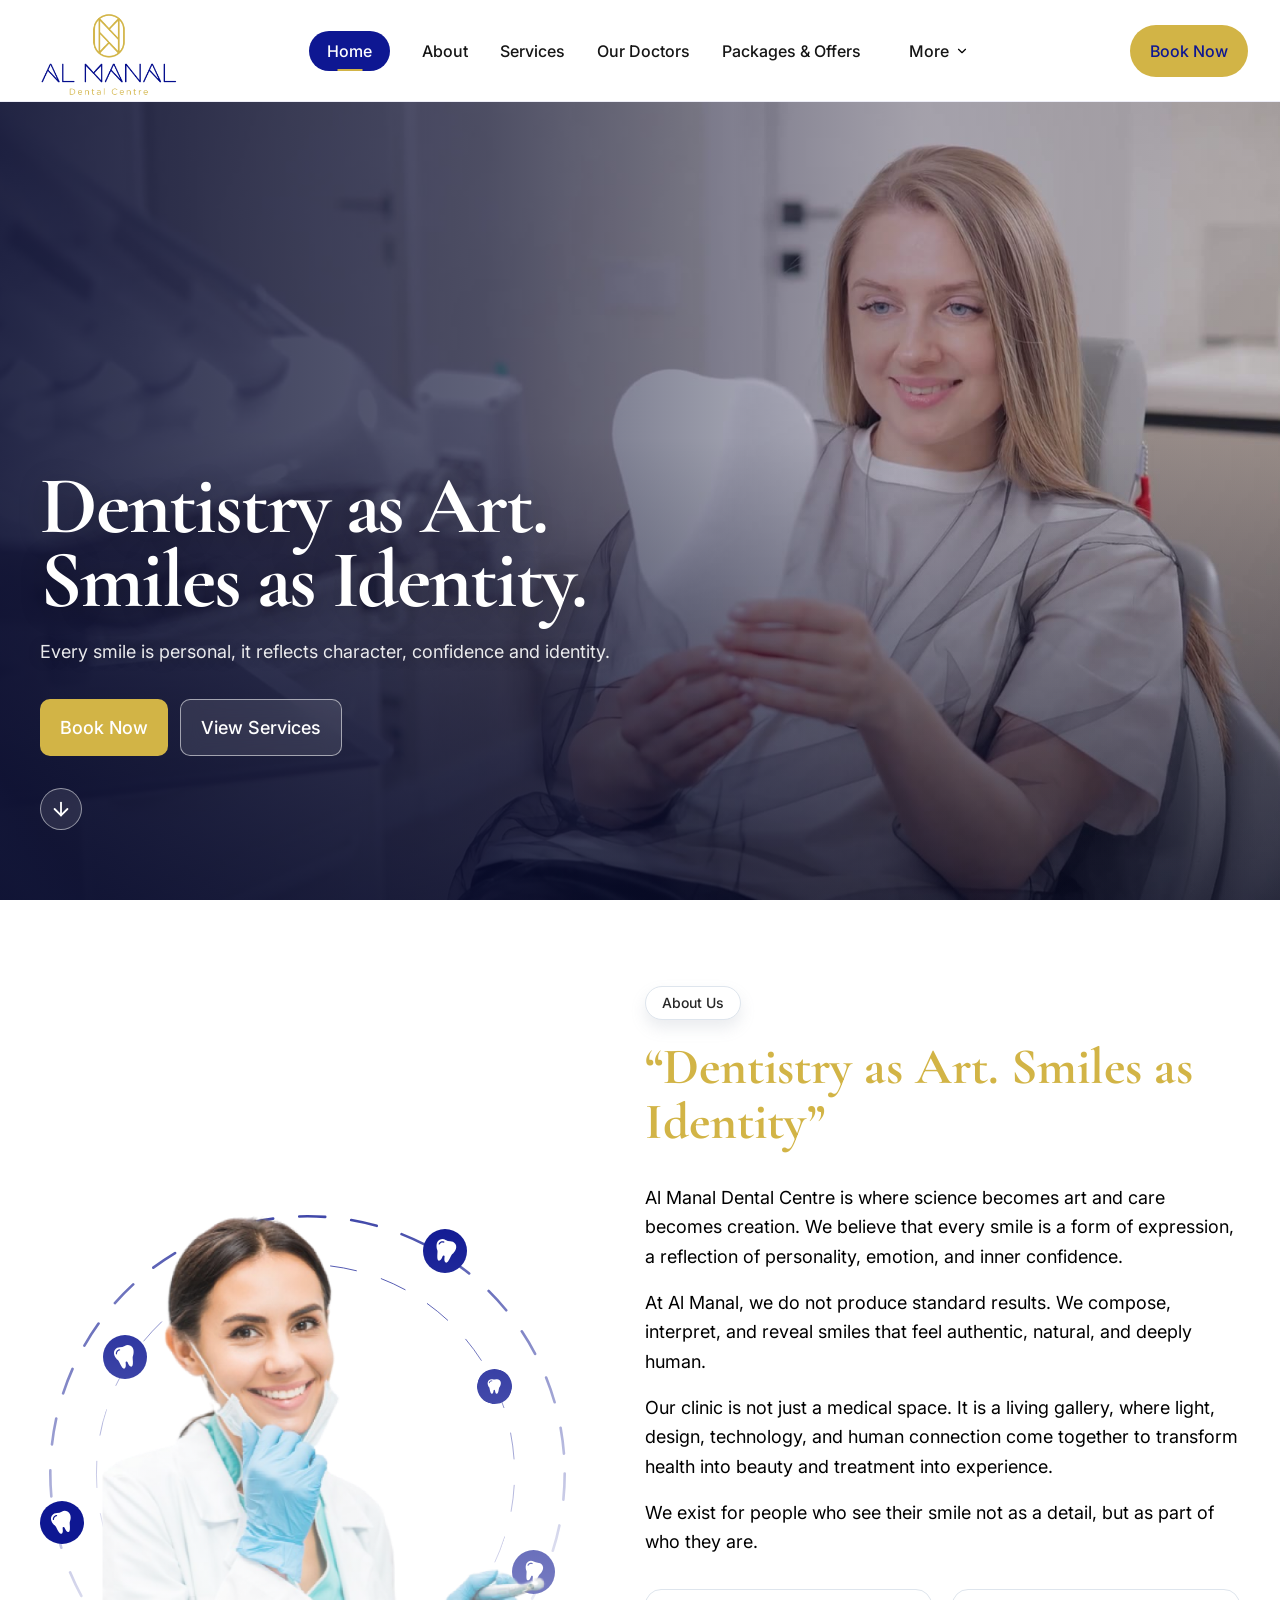
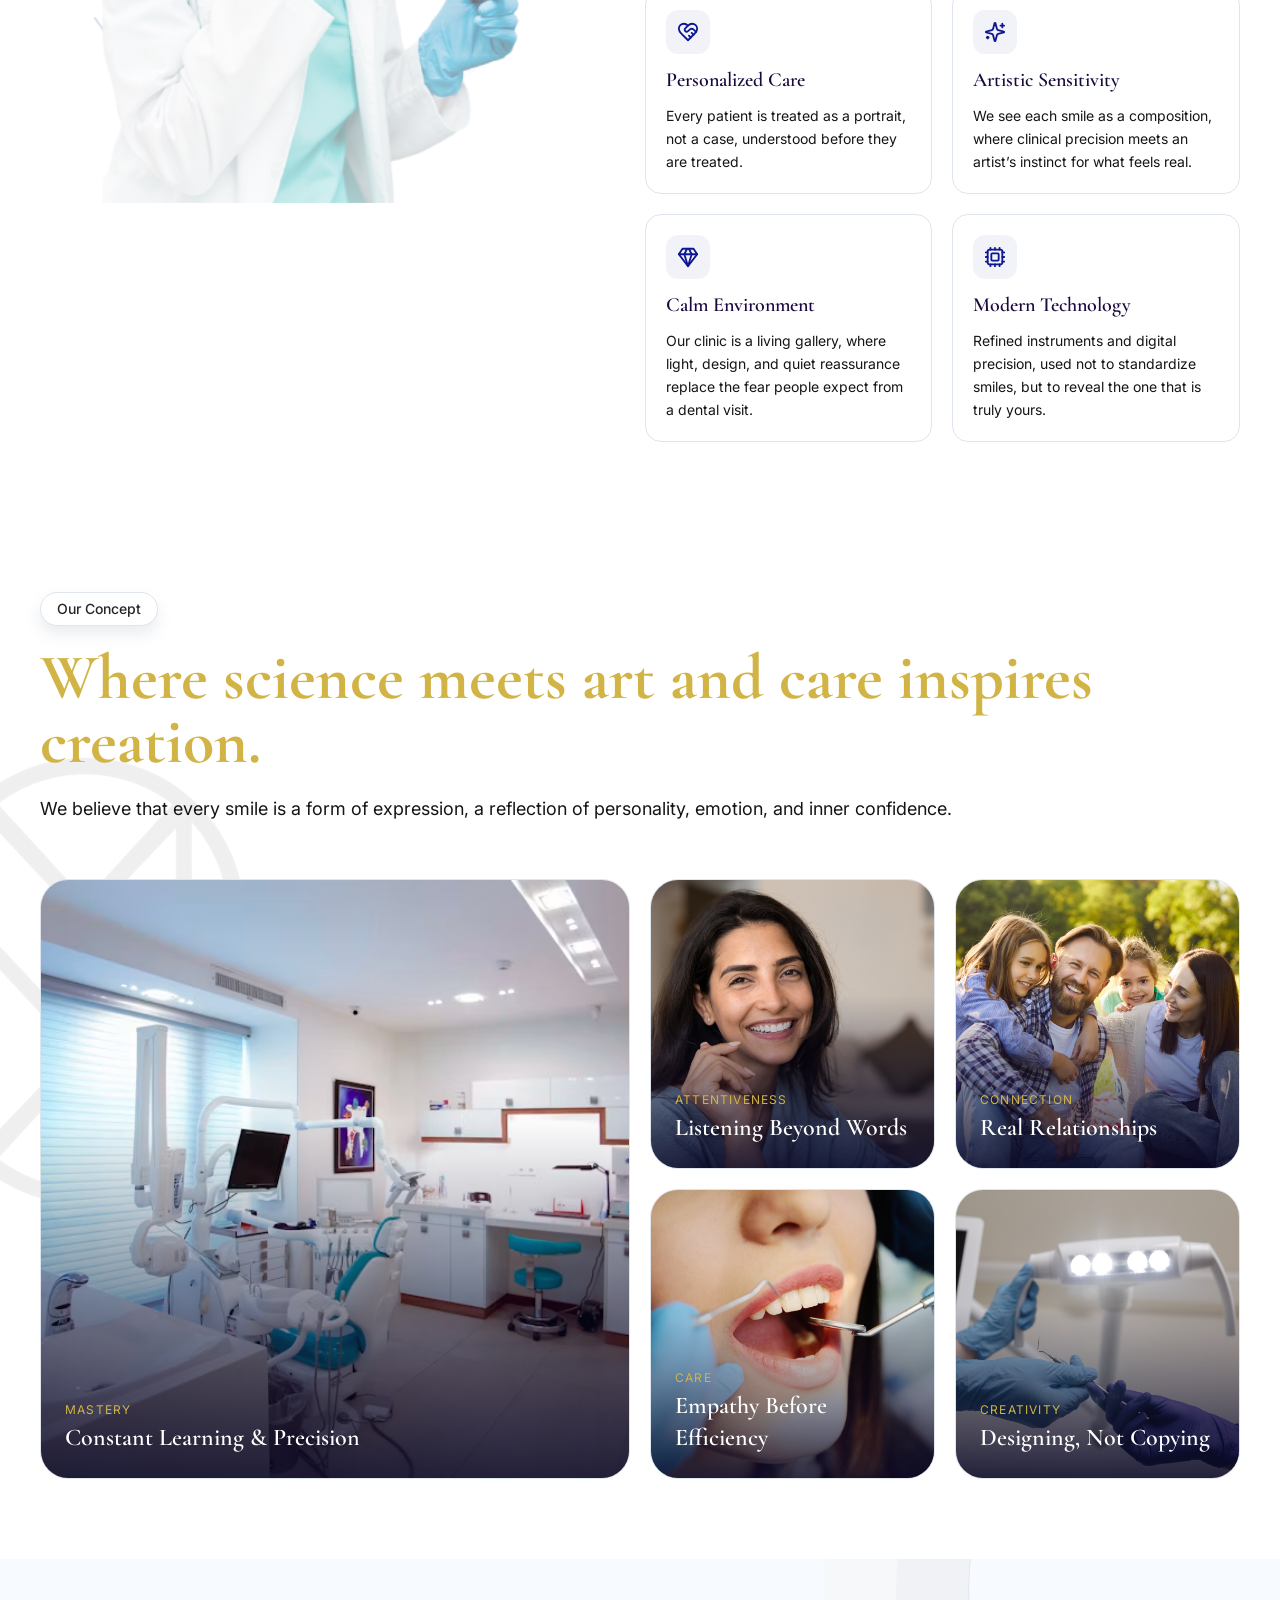
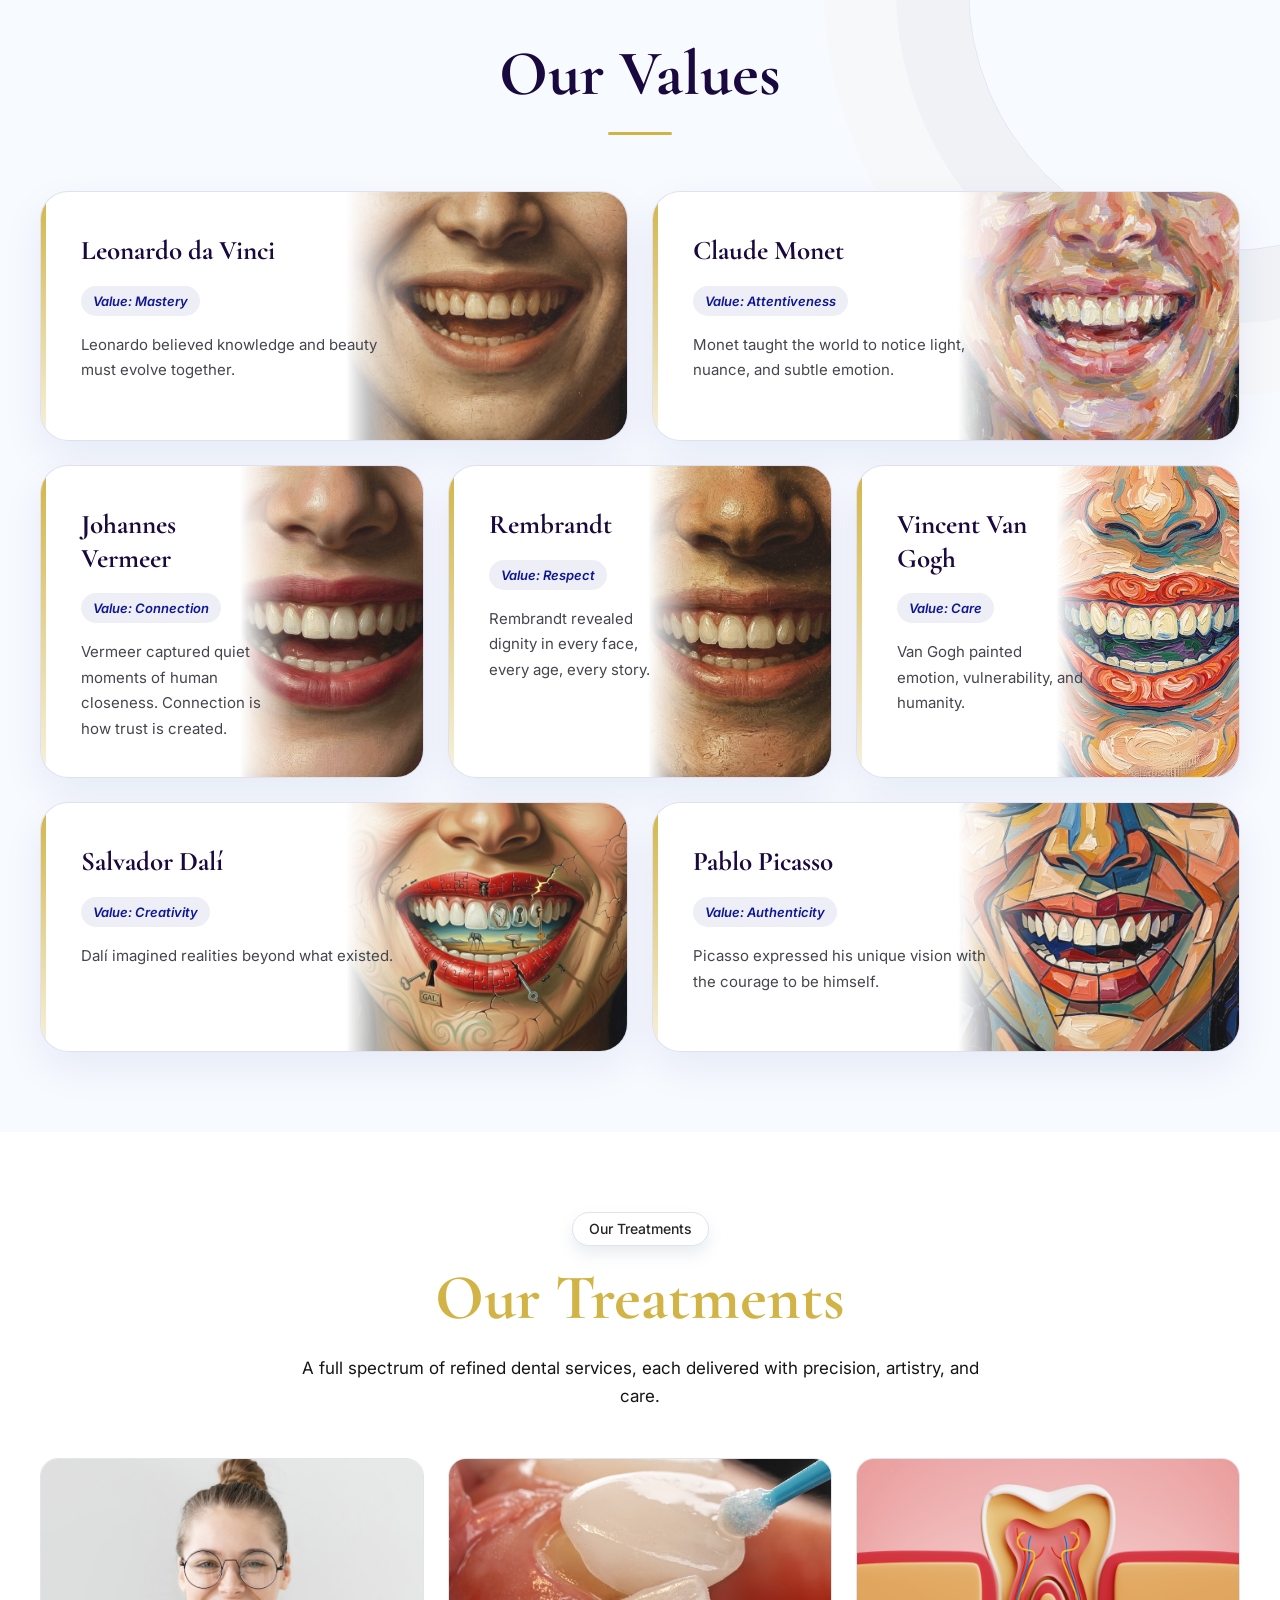
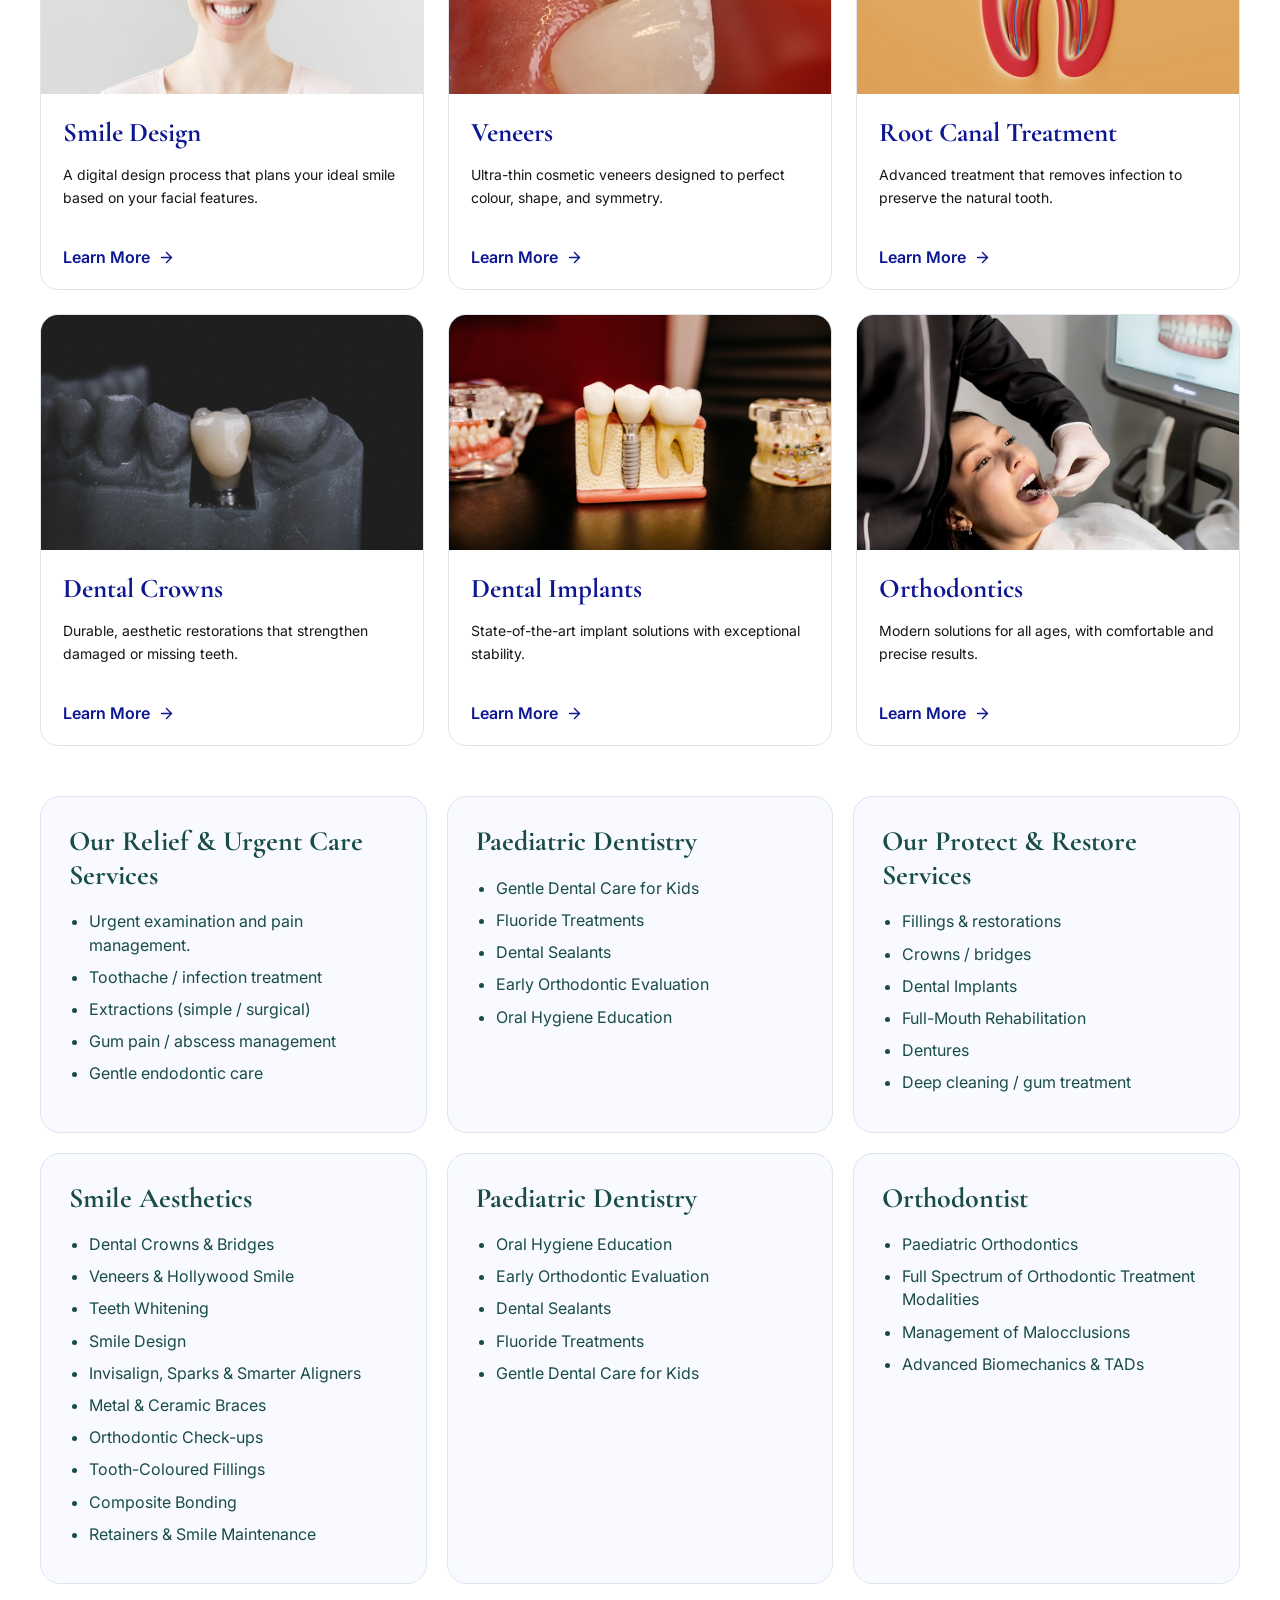
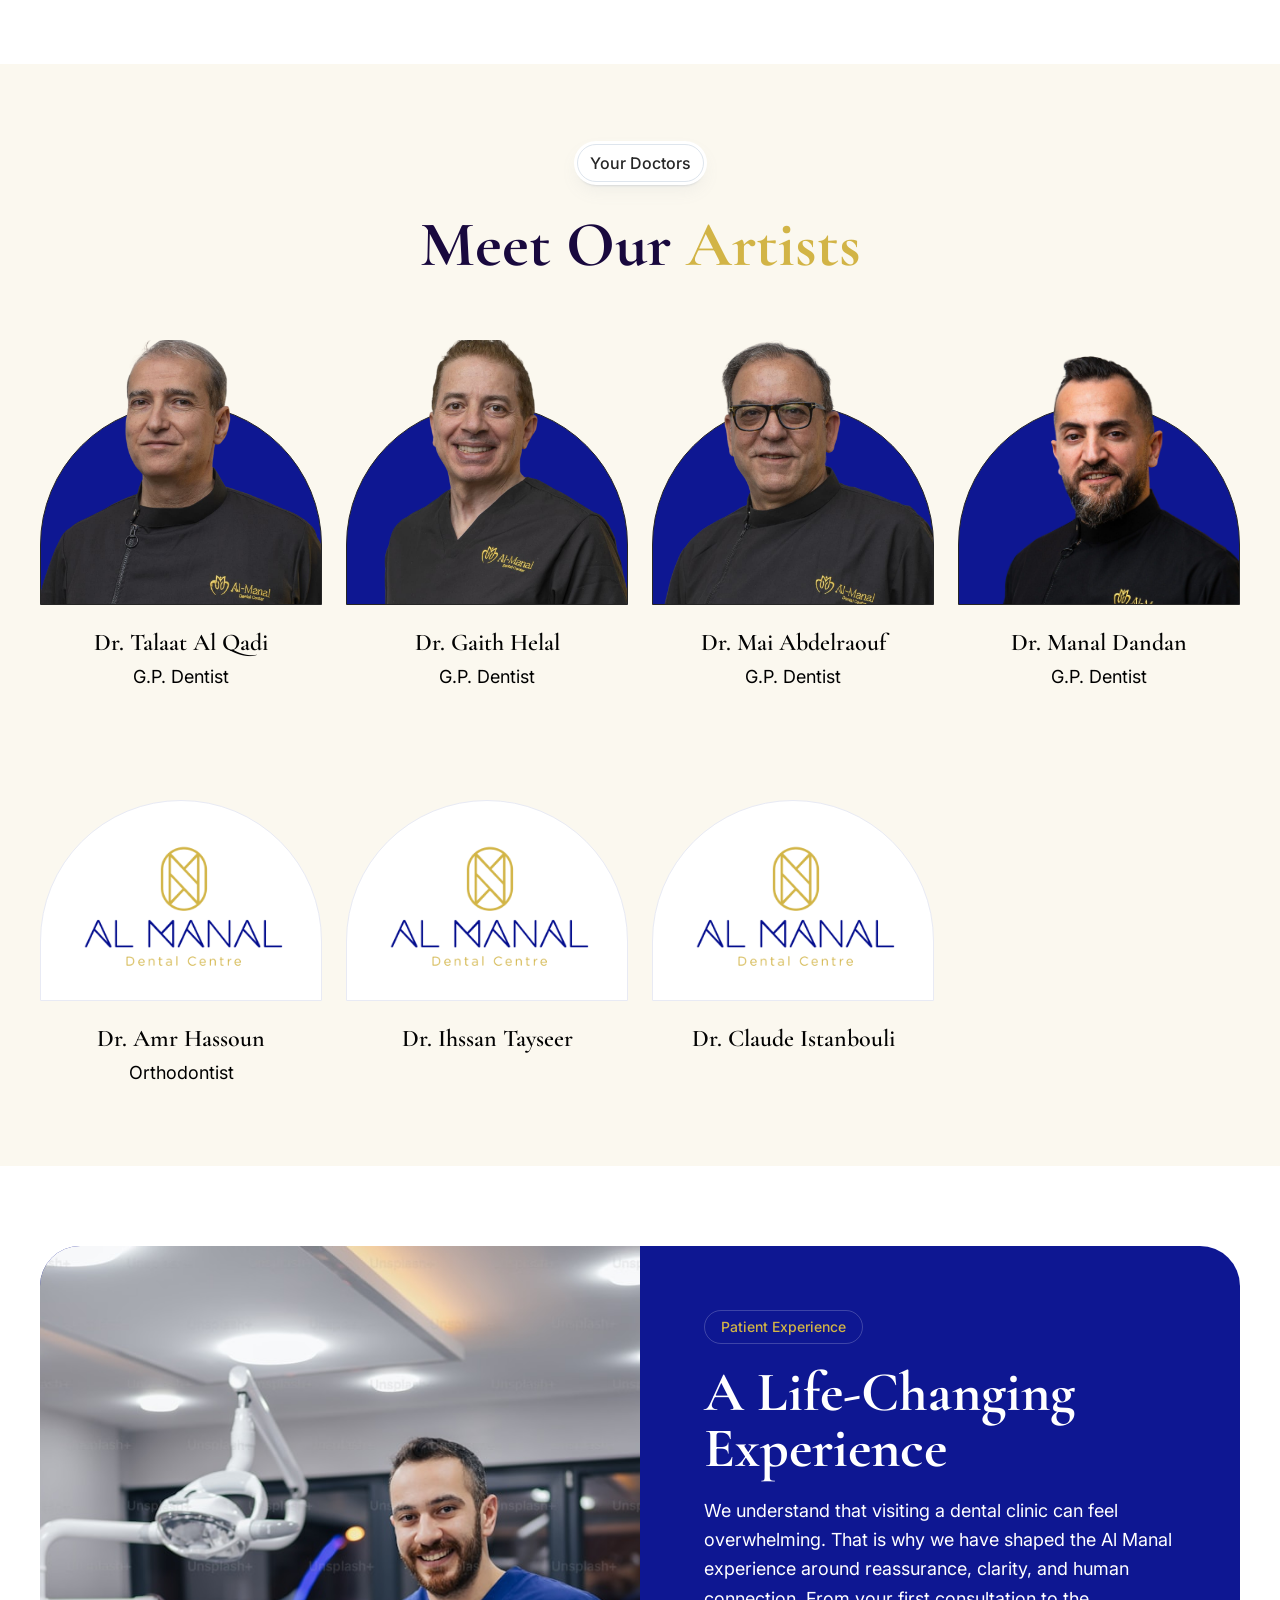
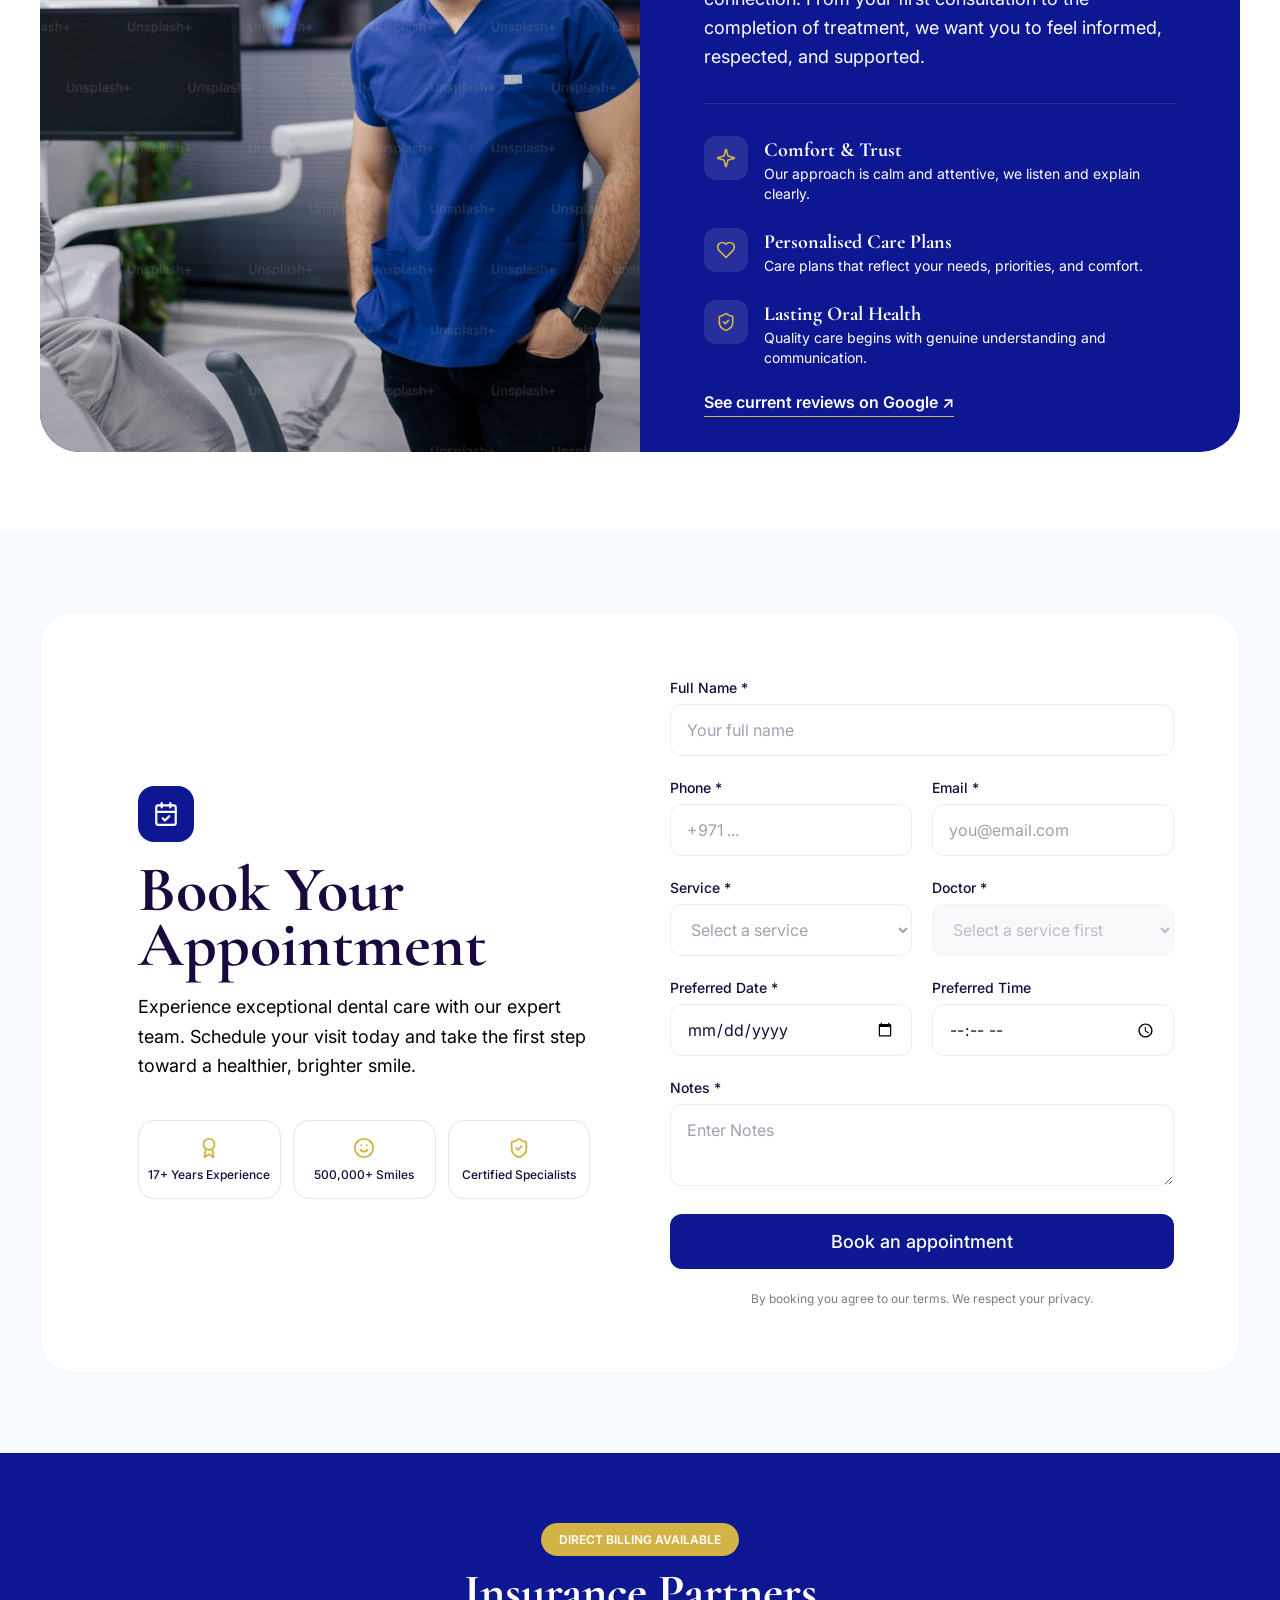
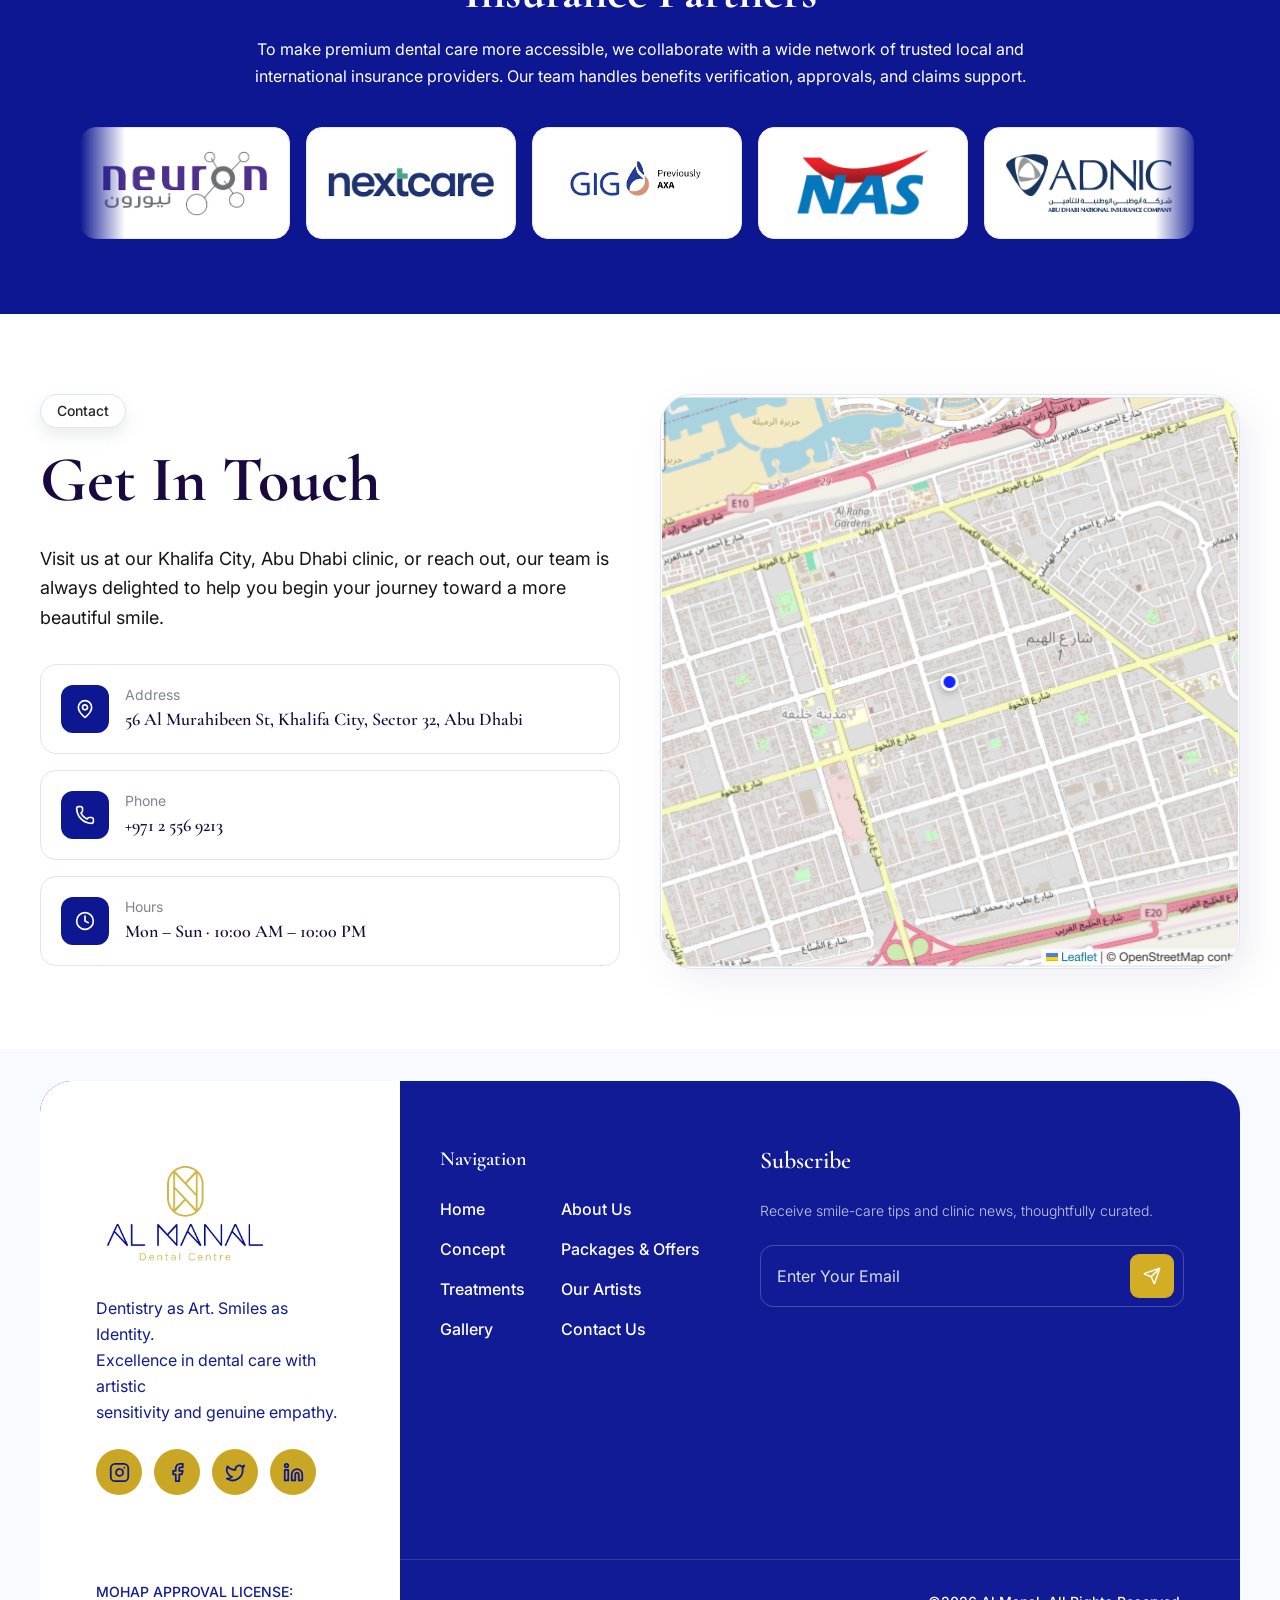
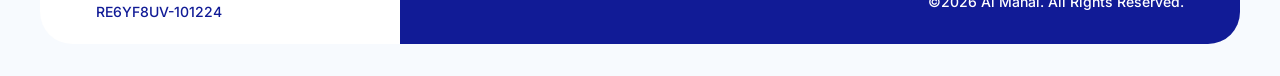
==== index.html @ 556f0df2 "Update doctor roster and names throughout the site" ====
<!doctype html>
<html lang="en">
<head>
  <meta charset="UTF-8">
  <meta name="viewport" content="width=device-width, initial-scale=1.0">
  <meta name="description" content="Al Manal Dental Center. Dentistry as art, smiles as identity.">
  <title>Al Manal Dental Center</title>
  <link rel="preconnect" href="https://fonts.googleapis.com">
  <link rel="preconnect" href="https://fonts.gstatic.com" crossorigin>
  <link href="https://fonts.googleapis.com/css2?family=Cormorant+Garamond:wght@600;700&family=Inter:wght@300;400;500;600&display=swap" rel="stylesheet">
  <link rel="stylesheet" href="style.css?v=13">
  <link rel="stylesheet" href="homepage.css?v=8">
  <link rel="stylesheet" href="services.css?v=3">
  <link rel="stylesheet" href="navigation.css?v=1">
</head>
<body class="homepage">
  <header class="site-header">
    <a class="logo" href="index.html" aria-label="Al Manal home"><img src="assets/logo-original.png" alt="Al Manal"></a>
    <button class="menu-toggle" aria-label="Toggle navigation" aria-expanded="false"><span></span><span></span></button>
    <nav class="nav" aria-label="Main navigation">
      <a class="active" aria-current="page" href="index.html">Home</a><a href="about.html">About</a><a href="services.html">Services</a>
      <a href="doctors.html">Our Doctors</a><a href="packages.html">Packages &amp; Offers</a><a href="contact.html">More</a>
    </nav>
    <a class="button button-primary header-cta" href="contact.html">Book Now</a>
  </header>

  <main>
    <section class="hero hero-video-section" id="home">
      <video id="hero-video" class="hero-video hero-video-bg" autoplay muted loop playsinline preload="auto" poster="assets/hero-video-poster.jpg" aria-label="Dental care video">
        <source src="assets/hero-video-web.mp4" type="video/mp4">
      </video>
      <div class="hero-shade" aria-hidden="true"></div>
      <div class="hero-copy">
        <h1>Dentistry as Art.<br>Smiles as Identity.</h1>
        <p>Every smile is personal, it reflects character, confidence and identity.</p>
        <div class="actions"><a class="button button-gold" href="#contact">Book Now</a><a class="button button-ghost" href="#services">View Services</a></div>
        <a class="scroll-cue" href="#about" aria-label="Scroll to about">↓</a>
      </div>
    </section>

    <section class="section about" id="about">
      <div class="home-about-art">
        <img class="home-orbit-outer" src="assets/home-orbit-outer.svg" alt="" width="590" height="590">
        <img class="home-orbit-inner" src="assets/home-orbit-inner.svg" alt="" width="478" height="478">
        <img class="home-tooth tooth-a" src="assets/home-tooth-0.svg" alt="" width="50" height="50">
        <img class="home-tooth tooth-b" src="assets/home-tooth-0.svg" alt="" width="50" height="50">
        <img class="home-tooth tooth-c" src="assets/home-tooth-1.svg" alt="" width="50" height="50">
        <img class="home-tooth tooth-d" src="assets/home-tooth-2.svg" alt="" width="50" height="50">
        <img class="home-tooth tooth-e" src="assets/home-tooth-3.svg" alt="" width="40" height="40">
        <div class="home-about-portrait"><img src="assets/home-about-mask.png" alt="Al Manal dental professional" width="545" height="676"></div>
      </div>
      <div class="about-content">
        <span class="eyebrow">About Us</span><h2>“Dentistry as Art. Smiles as Identity”</h2>
        <div class="about-story-text">
          <p>Al Manal Dental Centre is where science becomes art and care becomes creation. We believe that every smile is a form of expression, a reflection of personality, emotion, and inner confidence.</p>
          <p>At Al Manal, we do not produce standard results. We compose, interpret, and reveal smiles that feel authentic, natural, and deeply human.</p>
          <p>Our clinic is not just a medical space. It is a living gallery, where light, design, technology, and human connection come together to transform health into beauty and treatment into experience.</p>
          <p>We exist for people who see their smile not as a detail, but as part of who they are.</p>
        </div>
        <div class="values-grid" id="values"></div>
      </div>
    </section>

    <section class="section concept" id="concept">
      <div class="section-heading"><div><span class="eyebrow">Our Concept</span><h2>Where science meets art and care inspires creation.</h2></div><p>We believe that every smile is a form of expression, a reflection of personality, emotion, and inner confidence.</p></div>
      <div class="home-concept-grid" id="gallery">
        <article class="concept-mastery"><img src="assets/home-concept-mastery.png" alt="Bright and modern dental treatment room" loading="lazy"><div><span>Mastery</span><h3>Constant Learning &amp; Precision</h3></div></article>
        <article><img src="assets/concept-attentiveness.jpg" alt="A smiling woman" loading="lazy"><div><span>Attentiveness</span><h3>Listening Beyond Words</h3></div></article>
        <article><img src="assets/concept-connection.jpg" alt="A family spending time together outdoors" loading="lazy"><div><span>Connection</span><h3>Real Relationships</h3></div></article>
        <article><img src="assets/concept-care.jpg" alt="A patient receiving a dental examination" loading="lazy"><div><span>Care</span><h3>Empathy Before Efficiency</h3></div></article>
        <article><img src="assets/concept-creativity.jpg" alt="Dental professionals passing an instrument" loading="lazy"><div><span>Creativity</span><h3>Designing, Not Copying</h3></div></article>
      </div>
    </section>

    <section class="section home-values" id="our-values">
      <div class="center-heading"><h2>Our Values</h2></div>
      <div class="home-values-grid">
        <article style="--value-image:url('assets/value-leonardo.jpg')"><h3>Leonardo da Vinci</h3><em>Value: Mastery</em><p>Leonardo believed knowledge and beauty must evolve together.</p></article>
        <article style="--value-image:url('assets/value-monet.jpg')"><h3>Claude Monet</h3><em>Value: Attentiveness</em><p>Monet taught the world to notice light, nuance, and subtle emotion.</p></article>
        <article style="--value-image:url('assets/value-vermeer.jpg')"><h3>Johannes Vermeer</h3><em>Value: Connection</em><p>Vermeer captured quiet moments of human closeness. Connection is how trust is created.</p></article>
        <article style="--value-image:url('assets/value-rembrandt.jpg')"><h3>Rembrandt</h3><em>Value: Respect</em><p>Rembrandt revealed dignity in every face, every age, every story.</p></article>
        <article style="--value-image:url('assets/value-van-gogh.jpg')"><h3>Vincent Van Gogh</h3><em>Value: Care</em><p>Van Gogh painted emotion, vulnerability, and humanity.</p></article>
        <article style="--value-image:url('assets/value-dali.jpg')"><h3>Salvador Dalí</h3><em>Value: Creativity</em><p>Dalí imagined realities beyond what existed.</p></article>
        <article style="--value-image:url('assets/value-picasso.jpg')"><h3>Pablo Picasso</h3><em>Value: Authenticity</em><p>Picasso expressed his unique vision with the courage to be himself.</p></article>
      </div>
    </section>

    <section class="section treatments" id="services">
      <div class="center-heading"><span class="eyebrow">Our Treatments</span><h2>Our Treatments</h2><p>A full spectrum of refined dental services, each delivered with precision, artistry, and care.</p></div>
      <div class="treatment-grid" id="treatment-grid"></div>
      <div class="treatment-categories" aria-label="Treatment categories"></div>
    </section>

    <section class="section team" id="team">
      <div class="center-heading"><span class="eyebrow">Your Doctors</span><h2>Meet Our <em>Artists</em></h2></div>
      <div class="team-grid home-team-grid">
        <article><div class="home-doctor-photo"><img src="assets/home-doctor-1.png" alt="Dr. Talaat Al Qadi" loading="lazy"></div><h3>Dr. Talaat Al Qadi</h3><p>G.P. Dentist</p></article>
        <article><div class="home-doctor-photo"><img src="assets/home-doctor-2.png" alt="Dr. Gaith Helal" loading="lazy"></div><h3>Dr. Gaith Helal</h3><p>G.P. Dentist</p></article>
        <article><div class="home-doctor-photo"><img src="assets/home-doctor-3.png" alt="Dr. Mai Abdelraouf" loading="lazy"></div><h3>Dr. Mai Abdelraouf</h3><p>G.P. Dentist</p></article>
        <article><div class="home-doctor-photo"><img src="assets/home-doctor-4.png" alt="Dr. Manal Dandan" loading="lazy"></div><h3>Dr. Manal Dandan</h3><p>G.P. Dentist</p></article>
        <article><div class="home-doctor-photo home-doctor-placeholder"><img src="assets/logo-original.png" alt="Al Manal logo placeholder for Dr. Amr Hassoun" loading="lazy"></div><h3>Dr. Amr Hassoun</h3><p>Orthodontist</p></article>
        <article><div class="home-doctor-photo home-doctor-placeholder"><img src="assets/logo-original.png" alt="Al Manal logo placeholder for Dr. Ihssan Tayseer" loading="lazy"></div><h3>Dr. Ihssan Tayseer</h3></article>
        <article><div class="home-doctor-photo home-doctor-placeholder"><img src="assets/logo-original.png" alt="Al Manal logo placeholder for Dr. Claude Istanbouli" loading="lazy"></div><h3>Dr. Claude Istanbouli</h3></article>
      </div>
    </section>

    <section class="section home-experience">
      <div class="home-experience-panel">
        <div class="home-experience-image"><img src="assets/home-experience.png" alt="Dental professional in a treatment room" loading="lazy"></div>
        <div class="experience-copy"><span class="eyebrow">Patient Experience</span><h2>A Life-Changing<br>Experience</h2><p>We understand that visiting a dental clinic can feel overwhelming. That is why we have shaped the Al Manal experience around reassurance, clarity, and human connection. From your first consultation to the completion of treatment, we want you to feel informed, respected, and supported.</p><div class="experience-list"><article><i><img src="assets/home-experience-0.svg" width="20" height="20" alt=""></i><div><b>Comfort &amp; Trust</b><span>Our approach is calm and attentive, we listen and explain clearly.</span></div></article><article><i><img src="assets/home-experience-1.svg" width="20" height="20" alt=""></i><div><b>Personalised Care Plans</b><span>Care plans that reflect your needs, priorities, and comfort.</span></div></article><article><i><img src="assets/home-experience-2.svg" width="20" height="20" alt=""></i><div><b>Lasting Oral Health</b><span>Quality care begins with genuine understanding and communication.</span></div></article></div><a class="google-reviews-link" href="https://www.google.com/search?q=al+manal+dental#lrd=0x3e5e667b80c87a23:0x2dc9ceb2c87fe89b,1,,,," target="_blank" rel="noopener noreferrer">See current reviews on Google ↗</a></div>
      </div>
    </section>

    <section class="home-appointment" id="contact">
      <div class="home-appointment-panel">
        <div class="appointment-intro"><div class="home-book-icon"><img src="assets/home-appointment-0.svg" width="26" height="26" alt=""></div><h2>Book Your<br>Appointment</h2><p>Experience exceptional dental care with our expert team. Schedule your visit today and take the first step toward a healthier, brighter smile.</p><div class="home-stats"><span><img src="assets/home-appointment-1.svg" width="22" height="22" alt="">17+ Years Experience</span><span><img src="assets/home-appointment-2.svg" width="22" height="22" alt="">500,000+ Smiles</span><span><img src="assets/home-appointment-3.svg" width="22" height="22" alt="">Certified Specialists</span></div></div>
        <form class="appointment-form"><label>Full Name *<input required name="name" autocomplete="name" placeholder="Your full name"></label><div class="field-row"><label>Phone *<input required name="phone" autocomplete="tel" type="tel" placeholder="+971 ..."></label><label>Email *<input required name="email" autocomplete="email" type="email" placeholder="you@email.com"></label></div><div class="field-row service-doctor-fields"><label>Service *<select required name="service" id="appointment-service"><option value="">Select a service</option><option>Smile Design</option><option>Veneers</option><option>Root Canal Treatment</option><option>Dental Crowns</option><option>Dental Implants</option><option>Orthodontics</option></select></label><label>Doctor *<select required name="doctor" id="appointment-doctor" disabled><option value="">Select a service first</option></select></label></div><div class="field-row"><label>Preferred Date *<input required name="date" type="date"></label><label>Preferred Time<input name="time" type="time"></label></div><label>Notes *<textarea required name="notes" placeholder="Enter Notes"></textarea></label><button class="button button-primary" type="submit">Book an appointment</button><small>By booking you agree to our terms. We respect your privacy.</small></form>
      </div>
    </section>

    <section class="insurance-section" aria-labelledby="insurance-heading"><span class="mini-pill">DIRECT BILLING AVAILABLE</span><h2 id="insurance-heading">Insurance Partners</h2><p>To make premium dental care more accessible, we collaborate with a wide network of trusted local and international insurance providers. Our team handles benefits verification, approvals, and claims support.</p><div class="insurance-logos" aria-label="Insurance partners"><div class="insurance-track">
      <div class="insurance-logo"><img src="assets/insurance-neuron.png" alt="Neuron" loading="lazy"></div><div class="insurance-logo"><img src="assets/insurance-nextcare.png" alt="Nextcare" loading="lazy"></div><div class="insurance-logo"><img src="assets/insurance-gig.png" alt="GIG" loading="lazy"></div><div class="insurance-logo"><img src="assets/insurance-nas.png" alt="NAS" loading="lazy"></div><div class="insurance-logo"><img src="assets/insurance-adnic.png" alt="ADNIC" loading="lazy"></div><div class="insurance-logo"><img src="assets/insurance-mednet.png" alt="Mednet" loading="lazy"></div><div class="insurance-logo"><img src="assets/insurance-cigna.png" alt="Cigna" loading="lazy"></div><div class="insurance-logo"><img src="assets/insurance-saico.png" alt="SAICO" loading="lazy"></div><div class="insurance-logo"><img src="assets/insurance-thiqa.png" alt="Thiqa" loading="lazy"></div><div class="insurance-logo"><img src="assets/insurance-daman.png" alt="Daman" loading="lazy"></div>
    </div></div></section>

    <section class="section contact-section">
      <div class="contact-copy"><span class="eyebrow">Contact</span><h2>Get In Touch</h2><p>Visit us at our Khalifa City, Abu Dhabi clinic, or reach out, our team is always delighted to help you begin your journey toward a more beautiful smile.</p><div class="contact-cards"><article><i>⌖</i><div><span>Address</span><b>56 Al Murahibeen St, Khalifa City, Sector 32, Abu Dhabi</b></div></article><article><i>☎</i><div><span>Phone</span><b>+971 2 556 9213</b></div></article><article><i>◷</i><div><span>Hours</span><b>Mon – Sun · 10:00 AM – 10:00 PM</b></div></article></div></div>
      <div class="map-card"><a class="map-preview" href="https://www.google.com/maps/search/?api=1&amp;query=Al+Manal+Dental+Center+56+Al+Murahibeen+St+Khalifa+City+Abu+Dhabi" target="_blank" rel="noopener noreferrer" aria-label="Open Al Manal Dental Center in Google Maps"><img src="assets/home-map.png" width="663" height="573" alt="Map of Al Manal Dental Center in Khalifa City, Abu Dhabi" loading="lazy"><span>Open interactive map ↗</span></a></div>
    </section>
  </main>

  <footer><div class="footer-main"><div class="footer-brand"><img src="assets/logo.svg" alt="Al Manal"><p>Dentistry as Art. Smiles as Identity. Excellence in dental care with artistic sensitivity and genuine empathy.</p><div class="socials"><a href="#">f</a><a href="#">◎</a><a href="#">in</a><a href="#">◉</a></div></div><div><h3>Navigation</h3><div class="footer-links"><a href="#home">Home</a><a href="#about">About Us</a><a href="#concept">Concept</a><a href="#services">Treatments</a><a href="#team">Our Artists</a><a href="#gallery">Gallery</a><a href="#contact">Contact Us</a></div></div><div><h3>Subscribe</h3><p>Receive smile-care tips and clinic news, thoughtfully curated.</p><form class="subscribe"><input type="email" placeholder="Enter Your Email" aria-label="Email"><button aria-label="Subscribe">→</button></form></div></div><div class="footer-bottom"><span>MOHAP APPROVAL LICENSE: RE6YF8UV-101224</span><span>©2026 Al Manal. All Rights Reserved.</span></div></footer>
  <script src="script.js?v=17"></script>
</body>
</html>
---- style.css ----
*{box-sizing:border-box}html{scroll-behavior:smooth}body{margin:0;color:#151515;font-family:Inter,Arial,sans-serif;background:#fff}img{display:block;max-width:100%}a{text-decoration:none;color:inherit}p{line-height:1.65}h1,h2,h3{font-family:"Cormorant Garamond",serif;margin:0;color:#0e1792}.site-header{height:102px;display:flex;align-items:center;padding:8px 32px;gap:40px;position:relative;z-index:20;background:white}.logo{width:115px}.logo img{width:100%;height:86px;object-fit:contain}.nav{display:flex;align-items:center;justify-content:center;gap:32px;margin:auto;font-weight:500;color:#171717}.nav a{padding:12px 0;position:relative}.nav a.active:after{content:"";position:absolute;width:25px;height:2px;background:#d2b446;left:50%;bottom:0;transform:translateX(-50%)}.button{display:inline-flex;align-items:center;justify-content:center;border:0;border-radius:10px;padding:14px 20px;font:500 18px/1.5 Inter;cursor:pointer}.button-primary{background:#0e1792;color:#fff}.button-light{background:#fff;border:1px solid #ebecff}.header-cta{font-size:16px}.menu-toggle{display:none;background:none;border:0}.hero{height:663px;margin:0 6px;border:1px solid rgba(191,191,191,.25);border-radius:60px 60px 40px 40px;background:linear-gradient(180deg,#fff 0,#fbfbff 100%);display:grid;grid-template-columns:532px 630px;gap:24px;justify-content:center;padding-top:36px;overflow:hidden;position:relative}.hero:before{content:"";position:absolute;width:580px;height:580px;border:1px solid #dcd9f8;border-radius:50%;left:-155px;top:-260px}.hero-copy{align-self:center;z-index:2}.eyebrow{display:inline-block;background:#fff;border:1px solid #dee5ed;border-radius:999px;padding:7px 16px;box-shadow:0 8px 15px rgba(140,150,169,.18);font-size:14px;color:#262626}.hero h1{font-size:74px;line-height:.9;letter-spacing:-.01em;margin:32px 0 24px}.hero-copy>p{font-size:18px;color:#000768;margin:0;max-width:520px}.actions{display:flex;gap:12px;margin-top:32px}.scroll-cue{display:grid;place-items:center;width:42px;height:42px;border:1px solid #ede9fc;border-radius:50%;margin-top:32px;background:#fff;color:#0e1792}.hero-visual{height:525px;align-self:end;position:relative;border-radius:16px;overflow:visible}.hero-visual>img:first-child{height:100%;width:100%;object-fit:cover;border-radius:18px}.tooth{position:absolute;width:190px;left:-65px;top:70px;transform:rotate(8deg);filter:drop-shadow(0 20px 28px rgba(0,7,104,.15))}.section{padding:80px 40px;max-width:1440px;margin:auto}.about{display:grid;grid-template-columns:1fr 1.1fr;gap:64px;align-items:center;min-height:1045px}.about-visual{height:680px;position:relative;display:flex;align-items:end;justify-content:center}.about-visual img{height:100%;object-fit:contain;position:relative;z-index:2}.orbit{position:absolute;border:2px solid #d2b446;border-radius:50%;width:590px;height:590px;top:50px}.orbit-two{border-color:#dedafc;transform:rotate(20deg);width:530px;height:650px}.about h2,.center-heading h2,.contact-copy h2{font-size:64px;color:#d2b446;line-height:1.2;margin:16px 0 24px}.about-content>p{font-size:18px;margin-bottom:32px}.values-grid{display:grid;grid-template-columns:1fr 1fr;gap:20px}.values-grid article{border:1px solid #dee5ed;border-radius:16px;padding:20px;min-height:184px}.values-grid i{display:grid;place-items:center;width:44px;height:44px;background:rgba(14,23,146,.05);border-radius:12px;color:#0e1792;font-style:normal}.values-grid h3{font-size:20px;color:#13195c;margin:10px 0 0}.values-grid p{font-size:14px;line-height:1.6;margin:3px 0}.concept{background:#fbfbff;max-width:none;padding-left:max(40px,calc((100vw - 1360px)/2));padding-right:max(40px,calc((100vw - 1360px)/2))}.section-heading{display:grid;grid-template-columns:1fr 1fr;gap:80px;align-items:end}.section-heading h2{font-size:60px;line-height:1.05;margin-top:18px}.section-heading em,.experience-copy em{color:#d2b446;font-style:normal}.section-heading>p{font-size:17px}.concept-stage{display:grid;grid-template-columns:1fr 510px 1fr;gap:35px;align-items:center;margin-top:50px}.concept-image{height:610px;border-radius:260px 260px 20px 20px;overflow:hidden}.concept-image img{width:100%;height:100%;object-fit:cover}.concept-notes{display:flex;flex-direction:column;gap:120px}.concept-notes article{border-top:1px solid #d8d8e7;padding-top:16px}.concept-notes b{display:block;font:600 30px "Cormorant Garamond";color:#0e1792}.concept-notes span{font-size:14px;color:#696969}.concept-notes.right{text-align:right}.center-heading{text-align:center;max-width:720px;margin:0 auto 48px}.center-heading h2{margin:14px 0}.center-heading p{font-size:17px}.treatment-grid{display:grid;grid-template-columns:repeat(3,1fr);gap:24px}.treatment-grid article{border:1px solid #dee5ed;border-radius:18px;overflow:hidden;background:#fff;transition:.25s}.treatment-grid article:hover{transform:translateY(-6px);box-shadow:0 18px 40px rgba(7,0,108,.09)}.treatment-grid img{width:100%;height:235px;object-fit:cover}.treatment-grid article>div{padding:22px}.treatment-grid h3{font-size:27px}.treatment-grid p{font-size:14px;min-height:70px}.treatment-grid a{color:#0e1792;font-weight:600}.treatment-grid a span{color:#d2b446}.team{background:#0e1792;max-width:none;padding-left:max(40px,calc((100vw - 1360px)/2));padding-right:max(40px,calc((100vw - 1360px)/2))}.team h2{color:#fff}.team .eyebrow{box-shadow:none}.team-grid{display:grid;grid-template-columns:repeat(4,1fr);gap:20px}.team-grid article{text-align:center;color:#fff}.team-grid img{width:100%;height:390px;object-fit:cover;object-position:top;border-radius:160px 160px 16px 16px}.team-grid h3{color:#fff;font-size:24px;margin-top:18px}.team-grid p{margin:4px;color:#d5d7ff;font-size:14px}.experience{display:grid;grid-template-columns:1fr 1fr;gap:72px;align-items:center}.experience-image{height:670px;border-radius:30px;overflow:hidden}.experience-image img{width:100%;height:100%;object-fit:cover}.experience-copy h2{font-size:64px;line-height:1.05;margin:20px 0}.experience-list{display:flex;flex-direction:column;gap:16px;margin-top:28px}.experience-list article{display:flex;gap:14px;padding:16px;border:1px solid #dee5ed;border-radius:14px}.experience-list i{display:grid;place-items:center;min-width:42px;height:42px;border-radius:50%;background:#0e1792;color:#fff;font-style:normal}.experience-list b,.experience-list span{display:block}.experience-list b{font:600 20px "Cormorant Garamond";color:#0e1792}.experience-list span{font-size:13px;margin-top:4px}.appointment{background:#0e1792;color:white;padding:80px max(40px,calc((100vw - 1280px)/2));display:grid;grid-template-columns:1fr 1fr;gap:90px}.eyebrow.dark{background:rgba(255,255,255,.08);border-color:rgba(255,255,255,.2);box-shadow:none;color:white}.appointment h2{font-size:68px;line-height:1;color:white;margin:25px 0}.appointment-intro>p{max-width:520px;color:#e5e6ff}.stats{display:flex;gap:26px;margin-top:45px}.stats span{font-size:12px;color:#d8dafd}.stats b{display:block;font:600 29px "Cormorant Garamond";color:#d2b446}.appointment-form{background:#fff;color:#222;border-radius:24px;padding:34px;display:flex;flex-direction:column;gap:18px}.appointment-form label{display:flex;flex-direction:column;gap:7px;font-size:13px;font-weight:500}.field-row{display:grid;grid-template-columns:1fr 1fr;gap:20px}.appointment-form input,.appointment-form select,.appointment-form textarea{border:1px solid #dee5ed;border-radius:8px;padding:15px 16px;font:400 15px Inter;background:#fff}.appointment-form textarea{height:82px;resize:vertical}.button-gold{background:#d2b446;color:#fff;width:100%}.appointment-form small{text-align:center;color:#777}.contact-section{display:grid;grid-template-columns:1fr 1fr;gap:40px}.contact-copy>p{font-size:17px;max-width:650px}.contact-cards{display:flex;flex-direction:column;gap:16px;margin-top:25px}.contact-cards article{border:1px solid #dee5ed;border-radius:16px;padding:20px;display:flex;align-items:center;gap:16px}.contact-cards i{display:grid;place-items:center;width:48px;height:48px;border-radius:12px;background:#0e1792;color:#fff;font-style:normal}.contact-cards span,.contact-cards b{display:block}.contact-cards span{font-size:14px;color:#6b7280}.contact-cards b{font:600 18px "Cormorant Garamond";color:#19093e}.map-card{border:1px solid #dee5ed;border-radius:32px;padding:1px;overflow:hidden;box-shadow:10px 10px 40px rgba(7,0,108,.07)}.map-card iframe{width:100%;height:100%;min-height:575px;border:0}footer{background:#fff;padding:32px 40px}.footer-main{background:#0e1792;color:white;max-width:1360px;margin:auto;border-radius:32px 32px 0 0;padding:64px;display:grid;grid-template-columns:1.2fr 1fr 1.2fr;gap:48px}.footer-main h3{color:white;font-size:25px}.footer-main p{font-size:14px;font-weight:300}.footer-brand>img{width:168px;height:100px;filter:brightness(0) invert(1)}.footer-brand>p{max-width:320px}.socials{display:flex;gap:12px}.socials a{display:grid;place-items:center;width:42px;height:42px;border-radius:50%;background:#c9a623}.footer-links{display:grid;grid-template-columns:1fr 1fr;gap:16px;font-size:15px}.subscribe{height:62px;border:1px solid rgba(235,236,255,.2);border-radius:12px;display:flex;padding:8px;margin-top:20px}.subscribe input{flex:1;background:transparent;border:0;color:white;padding:8px;min-width:0}.subscribe button{width:44px;border:0;border-radius:8px;background:#d2b446;color:white;font-size:20px}.footer-bottom{max-width:1360px;margin:auto;background:#0e1792;color:white;border-top:1px solid rgba(255,255,255,.1);padding:24px 64px;display:flex;justify-content:space-between;border-radius:0 0 32px 32px;font-size:13px}
@media(max-width:1000px){.nav{gap:16px}.hero{grid-template-columns:44% 48%;padding:30px}.hero h1{font-size:58px}.about,.experience{grid-template-columns:1fr}.about{padding-top:50px}.about-visual{height:560px}.concept-stage{grid-template-columns:1fr 1.5fr 1fr}.treatment-grid{grid-template-columns:1fr 1fr}.team-grid{grid-template-columns:1fr 1fr}.appointment{gap:40px}.contact-section{grid-template-columns:1fr}.map-card iframe{height:450px}.footer-main{grid-template-columns:1fr 1fr}.footer-brand{grid-row:span 2}}
@media(max-width:760px){.site-header{height:82px;padding:6px 20px}.logo{width:94px}.logo img{height:68px}.header-cta{display:none}.menu-toggle{display:flex;margin-left:auto;width:42px;height:42px;flex-direction:column;justify-content:center;gap:7px}.menu-toggle span{height:2px;background:#0e1792;width:24px}.nav{display:none;position:absolute;top:82px;left:0;right:0;background:white;flex-direction:column;align-items:flex-start;padding:24px;box-shadow:0 15px 30px rgba(0,0,0,.08)}.menu-open .nav{display:flex}.hero{height:auto;min-height:760px;margin:0;border-radius:28px;grid-template-columns:1fr;padding:50px 24px 0}.hero h1{font-size:52px}.hero-copy>p{font-size:16px}.hero-visual{height:330px;width:100%}.tooth{width:120px!important;left:-20px}.section{padding:64px 20px}.about{display:flex;flex-direction:column;min-height:auto;gap:35px}.about-visual{height:430px;width:100%}.orbit{width:360px;height:360px}.orbit-two{width:330px;height:410px}.about h2,.center-heading h2,.contact-copy h2,.experience-copy h2{font-size:48px}.values-grid{grid-template-columns:1fr}.section-heading{grid-template-columns:1fr;gap:20px}.section-heading h2{font-size:46px}.concept-stage{grid-template-columns:1fr}.concept-notes{display:grid;grid-template-columns:1fr 1fr;gap:20px}.concept-notes.right{text-align:left}.concept-image{height:500px;grid-row:2}.treatment-grid{display:flex;overflow-x:auto;scroll-snap-type:x mandatory;padding-bottom:16px}.treatment-grid article{min-width:85vw;scroll-snap-align:start}.team-grid{grid-template-columns:1fr 1fr}.team-grid img{height:270px}.experience{gap:35px}.experience-image{height:450px}.appointment{grid-template-columns:1fr;padding:64px 20px}.appointment h2{font-size:54px}.stats{flex-wrap:wrap}.field-row{grid-template-columns:1fr}.contact-section{padding:64px 20px}.footer-main{padding:40px 24px;grid-template-columns:1fr}.footer-brand{grid-row:auto}.footer-bottom{padding:22px 24px;flex-direction:column;gap:12px}footer{padding:20px}.concept{padding-left:20px;padding-right:20px}}
@media(max-width:430px){.team-grid{grid-template-columns:1fr}.team-grid img{height:420px}.actions{flex-direction:column;align-items:stretch}.button{width:100%}.appointment-form{padding:22px}.contact-cards b{font-size:16px}.footer-links{grid-template-columns:1fr}.concept-notes{grid-template-columns:1fr}}
.footer-brand>img{content:url("assets/logo.png");height:126px;object-fit:contain;filter:brightness(0) invert(1)}
@media(max-width:760px){.about-visual{overflow:hidden}}

/* About page */
.inner-header{box-shadow:0 2px 3px rgba(183,183,183,.1)}.page-hero{height:393px;max-width:1376px;margin:auto;padding:32px 6px 0}.page-hero>div{height:361px;border-radius:60px 60px 0 0;background:linear-gradient(180deg,rgba(199,203,255,.5),rgba(251,251,255,.5));display:flex;align-items:center;justify-content:center;text-align:center;position:relative;overflow:hidden}.page-hero>div:after{content:"";position:absolute;right:90px;bottom:-420px;width:476px;height:664px;background:url("assets/about-hero.png") bottom/contain no-repeat;opacity:.3}.page-hero h1{font-size:70px;line-height:1.2;margin-top:25px}.about-story{display:grid;grid-template-columns:1fr 1fr;gap:80px;align-items:center;min-height:915px}.about-story-art{height:755px;position:relative;display:flex;align-items:flex-end;justify-content:center;overflow:hidden}.about-story-art img{height:96%;position:relative;z-index:2;object-fit:contain}.story-ring{position:absolute;border:2px solid #d2b446;border-radius:50%;width:610px;height:610px;top:80px}.ring-b{width:540px;height:700px;border-color:#d8d9fd;transform:rotate(18deg);top:20px}.about-story-copy .lead{font-size:18px;margin:0 0 32px}.commitment-section{background:#fbfbff;padding:80px max(40px,calc((100vw - 1360px)/2))}.commitment-heading{text-align:center;margin-bottom:50px}.commitment-heading h2{font-size:62px;line-height:1.05;margin-top:20px}.commitment-heading em{font-style:normal;color:#d2b446}.commitment-layout{display:grid;grid-template-columns:1.15fr 1fr;gap:36px}.commitment-image{height:580px;border-radius:28px;overflow:hidden;position:relative}.commitment-image>img{width:100%;height:100%;object-fit:cover}.commitment-image blockquote{position:absolute;left:24px;right:24px;bottom:24px;margin:0;padding:22px;border-radius:16px;background:rgba(255,255,255,.92);backdrop-filter:blur(10px);font:600 22px/1.3 "Cormorant Garamond";color:#0e1792}.commitment-image blockquote footer{padding:12px 0 0;background:transparent}.commitment-image blockquote footer b,.commitment-image blockquote footer span{display:block;font:500 13px Inter;color:#222}.commitment-image blockquote footer span{font-weight:400;color:#777;margin-top:3px}.metrics-grid{display:grid;grid-template-columns:1fr 1fr;gap:20px}.metrics-grid article{border:1px solid #dee5ed;background:#fff;border-radius:18px;padding:26px;display:flex;flex-direction:column;justify-content:center;min-height:280px}.metrics-grid i{display:grid;place-items:center;width:46px;height:46px;border-radius:12px;background:rgba(14,23,146,.06);font-style:normal;color:#0e1792}.metrics-grid span{font-size:14px;color:#6b7280;margin-top:26px}.metrics-grid b{font:700 52px "Cormorant Garamond";color:#0e1792;margin:6px 0}.metrics-grid small{color:#6b7280}.metrics-grid .am-pm{font-size:34px}.metrics-grid .am-pm em{font-style:normal;color:#d2b446}.core-values{padding-top:100px;padding-bottom:100px}.core-grid{display:grid;grid-template-columns:repeat(3,1fr);gap:24px}.core-grid article{border:1px solid #dee5ed;border-radius:18px;padding:32px;position:relative;overflow:hidden}.core-grid article>span{font:700 80px "Cormorant Garamond";color:rgba(14,23,146,.07);position:absolute;right:20px;top:-12px}.core-grid h3{font-size:34px;margin-top:50px}.core-grid p{font-size:15px;color:#4c4c4c}
@media(max-width:1000px){.about-story{grid-template-columns:1fr;gap:30px}.about-story-art{height:600px}.commitment-layout{grid-template-columns:1fr}.commitment-image{height:500px}}
@media(max-width:760px){.page-hero{height:290px;padding:18px 0 0}.page-hero>div{height:272px;border-radius:30px 30px 0 0}.page-hero h1{font-size:52px}.about-story{padding-top:40px}.about-story-art{height:430px}.about-story-copy .lead{font-size:16px}.commitment-section{padding:64px 20px}.commitment-heading h2{font-size:44px}.commitment-image{height:430px}.metrics-grid{grid-template-columns:1fr 1fr}.metrics-grid article{min-height:220px;padding:20px}.metrics-grid b{font-size:42px}.core-grid{grid-template-columns:1fr}.core-values{padding-top:64px;padding-bottom:64px}}
@media(max-width:430px){.metrics-grid{grid-template-columns:1fr}.commitment-image blockquote{font-size:18px}.page-hero>div:after{display:none}}

/* Shared inner pages */
.services-page{padding-top:90px;padding-bottom:90px}.emergency-strip{max-width:1360px;margin:10px auto 80px;background:#0e1792;color:#fff;border-radius:24px;padding:35px 48px;display:flex;align-items:center;justify-content:space-between}.emergency-strip span{color:#d2b446;font-size:14px}.emergency-strip h2{color:#fff;font-size:42px}.emergency-strip a{background:#d2b446;padding:16px 24px;border-radius:12px;font-weight:600}.why-grid{display:grid;grid-template-columns:repeat(3,1fr);gap:24px}.why-grid article{border:1px solid #dee5ed;border-radius:18px;padding:30px;text-align:center}.why-grid i{display:grid;place-items:center;margin:auto;width:50px;height:50px;border-radius:14px;background:#0e1792;color:#fff;font-style:normal}.why-grid h3{font-size:28px;margin-top:18px}.appointment-compact{align-items:center}.stats-panel{background:rgba(255,255,255,.07);border:1px solid rgba(255,255,255,.14);border-radius:24px;padding:45px;justify-content:space-around}.featured-doctor{display:grid;grid-template-columns:1fr 1fr;gap:70px;align-items:center}.featured-photo{height:650px;background:#f2f3ff;border-radius:280px 280px 24px 24px;overflow:hidden}.featured-photo img{width:100%;height:100%;object-fit:cover;object-position:top}.featured-copy h2{font-size:62px;margin:20px 0}.featured-copy>p{font-size:17px}.specialties{display:flex;gap:10px;margin:25px 0}.specialties span{padding:8px 14px;border-radius:999px;background:#f0f1ff;color:#0e1792;font-size:13px}.featured-copy ul{padding:0;list-style:none}.featured-copy li{padding:13px 0;border-bottom:1px solid #dee5ed}.featured-copy li:before{content:"✓";color:#d2b446;margin-right:10px}.experts-section{padding:90px max(40px,calc((100vw - 1360px)/2));background:#fbfbff}.expert-grid{display:grid;grid-template-columns:repeat(4,1fr);gap:22px}.expert-grid article{text-align:center}.expert-grid img{width:100%;height:390px;object-fit:cover;object-position:top;border-radius:160px 160px 16px 16px;background:#eceeff}.expert-grid h3{font-size:25px;margin-top:18px}.expert-grid p{color:#6b7280;margin-top:4px}.contact-page{display:grid;grid-template-columns:1.15fr .85fr;gap:36px}.contact-form-card,.contact-info-panel{border:1px solid #dee5ed;border-radius:24px;padding:34px}.contact-form-card h2,.contact-info-panel h2,.schedule-section h2{font-size:48px;margin:18px 0}.contact-form-card form{display:flex;flex-direction:column;gap:18px}.contact-form-card label{display:flex;flex-direction:column;gap:8px;font-size:13px;font-weight:500}.contact-form-card input,.contact-form-card select,.contact-form-card textarea{border:1px solid #dee5ed;border-radius:9px;padding:15px;font:400 15px Inter}.contact-form-card textarea{height:120px}.contact-info-panel>img{width:100%;height:200px;object-fit:cover;border-radius:16px;margin-bottom:25px}.info-row{display:flex;gap:14px;padding:18px 0;border-bottom:1px solid #dee5ed}.info-row i{display:grid;place-items:center;width:44px;height:44px;border-radius:12px;background:#0e1792;color:#fff;font-style:normal}.info-row small,.info-row b{display:block}.info-row small{color:#6b7280;margin-bottom:5px}.info-row b{font:600 18px "Cormorant Garamond";color:#19093e}.schedule-section{max-width:1360px;margin:0 auto 80px;border-radius:24px;background:#fbfbff;padding:42px;display:grid;grid-template-columns:1fr 1fr auto;gap:40px;align-items:center}.hours p{display:flex;justify-content:space-between;gap:40px;border-bottom:1px solid #dee5ed;padding:10px 0;margin:0}.schedule-section .button{white-space:nowrap}
@media(max-width:900px){.featured-doctor,.contact-page{grid-template-columns:1fr}.featured-photo{height:550px}.expert-grid{grid-template-columns:1fr 1fr}.schedule-section{grid-template-columns:1fr}.emergency-strip{margin-left:20px;margin-right:20px}.why-grid{grid-template-columns:1fr}}
@media(max-width:760px){.emergency-strip{padding:28px;align-items:flex-start;flex-direction:column;gap:22px}.emergency-strip h2{font-size:34px}.featured-doctor{padding-top:50px}.featured-photo{height:450px}.featured-copy h2{font-size:48px}.experts-section{padding:64px 20px}.expert-grid img{height:300px}.contact-page{padding-top:50px}.contact-form-card,.contact-info-panel{padding:22px}.schedule-section{margin:0 20px 60px;padding:28px}.stats-panel{padding:28px}}
@media(max-width:430px){.expert-grid{grid-template-columns:1fr}.expert-grid img{height:430px}.specialties{flex-wrap:wrap}}

/* More navigation dropdown */
.more-dropdown{position:relative;z-index:50}.more-trigger{border:0;background:transparent;color:#111;font:500 16px/1.5 Inter;padding:12px 18px;border-radius:999px;display:flex;align-items:center;gap:7px;cursor:pointer;transition:background .2s,color .2s}.more-trigger:hover,.more-trigger:focus-visible{background:#f0f1ff;outline:none}.more-dropdown.open .more-trigger,.more-dropdown.current .more-trigger{background:#bfff82;color:#10008c;font-weight:600}.more-chevron{font-size:16px;line-height:1;transition:transform .2s}.more-dropdown.open .more-chevron{transform:rotate(180deg)}.more-menu{position:absolute;top:calc(100% + 16px);right:0;width:320px;padding:20px 0;background:#fff;border:1px solid #cddff4;border-radius:28px;box-shadow:0 18px 35px rgba(30,57,91,.14);opacity:0;visibility:hidden;transform:translateY(-8px);transition:opacity .18s,transform .18s,visibility .18s;overflow:hidden}.more-dropdown.open .more-menu{opacity:1;visibility:visible;transform:translateY(0)}.nav .more-menu a{display:block;padding:20px 40px;font-size:20px;font-weight:400;line-height:1.3;color:#0d0d0d;white-space:nowrap}.nav .more-menu a:hover,.nav .more-menu a:focus-visible{background:#f4f7fb;color:#0e1792;outline:none}
@media(max-width:760px){.more-dropdown{width:100%}.more-trigger{padding:10px 0}.more-dropdown.open .more-trigger,.more-dropdown.current .more-trigger{padding-left:18px;padding-right:18px;width:max-content}.more-menu{position:static;width:100%;max-height:0;padding:0;border:0;border-radius:18px;box-shadow:none;opacity:1;visibility:visible;transform:none;transition:max-height .25s,padding .25s;margin-top:5px}.more-dropdown.open .more-menu{max-height:310px;padding:8px 0;border:1px solid #cddff4}.nav .more-menu a{padding:14px 22px;font-size:17px}}

/* Patient resources, careers, FAQs and policy */
.resource-hero{min-height:430px;background:linear-gradient(120deg,#f7fbff,#eaf1ff);padding:85px 20px;text-align:center;display:flex;align-items:center;flex-direction:column}.resource-hero h1{font-size:64px;color:#16083c}.resource-hero>p{max-width:700px;font-size:16px;line-height:1.6}.resource-hero h2{font-size:30px;color:#555;margin:8px 0 15px}.breadcrumb{margin-top:30px;color:#6b7280;font-size:13px}.breadcrumb b{color:#0e1792}.hero-tags{display:flex;gap:14px;justify-content:center;flex-wrap:wrap;margin-top:20px}.hero-tags span,.mini-pill{background:#d2b446;color:#fff;border-radius:999px;padding:9px 18px;font-size:12px;font-weight:600}.resource-section{max-width:1080px;margin:auto;padding:80px 30px}.visit-section{display:grid;grid-template-columns:1fr 1fr;gap:70px;align-items:center}.resource-section h2,.resource-title h2,.insurance-section h2,.gallery-section h2,.faq-section>h2,.apply-section>h2{font-size:48px;color:#16083c}.check-list{list-style:none;padding:0}.check-list li{display:flex;gap:16px;margin:22px 0}.check-list i{display:grid;place-items:center;min-width:42px;height:42px;border-radius:10px;background:#d2b446;color:#fff;font-style:normal}.check-list b,.check-list span{display:block}.check-list span{font-size:13px;color:#52525b;margin-top:6px}.visit-section figure{margin:0;position:relative}.visit-section figure>img{height:380px;width:100%;object-fit:cover;border-radius:22px}.visit-section figcaption{position:absolute;left:20px;right:20px;bottom:20px;background:#fff;border-radius:12px;padding:14px;display:flex;gap:12px}.visit-section figcaption i{background:#d2b446;color:#fff;border-radius:8px;padding:8px;font-style:normal}.visit-section figcaption span,.visit-section figcaption b{display:block;font-size:11px}.resource-band{background:#e8f1ff;padding:80px max(20px,calc((100vw - 920px)/2));text-align:center}.resource-title{max-width:700px;margin:0 auto 45px}.three-cards,.four-cards{display:grid;grid-template-columns:repeat(3,1fr);gap:20px}.three-cards article,.four-cards article{background:#fff;border-radius:20px;padding:28px}.three-cards i{display:grid;place-items:center;margin:auto;width:46px;height:46px;background:#d2b446;color:#fff;border-radius:12px;font-style:normal}.three-cards h3,.four-cards h3{font-size:22px;color:#16083c}.three-cards p,.four-cards p{font-size:13px}.second-opinion>a{margin-top:36px}.insurance-section{background:#0e1792;color:#fff;padding:75px 30px;text-align:center}.insurance-section h2{color:#fff;margin:15px 0}.insurance-section>p{max-width:780px;margin:0 auto}.insurance-logos{display:flex;gap:18px;max-width:1100px;margin:38px auto 0;overflow:auto}.insurance-logos span{background:#fff;color:#0e1792;border-radius:12px;padding:28px 35px;min-width:145px;font-size:20px;font-weight:600}.gallery-section{padding:80px 30px;text-align:center}.gallery-section>div{display:grid;grid-template-columns:repeat(3,1fr);gap:20px;max-width:1080px;margin:45px auto 0}.gallery-section img{width:100%;height:430px;object-fit:cover;border-radius:20px}.resource-footer{background:#0e1792;color:#fff;padding:60px max(30px,calc((100vw - 1080px)/2)) 25px}.resource-footer>div{display:grid;grid-template-columns:1.3fr repeat(3,1fr);gap:45px}.resource-footer h3{color:#d2b446}.resource-footer a{display:block;margin:10px 0;font-size:13px}.resource-footer p{font-size:13px}.resource-footer small{display:block;border-top:1px solid rgba(255,255,255,.15);margin-top:35px;padding-top:20px}.careers-hero>p,.faq-hero>p,.policy-hero>p{max-width:760px}.why-join{text-align:center}.four-cards{grid-template-columns:repeat(4,1fr);text-align:left}.four-cards article:nth-child(even){background:#e8f1ff}.four-cards article:nth-child(odd){border:1px solid #dee5ed}.job-grid{display:grid;grid-template-columns:1fr 1fr;gap:18px}.job-grid>div,.looking-for{background:#fff;border-radius:14px;padding:24px;text-align:left}.looking-for{margin-top:25px;text-align:center}.apply-section{background:#0e1792;color:#fff;padding:75px 20px;text-align:center}.apply-section>h2{color:#fff}.career-form{background:#fff;color:#111;max-width:650px;margin:28px auto 0;padding:32px;border-radius:20px;text-align:left;display:flex;flex-direction:column;gap:18px}.career-form label{font-size:12px;font-weight:600}.career-form input{display:block;width:100%;margin-top:8px;padding:14px;border:1px solid #dee5ed;border-radius:9px}.career-form small{text-align:center;color:#777}.category-section{padding:55px 20px;text-align:center}.category-section h2{font-size:34px}.category-section>div{display:flex;gap:10px;justify-content:center;overflow:auto}.category-section button{white-space:nowrap;border:1px solid #dee5ed;background:#fff;border-radius:999px;padding:11px 16px}.category-section button.selected{background:#d2b446;color:#fff}.faq-section{text-align:left}.faq-section>h2,.faq-list{max-width:760px;margin-left:auto;margin-right:auto}.faq-item{margin:14px 0}.faq-question{width:100%;border:0;border-radius:14px;background:#fff;padding:22px;text-align:left;font:600 17px Inter;display:flex;justify-content:space-between;color:#111}.faq-answer{max-height:0;overflow:hidden;background:#fff;border-radius:0 0 14px 14px;transition:max-height .25s}.faq-answer p{padding:0 22px 22px;margin:0}.faq-item.open .faq-answer{max-height:180px}.faq-item.open .faq-question{border-radius:14px 14px 0 0}.faq-item.open .faq-question span{transform:rotate(180deg)}.policy-content{max-width:820px;margin:0 auto;padding:55px 30px 90px}.policy-notice{background:#0e1792;color:#fff;border-radius:14px;padding:22px;text-align:center;margin-bottom:35px}.policy-content section{margin:30px 0}.policy-content h2{font-size:32px;color:#16083c}.policy-content h2 span{display:inline-grid;place-items:center;width:32px;height:32px;border-radius:9px;background:#d2b446;color:#fff;font:600 16px Inter}.policy-content h3{font:600 16px Inter;color:#111;margin-top:24px}.policy-content p,.policy-content li{font-size:13px;line-height:1.6}.policy-content li{margin:7px 0}.policy-content li::marker{color:#d2b446}.policy-contact{background:#e8f1ff;border-radius:16px;padding:28px!important}
@media(max-width:760px){.resource-hero{min-height:360px;padding:60px 20px}.resource-hero h1{font-size:46px}.visit-section{grid-template-columns:1fr;gap:35px;padding:60px 20px}.resource-section h2,.resource-title h2,.insurance-section h2,.gallery-section h2,.faq-section>h2,.apply-section>h2{font-size:38px}.three-cards,.four-cards{grid-template-columns:1fr}.job-grid{grid-template-columns:1fr}.gallery-section>div{display:flex;overflow:auto}.gallery-section img{min-width:82vw;height:390px}.resource-footer>div{grid-template-columns:1fr 1fr}.category-section>div{justify-content:flex-start}.policy-content{padding:45px 20px}.career-form{padding:22px}}

/* Shared motion, interaction and responsive polish */
.site-header{position:sticky;top:0;transition:height .25s ease,box-shadow .25s ease,background-color .25s ease;backdrop-filter:saturate(140%) blur(14px)}
.site-header.scrolled{box-shadow:0 10px 30px rgba(16,8,60,.08);background:rgba(255,255,255,.94)}
.hero-video{display:block;width:100%;height:100%;object-fit:cover;border-radius:18px;background:#eef0f8}
.video-badge{position:absolute;right:18px;bottom:18px;display:flex;align-items:center;gap:8px;padding:10px 14px;border:1px solid rgba(255,255,255,.5);border-radius:999px;background:rgba(255,255,255,.82);box-shadow:0 8px 24px rgba(16,8,60,.12);backdrop-filter:blur(12px);color:#0e1792;font-size:12px;font-weight:600;z-index:3}
.video-badge i{width:7px;height:7px;border-radius:50%;background:#d2b446;box-shadow:0 0 0 5px rgba(210,180,70,.18);animation:statusPulse 2s ease-in-out infinite}
@keyframes statusPulse{50%{box-shadow:0 0 0 9px rgba(210,180,70,0)}}
.button,.scroll-cue,.socials a,.contact-cards article,.experience-list article,.three-cards article,.four-cards article,.job-grid>div,.insurance-logos span,.category-section button{transition:transform .25s ease,box-shadow .25s ease,background-color .25s ease,color .25s ease,border-color .25s ease}
.button:hover,.scroll-cue:hover,.socials a:hover{transform:translateY(-3px);box-shadow:0 12px 26px rgba(14,23,146,.16)}
.button:active,.scroll-cue:active{transform:translateY(-1px) scale(.98)}
.contact-cards article:hover,.experience-list article:hover,.three-cards article:hover,.four-cards article:hover,.job-grid>div:hover,.insurance-logos span:hover{transform:translateY(-5px);box-shadow:0 16px 35px rgba(14,23,146,.09)}
.gallery-section img,.concept-image img,.experience-image img,.commitment-image>img,.visit-section figure>img{transition:transform .65s cubic-bezier(.2,.7,.2,1)}
.gallery-section img:hover,.concept-image:hover img,.experience-image:hover img,.commitment-image:hover>img,.visit-section figure:hover>img{transform:scale(1.025)}
.menu-toggle:focus-visible,.button:focus-visible,.scroll-cue:focus-visible,.category-section button:focus-visible{outline:3px solid rgba(210,180,70,.65);outline-offset:3px}
.motion-ready .load-target{opacity:0;transform:translateY(18px);transition:opacity .75s ease var(--load-delay,0ms),transform .8s cubic-bezier(.16,1,.3,1) var(--load-delay,0ms)}
.motion-ready .load-target.load-visible{opacity:1;transform:none}
.motion-ready .reveal-target{opacity:0;filter:blur(4px);transform:translateY(34px) scale(.985);transition:opacity .8s ease var(--reveal-delay,0ms),filter .8s ease var(--reveal-delay,0ms),transform .9s cubic-bezier(.16,1,.3,1) var(--reveal-delay,0ms)}
.motion-ready .reveal-target.is-visible{opacity:1;filter:none;transform:none}
.values-grid article,.services-cards article,.doctors-grid article,.metrics-grid article,.about-voice-values article,.contact-request,.reach-card,.hours-card,.contact-social{transition:transform .3s cubic-bezier(.2,.7,.2,1),box-shadow .3s ease,border-color .3s ease}
.values-grid article:hover,.services-cards article:hover,.doctors-grid article:hover,.metrics-grid article:hover,.about-voice-values article:hover,.contact-request:hover,.reach-card:hover,.hours-card:hover,.contact-social:hover{transform:translateY(-6px);border-color:rgba(14,23,146,.22);box-shadow:0 18px 42px rgba(14,23,146,.1)}
@media(max-width:760px){
  .site-header{position:sticky}.nav{max-height:calc(100vh - 82px);overflow-y:auto;border-top:1px solid #eef0f6}
  .hero{min-height:730px;padding-top:38px}.hero-copy{align-self:start}.hero h1{margin:24px 0 18px}.hero-visual{height:350px;align-self:end}.hero-video{border-radius:16px}.video-badge{right:12px;bottom:12px}
  .actions{flex-wrap:wrap}.actions .button{flex:1;min-width:145px}.resource-footer>div{gap:30px 22px}.resource-hero h1{line-height:1.05}
}
@media(max-width:480px){
  .hero h1{font-size:46px}.hero-visual{height:315px}.tooth{width:100px!important;top:48px}.video-badge{font-size:10px;padding:8px 11px}
  .team-grid{grid-template-columns:1fr}.team-grid img{height:390px}.resource-footer>div{grid-template-columns:1fr}.resource-hero h1{font-size:40px}.page-hero h1{font-size:44px}
}
@media(prefers-reduced-motion:reduce){
  html{scroll-behavior:auto}.video-badge i{animation:none}.motion-ready .load-target,.motion-ready .reveal-target{opacity:1;filter:none;transform:none;transition:none}.motion-ready .home-about-art.is-visible .home-about-portrait,.motion-ready .home-about-art.is-visible .home-orbit-outer,.motion-ready .home-about-art.is-visible .home-orbit-inner,.motion-ready .home-about-art.is-visible .home-tooth{animation:none}.button,.scroll-cue,.socials a,.gallery-section img,.concept-image img,.experience-image img{transition:none}
}

/* Unified Al Manal design tokens and navigation system */
:root{
  --brand-primary:#0e1792;
  --brand-primary-deep:#090f62;
  --brand-accent:#d2b446;
  --brand-accent-hover:#b99a2f;
  --brand-ink:#151515;
  --brand-muted:#606474;
  --brand-line:#dee1f1;
  --brand-surface:#fbfbff;
  --brand-tint:#f0f1ff;
  --brand-white:#fff;
}
.site-header{width:100%;min-width:0;background:rgba(255,255,255,.97);border-bottom:1px solid rgba(14,23,146,.08)}
.site-header .logo{flex:0 0 auto}.site-header .nav{min-width:0}.site-header .header-cta{flex:0 0 auto;width:auto!important;min-width:116px;background:var(--brand-primary)!important;color:var(--brand-white)!important;white-space:nowrap}
.site-header .header-cta:hover{background:var(--brand-primary-deep)!important}
.nav a{color:var(--brand-ink)}.nav a.active{color:var(--brand-primary);font-weight:600}.nav a.active:after{background:var(--brand-accent)}
.more-trigger{color:var(--brand-ink)}
.more-trigger:hover,.more-trigger:focus-visible{background:var(--brand-tint);color:var(--brand-primary)}
.more-dropdown.open .more-trigger,.more-dropdown.current .more-trigger{background:var(--brand-accent);color:var(--brand-white)}
.more-menu{border-color:var(--brand-line)}.nav .more-menu a:hover,.nav .more-menu a:focus-visible{background:var(--brand-tint);color:var(--brand-primary)}
.button-primary,.appointment,.team,.emergency-strip,.insurance-section,.apply-section,.resource-footer,.footer-main,.footer-bottom,.policy-notice{background-color:var(--brand-primary)}
.button-gold,.emergency-strip a,.hero-tags span,.mini-pill,.check-list i,.visit-section figcaption i,.three-cards i,.category-section button.selected,.policy-content h2 span{background-color:var(--brand-accent)}
.button-gold:hover,.emergency-strip a:hover{background-color:var(--brand-accent-hover)}
.resource-hero,.page-hero>div{background:linear-gradient(135deg,var(--brand-surface),var(--brand-tint))}
.resource-band,.policy-contact,.four-cards article:nth-child(even){background:var(--brand-tint)}
.resource-hero h1,.resource-section h2,.resource-title h2,.gallery-section h2,.faq-section>h2,.apply-section>h2,.policy-content h2,.three-cards h3,.four-cards h3{color:var(--brand-primary)}

/* Collapse before the desktop header becomes crowded, including tablets. */
@media(max-width:1080px){
  .site-header{height:82px;padding:6px 20px;gap:16px}
  .site-header .logo{width:94px}.site-header .logo img{height:68px}
  .site-header .header-cta{display:none}
  .menu-toggle{display:flex;margin-left:auto;width:44px;height:44px;padding:9px;border-radius:10px;flex-direction:column;justify-content:center;align-items:center;gap:7px;cursor:pointer}
  .menu-toggle span{height:2px;background:var(--brand-primary);width:24px;transition:transform .2s ease,opacity .2s ease}
  .menu-open .menu-toggle span:first-child{transform:translateY(4.5px) rotate(45deg)}
  .menu-open .menu-toggle span:last-child{transform:translateY(-4.5px) rotate(-45deg)}
  .nav{display:none;position:absolute;top:82px;left:0;right:0;width:100%;max-height:calc(100dvh - 82px);overflow-y:auto;margin:0;padding:20px;gap:4px;background:rgba(255,255,255,.98);border-top:1px solid var(--brand-line);box-shadow:0 18px 38px rgba(14,23,146,.12);flex-direction:column;align-items:stretch}
  .menu-open .nav{display:flex}
  .nav>a{width:100%;padding:14px 12px;border-radius:10px}
  .nav a.active:after{display:none}.nav>a.active{background:var(--brand-tint)}
  .more-dropdown{width:100%}.more-trigger{width:100%;justify-content:space-between;padding:14px 12px;border-radius:10px}
  .more-dropdown.open .more-trigger,.more-dropdown.current .more-trigger{width:100%;padding:14px 12px}
  .more-menu{position:static;width:100%;max-height:0;margin-top:4px;padding:0;border:0;border-radius:12px;box-shadow:none;opacity:1;visibility:visible;transform:none;transition:max-height .25s ease,padding .25s ease}
  .more-dropdown.open .more-menu{max-height:310px;padding:6px;border:1px solid var(--brand-line)}
  .nav .more-menu a{padding:13px 16px;font-size:16px;border-radius:8px}
}
@media(max-width:760px){
  body{overflow-x:hidden}.section,.resource-section,.gallery-section{max-width:100%}
  .resource-footer,.insurance-section,.apply-section{max-width:100%;overflow:hidden}
  .page-hero,.resource-hero{width:100%}.resource-hero{padding-left:20px;padding-right:20px}
  .resource-footer{padding-left:20px;padding-right:20px}.resource-footer>div{grid-template-columns:1fr}
  .metrics-grid{grid-template-columns:1fr}.category-section>div,.insurance-logos,.treatment-grid,.gallery-section>div{-webkit-overflow-scrolling:touch;scrollbar-width:none}.category-section>div::-webkit-scrollbar,.insurance-logos::-webkit-scrollbar,.treatment-grid::-webkit-scrollbar,.gallery-section>div::-webkit-scrollbar{display:none}
}

/* Fixed icon dimensions taken from Figma exports. */
img.figma-icon{display:block;flex:none;object-fit:contain;max-width:none}
.contact-cards i,.info-row i,.values-grid i,.metrics-grid i,.why-grid i{flex-shrink:0;display:grid;place-items:center}
.socials a{width:48px;height:48px;flex:0 0 48px}
.subscribe button{display:grid;place-items:center;flex-shrink:0}
.more-trigger .more-chevron{width:14px;height:14px;flex:0 0 14px;object-fit:contain}
.more-dropdown.open .more-chevron,.more-dropdown.current .more-chevron{filter:brightness(0) invert(1)}
.why-grid .figma-icon{filter:brightness(0) invert(1)}
.contact-cards article>div,.info-row>div{min-width:0;overflow-wrap:anywhere}
.specialties{flex-wrap:wrap}
.field-row>*,.appointment>*,.contact-page>*,.footer-main>*,.resource-footer>div>*{min-width:0}
input,select,textarea{max-width:100%;min-width:0}
.category-section>div{justify-content:flex-start}
.faq-question{align-items:center;gap:12px;cursor:pointer}
.faq-item.open .faq-answer{max-height:none}
@media(max-width:600px){
  .hero.hero-video-section .hero-copy{width:calc(100% - 40px)}
  .expert-grid{grid-template-columns:1fr}.expert-grid img{height:390px}
  .resource-section,.gallery-section,.policy-content{padding-left:20px;padding-right:20px}
  .appointment-form{padding:22px}.section-heading,.featured-doctor{gap:30px}
  .contact-cards b,.info-row b{overflow-wrap:anywhere}
}
@media(min-width:761px) and (max-width:1100px){
  .four-cards{grid-template-columns:repeat(2,minmax(0,1fr))}
  .resource-footer>div{grid-template-columns:repeat(2,minmax(0,1fr))}
  .visit-section{gap:32px}.three-cards{gap:14px}
}

/* Small shared interactions, without changing layout or requiring hover. */
:where(a,button,input,select,textarea):focus-visible{outline:3px solid var(--brand-accent);outline-offset:4px}
:where(input,select,textarea){transition:border-color .2s ease,box-shadow .2s ease}
:where(input,select,textarea):focus{border-color:var(--brand-primary);box-shadow:0 0 0 3px rgba(14,23,146,.1)}
.values-grid article,.core-grid article,.why-grid article,.metrics-grid article,.expert-grid article{transition:transform .25s ease,box-shadow .25s ease}
.footer-links a,.resource-footer a{transition:color .2s ease,transform .2s ease}
@media(hover:hover) and (prefers-reduced-motion:no-preference){
  .values-grid article:hover,.core-grid article:hover,.why-grid article:hover,.metrics-grid article:hover,.expert-grid article:hover{transform:translateY(-4px);box-shadow:0 12px 28px rgba(14,23,146,.08)}
  .footer-links a:hover,.resource-footer a:hover{color:var(--brand-accent);transform:translateX(3px)}
}
@media(prefers-reduced-motion:reduce){*,*::before,*::after{animation:none!important;transition:none!important;scroll-behavior:auto!important}}

/* Precise dropdown icon and selected-item treatment */
.more-chevron{display:block;flex:0 0 18px;width:18px;height:18px;font-size:0;transform-origin:center;transition:transform .22s ease}
.more-dropdown.open .more-chevron{transform:rotate(180deg)}
.nav .more-menu a{position:relative}
.nav .more-menu a.active{background:var(--brand-tint);color:var(--brand-primary);font-weight:600}
.nav .more-menu a.active:after{content:"";position:absolute;left:17px;top:50%;bottom:auto;width:4px;height:28px;border-radius:999px;background:var(--brand-accent);transform:translateY(-50%)}
.faq-question span{display:block;flex:0 0 14px;width:14px;height:14px;margin:0 3px 0 12px;font-size:0;line-height:0;transform-origin:center;transition:transform .22s ease}
.faq-item.open .faq-question span{transform:rotate(180deg)}
.treatment-grid a{display:flex;align-items:center;gap:8px}
.treatment-grid img.figma-icon{width:17px;height:17px;object-fit:contain;border-radius:0}
.footer-contact-row{display:flex;align-items:flex-start;gap:10px}
.footer-contact-row .figma-icon{filter:brightness(0) invert(1)}
.footer-contact-row span{min-width:0;overflow-wrap:anywhere}
.scroll-cue .figma-icon{transform:rotate(90deg);filter:brightness(0) invert(1)}
@media(max-width:1080px){.menu-open .nav{background:#fff}}

/* Full-bleed homepage video hero */
.hero.hero-video-section{width:100%;max-width:none;height:calc(100svh - 102px);min-height:650px;margin:0;padding:0;border:0;border-radius:0;display:flex;align-items:flex-end;justify-content:flex-start;overflow:hidden;isolation:isolate;background:#090f35}
.hero.hero-video-section:before{display:none}
.hero-video-bg{position:absolute;inset:0;width:100%;height:100%;border-radius:0;object-fit:cover;object-position:center;z-index:-3;background:#090f35}
.hero-shade{position:absolute;inset:0;z-index:-2;background:linear-gradient(90deg,rgba(5,9,45,.86) 0%,rgba(5,9,45,.63) 38%,rgba(5,9,45,.18) 72%,rgba(5,9,45,.08) 100%),linear-gradient(0deg,rgba(3,6,30,.62) 0%,transparent 58%)}
.hero.hero-video-section .hero-copy{width:min(760px,calc(100% - 80px));margin:0 0 70px max(40px,calc((100vw - 1360px)/2));padding:0;align-self:auto;color:var(--brand-white);z-index:2}
.hero.hero-video-section .eyebrow{color:var(--brand-white);background:rgba(255,255,255,.12);border-color:rgba(255,255,255,.3);box-shadow:none;backdrop-filter:blur(12px)}
.hero.hero-video-section h1{margin:24px 0 20px;color:var(--brand-white);font-size:clamp(62px,6.4vw,92px);line-height:.9;letter-spacing:-.025em;text-shadow:0 4px 28px rgba(0,0,0,.28)}
.hero.hero-video-section .hero-copy>p{max-width:630px;color:rgba(255,255,255,.9);font-size:18px;text-shadow:0 2px 14px rgba(0,0,0,.3)}
.hero.hero-video-section .button-gold{width:auto}
.button-ghost{border:1px solid rgba(255,255,255,.55);background:rgba(255,255,255,.1);color:#fff;backdrop-filter:blur(10px)}
.button-ghost:hover{background:#fff;color:var(--brand-primary)}
.hero.hero-video-section .scroll-cue{border-color:rgba(255,255,255,.5);background:rgba(255,255,255,.1);color:#fff;backdrop-filter:blur(10px)}
@media(max-width:1080px){
  .nav .more-menu a.active:after{left:6px;height:24px}
  .hero.hero-video-section{height:calc(100svh - 82px);min-height:620px}
}
@media(max-width:760px){
  .hero.hero-video-section{height:calc(100svh - 82px);min-height:610px;padding:0;align-items:flex-end}
  .hero-shade{background:linear-gradient(0deg,rgba(4,7,38,.92) 0%,rgba(4,7,38,.68) 56%,rgba(4,7,38,.16) 100%)}
  .hero.hero-video-section .hero-copy{width:calc(100% - 40px);margin:0 20px 36px;padding:0;align-self:auto}
  .hero.hero-video-section h1{font-size:clamp(48px,14vw,64px);margin:18px 0 14px}
  .hero.hero-video-section .hero-copy>p{font-size:15px;line-height:1.55}
  .hero.hero-video-section .actions{margin-top:22px}.hero.hero-video-section .scroll-cue{margin-top:20px}
  .hero-video-bg{object-position:center}
}
@media(max-width:430px){.resource-footer>div{grid-template-columns:1fr}.visit-section figure>img{height:300px}.resource-hero h1{font-size:40px}}

/* Shared site footer matches the approved footer reference on every page. */
.sr-only{position:absolute!important;width:1px!important;height:1px!important;padding:0!important;margin:-1px!important;overflow:hidden!important;clip:rect(0,0,0,0)!important;white-space:nowrap!important;border:0!important}
.site-footer{background:#f7fafe;padding:32px 40px;color:#fff}
.site-footer .footer-main,.site-footer .footer-bottom{width:100%;max-width:1360px;margin:0 auto;background:#111b96;color:#fff}
.site-footer .footer-main{border-radius:32px 32px 0 0;padding:0;display:grid;grid-template-columns:.9fr .85fr 1.25fr;gap:0;align-items:stretch;overflow:hidden}
.site-footer .footer-brand{padding:64px 56px;background:#fff;color:#111b96}
.site-footer .footer-navigation{padding:64px 40px}
.site-footer .footer-subscribe{padding:64px 56px 64px 20px}
.site-footer .footer-brand>p{max-width:355px;margin:24px 0 26px;font-size:16px;font-weight:400;line-height:1.6;color:#111b96}
.site-footer .footer-logo{display:block;width:174px}
.site-footer .footer-logo img,.site-footer .footer-brand>img{width:174px;height:126px;object-fit:contain;filter:none}
.site-footer h3{margin:24px 0 30px;color:#fff;font:600 25px/1.15 "Cormorant Garamond",serif}
.site-footer .footer-navigation h3{margin-top:24px}
.site-footer .footer-links{display:grid;grid-template-columns:1fr 1fr;gap:22px 54px;font-size:16px;font-weight:500;line-height:1.25}
.site-footer .footer-links a{width:max-content;max-width:100%}
.site-footer .footer-subscribe>p{margin:0 0 25px;font-size:14px;font-weight:300;line-height:1.55;color:rgba(255,255,255,.76)}
.site-footer .socials{display:flex;gap:12px}
.site-footer .socials a{display:grid;place-items:center;width:46px;height:46px;flex:0 0 46px;border-radius:50%;background:#d3ae25;transition:transform .2s ease,background-color .2s ease}
.site-footer .socials a:hover{transform:translateY(-2px);background:#e0bd35}
.site-footer .socials img{width:21px;height:21px}
.site-footer .subscribe{height:62px;margin:0;padding:8px 9px 8px 16px;border:1px solid rgba(255,255,255,.22);border-radius:13px;display:flex;align-items:center}
.site-footer .subscribe:focus-within{border-color:rgba(255,255,255,.65);box-shadow:0 0 0 3px rgba(255,255,255,.1)}
.site-footer .subscribe input{min-width:0;flex:1;padding:8px 0;background:transparent;border:0;outline:0;color:#fff;font:400 16px Inter,Arial,sans-serif}
.site-footer .subscribe input::placeholder{color:#d9dbe5;opacity:1}
.site-footer .subscribe button{display:grid;place-items:center;width:44px;height:44px;flex:0 0 44px;border:0;border-radius:9px;background:#d3ae25;cursor:pointer}
.site-footer .subscribe button:disabled{opacity:.72;cursor:default}
.site-footer .footer-bottom{min-height:69px;padding:0;border-top:1px solid rgba(255,255,255,.13);border-radius:0 0 32px 32px;display:grid;grid-template-columns:30% 70%;align-items:stretch;gap:0;overflow:hidden;font-size:13px;font-weight:500;line-height:1.4;background:linear-gradient(to right,#fff 0 30%,#111b96 30% 100%)}
.site-footer .footer-bottom span{display:flex;align-items:center;padding:22px 56px}
.site-footer .footer-bottom span:first-child{color:#111b96}
.site-footer .footer-bottom span:last-child{justify-content:flex-end;color:#fff}

@media(max-width:1080px){
  .site-footer .footer-main{grid-template-columns:1fr 1fr;padding:0;gap:0}
  .site-footer .footer-brand{grid-column:1/-1;grid-row:auto;padding:48px}
  .site-footer .footer-navigation,.site-footer .footer-subscribe{padding:48px}
  .site-footer .footer-subscribe{grid-column:auto}
  .site-footer .footer-navigation h3{margin-top:24px}
  .site-footer .footer-bottom{grid-template-columns:1fr;background:#111b96}
  .site-footer .footer-bottom span{padding:12px 48px}
  .site-footer .footer-bottom span:first-child{padding-top:22px;color:#fff}
  .site-footer .footer-bottom span:last-child{justify-content:flex-start;padding-bottom:22px}
}
@media(max-width:760px){
  .site-footer{padding:20px}
  .site-footer .footer-main{grid-template-columns:1fr;padding:0;gap:0}
  .site-footer .footer-brand,.site-footer .footer-navigation,.site-footer .footer-subscribe{padding:36px 26px}
  .site-footer .footer-subscribe{grid-column:auto}
  .site-footer h3,.site-footer .footer-navigation h3{margin:0 0 22px}
  .site-footer .footer-brand>p{margin:20px 0 24px;font-size:15px}
  .site-footer .footer-copy-break{display:none}
  .site-footer .footer-links{gap:18px 28px}
  .site-footer .footer-bottom{padding:0;gap:0}
  .site-footer .footer-bottom span{padding:8px 26px}
  .site-footer .footer-bottom span:first-child{padding-top:22px}
  .site-footer .footer-bottom span:last-child{padding-bottom:22px}
}
@media(max-width:430px){
  .site-footer{padding:12px}
  .site-footer .footer-main{padding:0;border-radius:24px 24px 0 0}
  .site-footer .footer-brand,.site-footer .footer-navigation,.site-footer .footer-subscribe{padding:32px 22px}
  .site-footer .footer-logo,.site-footer .footer-logo img{width:155px;height:112px}
  .site-footer .footer-links{grid-template-columns:1fr 1fr;font-size:15px}
  .site-footer .socials a{width:43px;height:43px;flex-basis:43px}
  .site-footer .subscribe input{font-size:14px}
  .site-footer .footer-bottom{padding:0;border-radius:0 0 24px 24px;font-size:11px}
  .site-footer .footer-bottom span{padding-left:22px;padding-right:22px}
}

html,body{overflow-x:hidden}

/* Forms keep a stable border when clicked or focused throughout the site. */
form:focus,form:focus-within{outline:none!important;box-shadow:none!important}
form :is(input,select,textarea,button):focus,
form :is(input,select,textarea,button):focus-visible{outline:none!important;box-shadow:none!important}
form :is(input,select,textarea):focus,
form :is(input,select,textarea):focus-visible{border-color:#dee5ed!important}
.site-footer .subscribe:focus-within{border-color:rgba(255,255,255,.22);box-shadow:none}
.site-footer .subscribe input:focus,.site-footer .subscribe input:focus-visible{border-color:transparent!important}

/* Shared layout for every page found under the More menu. */
.resource-page main{width:100%;overflow:hidden}
.resource-page .resource-hero{width:100%;max-width:none;min-height:385px;margin:0;padding:76px max(40px,calc((100vw - 1280px)/2)) 64px;border-radius:0;justify-content:center;position:relative;isolation:isolate;overflow:hidden;background:#d2b446}
.resource-page .resource-hero:after{content:"";position:absolute;right:76px;bottom:-425px;width:476px;height:664px;background:url("assets/about-hero.png") bottom/contain no-repeat;opacity:.2;z-index:-1;pointer-events:none}
.resource-page .resource-hero h1{max-width:980px;margin:0;color:#0e1792;font-size:clamp(56px,5vw,70px);line-height:1.05;letter-spacing:-.02em}
.resource-page .resource-hero h2{max-width:820px;margin:14px auto 0;color:#0e1792;font-size:clamp(24px,2.3vw,32px);line-height:1.2}
.resource-page .resource-hero>p{max-width:800px;margin:18px auto 0;color:#0e1792;font-size:16px;line-height:1.7}
.resource-page .resource-hero .breadcrumb,.resource-page .resource-hero .breadcrumb b{color:#0e1792}
.resource-page .breadcrumb{margin-top:24px;color:#6b6d89;font-size:13px}
.resource-page .hero-tags{margin-top:24px;gap:10px}
.resource-page .hero-tags span{padding:8px 15px;background:#fff;color:#0e1792;border:1px solid #dee5ed;box-shadow:0 4px 14px rgba(14,23,146,.06)}

.resource-page .resource-section{width:100%;max-width:1360px;margin:0 auto;padding:96px 40px}
.resource-page .resource-title{max-width:760px;margin:0 auto 48px}
.resource-page .resource-title h2,
.resource-page .resource-section h2,
.resource-page .gallery-section h2,
.resource-page .faq-section>h2,
.resource-page .apply-section>h2{font-size:clamp(44px,4.25vw,60px);line-height:1.08;letter-spacing:-.015em}
.resource-page .resource-title>p{font-size:16px;line-height:1.7;color:#4b4d68}
.resource-page .visit-section{grid-template-columns:minmax(0,1fr) minmax(0,1fr);gap:72px;align-items:center}
.resource-page .visit-section>div>p{font-size:16px;color:#4b4d68}
.resource-page .check-list li{align-items:flex-start;margin:24px 0}
.resource-page .check-list i{flex:0 0 44px;width:44px;height:44px;border-radius:12px}
.resource-page .check-list b{font-size:16px;color:#13195c}
.resource-page .check-list span{font-size:14px;line-height:1.55}
.resource-page .visit-section figure>img{height:520px;border-radius:32px;box-shadow:10px 10px 40px rgba(7,0,108,.07)}
.resource-page .visit-section figcaption{left:24px;right:24px;bottom:24px;padding:16px;border:1px solid #ebecff;border-radius:16px;box-shadow:0 8px 24px rgba(14,23,146,.08)}

.resource-page .resource-band{padding:96px max(40px,calc((100vw - 1180px)/2));background:#f7f7ff}
.resource-page .three-cards,.resource-page .four-cards{gap:24px}
.resource-page .three-cards article,.resource-page .four-cards article{min-width:0;padding:32px;border:1px solid #e2e3f3;border-radius:24px;background:#fff}
.resource-page .three-cards article{min-height:230px}
.resource-page .four-cards{grid-template-columns:repeat(4,minmax(0,1fr))}
.resource-page .four-cards article{min-height:220px}
.resource-page .four-cards article:nth-child(even){background:#fff}
.resource-page .three-cards h3,.resource-page .four-cards h3{margin-top:22px;font-size:25px;line-height:1.15}
.resource-page .three-cards p,.resource-page .four-cards p{font-size:14px;line-height:1.65;color:#55576d}
.resource-page .second-opinion>a{width:auto;margin-top:38px}

.resource-page .insurance-section{padding:88px 40px}
.resource-page .insurance-section h2{margin:18px 0;font-size:clamp(44px,4.25vw,60px)}
.resource-page .insurance-section>p{max-width:800px;color:rgba(255,255,255,.82);font-size:16px}
.resource-page .insurance-logos{max-width:1180px;display:grid;grid-template-columns:repeat(6,minmax(0,1fr));overflow:visible}
.resource-page .insurance-logos span{display:grid;place-items:center;min-width:0;padding:25px 14px;border:1px solid rgba(255,255,255,.24)}
.resource-page .gallery-section{width:100%;max-width:1360px;margin:0 auto;padding:96px 40px}
.resource-page .gallery-section>h2{max-width:900px;margin:0 auto;text-align:center}
.resource-page .gallery-section>div{max-width:none;gap:24px;margin-top:48px}
.resource-page .gallery-section img{height:430px;border-radius:28px;object-position:center}

.resource-page .job-grid{max-width:920px;margin:0 auto;gap:20px}
.resource-page .job-grid>div{padding:24px;border:1px solid #e2e3f3;border-radius:16px}
.resource-page .looking-for{max-width:920px;margin:24px auto 0;padding:28px;border:1px solid #e2e3f3;border-radius:16px}
.resource-page .apply-section{padding:88px 40px}
.resource-page .apply-section>p{color:rgba(255,255,255,.82)}
.resource-page .career-form{width:100%;max-width:680px;padding:36px;border-radius:24px;gap:20px}
.resource-page .career-form label{font-size:13px;color:#25263b}
.resource-page .career-form input{min-height:50px;background:#fff}

.resource-page .category-section{max-width:1360px;margin:0 auto;padding:72px 40px 52px}
.resource-page .category-section h2{margin:0 0 34px;font-size:42px;line-height:1.1}
.resource-page .category-section>div{display:flex;flex-wrap:wrap;justify-content:center;gap:12px;padding:0;overflow:visible}
.resource-page .category-section button{min-height:46px;flex:0 0 auto;padding:11px 20px;border:1px solid #dfe1ef;border-radius:999px;background:#fff;color:#23243a;font:500 14px/1.35 Inter,Arial,sans-serif;cursor:pointer;box-shadow:0 2px 8px rgba(14,23,146,.03);transition:color .2s ease,background-color .2s ease,border-color .2s ease,box-shadow .2s ease,transform .2s ease}
.resource-page .category-section button.selected{border-color:#d2b446;background:#d2b446;color:#fff;box-shadow:0 6px 16px rgba(210,180,70,.2)}
@media(hover:hover){
  .resource-page .category-section button:not(.selected):hover{border-color:#bfc3e2;background:#f7f7ff;color:#0e1792;transform:translateY(-1px);box-shadow:0 6px 16px rgba(14,23,146,.08)}
}
.resource-page .faq-section{padding-top:88px;padding-bottom:88px}
.resource-page .faq-section>h2,.resource-page .faq-list{width:100%;max-width:860px}
.resource-page .faq-section>h2{margin-bottom:34px;text-align:center}
.resource-page .faq-item{margin:16px 0;border:1px solid #e2e3f3;border-radius:16px;overflow:hidden;background:#fff}
.resource-page .faq-question{padding:24px 26px;border-radius:0;font-size:17px;line-height:1.45}
.resource-page .faq-answer{border-radius:0}
.resource-page .faq-answer p{padding:0 26px 24px;color:#56586d;font-size:14px}

.resource-page .policy-content{width:100%;max-width:1000px;padding:80px 40px 100px}
.resource-page .policy-notice{margin-bottom:48px;padding:26px 30px;border-radius:18px;line-height:1.65}
.resource-page .policy-content section{margin:0;padding:38px 0;border-bottom:1px solid #e2e3f3}
.resource-page .policy-content section:last-child{border-bottom:0}
.resource-page .policy-content h2{display:flex;align-items:center;gap:12px;font-size:38px;line-height:1.15}
.resource-page .policy-content h2 span{flex:0 0 38px;width:38px;height:38px}
.resource-page .policy-content h3{margin:28px 0 10px;font-size:17px;color:#13195c}
.resource-page .policy-content p,.resource-page .policy-content li{font-size:14px;line-height:1.75;color:#4e5064}
.resource-page .policy-content ul{padding-left:22px}
.resource-page .policy-contact{padding:30px!important;border:0!important;border-radius:18px}

@media(max-width:1080px){
  .resource-page .resource-hero{min-height:360px;margin:0;padding:66px 32px 56px}
  .resource-page .resource-section{padding:76px 32px}
  .resource-page .visit-section{gap:40px}
  .resource-page .visit-section figure>img{height:460px}
  .resource-page .resource-band{padding:76px 32px}
  .resource-page .four-cards{grid-template-columns:repeat(2,minmax(0,1fr))}
  .resource-page .insurance-logos{grid-template-columns:repeat(3,minmax(0,1fr))}
  .resource-page .gallery-section{padding:76px 32px}
}
@media(min-width:761px) and (max-width:900px){
  .resource-page .visit-section{grid-template-columns:1fr;gap:44px}
  .resource-page .visit-section>div,.resource-page .visit-section figure{width:100%;max-width:720px;margin-left:auto;margin-right:auto}
  .resource-page .visit-section figure>img{height:440px}
  .resource-page .three-cards{grid-template-columns:1fr 1fr}
  .resource-page .three-cards article:last-child{grid-column:1/-1}
  .resource-page .gallery-section>div{grid-template-columns:1fr 1fr}
  .resource-page .gallery-section img{height:360px}
  .resource-page .gallery-section img:last-child{grid-column:1/-1;width:calc(50% - 12px);justify-self:center}
  .resource-page .policy-content{padding-left:32px;padding-right:32px}
}
@media(max-width:760px){
  .resource-page .resource-hero{width:100%;min-height:340px;margin:0;padding:56px 20px 48px;border-radius:0}
  .resource-page .resource-hero:after{right:-100px;bottom:-470px;opacity:.14}
  .resource-page .resource-hero h1{font-size:clamp(42px,12vw,54px)}
  .resource-page .resource-hero h2{font-size:24px}
  .resource-page .resource-hero>p{font-size:14px;line-height:1.65}
  .resource-page .breadcrumb{margin-top:20px}
  .resource-page .resource-section{padding:64px 20px}
  .resource-page .resource-title{margin-bottom:34px}
  .resource-page .resource-title h2,.resource-page .resource-section h2,.resource-page .gallery-section h2,.resource-page .faq-section>h2,.resource-page .apply-section>h2{font-size:40px}
  .resource-page .visit-section{grid-template-columns:1fr;gap:38px}
  .resource-page .visit-section figure>img{height:380px}
  .resource-page .resource-band{padding:64px 20px}
  .resource-page .three-cards,.resource-page .four-cards{grid-template-columns:1fr;gap:16px}
  .resource-page .three-cards article,.resource-page .four-cards article{min-height:0;padding:26px}
  .resource-page .insurance-section{padding:64px 20px}
  .resource-page .insurance-logos{grid-template-columns:repeat(2,minmax(0,1fr));gap:12px;overflow:visible}
  .resource-page .insurance-logos span{font-size:17px;padding:22px 10px}
  .resource-page .gallery-section{padding:64px 20px}
  .resource-page .gallery-section>div{display:grid;grid-template-columns:1fr;margin-top:34px}
  .resource-page .gallery-section img{width:100%;min-width:0;height:360px}
  .resource-page .job-grid{grid-template-columns:1fr}
  .resource-page .apply-section{padding:64px 20px}
  .resource-page .career-form{padding:24px 20px}
  .resource-page .category-section{padding:56px 20px 36px}
  .resource-page .category-section h2{margin-bottom:26px;font-size:34px;text-align:center}
  .resource-page .category-section>div{margin-right:-20px;padding:2px 20px 12px 0;flex-wrap:nowrap;justify-content:flex-start;gap:10px;overflow-x:auto;overscroll-behavior-inline:contain;scroll-snap-type:inline proximity;-webkit-overflow-scrolling:touch;scrollbar-width:none}
  .resource-page .category-section>div::-webkit-scrollbar{display:none}
  .resource-page .category-section button{min-height:44px;padding:10px 17px;scroll-snap-align:start}
  .resource-page .faq-section{padding:64px 20px}
  .resource-page .faq-question{padding:20px;font-size:15px}
  .resource-page .faq-answer p{padding:0 20px 20px}
  .resource-page .policy-content{padding:56px 20px 72px}
  .resource-page .policy-notice{padding:22px 20px;margin-bottom:28px;text-align:left}
  .resource-page .policy-content section{padding:30px 0}
  .resource-page .policy-content h2{align-items:flex-start;font-size:30px}
  .resource-page .policy-content h2 span{flex-basis:34px;width:34px;height:34px}
}
@media(max-width:430px){
  .resource-page .resource-hero h1{font-size:40px}
  .resource-page .resource-hero h2{font-size:21px}
  .resource-page .visit-section figure>img{height:310px}
  .resource-page .visit-section figcaption{left:14px;right:14px;bottom:14px}
  .resource-page .resource-title h2,.resource-page .resource-section h2,.resource-page .gallery-section h2,.resource-page .faq-section>h2,.resource-page .apply-section>h2{font-size:36px}
  .resource-page .insurance-logos{grid-template-columns:1fr 1fr}
  .resource-page .gallery-section img{height:300px}
  .resource-page .policy-content h2{font-size:27px}
}
@media(max-width:600px){
  .resource-page .category-section>div{margin-right:0;padding:2px 0 8px;flex-wrap:wrap;justify-content:center;overflow:visible;scroll-snap-type:none}
  .resource-page .category-section button{flex:1 1 calc(50% - 10px);max-width:100%;white-space:normal}
}
/* One continuous row; every partner has the same tile and image viewport. */
:is(.homepage,.resource-page.patient-guide-page) .insurance-logos{display:block;width:100%;max-width:1120px;margin:38px auto 0;overflow:hidden;mask-image:linear-gradient(90deg,transparent,#000 4%,#000 96%,transparent);-webkit-mask-image:linear-gradient(90deg,transparent,#000 4%,#000 96%,transparent)}
:is(.homepage,.resource-page.patient-guide-page) .insurance-track{--insurance-gap:16px;display:flex;width:max-content;gap:var(--insurance-gap)}
:is(.homepage,.resource-page.patient-guide-page) .insurance-track.is-ready{animation:insurance-scroll 42s linear infinite}
:is(.homepage,.resource-page.patient-guide-page) .insurance-logos:hover .insurance-track{animation-play-state:paused}
@keyframes insurance-scroll{to{transform:translateX(calc(-50% - var(--insurance-gap)/2))}}
:is(.homepage,.resource-page.patient-guide-page) .insurance-logo{display:flex;flex:0 0 210px;align-items:center;justify-content:center;width:210px;height:112px;padding:18px;overflow:hidden;border:1px solid #e8eaf4;border-radius:16px;background:#fff;box-shadow:0 5px 15px rgba(5,11,75,.08)}
:is(.homepage,.resource-page.patient-guide-page) .insurance-logo img{display:block;width:166px;max-width:none;height:70px;object-fit:contain}
:is(.homepage,.resource-page.patient-guide-page) .insurance-logo img[src$="insurance-gig.png"]{transform:scale(1.5)}
:is(.homepage,.resource-page.patient-guide-page) .insurance-logo img[src$="insurance-mednet.png"]{transform:scale(1.75)}
:is(.homepage,.resource-page.patient-guide-page) .insurance-logo img[src$="insurance-saico.png"]{transform:scale(2.15)}
@media(max-width:600px){:is(.homepage,.resource-page.patient-guide-page) .insurance-logos{margin-top:30px}:is(.homepage,.resource-page.patient-guide-page) .insurance-track{--insurance-gap:12px}:is(.homepage,.resource-page.patient-guide-page) .insurance-logo{flex-basis:164px;width:164px;height:94px;padding:12px}:is(.homepage,.resource-page.patient-guide-page) .insurance-logo img{width:138px;height:62px}}
@media(prefers-reduced-motion:reduce){:is(.homepage,.resource-page.patient-guide-page) .insurance-logos{overflow-x:auto;mask-image:none;-webkit-mask-image:none}:is(.homepage,.resource-page.patient-guide-page) .insurance-track.is-ready{animation:none}:is(.homepage,.resource-page.patient-guide-page) .insurance-logo[aria-hidden="true"]{display:none}}
---- homepage.css ----
/* Homepage reference: Figma 125:22, desktop canvas 1440px.
   Kept separate from shared inner-page styles. */
.homepage { --home-heading:#19093e; }
.homepage .section { max-width:1440px; padding:80px 40px; }
.homepage .eyebrow { padding:6px 16px; font-size:14px; line-height:20px; font-weight:500; }
.homepage .hero-video-section .hero-copy>.eyebrow { min-height:56px; padding:14px 20px; display:inline-flex; align-items:center; font-size:18px; line-height:27px; }
.homepage .site-header { background:#fff; height:102px; }
.homepage .site-header .logo img { filter:none; }
.homepage .site-header .header-cta { background:var(--brand-accent)!important; min-width:102px; border-radius:100px; font-size:16px; padding:14px 20px; }
.homepage .site-header .header-cta:hover { background:var(--brand-accent-hover)!important; }
@media(min-width:1081px) {
  .homepage .nav { position:absolute; left:50%; transform:translateX(-50%); gap:32px; font-size:16px; white-space:nowrap; }
  .homepage .nav>a.active { background:var(--brand-primary); color:#fff; border-radius:100px; padding:10px 18px; font-weight:500; }
  .homepage .nav>a.active:after { bottom:0; }
  .homepage .more-trigger { padding:0; gap:2px; font-size:16px; min-height:44px; }
  .homepage .more-dropdown.open .more-trigger { padding:0 14px; }
  .homepage .header-cta { margin-left:auto; }
}

/* About: original photo mask, dashed orbit exports and four value cards. */
.homepage .about { display:grid; grid-template-columns:minmax(0,617fr) minmax(0,679fr); gap:64px; min-height:0; padding-top:70px; padding-bottom:70px; align-items:center; }
.home-about-art { position:relative; width:100%; aspect-ratio:617/676.418; }
.home-about-art>img { position:absolute; object-fit:contain; }
.home-orbit-outer { left:1.587%; top:.857%; width:95.62%; height:87.225%; }
.home-orbit-inner { left:10.34%; top:9.14%; width:77.47%; height:70.667%; transform:rotate(17.86deg); }
.home-tooth { width:8.104%; height:7.392%; }
.home-tooth.tooth-a { left:11.67%; top:21.14%; }
.home-tooth.tooth-b { left:0; top:49.08%; }
.home-tooth.tooth-c { left:87.20%; top:57.36%; }
.home-tooth.tooth-d { left:70.826%; top:3.252%; }
.home-tooth.tooth-e { left:80.875%; top:26.83%; width:6.483%; height:5.914%; transform:rotate(15deg); }
.home-about-portrait { position:absolute; left:11.669%; top:0; width:88.331%; height:100%; transform:scaleX(-1); }
.home-about-portrait img { width:100%; height:100%; object-fit:contain; object-position:center bottom; }
.home-about-portrait:after { content:""; position:absolute; inset:0; background:linear-gradient(180deg,transparent,rgba(255,255,255,.7) 105.09%); }
.motion-ready .home-about-art.is-visible .home-about-portrait { animation:portrait-breathe 5.5s ease-in-out 1s infinite; }
.motion-ready .home-about-art.is-visible .home-orbit-outer { animation:orbit-drift 18s linear infinite; }
.motion-ready .home-about-art.is-visible .home-orbit-inner { animation:orbit-drift-inner 22s linear infinite reverse; }
.motion-ready .home-about-art.is-visible .home-tooth { animation:tooth-float 4s ease-in-out infinite; }
.motion-ready .home-about-art.is-visible .home-tooth.tooth-b,.motion-ready .home-about-art.is-visible .home-tooth.tooth-d { animation-delay:-2s; }
@keyframes portrait-breathe { 0%,100% { transform:scaleX(-1) translateY(0); } 50% { transform:scaleX(-1) translateY(-7px); } }
@keyframes orbit-drift { to { transform:rotate(360deg); } }
@keyframes orbit-drift-inner { from { transform:rotate(17.86deg); } to { transform:rotate(377.86deg); } }
@keyframes tooth-float { 0%,100% { translate:0 0; } 50% { translate:0 -8px; } }
@media(max-width:760px) { .home-about-art { overflow:hidden; } }
.homepage .about-content { padding-top:16px; min-width:0; }
.homepage .about h2 { margin:20px 0 32px; font-size:64px; line-height:1.2; font-weight:700; color:var(--brand-accent); }
.homepage .about h2 { font-size:clamp(38px,4vw,58px); line-height:1.08; }
.homepage .about-story-text { margin:0 0 32px; font-size:18px; line-height:1.625; color:#000; }
.homepage .about-story-text p { margin:0 0 16px; }
.homepage .about-story-text p:last-child { margin-bottom:0; }
.homepage .about-story-text .brand-line { color:var(--home-heading); font:700 28px/1.15 "Cormorant Garamond",serif; }
.homepage .values-grid { grid-template-columns:repeat(2,minmax(0,1fr)); gap:20px; }
.homepage .values-grid article { padding:20px; min-height:183.5px; border-color:#dee5ed; box-shadow:none; border-radius:16px; }
.homepage .values-grid h3 { font-size:20px; line-height:28px; font-weight:600; margin:12px 0 10px; color:var(--home-heading); }
.homepage .values-grid p { margin:0; font-size:14px; line-height:23px; }

/* Concept image mosaic: 670px lead card plus four 325px tiles. */
.homepage .concept { background:#fff; position:relative; overflow:hidden; }
.homepage .concept:before { content:""; position:absolute; top:230px; left:-94px; width:348px; height:486px; background:url('assets/home-watermark.png') center/cover no-repeat; opacity:.3; pointer-events:none; }
.homepage .concept .section-heading { grid-template-columns:minmax(0,1fr) minmax(0,1.1fr); gap:32px; position:relative; align-items:end; }
.homepage .concept h2 { font-size:64px; line-height:64px; margin:20px 0 0; color:var(--brand-accent); }
.homepage .concept .section-heading>p { min-width:0; max-width:100%; height:auto; overflow:visible; font-size:18px; line-height:1.625; margin:0 0 8px; white-space:normal; overflow-wrap:break-word; }
.homepage .concept .section-heading { display:block; }
.homepage .concept .section-heading>p { margin:20px 0 0; }
.home-concept-grid { position:relative; display:grid; grid-template-columns:repeat(4,minmax(0,1fr)); grid-template-rows:repeat(2,290px); gap:20px; margin-top:56px; }
.home-concept-grid article { position:relative; border-radius:28px; overflow:hidden; border:1px solid #dee5ed; }
.home-concept-grid .concept-mastery { grid-column:span 2; grid-row:span 2; }
.home-concept-grid article>img { width:100%; height:100%; object-fit:cover; transition:transform .4s ease; }
.home-concept-grid article:after { content:""; position:absolute; inset:0; background:linear-gradient(180deg,transparent 40%,rgba(9,8,38,.85) 100%); pointer-events:none; }
.home-concept-grid article>div { position:absolute; left:24px; right:16px; bottom:24px; z-index:1; }
.home-concept-grid span { display:block; font-size:12px; line-height:16px; letter-spacing:1.2px; text-transform:uppercase; color:var(--brand-accent); margin-bottom:4px; }
.home-concept-grid h3 { font-size:24px; line-height:32px; font-weight:600; color:#fff; }
@media(hover:hover) { .home-concept-grid article:hover>img { transform:scale(1.035); } }

/* Values: a refined editorial grid built around the supplied artist principles. */
.homepage .home-values{position:relative;max-width:none;padding-left:max(40px,calc((100% - 1360px)/2));padding-right:max(40px,calc((100% - 1360px)/2));background:#f7fafe;overflow:hidden}
.homepage .home-values:before{content:"";position:absolute;width:520px;height:520px;right:-210px;top:-230px;border:1px solid rgba(14,23,146,.09);border-radius:50%;box-shadow:0 0 0 72px rgba(14,23,146,.025),0 0 0 144px rgba(210,180,70,.025);pointer-events:none}
.homepage .home-values .center-heading{position:relative;margin-bottom:56px}
.homepage .home-values .center-heading:after{content:"";display:block;width:64px;height:3px;margin:22px auto 0;border-radius:999px;background:var(--brand-accent)}
.homepage .home-values .center-heading h2{margin:0;color:var(--home-heading);font-size:64px;line-height:1.1}
.home-values-grid{position:relative;display:grid;grid-template-columns:repeat(12,minmax(0,1fr));gap:24px}
.home-values-grid article{position:relative;grid-column:span 6;min-height:250px;padding:42px 40px 36px;border:1px solid rgba(14,23,146,.13);border-radius:28px;background:rgba(255,255,255,.94);box-shadow:0 16px 42px rgba(17,27,150,.07);overflow:hidden;transition:transform .25s ease,box-shadow .25s ease,border-color .25s ease}
.home-values-grid article:nth-child(n+3):nth-child(-n+5){grid-column:span 4}
.home-values-grid article:nth-child(n+6){grid-column:span 6}
.home-values-grid article:before{content:"";position:absolute;inset:0 auto 0 0;width:5px;background:linear-gradient(180deg,var(--brand-accent),rgba(210,180,70,.18))}
.home-values-grid article:after{content:"";position:absolute;z-index:0;inset:0 0 0 auto;width:48%;opacity:.58;pointer-events:none;background-color:#f7f3e8;mask-image:linear-gradient(90deg,transparent 0,#000 28%);-webkit-mask-image:linear-gradient(90deg,transparent 0,#000 28%)}
.home-values-grid article:nth-child(1):after{background-image:radial-gradient(circle at 66% 45%,transparent 0 42px,rgba(101,74,37,.28) 43px 44px,transparent 45px 73px,rgba(101,74,37,.18) 74px 75px,transparent 76px),repeating-linear-gradient(32deg,transparent 0 17px,rgba(101,74,37,.13) 18px 19px,transparent 20px 35px),linear-gradient(135deg,#f4ead3,#d8c7a4)}
.home-values-grid article:nth-child(2):after{background-image:radial-gradient(ellipse at 24% 30%,rgba(241,178,190,.75) 0 9%,transparent 10%),radial-gradient(ellipse at 72% 68%,rgba(113,153,125,.72) 0 12%,transparent 13%),radial-gradient(ellipse at 76% 20%,rgba(168,153,210,.72) 0 10%,transparent 11%),radial-gradient(ellipse at 36% 78%,rgba(239,206,112,.7) 0 8%,transparent 9%),linear-gradient(150deg,#dce8ef,#cadccf 48%,#c8b9db)}
.home-values-grid article:nth-child(3):after{background-image:linear-gradient(90deg,transparent 48%,rgba(255,218,99,.38) 49% 53%,transparent 54%),linear-gradient(0deg,transparent 48%,rgba(255,218,99,.32) 49% 53%,transparent 54%),linear-gradient(135deg,#183e62 0 42%,#e0c668 43% 58%,#52728a 59%)}
.home-values-grid article:nth-child(4):after{background-image:radial-gradient(circle at 72% 42%,rgba(244,190,95,.74) 0 12%,rgba(142,75,33,.5) 28%,transparent 53%),linear-gradient(120deg,#19130f 5%,#4a2618 46%,#d09850)}
.home-values-grid article:nth-child(5):after{background-image:repeating-radial-gradient(ellipse at 70% 45%,transparent 0 13px,rgba(244,193,48,.55) 14px 17px,transparent 18px 30px),radial-gradient(circle at 78% 28%,#f1c943 0 8%,transparent 9%),linear-gradient(145deg,#152f73,#3159a0 54%,#dbb73c)}
.home-values-grid article:nth-child(6):after{background-image:radial-gradient(ellipse at 70% 28%,transparent 0 28px,rgba(106,65,42,.44) 29px 32px,transparent 33px),radial-gradient(ellipse at 38% 72%,rgba(73,118,132,.46) 0 8%,transparent 9%),linear-gradient(168deg,#d9c39e 0 47%,#b98655 48% 51%,#718c88 52%)}
.home-values-grid article:nth-child(7):after{background-image:conic-gradient(from 18deg at 64% 44%,#d1ab36 0 12%,#26398e 12% 24%,#e9ded0 24% 38%,#bd6b52 38% 51%,#15225e 51% 65%,#d8ba64 65% 79%,#77929b 79% 100%)}
.home-values-grid article:after{background-image:var(--value-image)!important;background-size:cover;background-position:center;opacity:.92}
.home-values-grid h3{position:relative;z-index:1;max-width:100%;margin:0 0 18px;color:var(--home-heading);font-size:27px;line-height:1.25}
.home-values-grid h3{max-width:62%}
.home-values-grid h3 b{display:block;margin-top:5px;color:var(--brand-accent);font-weight:600}
.home-values-grid em{position:relative;z-index:1;display:inline-flex;padding:7px 12px;border-radius:999px;background:rgba(14,23,146,.07);color:var(--brand-primary);font-size:13px;font-weight:600}
.home-values-grid p{position:relative;z-index:1;max-width:62%;margin:24px 0 0;color:#45464d;font-size:15px;line-height:1.7}
.home-values-grid p{margin-top:16px}
@media(hover:hover){.home-values-grid article:hover{transform:translateY(-6px);border-color:rgba(210,180,70,.55);box-shadow:0 22px 50px rgba(17,27,150,.12)}}

/* Team portraits extend above their blue arch, as in the reference. */
.homepage .team { background:#fbf8ef; max-width:none; padding-left:max(40px,calc((100% - 1360px)/2)); padding-right:max(40px,calc((100% - 1360px)/2)); }
.homepage .team .center-heading { margin:0 auto; }
.homepage .team .eyebrow { font-size:16px; line-height:24px; padding:6px 12px; box-shadow:0 0 0 3px #fff,0 4px 2px #8c96a940,0 8px 17px #8c96a91a; }
.homepage .team h2 { font-size:64px; line-height:1.2; color:var(--home-heading); margin:25px 0 0; }
.homepage .team h2 em { color:var(--brand-accent); font-style:normal; }
.homepage .home-team-grid { display:grid; grid-template-columns:repeat(4,minmax(0,1fr)); gap:24px; max-width:1340px; margin:120px auto 0; }
.homepage .home-team-grid article { border:0; background:none; overflow:visible; border-radius:0; text-align:center; box-shadow:none; }
.home-doctor-photo { position:relative; height:auto; aspect-ratio:317/226; background:var(--brand-primary); border:1px solid #262626; border-radius:200px 200px 0 0; }
.homepage .home-team-grid .home-doctor-photo img { position:absolute; bottom:0; left:0; width:100%; height:auto; aspect-ratio:317/299; object-fit:cover; object-position:center; border-radius:0; }
.homepage .home-team-grid h3 { font-size:24px; line-height:28px; font-weight:600; color:#030303; margin:24px 0 6px; }
.homepage .home-team-grid p { font-size:18px; line-height:27px; color:#000; margin:0; }
.homepage .home-team-grid .home-doctor-placeholder { background:#fff; border-color:#e8eaf4; }
.homepage .home-team-grid .home-doctor-placeholder img { height:100%; aspect-ratio:auto; object-fit:contain; padding:30px; }
.homepage .home-team-grid { row-gap:110px; }

/* Patient experience: single rounded panel, equal image/content columns. */
.home-experience-panel { display:grid; grid-template-columns:repeat(2,minmax(0,1fr)); background:var(--brand-primary); border-radius:40px; overflow:hidden; }
.home-experience-image { min-height:688px; }
.home-experience-image>img { width:100%; height:100%; object-fit:cover; }
.homepage .home-experience .experience-copy { padding:64px 64px 35px; min-width:0; }
.homepage .home-experience .eyebrow { color:var(--brand-accent); border-color:#ffffff33; background:transparent; box-shadow:none; }
.google-reviews-link{display:inline-flex;margin-top:24px;color:#fff;border-bottom:1px solid var(--brand-accent);padding-bottom:4px;font-weight:600}
.homepage .home-experience h2 { color:#fff; font-size:56px; line-height:56px; margin:20px 0; }
.homepage .home-experience .experience-copy>p { color:#fff; font-size:18px; line-height:29.25px; margin:0; }
.homepage .home-experience .experience-list { border-top:1px solid #ffffff1a; padding-top:32px; margin-top:32px; display:flex; flex-direction:column; gap:24px; }
.homepage .home-experience .experience-list article { display:flex; gap:16px; align-items:flex-start; padding:0; margin:0; border:0; }
.homepage .home-experience .experience-list i { width:44px; height:44px; flex:0 0 44px; display:grid; place-items:center; border-radius:12px; background:#ffffff1a; }
.homepage .home-experience .experience-list i img { width:20px; height:20px; }
.homepage .home-experience .experience-list b { display:block; font:700 20px/28px 'Cormorant Garamond',serif; color:#fff; }
.homepage .home-experience .experience-list span { display:block; font-size:14px; line-height:20px; color:#fff; margin-top:0; }

/* Appointment: full-width name, paired phone/email, and three icon badges. */
.home-appointment { background:#f7fafe; padding:80px max(40px,calc((100% - 1360px)/2)); }
.home-appointment-panel { border:1px solid #f3f4f6; border-radius:32px; background:#fff; padding:65px; display:grid; grid-template-columns:minmax(0,598fr) minmax(0,583fr); gap:48px; align-items:center; }
.home-appointment .appointment-intro { padding:32px; min-width:0; }
.home-book-icon { width:56px; height:56px; border-radius:16px; background:var(--brand-primary); display:grid; place-items:center; }
.home-book-icon img { width:26px; height:26px; }
.home-appointment h2 { font-size:64px; line-height:55px; color:var(--home-heading); margin:20px 0; }
.home-appointment .appointment-intro>p { font-size:18px; line-height:29.25px; color:#000; margin:0; }
.home-stats { display:grid; grid-template-columns:repeat(3,minmax(0,1fr)); gap:12px; margin-top:40px; }
.home-stats>span { min-width:0; border:1px solid #dee5ed; border-radius:16px; padding:16px 6px; display:flex; flex-direction:column; gap:8px; align-items:center; text-align:center; font-size:12px; line-height:15px; font-weight:500; color:var(--home-heading); }
.home-stats img { width:22px; height:22px; }
.home-appointment .appointment-form { padding:0; border:0; border-radius:0; box-shadow:none; display:flex; flex-direction:column; gap:22px; min-width:0; }
.home-appointment .appointment-form label { display:flex; flex-direction:column; gap:6px; min-width:0; font-size:14px; line-height:20px; font-weight:500; color:var(--home-heading); }
.home-appointment .field-row { display:grid; grid-template-columns:repeat(2,minmax(0,1fr)); gap:20px; }
.home-appointment input,.home-appointment select,.home-appointment textarea { display:block; width:100%; margin:0; border:1px solid #ebecff; background:#fff; border-radius:12px; padding:13px 16px; font:400 16px/24px Inter,Arial,sans-serif; color:var(--home-heading); height:52px; }
.home-appointment input::placeholder,.home-appointment textarea::placeholder { color:#9ca3af; opacity:1; }
.home-appointment select:invalid { color:#9ca3af; }
.home-appointment select:disabled { color:#9ca3af; background:#f7f7fa; cursor:not-allowed; }
.home-appointment textarea { height:82px; resize:vertical; }
.home-appointment .button { margin-top:6px; min-height:54px; font-size:18px; background:var(--brand-primary); color:#fff; border-radius:12px; }
.home-appointment small { color:#7e7e81; text-align:center; font-size:12px; line-height:16px; }

/* Contact and footer retain shared behavior with reference-specific spacing. */
.homepage .contact-section { grid-template-columns:repeat(2,minmax(0,1fr)); gap:40px; align-items:start; }
.homepage .contact-copy h2 { color:var(--home-heading); font-size:64px; line-height:64px; margin:20px 0 32px; }
.homepage .contact-copy>p { font-size:18px; line-height:29.25px; margin:0 0 32px; }
.homepage .contact-cards { display:flex; flex-direction:column; gap:16px; }
.homepage .contact-cards article { min-height:90px; padding:20px; margin:0; gap:16px; border-radius:16px; border:1px solid #dee5ed; box-shadow:none; }
.homepage .contact-cards i { width:48px; height:48px; background:var(--brand-primary); border-radius:12px; }
.homepage .contact-cards article span { font-size:14px; line-height:20px; color:#7e8492; }
.homepage .contact-cards article b { font:600 18px/28px 'Cormorant Garamond',serif; color:var(--home-heading); }
.homepage .map-card { border:1px solid #dee5ed; border-radius:32px; overflow:hidden; height:575px; }
.homepage .map-card iframe { height:100%; width:100%; border:0; }
.homepage .map-preview { display:block; height:100%; position:relative; }
.homepage .map-preview>img { width:100%; height:100%; object-fit:cover; }
.homepage .map-preview>span { position:absolute; top:16px; right:16px; background:#fff; color:var(--brand-primary); padding:10px 16px; border-radius:10px; font-size:14px; opacity:0; transition:opacity .2s; }
.homepage .map-preview:hover>span,.homepage .map-preview:focus-visible>span { opacity:1; }
.homepage footer { padding:32px 40px; }
.homepage .footer-main { grid-template-columns:.9fr .85fr 1.25fr; gap:0; padding:0; border-radius:32px 32px 0 0; }
.homepage .footer-brand>img { width:168px; height:126px; object-fit:contain; filter:none; }
.homepage .footer-brand>p { max-width:278px; font-size:16px; font-weight:400; line-height:26px; margin:24px 0; }
.homepage .footer-main h3 { color:#fff; font-size:20px; line-height:28px; margin:0 0 24px; }
.homepage .footer-main>div:last-child h3 { font-size:24px; line-height:32px; }
.homepage .footer-main>div:last-child>p { font-size:14px; font-weight:300; line-height:20px; margin:0 0 24px; }
.homepage .footer-links { font-size:16px; line-height:24px; gap:16px 24px; }
.homepage .socials { display:flex; gap:12px; }
.homepage .socials a { background:#c9a623; }
.homepage .subscribe { margin-top:0; }
.homepage .footer-bottom { font-size:14px; line-height:20px; padding:0; }

@media(min-width:1081px) and (max-width:1250px) {
  .homepage .nav { gap:20px; }
  .homepage .about { gap:36px; }
  .homepage .concept h2 { font-size:54px; line-height:56px; }
  .homepage .home-experience .experience-copy { padding:40px; }
  .home-appointment-panel { padding:40px; gap:24px; }
  .home-appointment .appointment-intro { padding:16px; }
  .home-appointment h2 { font-size:56px; }
}
@media(max-width:1080px) {
  .homepage .site-header { height:82px; }
  .homepage .section { padding:64px 28px; }
  .homepage .about { grid-template-columns:1fr; gap:40px; }
  .home-about-art { max-width:540px; margin:auto; }
  .homepage .about-content { padding:0; }
  .homepage .concept .section-heading { grid-template-columns:1fr; gap:24px; }
  .homepage .concept .section-heading>p { white-space:normal; margin:0; }
  .homepage .concept h2 { font-size:56px; line-height:1.05; }
  .homepage .home-values .center-heading h2{font-size:56px}
  .home-concept-grid { grid-template-columns:repeat(2,minmax(0,1fr)); grid-template-rows:400px 280px 280px; margin-top:36px; }
  .home-concept-grid .concept-mastery { grid-column:span 2; grid-row:span 1; }
  .homepage .home-team-grid { grid-template-columns:repeat(2,minmax(0,1fr)); row-gap:110px; margin-top:120px; }
  .home-experience-panel { grid-template-columns:1fr; }
  .home-experience-image { min-height:0; height:520px; }
  .home-experience-image img { object-position:center 35%; }
  .homepage .home-experience .experience-copy { padding:44px; }
  .home-appointment { padding:64px 28px; }
  .home-appointment-panel { grid-template-columns:1fr; padding:40px; gap:40px; }
  .home-appointment .appointment-intro { padding:0; }
  .homepage .contact-section { grid-template-columns:1fr; }
  .homepage footer { padding:28px; }
  .homepage .footer-main { grid-template-columns:1fr 1fr; padding:0; gap:0; }
  .homepage .footer-brand { grid-row:auto; }
  .homepage .footer-main>div:last-child { grid-column:auto; }
  .homepage .footer-bottom { padding:0; gap:0; }
}
@media(max-width:600px) {
  .homepage .section { padding:48px 20px; }
  .homepage .about { display:grid; }
  .homepage .about h2,.homepage .team h2,.homepage .contact-copy h2 { font-size:46px; line-height:1.1; }
  .homepage .about-story-text,.homepage .contact-copy>p,.home-appointment .appointment-intro>p { font-size:16px; line-height:26px; }
  .homepage .about-story-text .brand-line { font-size:25px; }
  .homepage .values-grid { grid-template-columns:1fr; gap:16px; }
  .homepage .values-grid article { min-height:0; }
  .homepage .concept h2 { font-size:42px; line-height:1.05; }
  .homepage .home-values .center-heading h2{font-size:46px}
  .home-values-grid{grid-template-columns:1fr;gap:16px}
  .home-values-grid article,.home-values-grid article:nth-child(n+3):nth-child(-n+5),.home-values-grid article:nth-child(n+6){grid-column:auto;min-height:0;padding:30px 26px 28px}
  .home-values-grid article:after{width:58%;opacity:.28}
  .home-values-grid h3{max-width:100%;font-size:24px}
  .home-values-grid p{max-width:78%}
  .homepage .concept h2 br { display:contents; }
  .homepage .concept h2 br:after { content:' '; }
  .homepage .concept .section-heading>p { font-size:16px; line-height:26px; }
  .home-concept-grid { grid-template-columns:1fr; grid-template-rows:none; grid-auto-rows:300px; gap:16px; }
  .home-concept-grid .concept-mastery { grid-column:auto; grid-row:auto; }
  .home-concept-grid article { border-radius:22px; }
  .home-concept-grid article>div { left:20px; bottom:20px; }
  .home-concept-grid h3 { font-size:24px; }
  .homepage .home-team-grid { grid-template-columns:1fr; max-width:360px; margin:110px auto 0; gap:110px; }
  .homepage .home-team-grid h3 { margin-top:24px; }
  .home-experience-panel { border-radius:28px; }
  .home-experience-image { height:400px; }
  .homepage .home-experience .experience-copy { padding:28px 24px; }
  .homepage .home-experience h2 { font-size:40px; line-height:42px; }
  .homepage .home-experience .experience-copy>p { font-size:16px; line-height:26px; }
  .homepage .home-experience .experience-list article { gap:12px; }
  .home-appointment { padding:48px 20px; }
  .home-appointment-panel { border-radius:24px; padding:28px 20px; }
  .home-appointment h2 { font-size:44px; line-height:44px; }
  .home-stats { grid-template-columns:1fr; gap:10px; margin-top:28px; }
  .home-stats>span { flex-direction:row; justify-content:center; font-size:13px; }
  .home-appointment .field-row { grid-template-columns:1fr; gap:22px; }
  .homepage .map-card { height:400px; }
  .homepage footer { padding:20px; }
  .homepage .footer-main { grid-template-columns:1fr; padding:0; gap:0; }
  .homepage .footer-main>div:last-child { grid-column:auto; }
  .homepage .footer-bottom { padding:0; font-size:12px; }
}
@media(prefers-reduced-motion:reduce) { .home-concept-grid article>img { transition:none; } }
---- services.css ----
/* Figma Services 159:101; hero and appointment reuse existing components. */
.services-view { --home-heading:#19093e; }
.services-view .page-hero>div:after { background-size:100% 100%; }
.services-view .services-page { width:100%; max-width:none; margin:0; padding:80px max(40px,calc((100% - 1360px)/2)); }
.services-intro { margin:0 0 32px; text-align:center; color:#000; font-size:18px; font-weight:300; line-height:29.25px; }
.services-cards { display:grid; grid-template-columns:repeat(3,minmax(0,1fr)); gap:24px; }
.services-cards article { min-width:0; border:1px solid #dee5ed; border-radius:28px; overflow:hidden; background:white; display:flex; flex-direction:column; transition:box-shadow .25s ease,transform .25s ease; }
.services-cards .service-photo { position:relative; height:208px; flex:none; overflow:hidden; }
.services-cards .service-photo>img { display:block; width:100%; height:100%; object-fit:cover; }
.services-cards article:nth-child(5) .service-photo>img { position:absolute; height:209.3%; top:-54.65%; object-fit:fill; }
.services-cards article>div:not(.service-photo) { padding:24px; display:flex; flex:1; flex-direction:column; gap:11.4px; }
.services-cards h2 { font:700 24px/32px 'Cormorant Garamond',serif; color:#011632; margin:0; }
.services-cards p { font-size:14px; line-height:22.75px; color:black; margin:0; flex:1; }
.services-cards a { display:flex; align-items:center; align-self:flex-start; gap:8px; font-size:16px; line-height:24px; font-weight:500; color:var(--brand-primary); margin-top:8px; min-height:24px; }
.services-cards a img { width:17px; height:17px; object-fit:contain; transition:transform .2s; }
.services-support { display:grid; grid-template-columns:1fr; gap:24px; margin-top:24px; }
.services-support article { border-radius:32px; display:flex; flex-direction:column; align-items:flex-start; gap:24px; min-width:0; }
.services-emergency { background:var(--brand-primary); color:#fff; padding:40px; }
.services-trust { background:#fbf8ef; border:1px solid #f3eacc; padding:32px 40px; color:#19093e; }
.support-label { display:flex; gap:16px; align-items:center; }
.support-label i { width:48px; height:48px; flex-shrink:0; background:white; border-radius:12px; display:grid; place-items:center; }
.support-label span { font:600 14px/20px 'Cormorant Garamond',serif; text-transform:uppercase; letter-spacing:.7px; }
.services-trust .support-label span { color:#7e7e81; }
.services-support h2 { font-size:30px; line-height:36px; margin:0; color:inherit; }
.services-emergency p { font-size:16px; line-height:26px; color:#ffffffe6; margin:0; }
.services-emergency>a { margin-top:18px; background:white; color:var(--brand-primary); border-radius:12px; padding:14px 24px; font-size:16px; font-weight:700; line-height:24px; }
.services-trust ul { margin:0; padding:0; list-style:none; display:flex; flex-direction:column; gap:15.8px; }
.services-trust li { display:flex; align-items:center; gap:12px; font-size:16px; line-height:24px; }
.services-trust li:before { content:""; width:8px; height:8px; flex-shrink:0; background:var(--brand-accent); border-radius:50%; }
@media(hover:hover) { .services-cards article:hover { transform:translateY(-4px); box-shadow:0 12px 28px #0e179214; } .services-cards a:hover img { transform:translateX(4px); } .services-emergency>a:hover { background:#f3eacc; } }
@media(max-width:1080px) { .services-view .services-page { padding:64px 28px; } .services-cards { grid-template-columns:repeat(2,minmax(0,1fr)); } .services-support { grid-template-columns:1fr; } .services-support article { padding:28px; } }
@media(max-width:760px) { .services-support { grid-template-columns:1fr; } }
@media(max-width:600px) { .services-view .services-page { padding:48px 20px; } .services-intro { font-size:16px; line-height:26px; } .services-cards { grid-template-columns:1fr; gap:20px; } .services-cards article { border-radius:24px; } .services-cards article>div:not(.service-photo) { padding:22px; } .services-cards a { min-height:44px; } .services-support article { border-radius:24px; padding:24px; } }
@media(prefers-reduced-motion:reduce) { .services-cards article,.services-cards a img { transition:none; } }
/* Detailed treatment lists supplied with the website feedback. */
.treatment-categories{display:grid;grid-template-columns:repeat(3,minmax(0,1fr));gap:20px;margin:50px auto 0;max-width:1280px}
.treatment-category{padding:28px;border:1px solid #dee5ed;border-radius:20px;background:#f8faff}
.treatment-category h3{font-size:28px;line-height:1.2;color:#194c49;margin:0 0 18px}
.treatment-category ul{margin:0;padding-left:20px}
.treatment-category li{margin:9px 0;line-height:1.45;color:#194c49}
@media(max-width:900px){.treatment-categories{grid-template-columns:repeat(2,minmax(0,1fr))}}
@media(max-width:600px){.treatment-categories{grid-template-columns:1fr;gap:14px;margin-top:32px}.treatment-category{padding:22px}}
---- navigation.css ----
/* Shared header appearance on every page, including the homepage. */
body .site-header { height:102px; padding:8px 32px; background:#fff; }
body .site-header .logo img { filter:none; }
body .site-header .logo { width:150px; flex:0 0 150px; }
body .site-header .logo img { height:96px; }
body .site-header .header-cta { background:var(--brand-accent)!important; color:var(--brand-primary)!important; min-width:102px; border-radius:100px; font-size:16px; padding:14px 20px; margin-left:auto; }
body .site-header .header-cta:hover { background:var(--brand-accent-hover)!important; }
body .site-header .nav .more-menu a.active:after { display:block; }
@media(min-width:1081px) {
 body .site-header .nav { position:absolute; left:50%; transform:translateX(-50%); gap:32px; font-size:16px; white-space:nowrap; }
 body .site-header .nav>a.active { background:var(--brand-primary); color:#fff; border-radius:100px; padding:10px 18px; font-weight:500; }
 body .site-header .nav>a.active:after { bottom:0; }
 body .site-header .more-trigger { min-height:44px; padding:10px 16px; gap:6px; border-radius:100px; font-size:16px; line-height:24px; }
 body .site-header .more-dropdown.open .more-trigger,body .site-header .more-dropdown.current .more-trigger { padding:10px 16px; }
}
@media(min-width:1081px) and (max-width:1250px) { body .site-header .nav { gap:20px; } }
@media(max-width:1080px) { body .site-header { height:82px; padding:6px 20px; } }
@media(max-width:1080px) { body .site-header .logo { width:115px; flex-basis:115px; } body .site-header .logo img { height:72px; } }
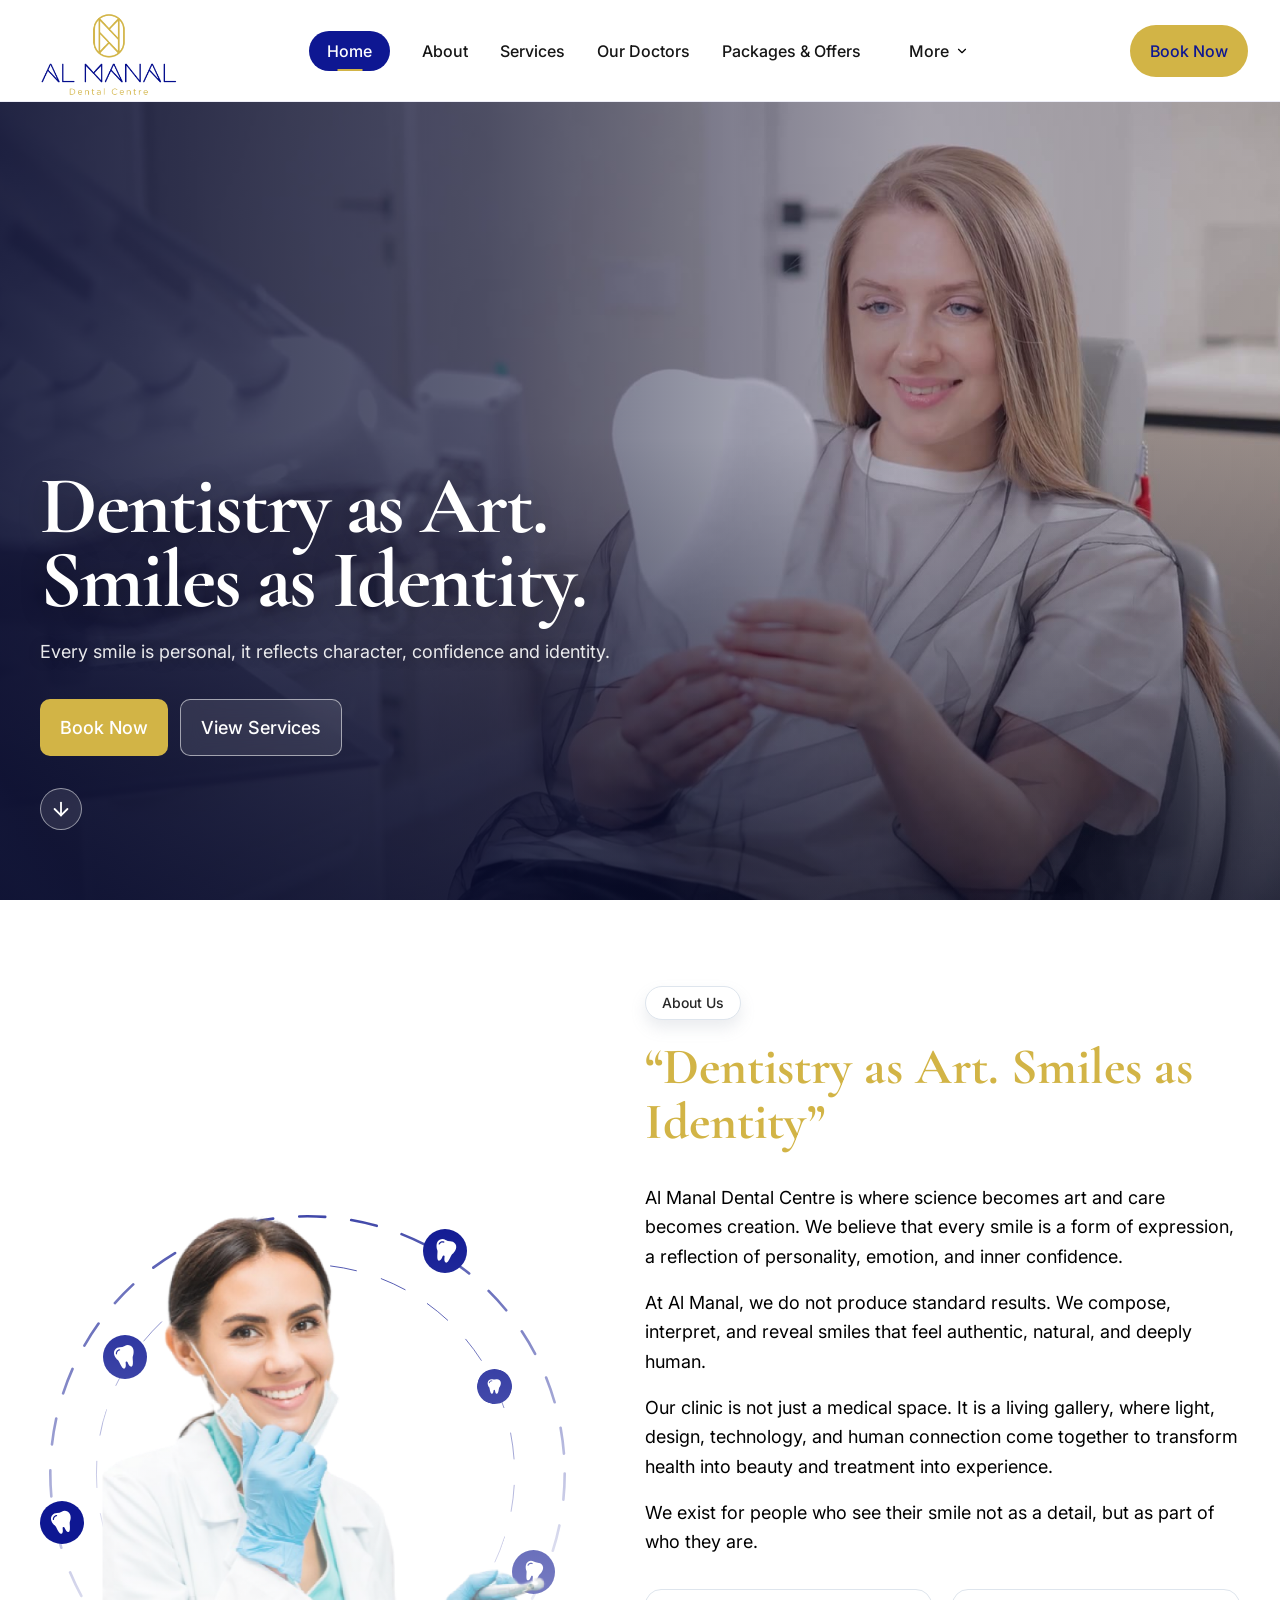
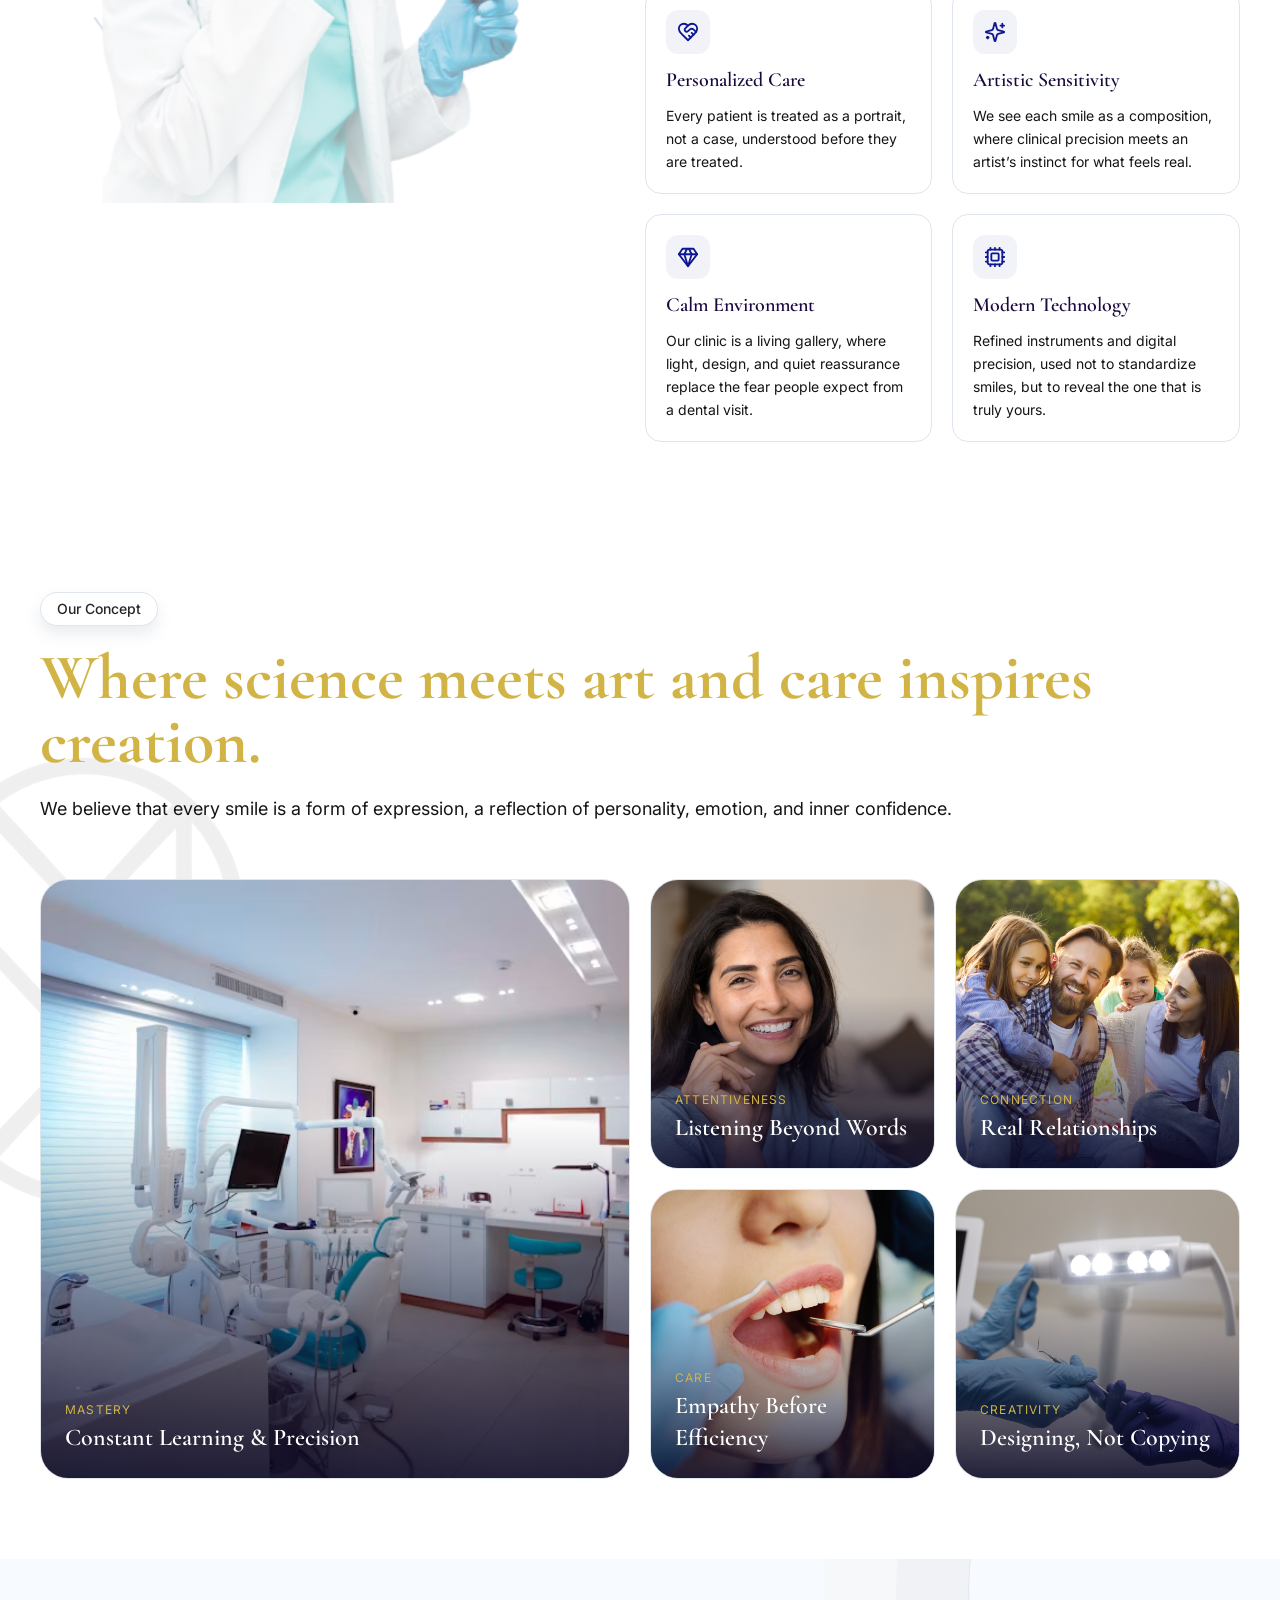
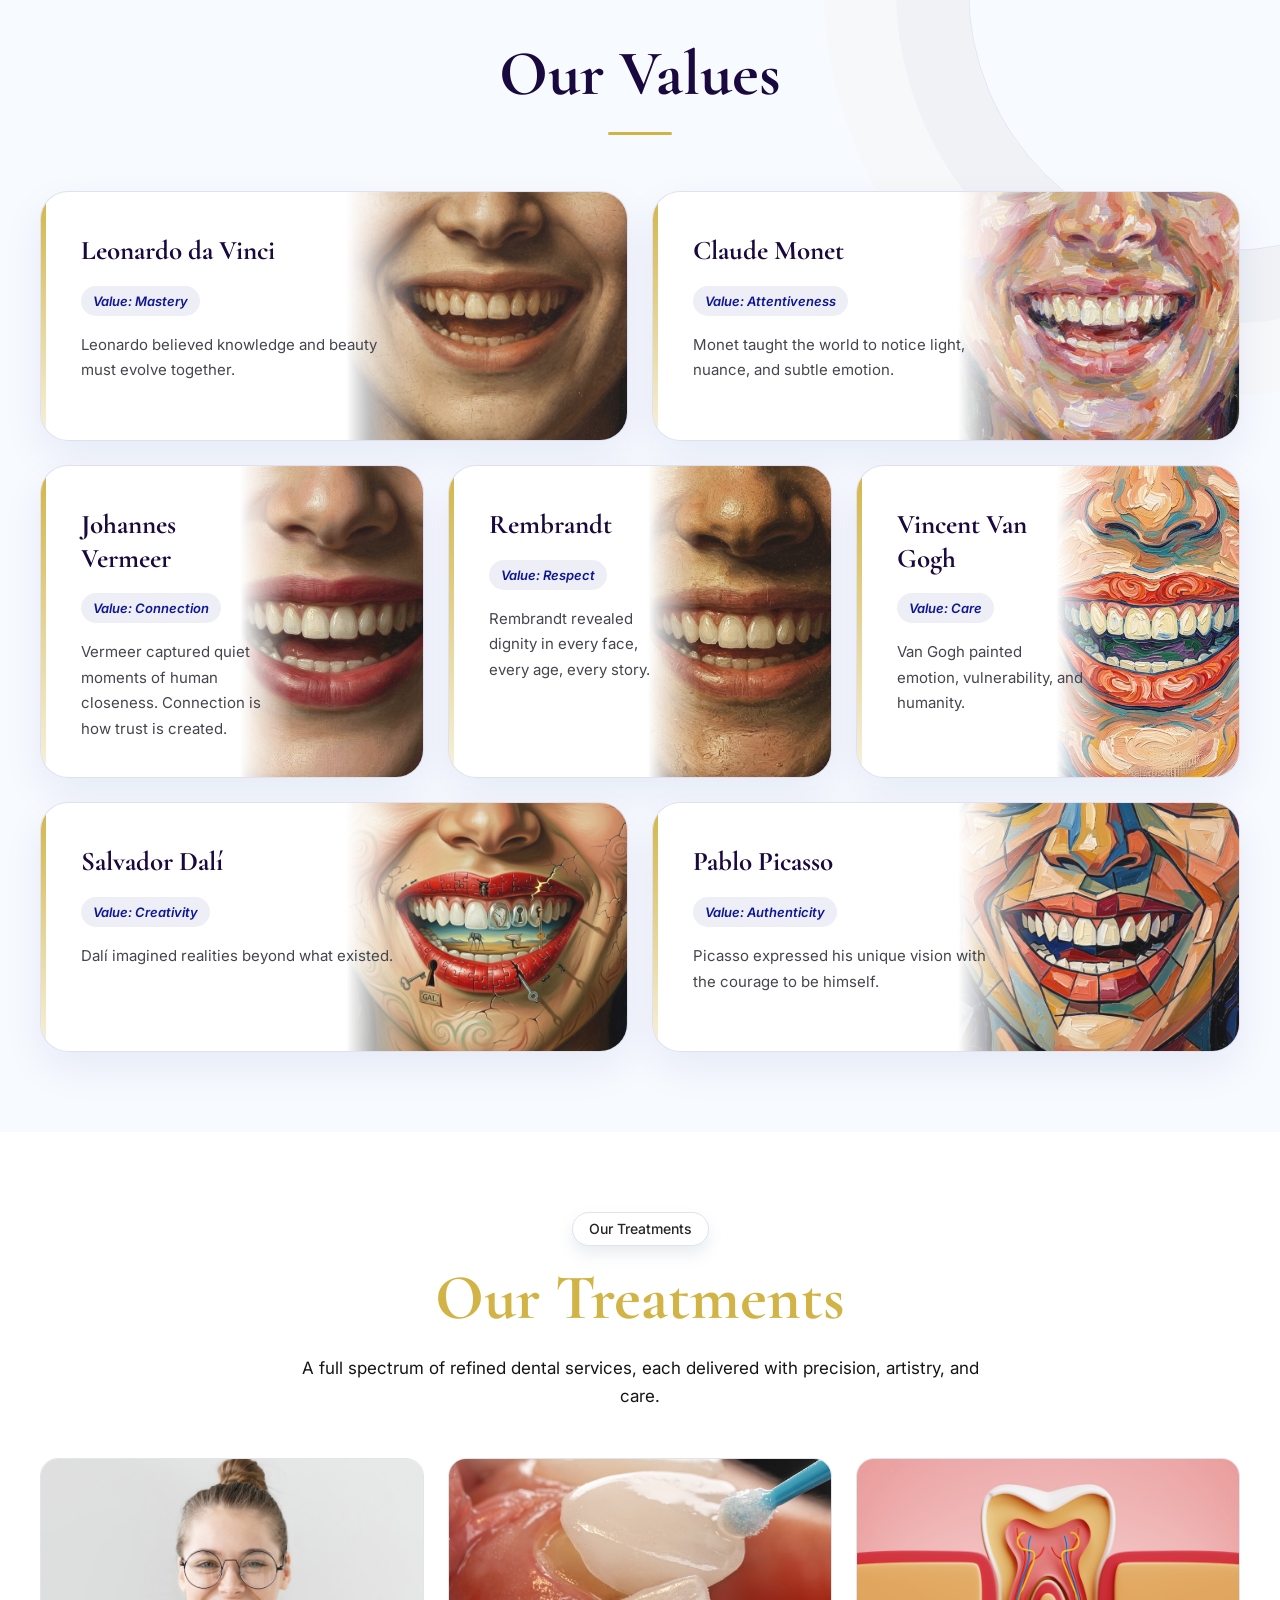
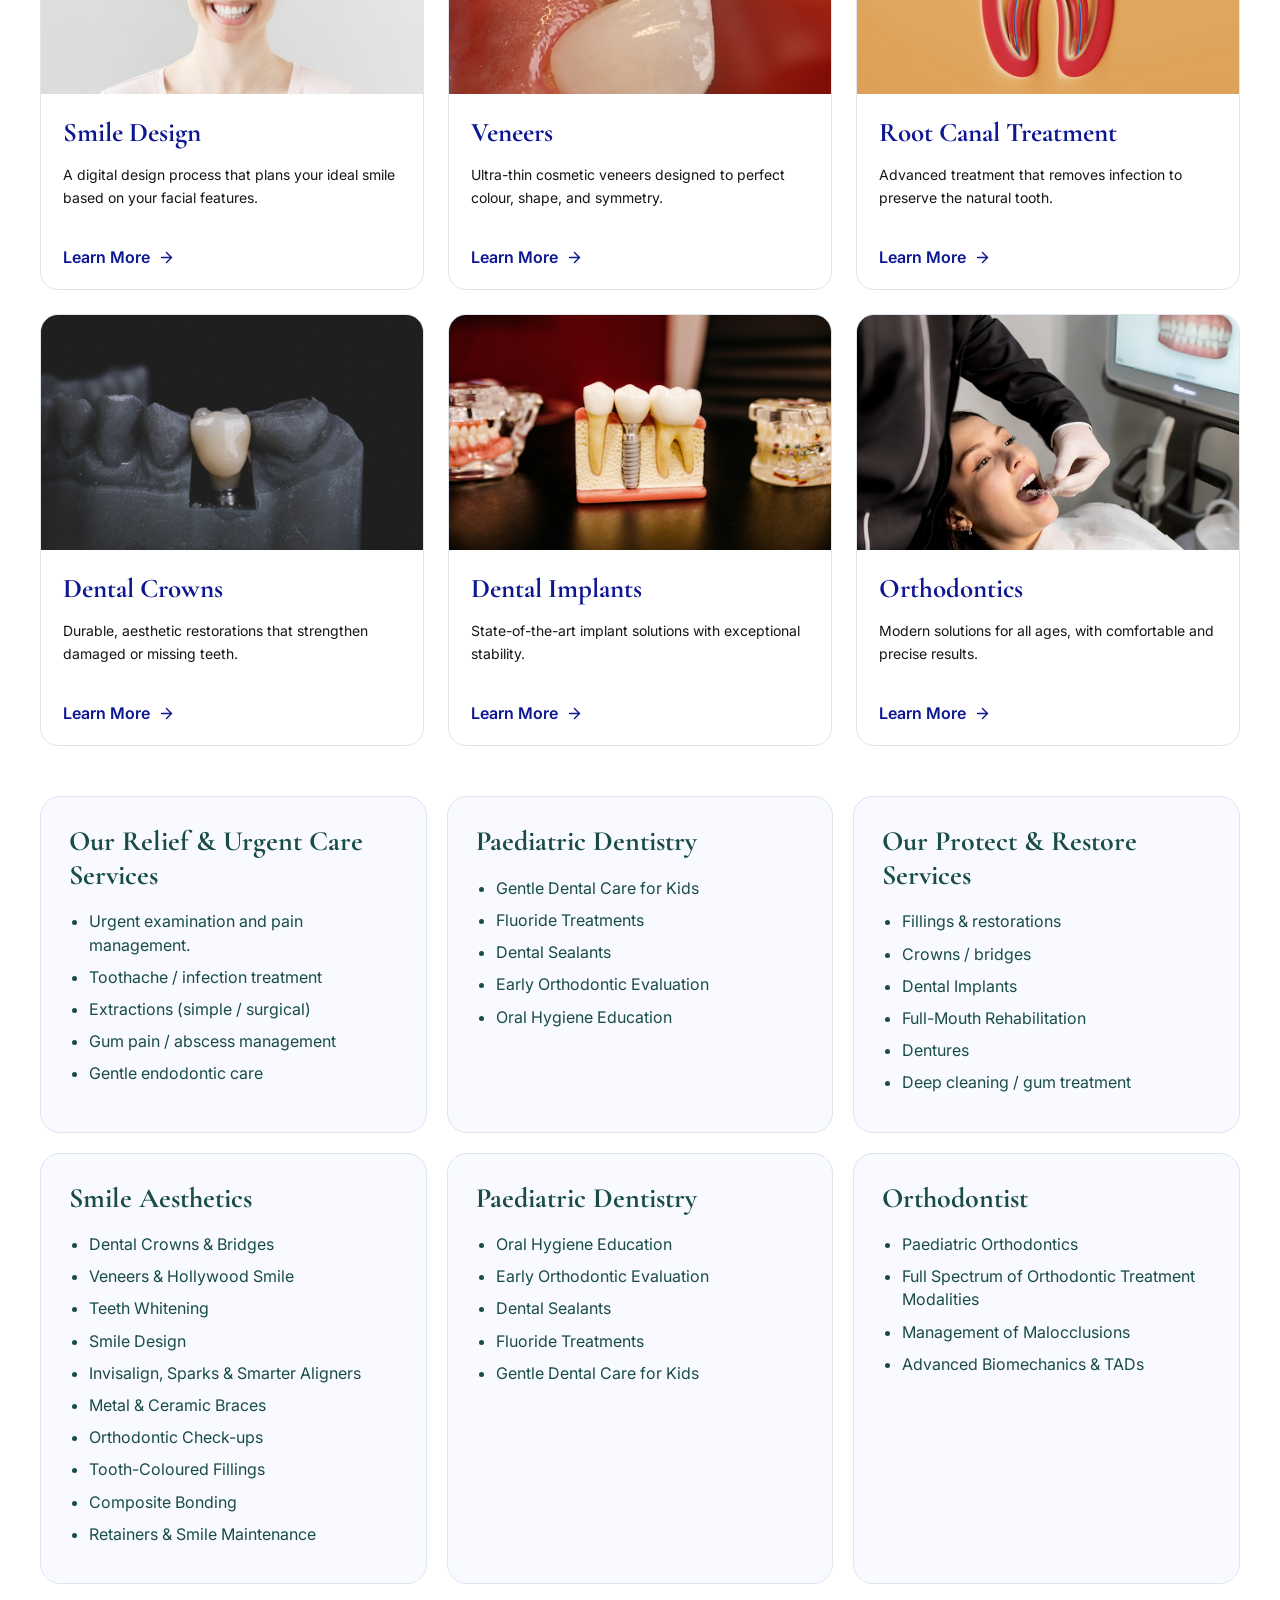
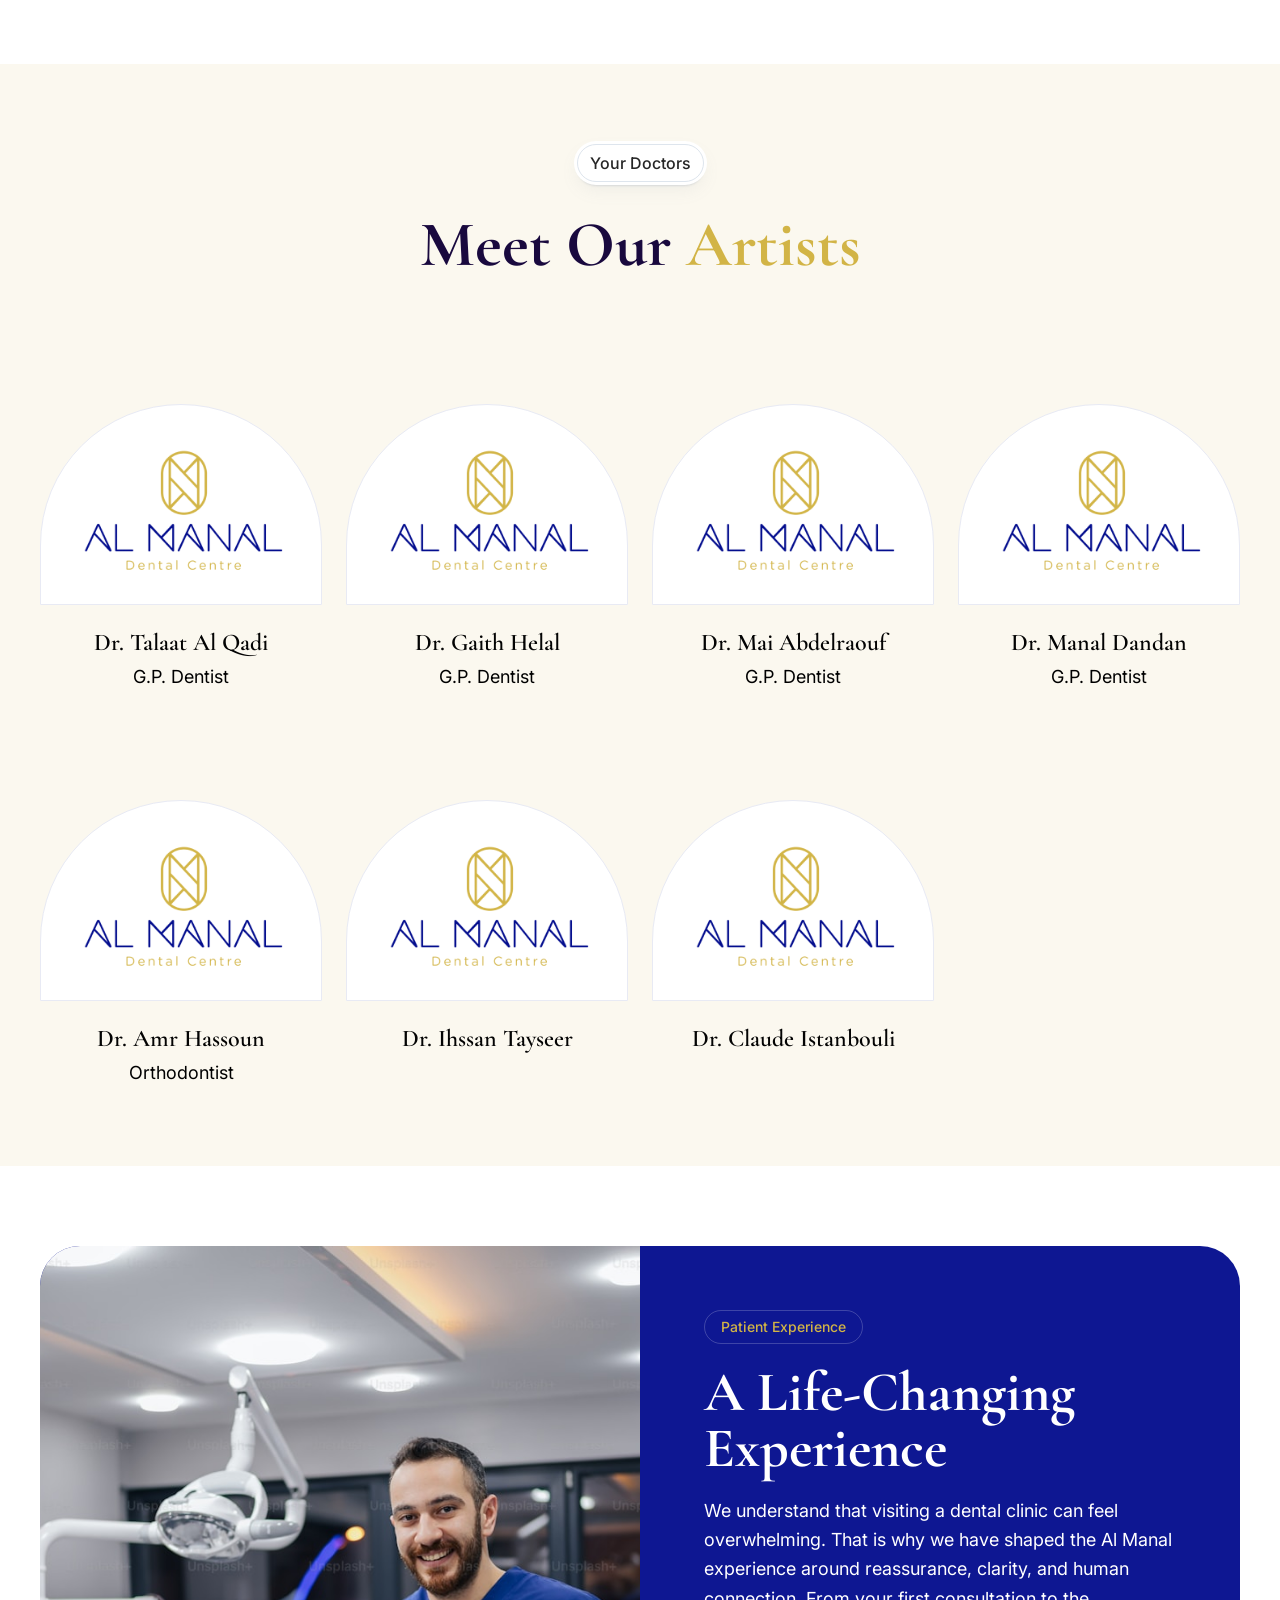
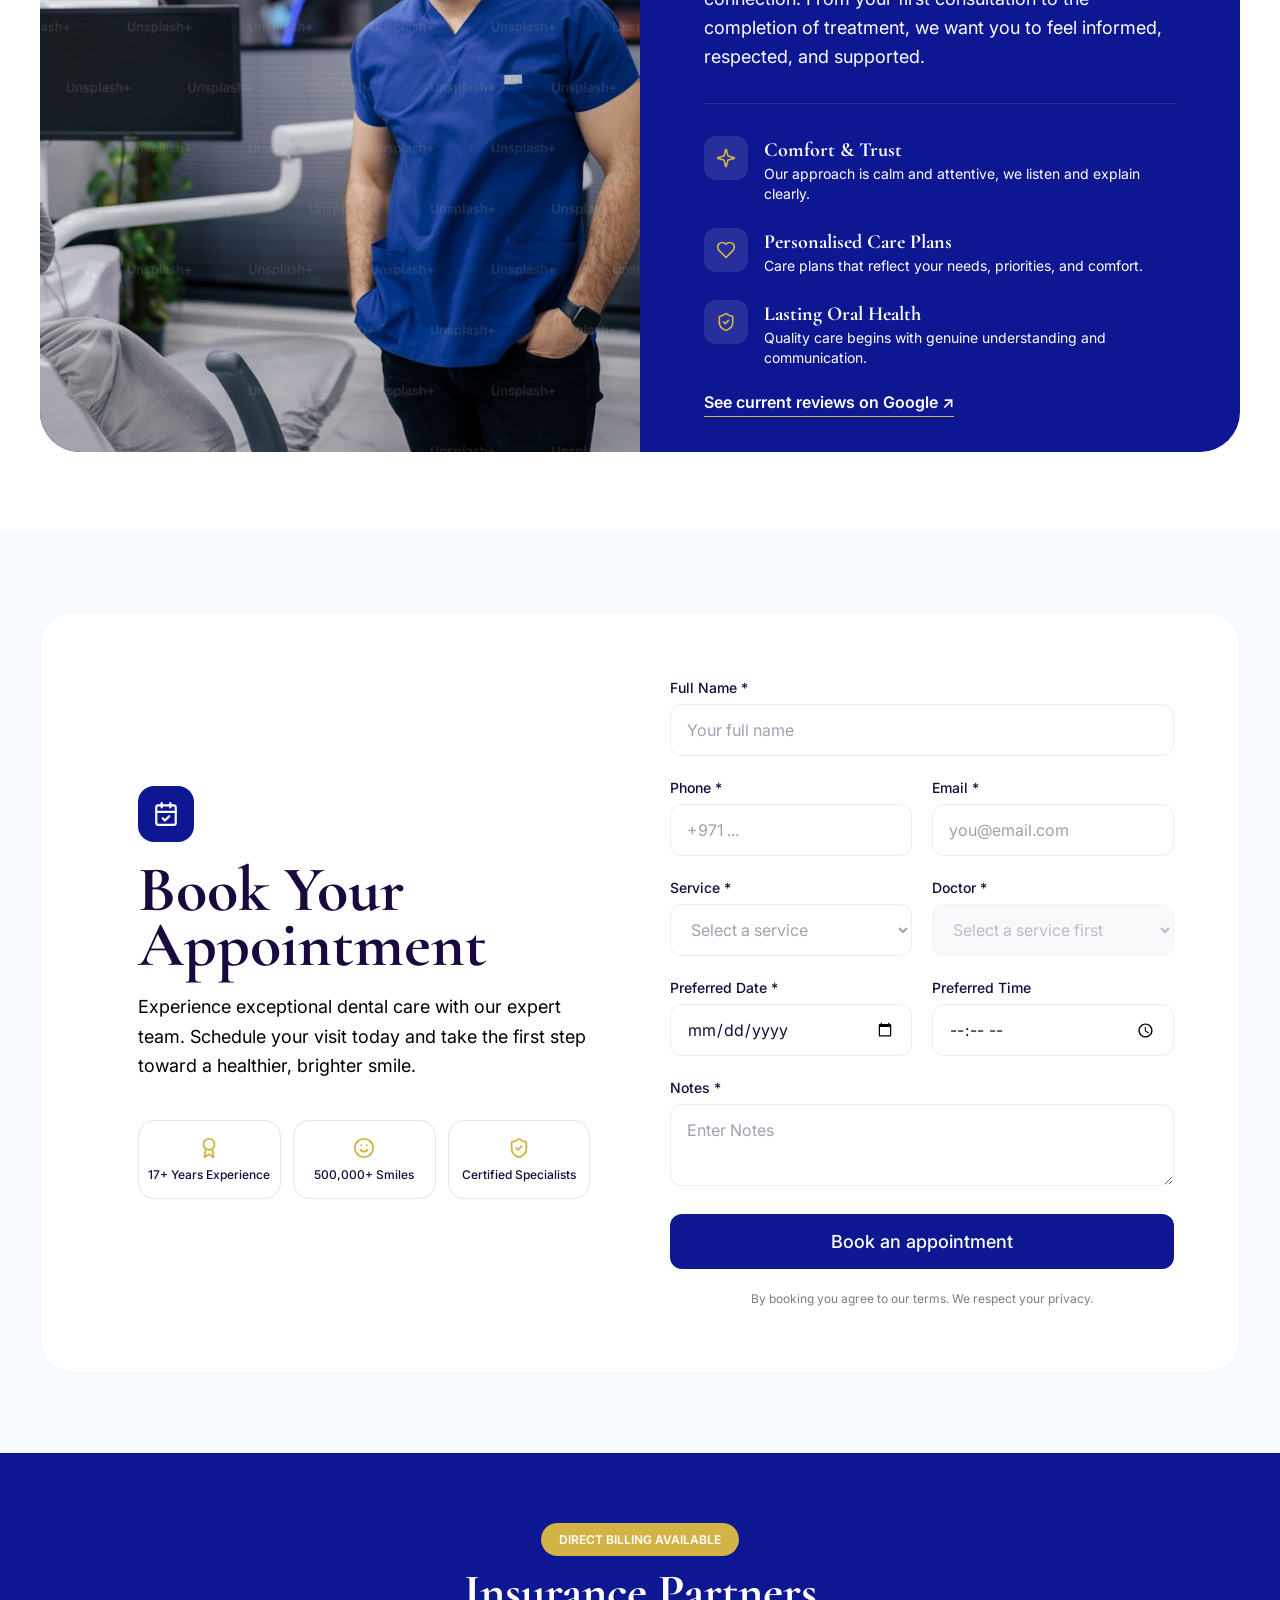
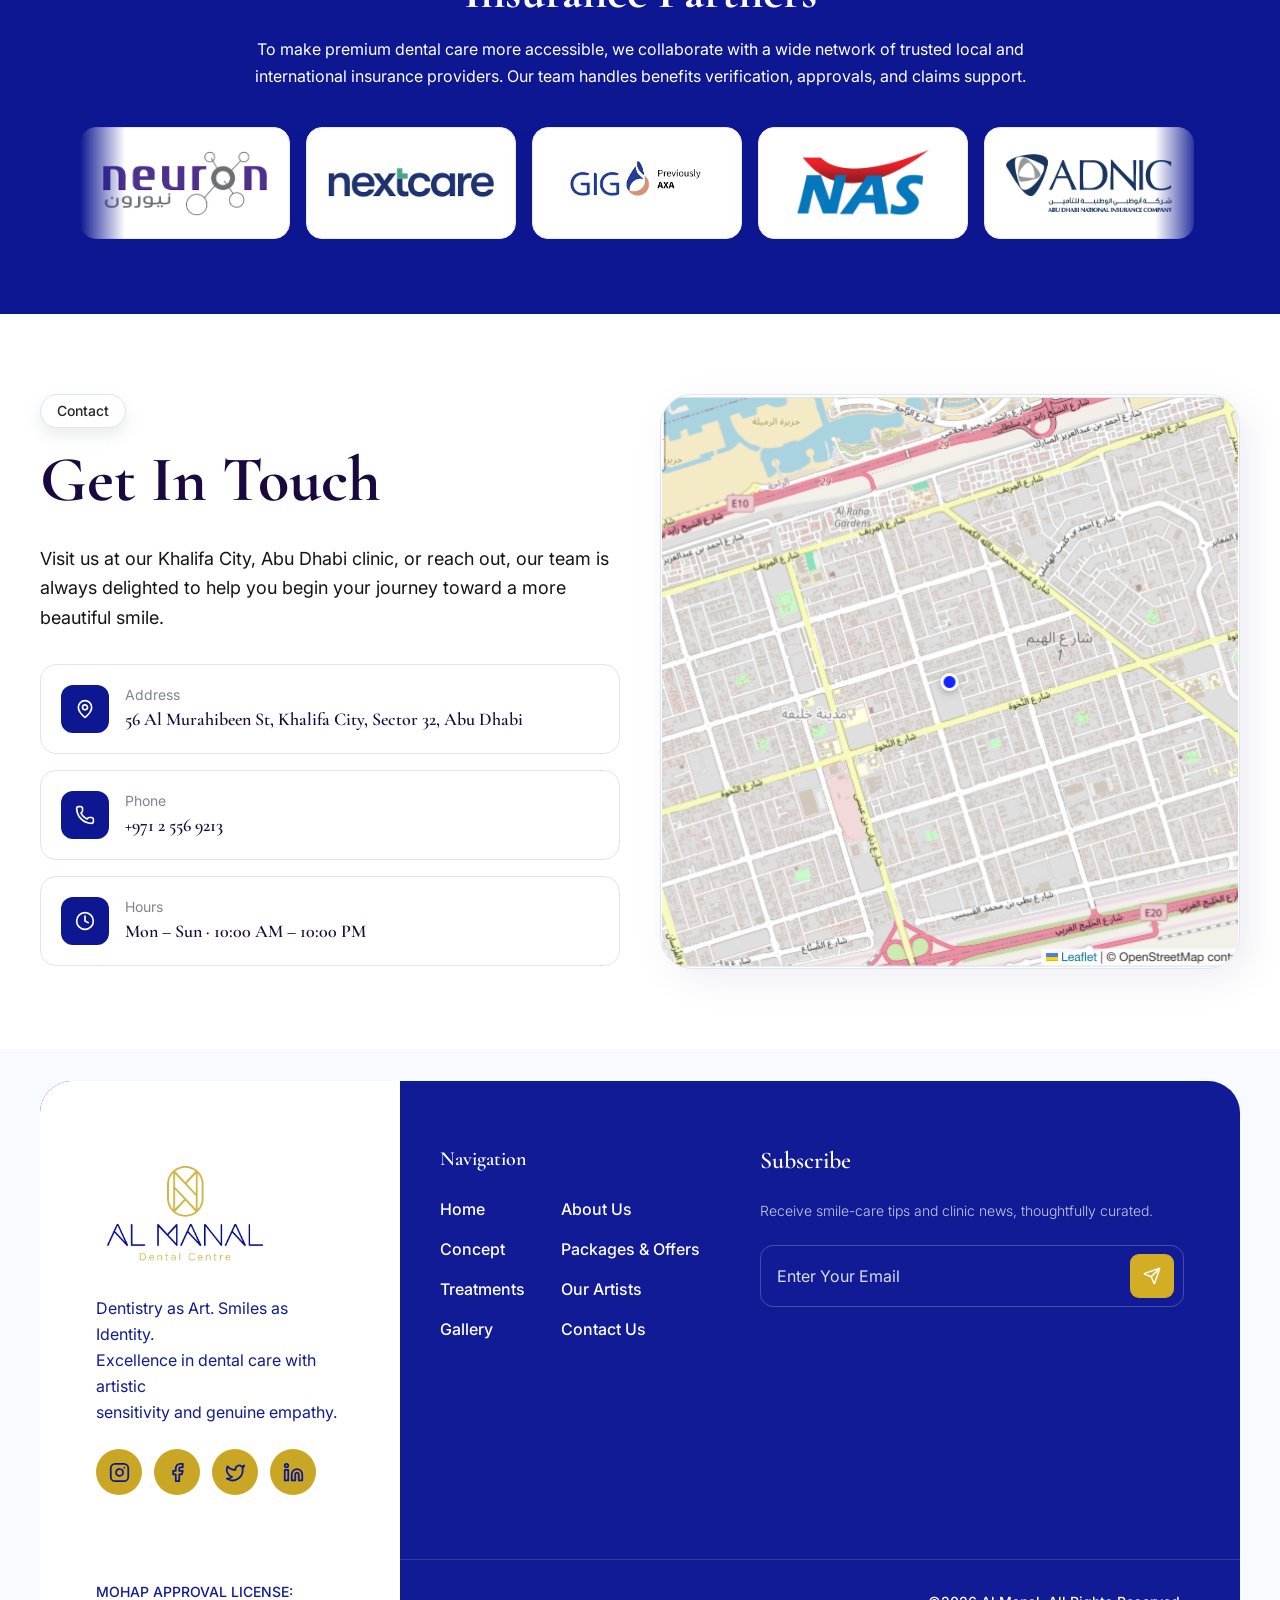
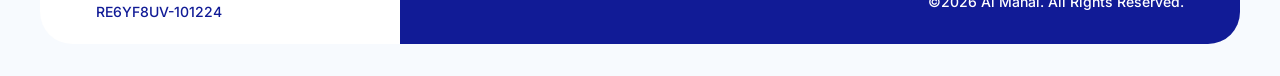
==== commit b44f6910: "Use Al Manal logo for all doctor portraits" ====
--- a/index.html
+++ b/index.html
@@ -9,7 +9,7 @@
   <link rel="preconnect" href="https://fonts.gstatic.com" crossorigin>
   <link href="https://fonts.googleapis.com/css2?family=Cormorant+Garamond:wght@600;700&family=Inter:wght@300;400;500;600&display=swap" rel="stylesheet">
   <link rel="stylesheet" href="style.css?v=13">
-  <link rel="stylesheet" href="homepage.css?v=8">
+  <link rel="stylesheet" href="homepage.css?v=9">
   <link rel="stylesheet" href="services.css?v=3">
   <link rel="stylesheet" href="navigation.css?v=1">
 </head>
@@ -94,10 +94,10 @@
     <section class="section team" id="team">
       <div class="center-heading"><span class="eyebrow">Your Doctors</span><h2>Meet Our <em>Artists</em></h2></div>
       <div class="team-grid home-team-grid">
-        <article><div class="home-doctor-photo"><img src="assets/home-doctor-1.png" alt="Dr. Talaat Al Qadi" loading="lazy"></div><h3>Dr. Talaat Al Qadi</h3><p>G.P. Dentist</p></article>
-        <article><div class="home-doctor-photo"><img src="assets/home-doctor-2.png" alt="Dr. Gaith Helal" loading="lazy"></div><h3>Dr. Gaith Helal</h3><p>G.P. Dentist</p></article>
-        <article><div class="home-doctor-photo"><img src="assets/home-doctor-3.png" alt="Dr. Mai Abdelraouf" loading="lazy"></div><h3>Dr. Mai Abdelraouf</h3><p>G.P. Dentist</p></article>
-        <article><div class="home-doctor-photo"><img src="assets/home-doctor-4.png" alt="Dr. Manal Dandan" loading="lazy"></div><h3>Dr. Manal Dandan</h3><p>G.P. Dentist</p></article>
+        <article><div class="home-doctor-photo home-doctor-placeholder"><img src="assets/logo-original.png" alt="Al Manal logo placeholder for Dr. Talaat Al Qadi" loading="lazy"></div><h3>Dr. Talaat Al Qadi</h3><p>G.P. Dentist</p></article>
+        <article><div class="home-doctor-photo home-doctor-placeholder"><img src="assets/logo-original.png" alt="Al Manal logo placeholder for Dr. Gaith Helal" loading="lazy"></div><h3>Dr. Gaith Helal</h3><p>G.P. Dentist</p></article>
+        <article><div class="home-doctor-photo home-doctor-placeholder"><img src="assets/logo-original.png" alt="Al Manal logo placeholder for Dr. Mai Abdelraouf" loading="lazy"></div><h3>Dr. Mai Abdelraouf</h3><p>G.P. Dentist</p></article>
+        <article><div class="home-doctor-photo home-doctor-placeholder"><img src="assets/logo-original.png" alt="Al Manal logo placeholder for Dr. Manal Dandan" loading="lazy"></div><h3>Dr. Manal Dandan</h3><p>G.P. Dentist</p></article>
         <article><div class="home-doctor-photo home-doctor-placeholder"><img src="assets/logo-original.png" alt="Al Manal logo placeholder for Dr. Amr Hassoun" loading="lazy"></div><h3>Dr. Amr Hassoun</h3><p>Orthodontist</p></article>
         <article><div class="home-doctor-photo home-doctor-placeholder"><img src="assets/logo-original.png" alt="Al Manal logo placeholder for Dr. Ihssan Tayseer" loading="lazy"></div><h3>Dr. Ihssan Tayseer</h3></article>
         <article><div class="home-doctor-photo home-doctor-placeholder"><img src="assets/logo-original.png" alt="Al Manal logo placeholder for Dr. Claude Istanbouli" loading="lazy"></div><h3>Dr. Claude Istanbouli</h3></article>
@@ -129,6 +129,6 @@
   </main>
 
   <footer><div class="footer-main"><div class="footer-brand"><img src="assets/logo.svg" alt="Al Manal"><p>Dentistry as Art. Smiles as Identity. Excellence in dental care with artistic sensitivity and genuine empathy.</p><div class="socials"><a href="#">f</a><a href="#">◎</a><a href="#">in</a><a href="#">◉</a></div></div><div><h3>Navigation</h3><div class="footer-links"><a href="#home">Home</a><a href="#about">About Us</a><a href="#concept">Concept</a><a href="#services">Treatments</a><a href="#team">Our Artists</a><a href="#gallery">Gallery</a><a href="#contact">Contact Us</a></div></div><div><h3>Subscribe</h3><p>Receive smile-care tips and clinic news, thoughtfully curated.</p><form class="subscribe"><input type="email" placeholder="Enter Your Email" aria-label="Email"><button aria-label="Subscribe">→</button></form></div></div><div class="footer-bottom"><span>MOHAP APPROVAL LICENSE: RE6YF8UV-101224</span><span>©2026 Al Manal. All Rights Reserved.</span></div></footer>
-  <script src="script.js?v=17"></script>
+  <script src="script.js?v=18"></script>
 </body>
 </html>
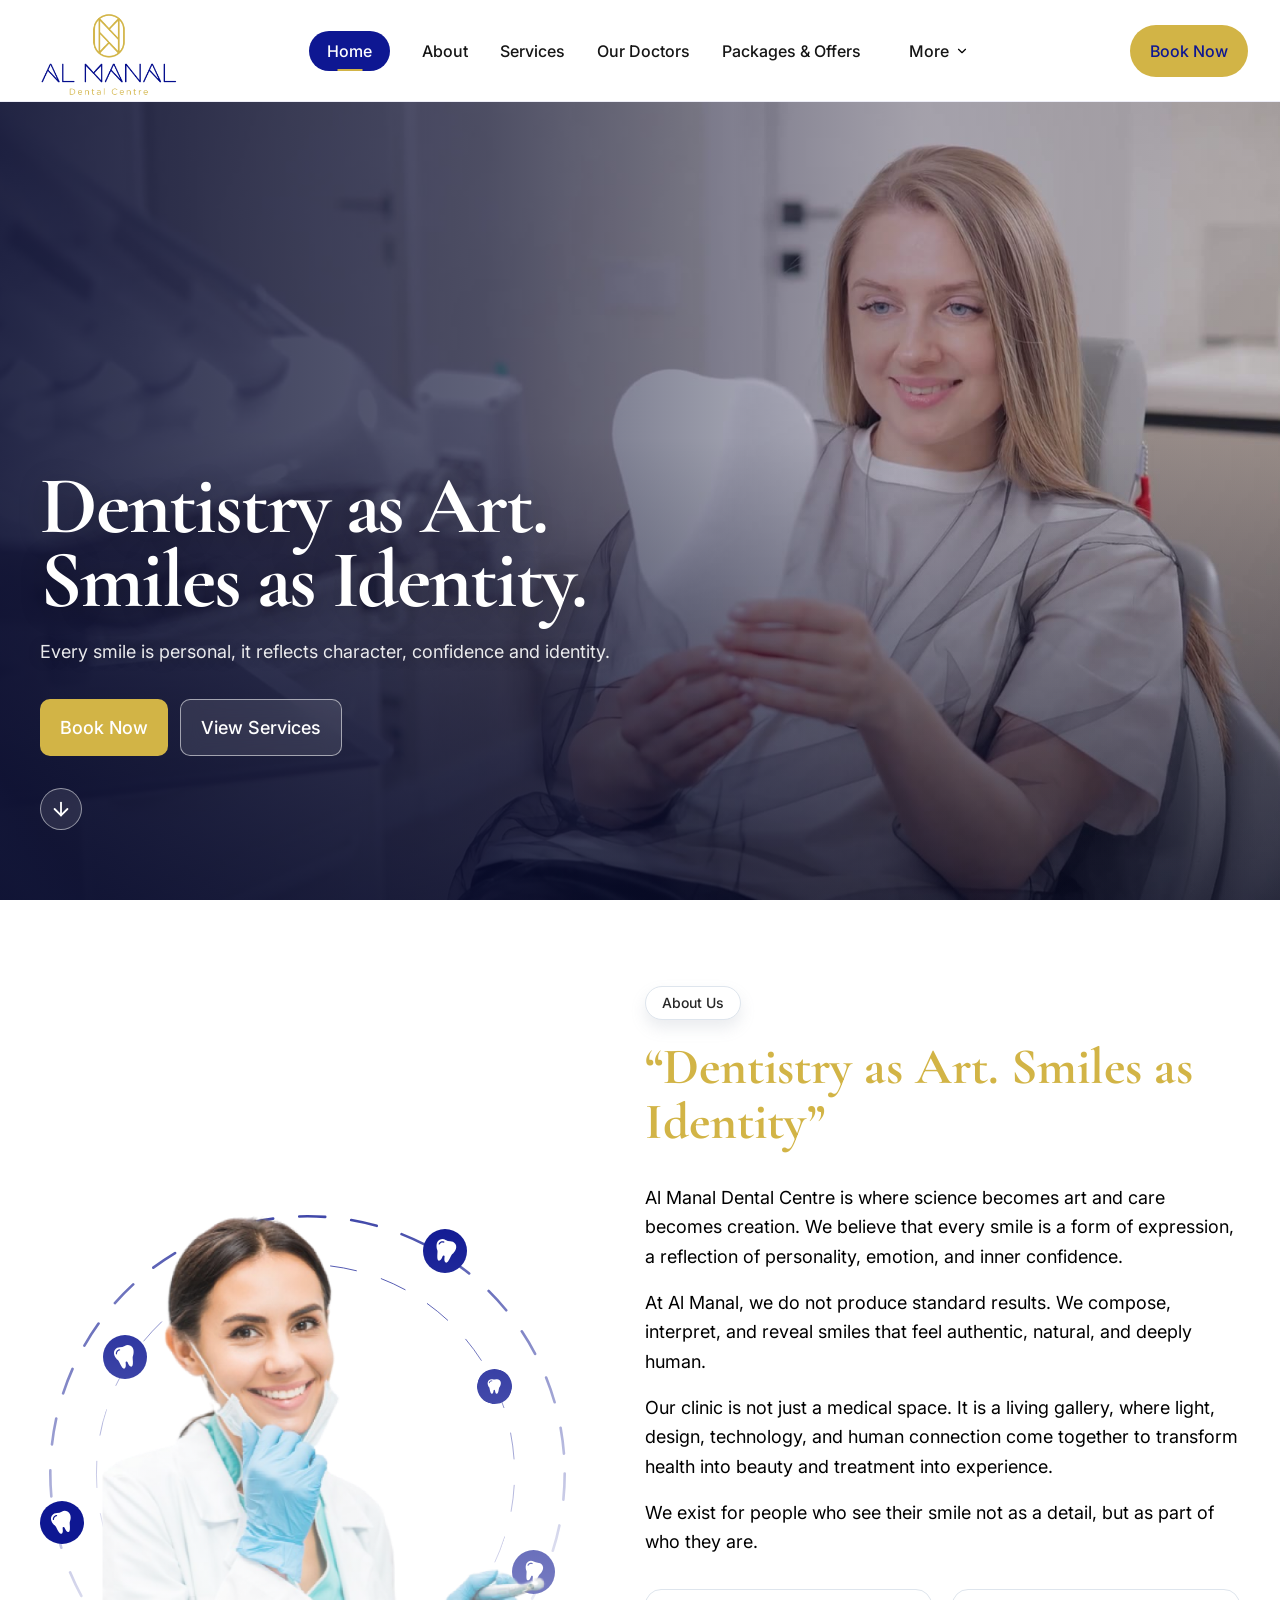
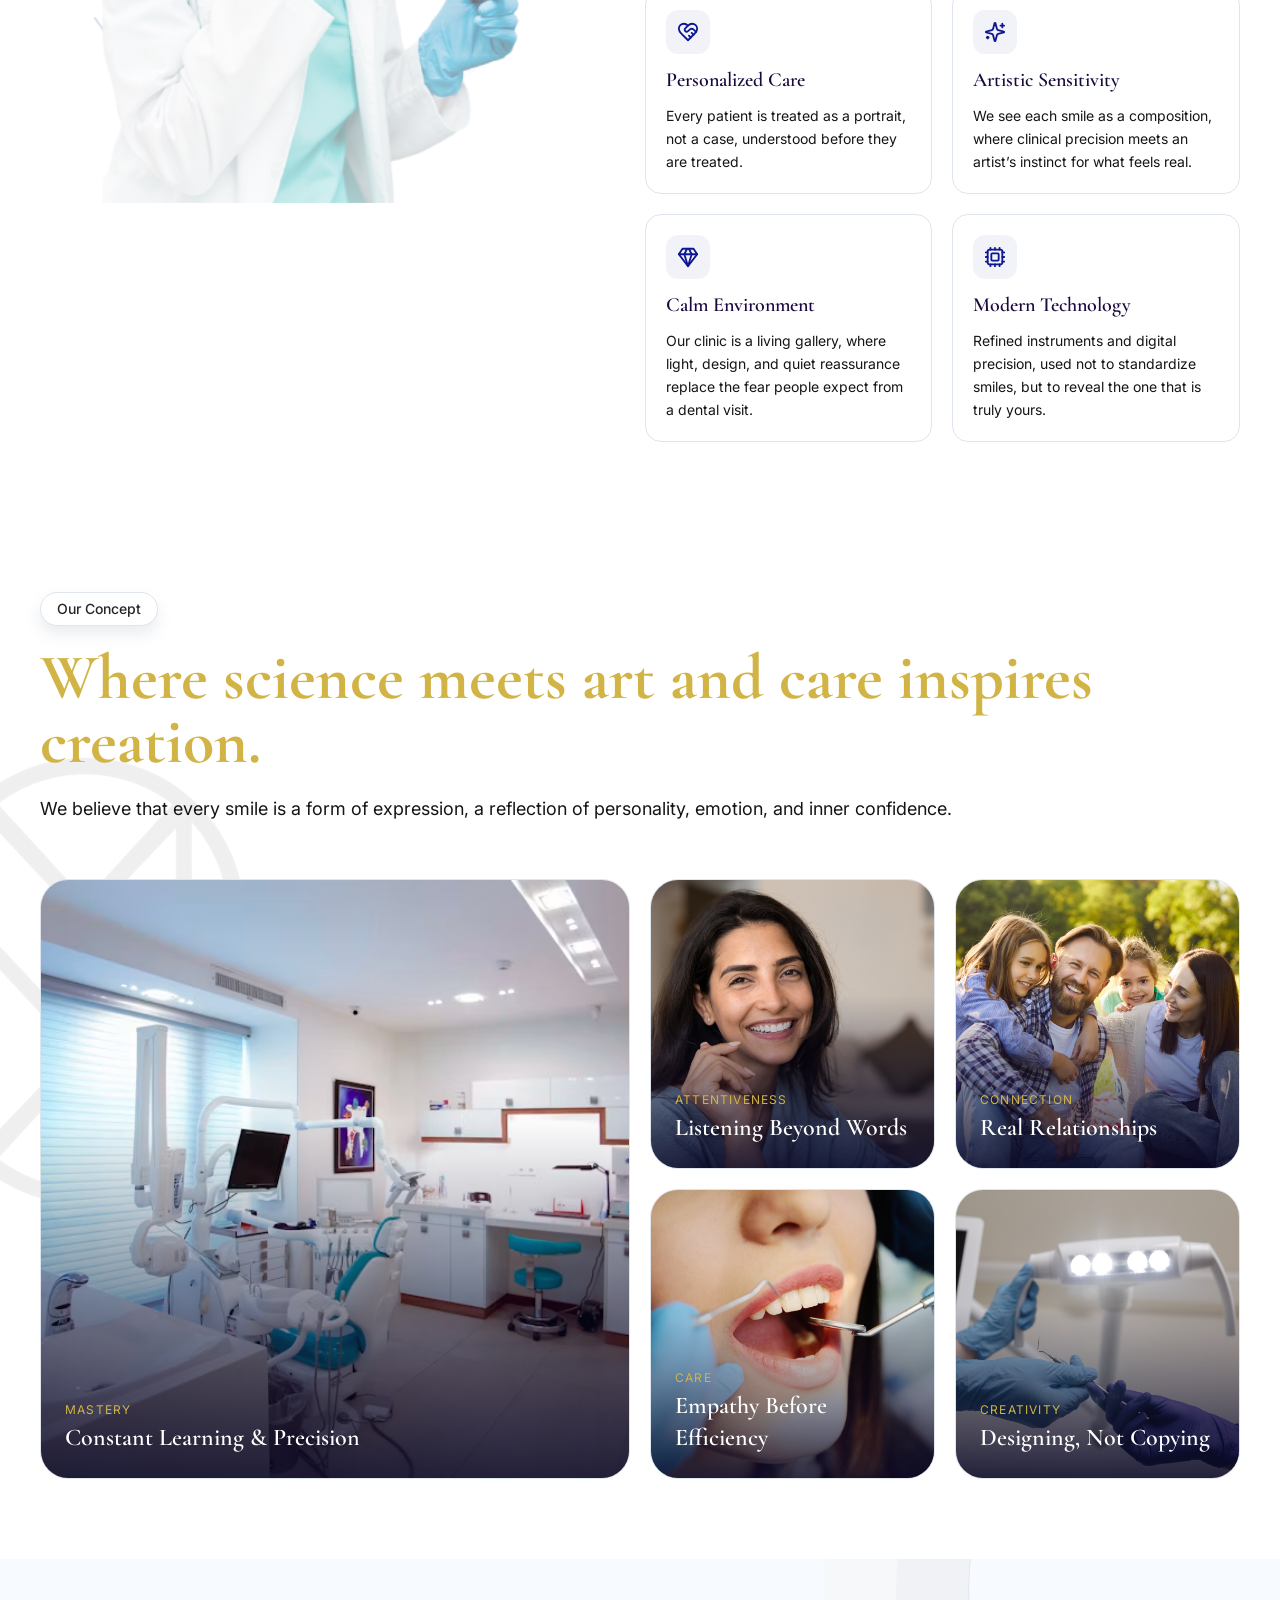
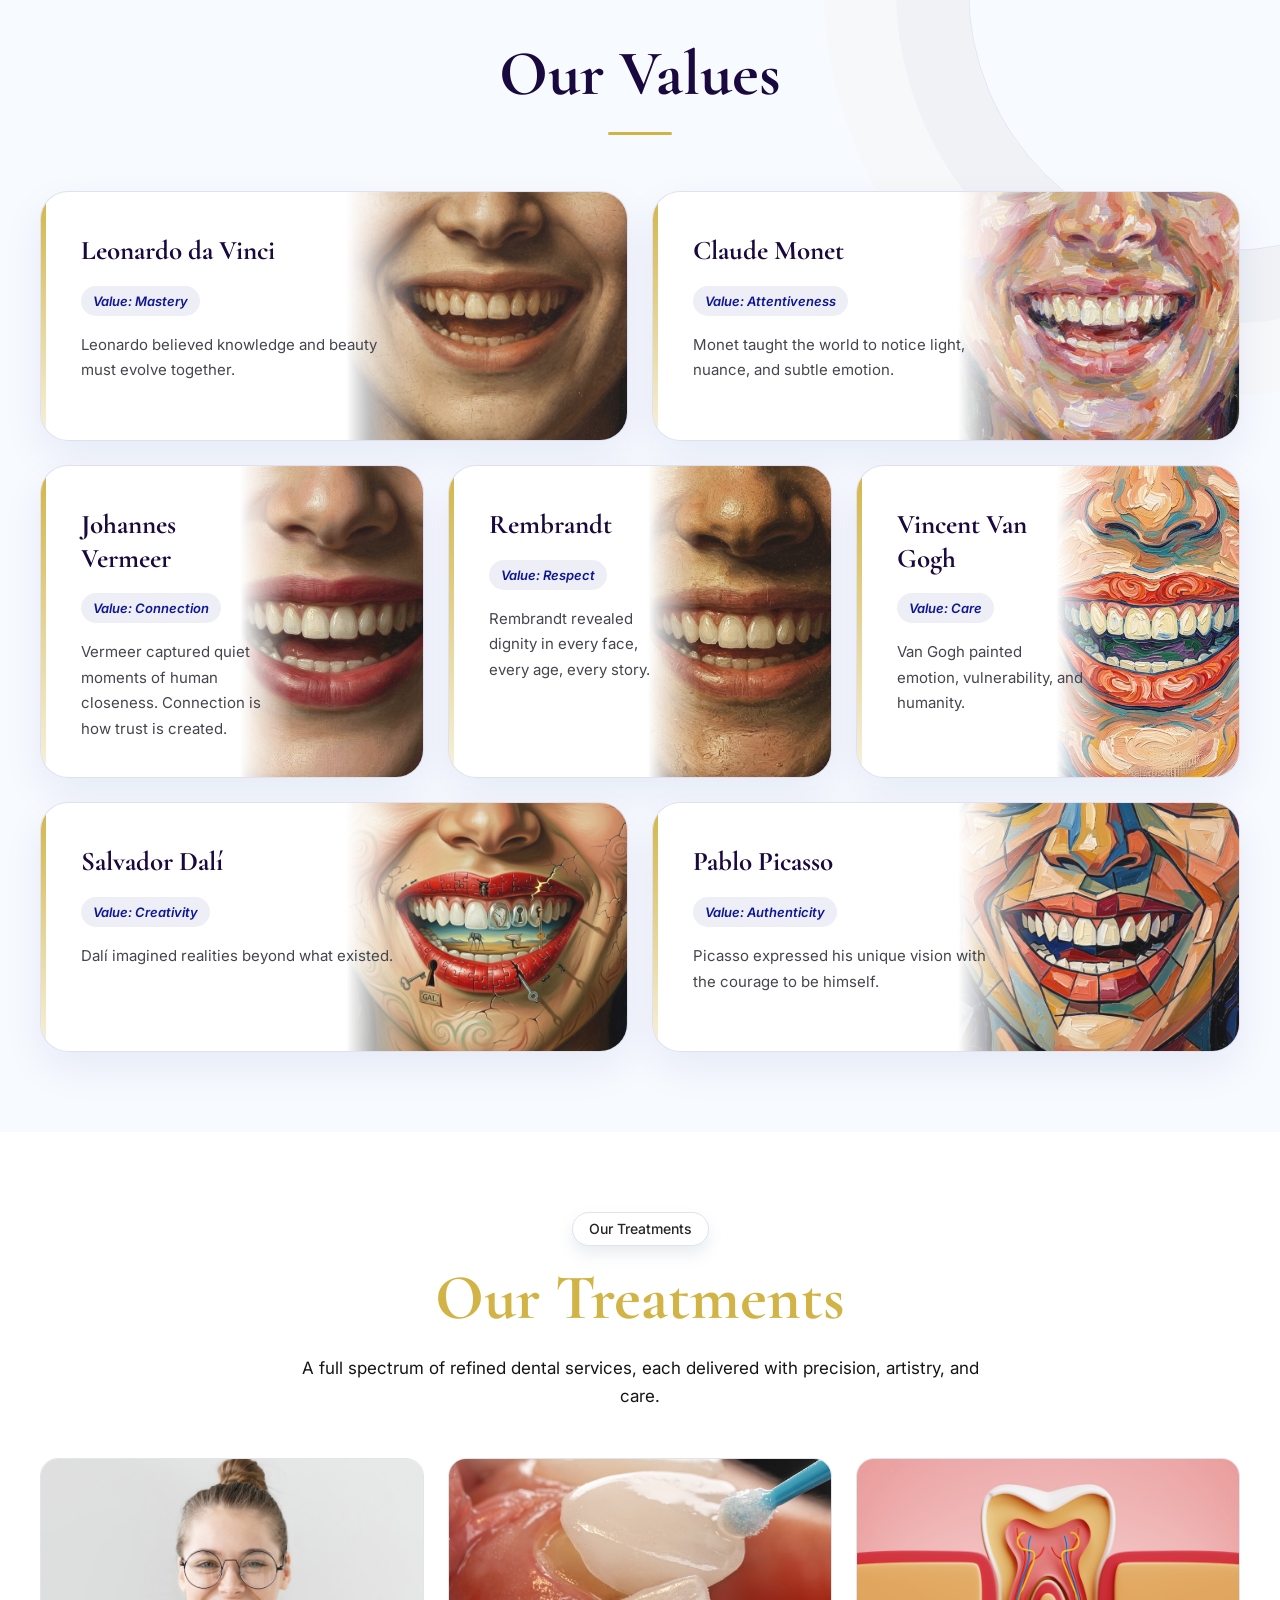
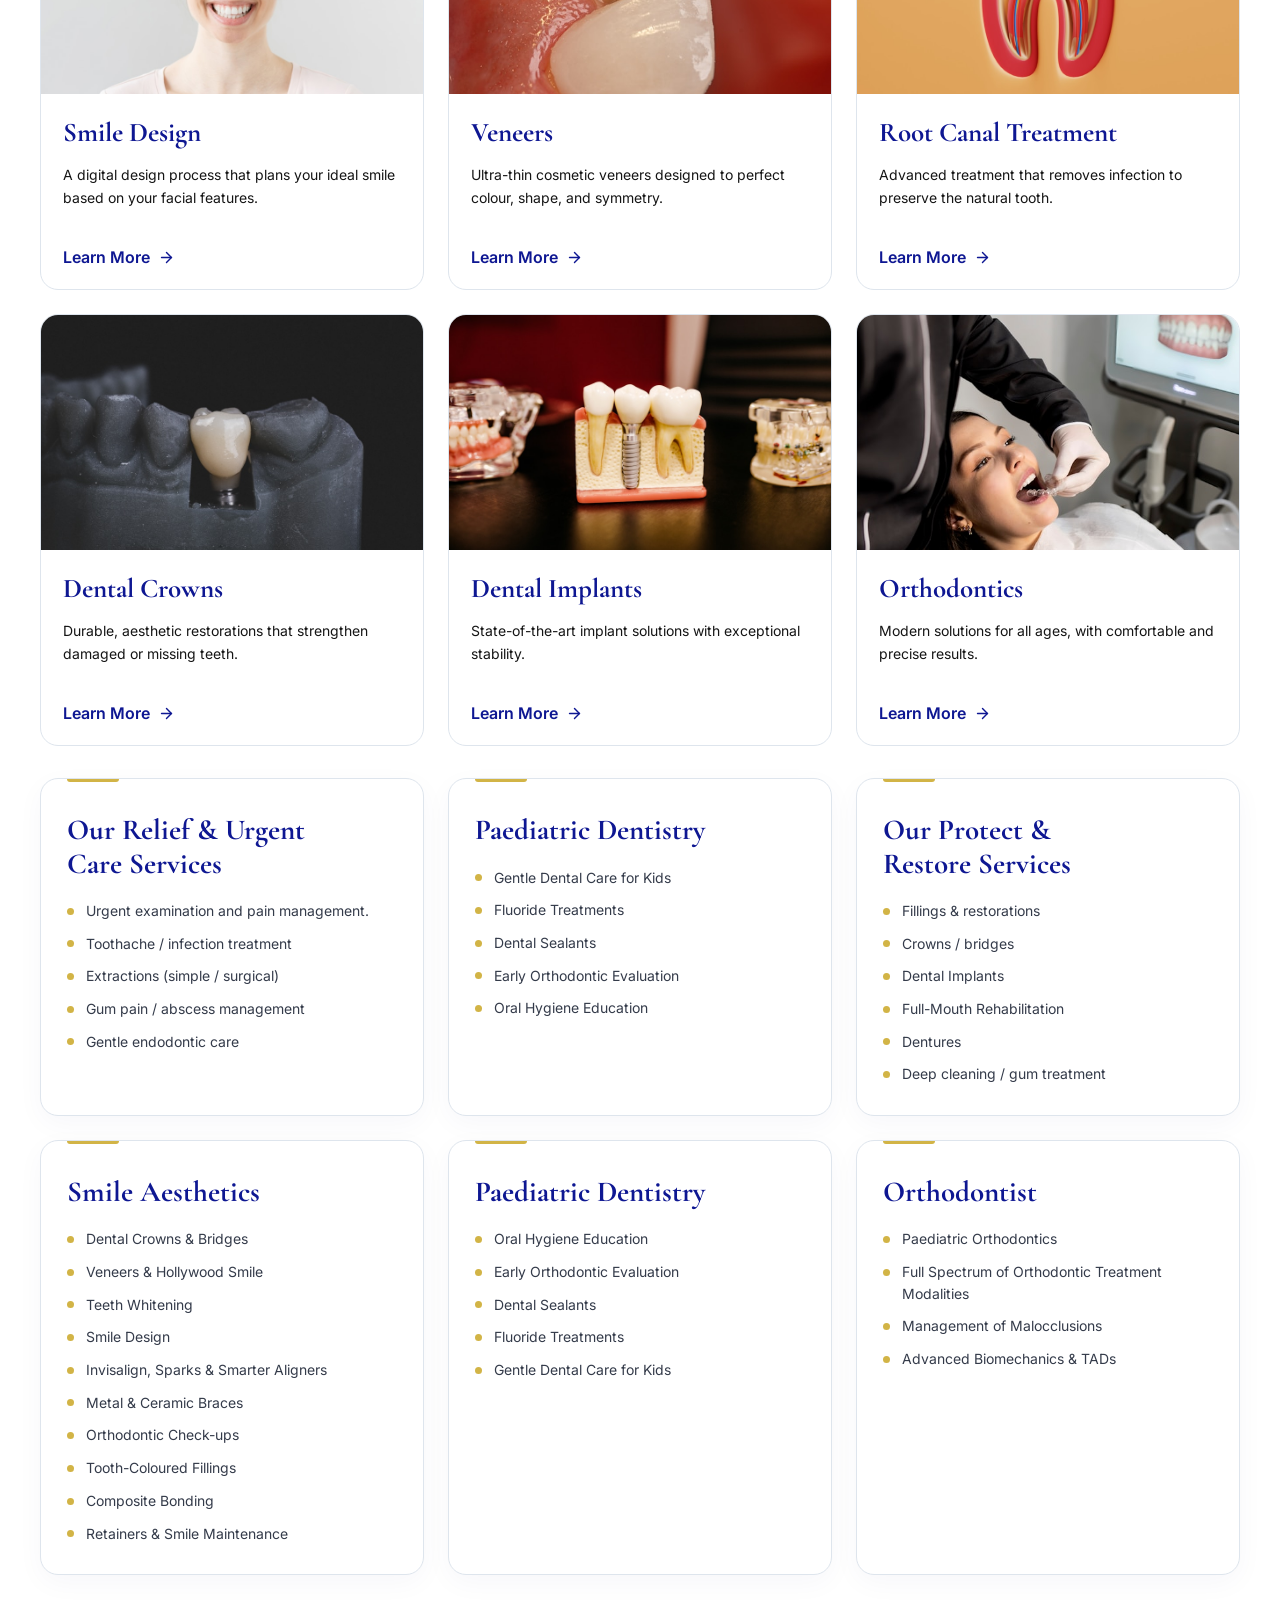
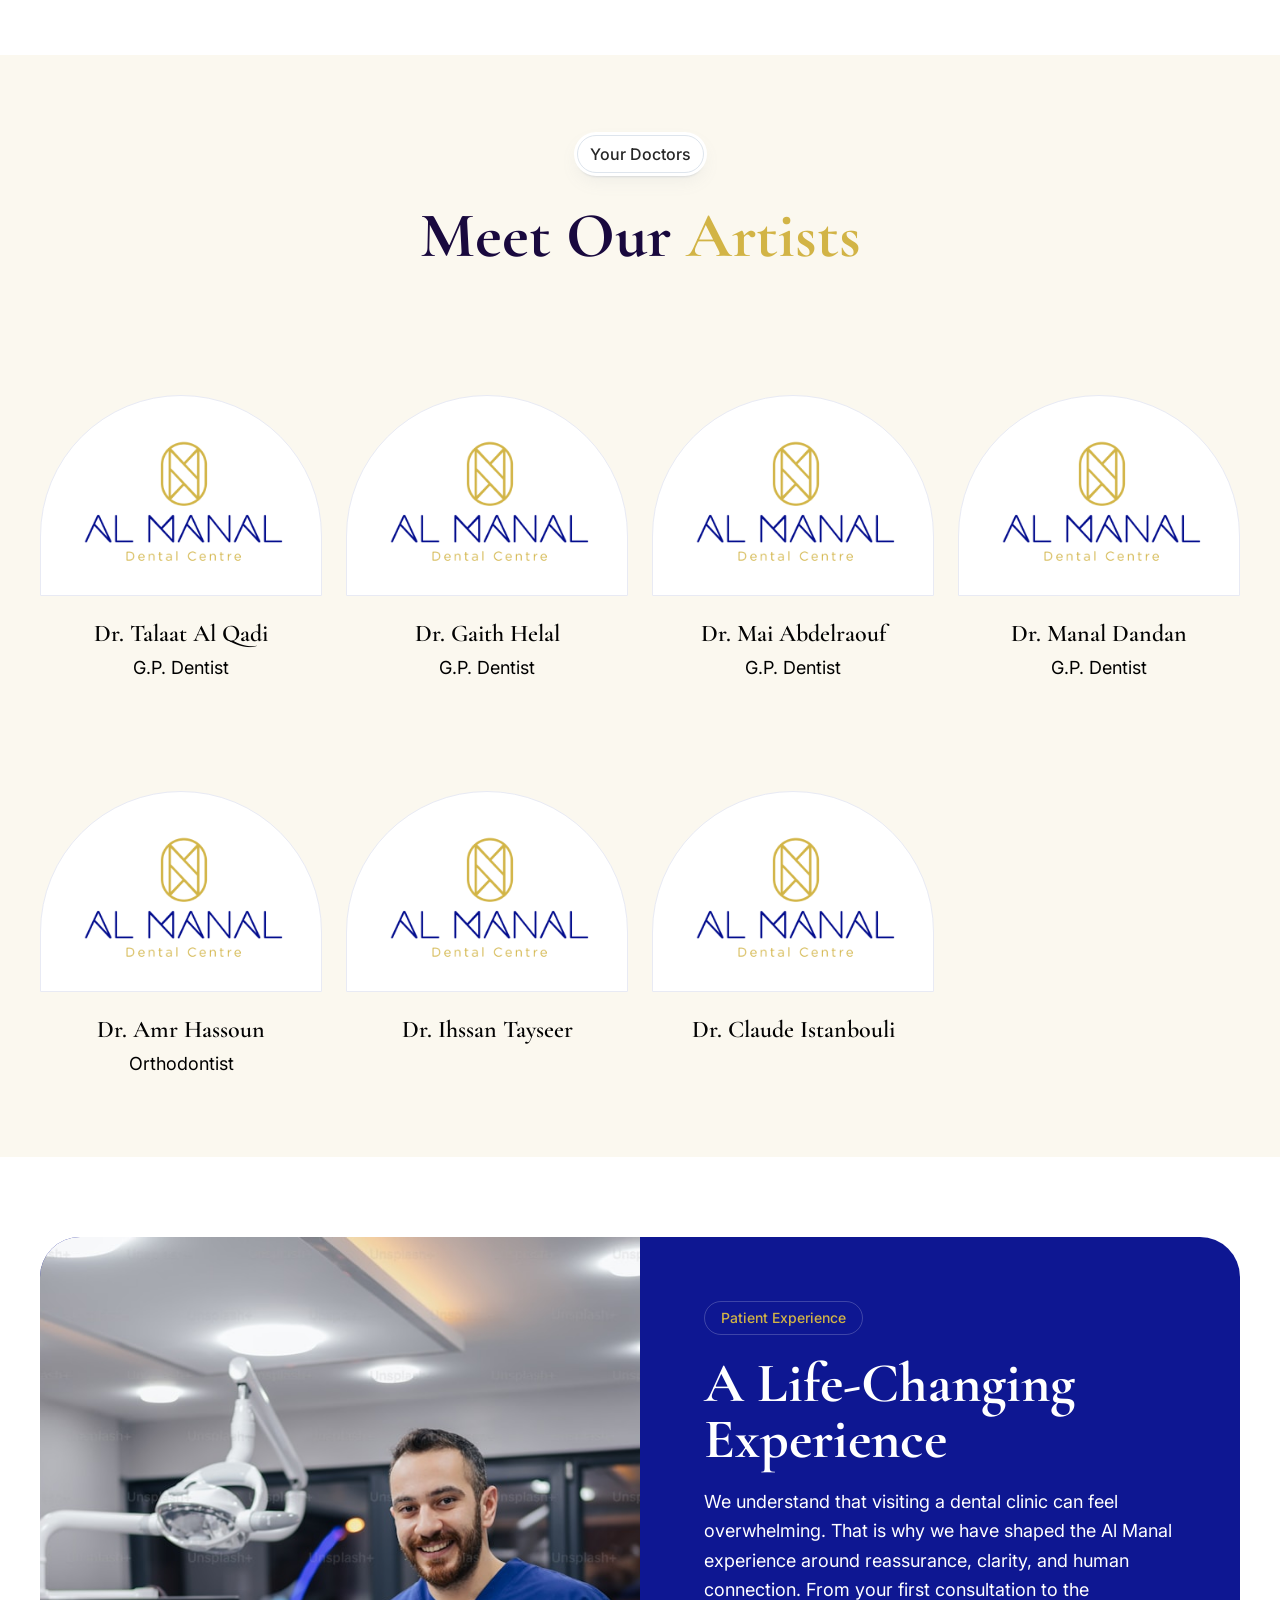
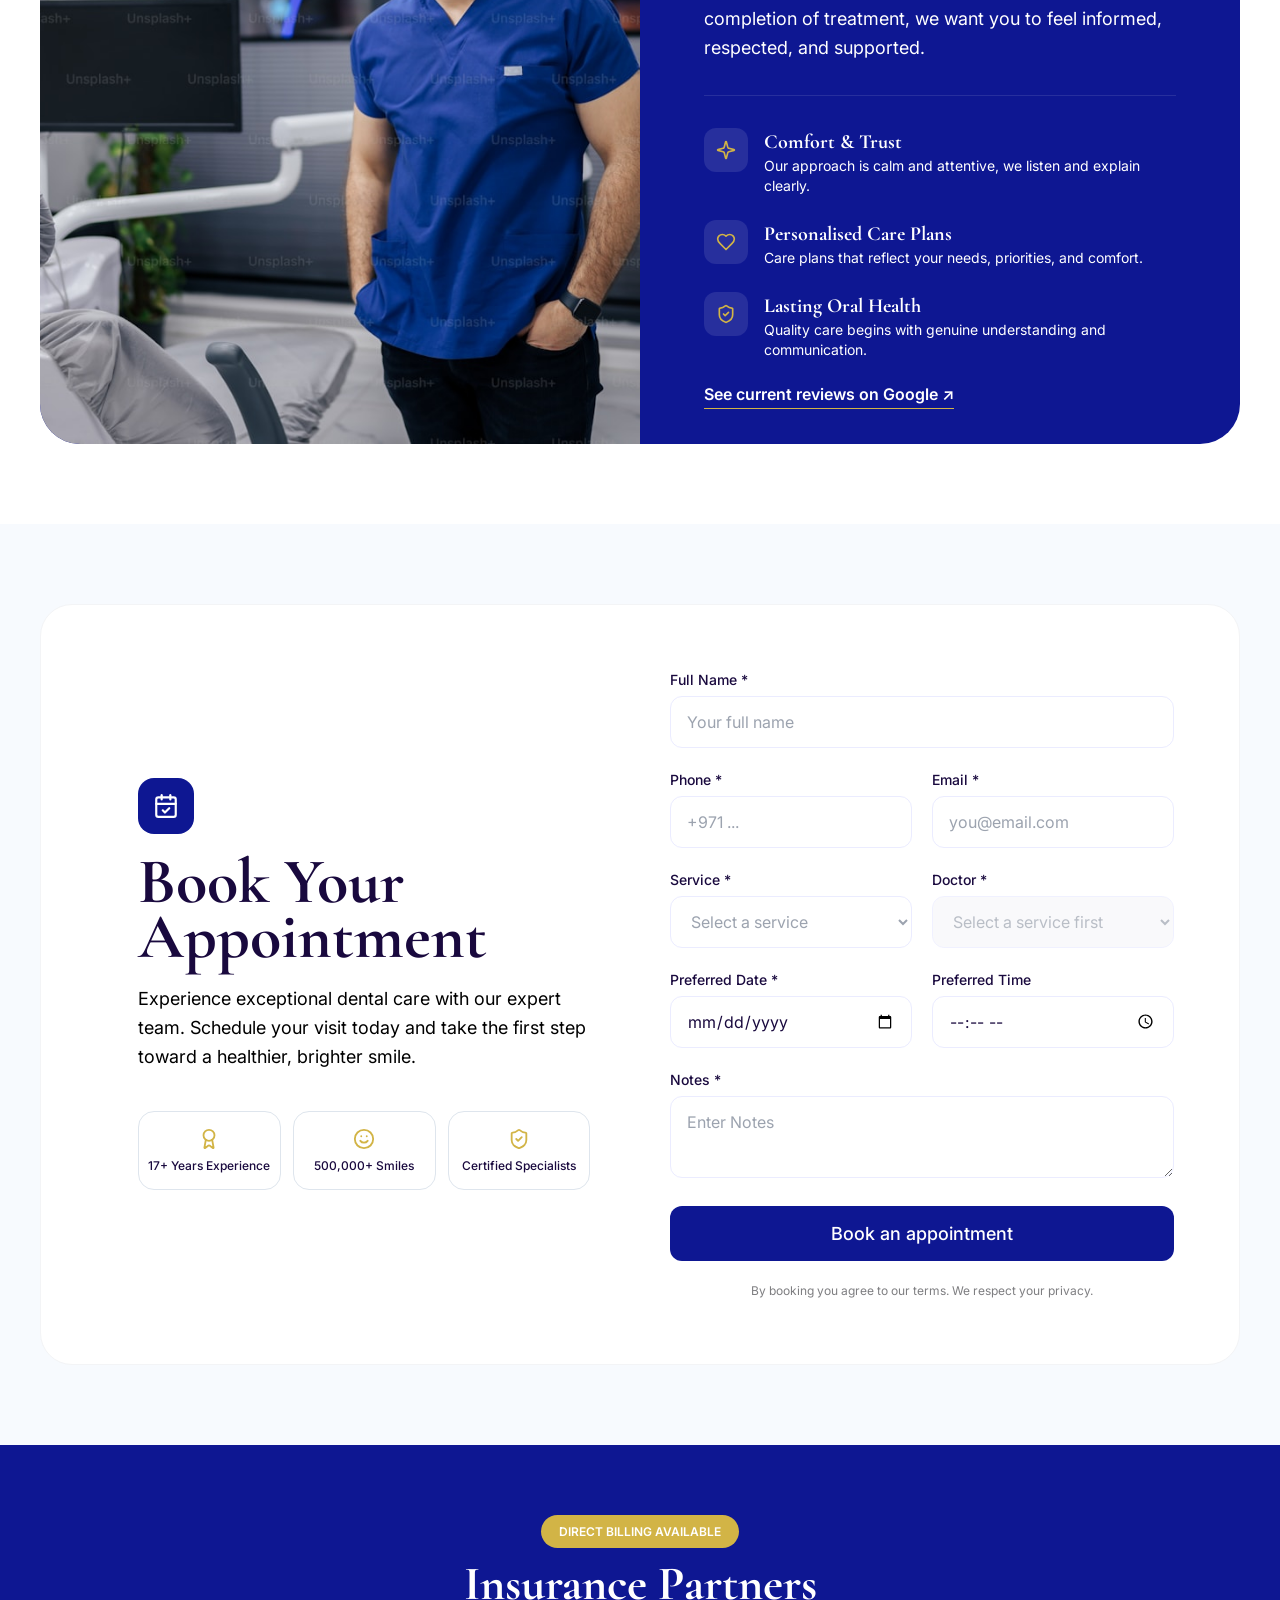
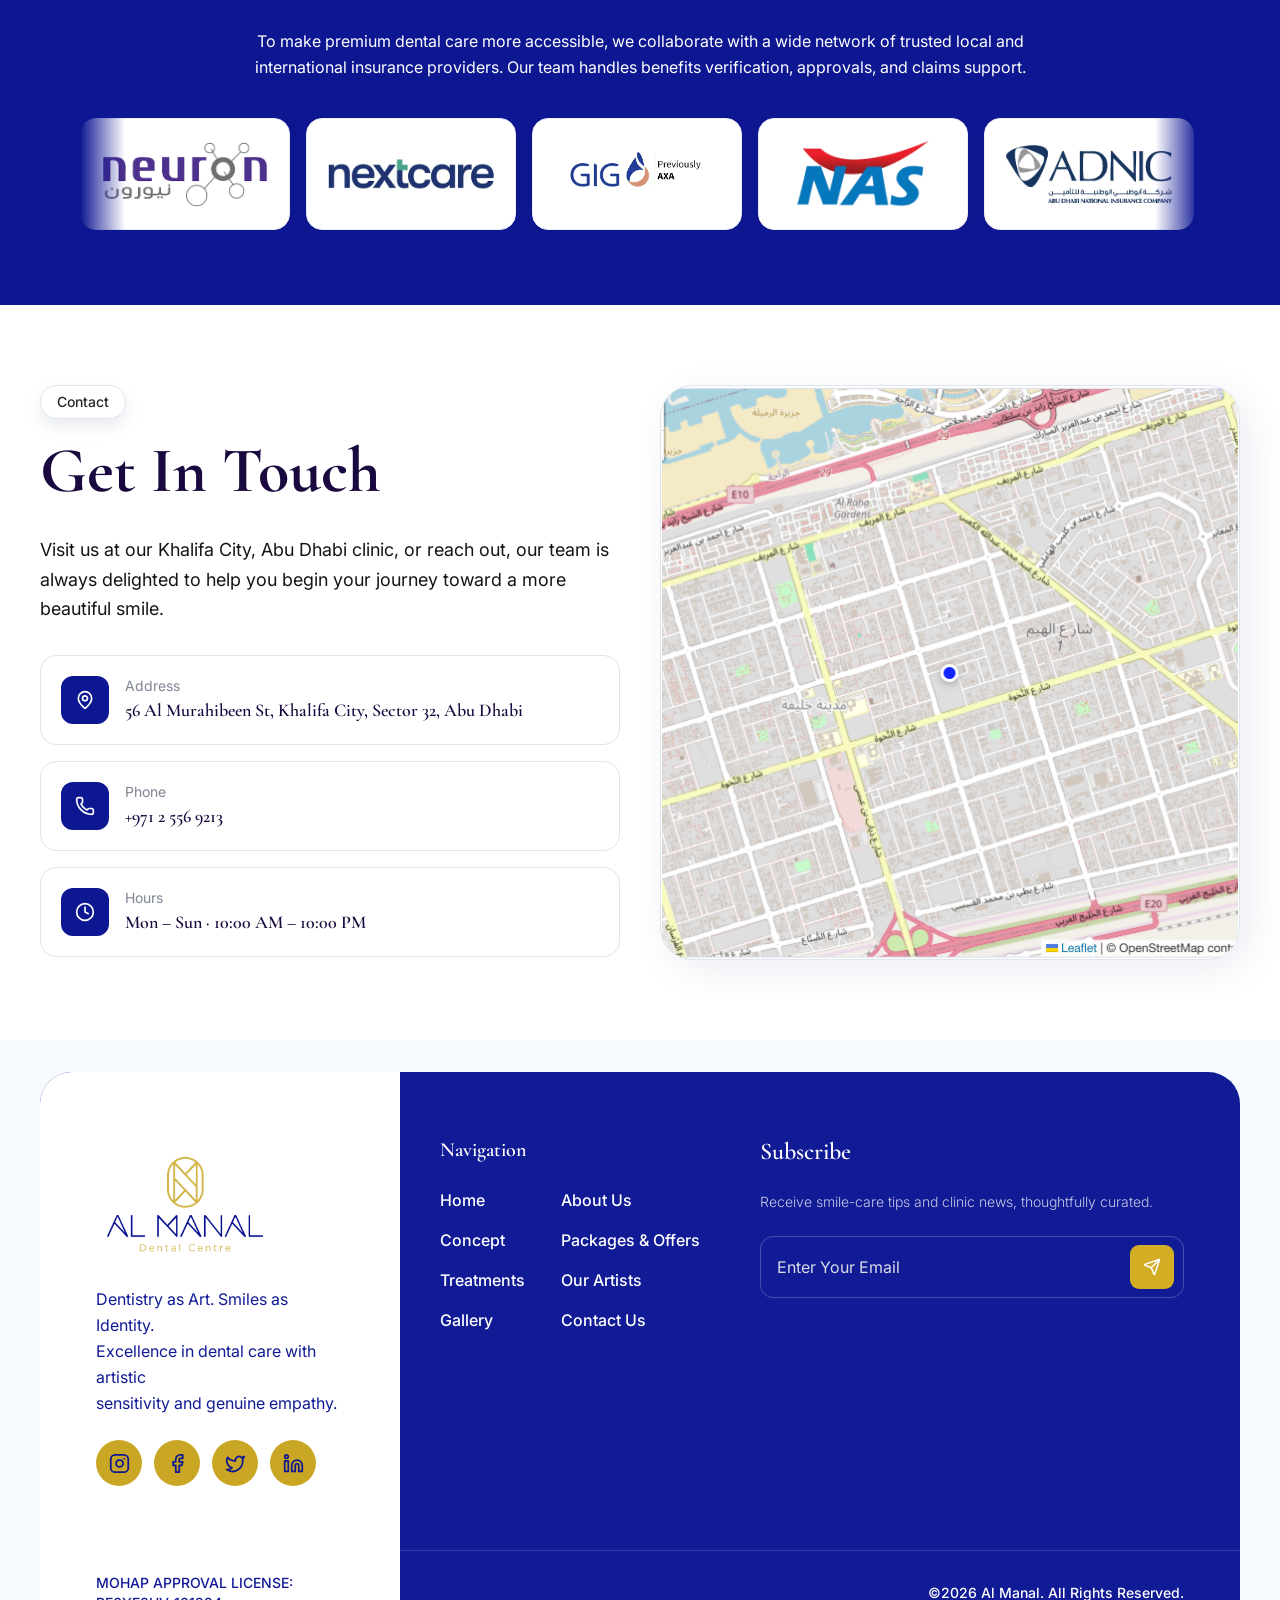
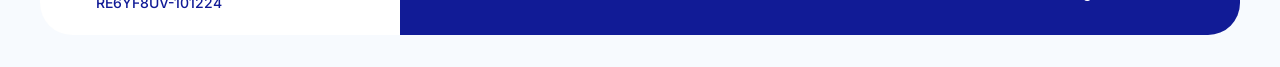
==== commit ba8bc85c: "Redesign treatment category cards" ====
--- a/index.html
+++ b/index.html
@@ -10,7 +10,7 @@
   <link href="https://fonts.googleapis.com/css2?family=Cormorant+Garamond:wght@600;700&family=Inter:wght@300;400;500;600&display=swap" rel="stylesheet">
   <link rel="stylesheet" href="style.css?v=13">
   <link rel="stylesheet" href="homepage.css?v=9">
-  <link rel="stylesheet" href="services.css?v=3">
+  <link rel="stylesheet" href="services.css?v=4">
   <link rel="stylesheet" href="navigation.css?v=1">
 </head>
 <body class="homepage">
--- a/services.css
+++ b/services.css
@@ -32,11 +32,13 @@
 @media(max-width:760px) { .services-support { grid-template-columns:1fr; } }
 @media(max-width:600px) { .services-view .services-page { padding:48px 20px; } .services-intro { font-size:16px; line-height:26px; } .services-cards { grid-template-columns:1fr; gap:20px; } .services-cards article { border-radius:24px; } .services-cards article>div:not(.service-photo) { padding:22px; } .services-cards a { min-height:44px; } .services-support article { border-radius:24px; padding:24px; } }
 @media(prefers-reduced-motion:reduce) { .services-cards article,.services-cards a img { transition:none; } }
-/* Detailed treatment lists supplied with the website feedback. */
-.treatment-categories{display:grid;grid-template-columns:repeat(3,minmax(0,1fr));gap:20px;margin:50px auto 0;max-width:1280px}
-.treatment-category{padding:28px;border:1px solid #dee5ed;border-radius:20px;background:#f8faff}
-.treatment-category h3{font-size:28px;line-height:1.2;color:#194c49;margin:0 0 18px}
-.treatment-category ul{margin:0;padding-left:20px}
-.treatment-category li{margin:9px 0;line-height:1.45;color:#194c49}
-@media(max-width:900px){.treatment-categories{grid-template-columns:repeat(2,minmax(0,1fr))}}
-@media(max-width:600px){.treatment-categories{grid-template-columns:1fr;gap:14px;margin-top:32px}.treatment-category{padding:22px}}
+/* Detailed treatment lists share the layout and visual language of the cards above. */
+.treatment-categories{display:grid;grid-template-columns:repeat(3,minmax(0,1fr));gap:24px;margin:32px 0 0}
+.treatment-category{min-width:0;padding:28px 26px 30px;border:1px solid #dee5ed;border-radius:18px;background:#fff;box-shadow:0 8px 28px rgba(7,0,108,.035);position:relative;overflow:hidden}
+.treatment-category:before{content:"";position:absolute;top:0;left:26px;width:52px;height:3px;border-radius:0 0 3px 3px;background:#d2b446}
+.treatment-category h3{font-size:29px;line-height:1.15;color:#0e1792;margin:6px 0 20px;max-width:18ch}
+.treatment-category ul{margin:0;padding:0;list-style:none;display:grid;gap:11px}
+.treatment-category li{display:grid;grid-template-columns:7px minmax(0,1fr);align-items:start;gap:12px;font-size:14px;line-height:1.55;color:#343b4a}
+.treatment-category li:before{content:"";width:7px;height:7px;margin-top:.55em;border-radius:50%;background:#d2b446}
+@media(max-width:1000px){.treatment-categories{grid-template-columns:repeat(2,minmax(0,1fr))}}
+@media(max-width:600px){.treatment-categories{grid-template-columns:1fr;gap:18px;margin-top:24px}.treatment-category{padding:25px 22px 26px}.treatment-category:before{left:22px}.treatment-category h3{font-size:27px;margin-bottom:17px}}
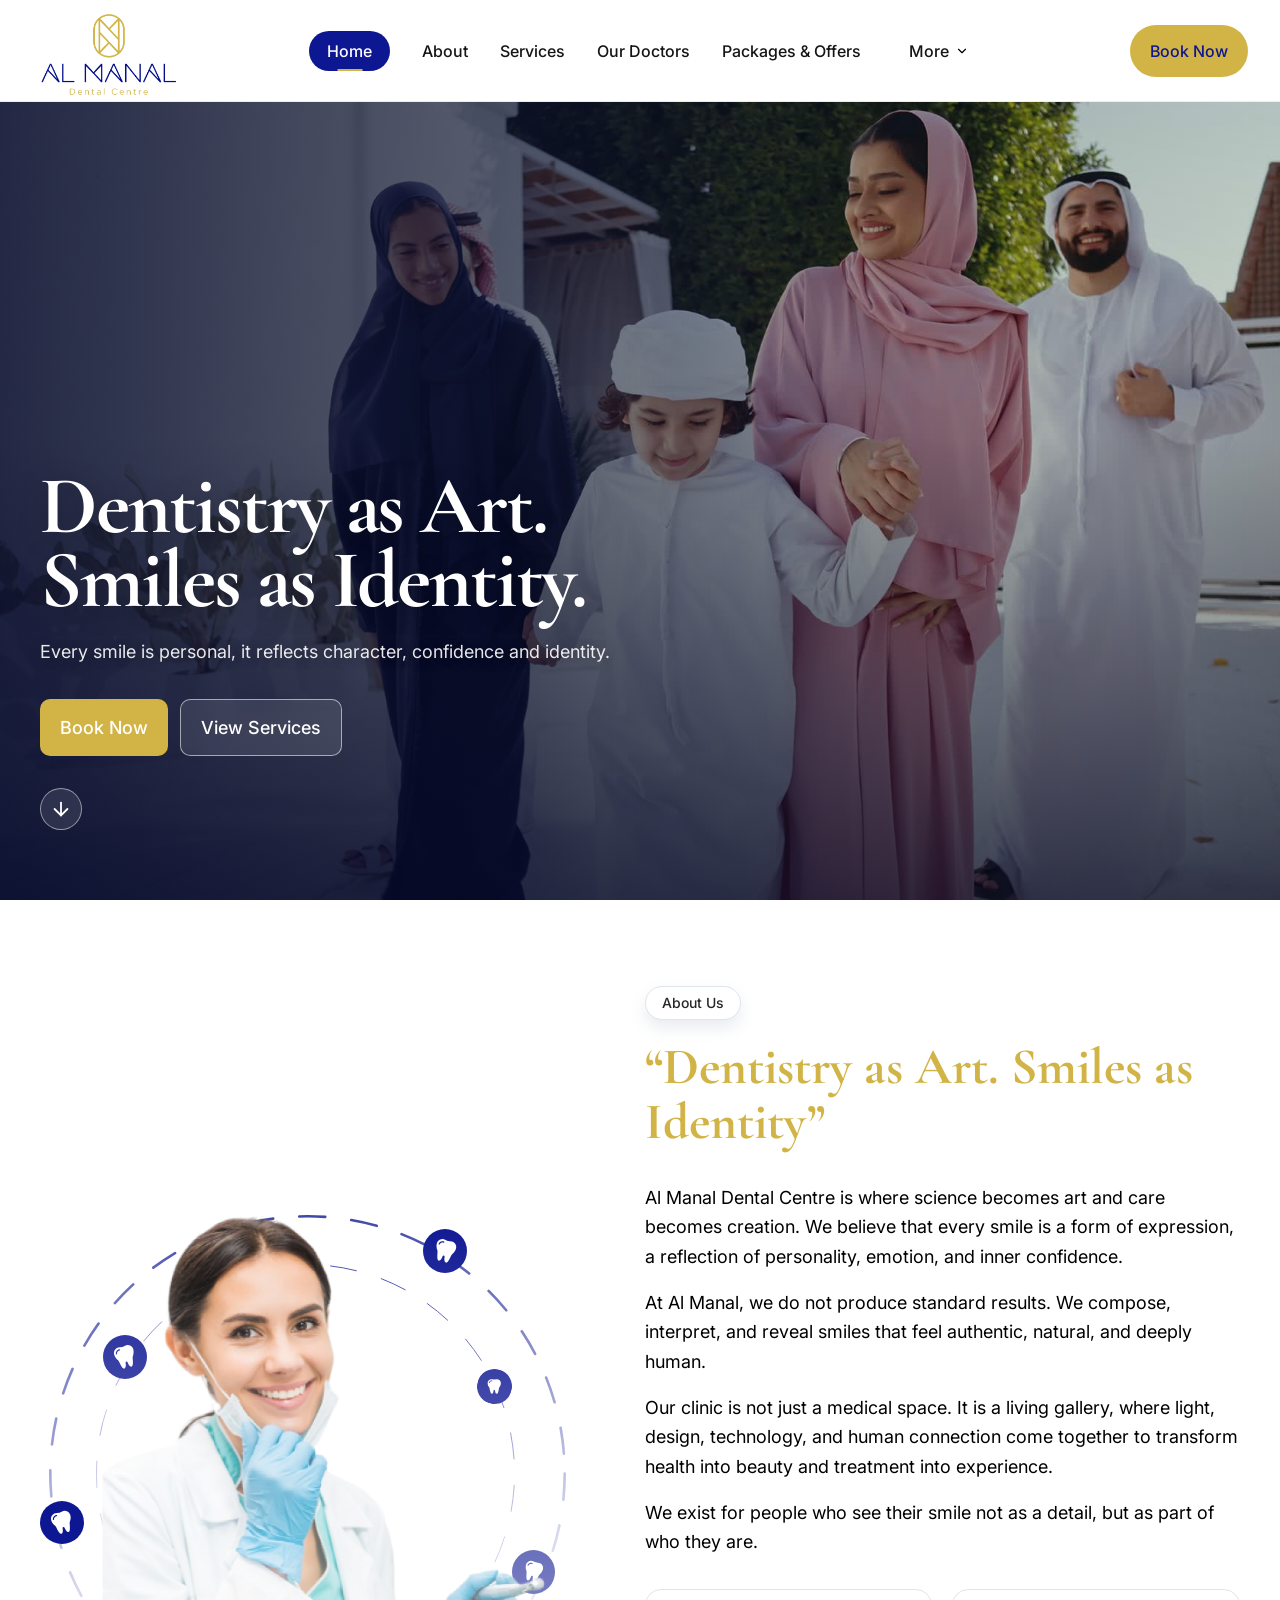
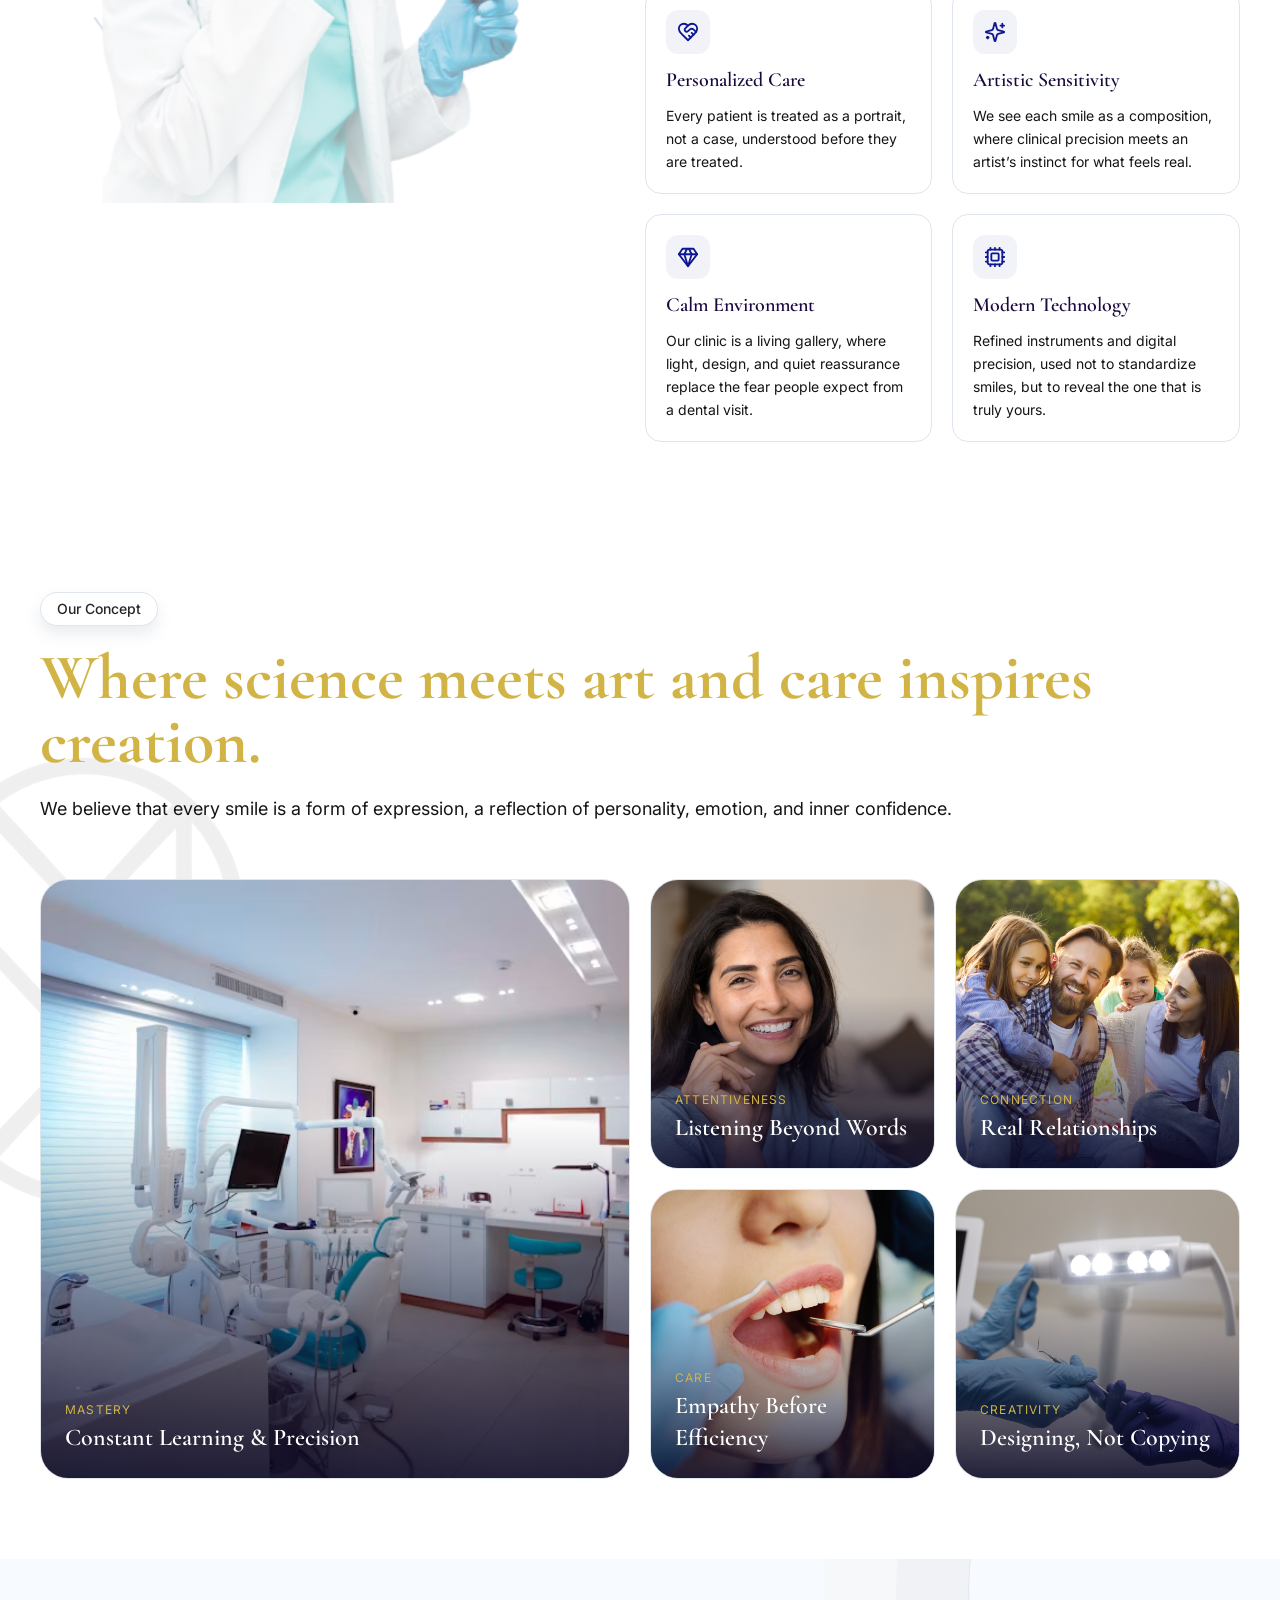
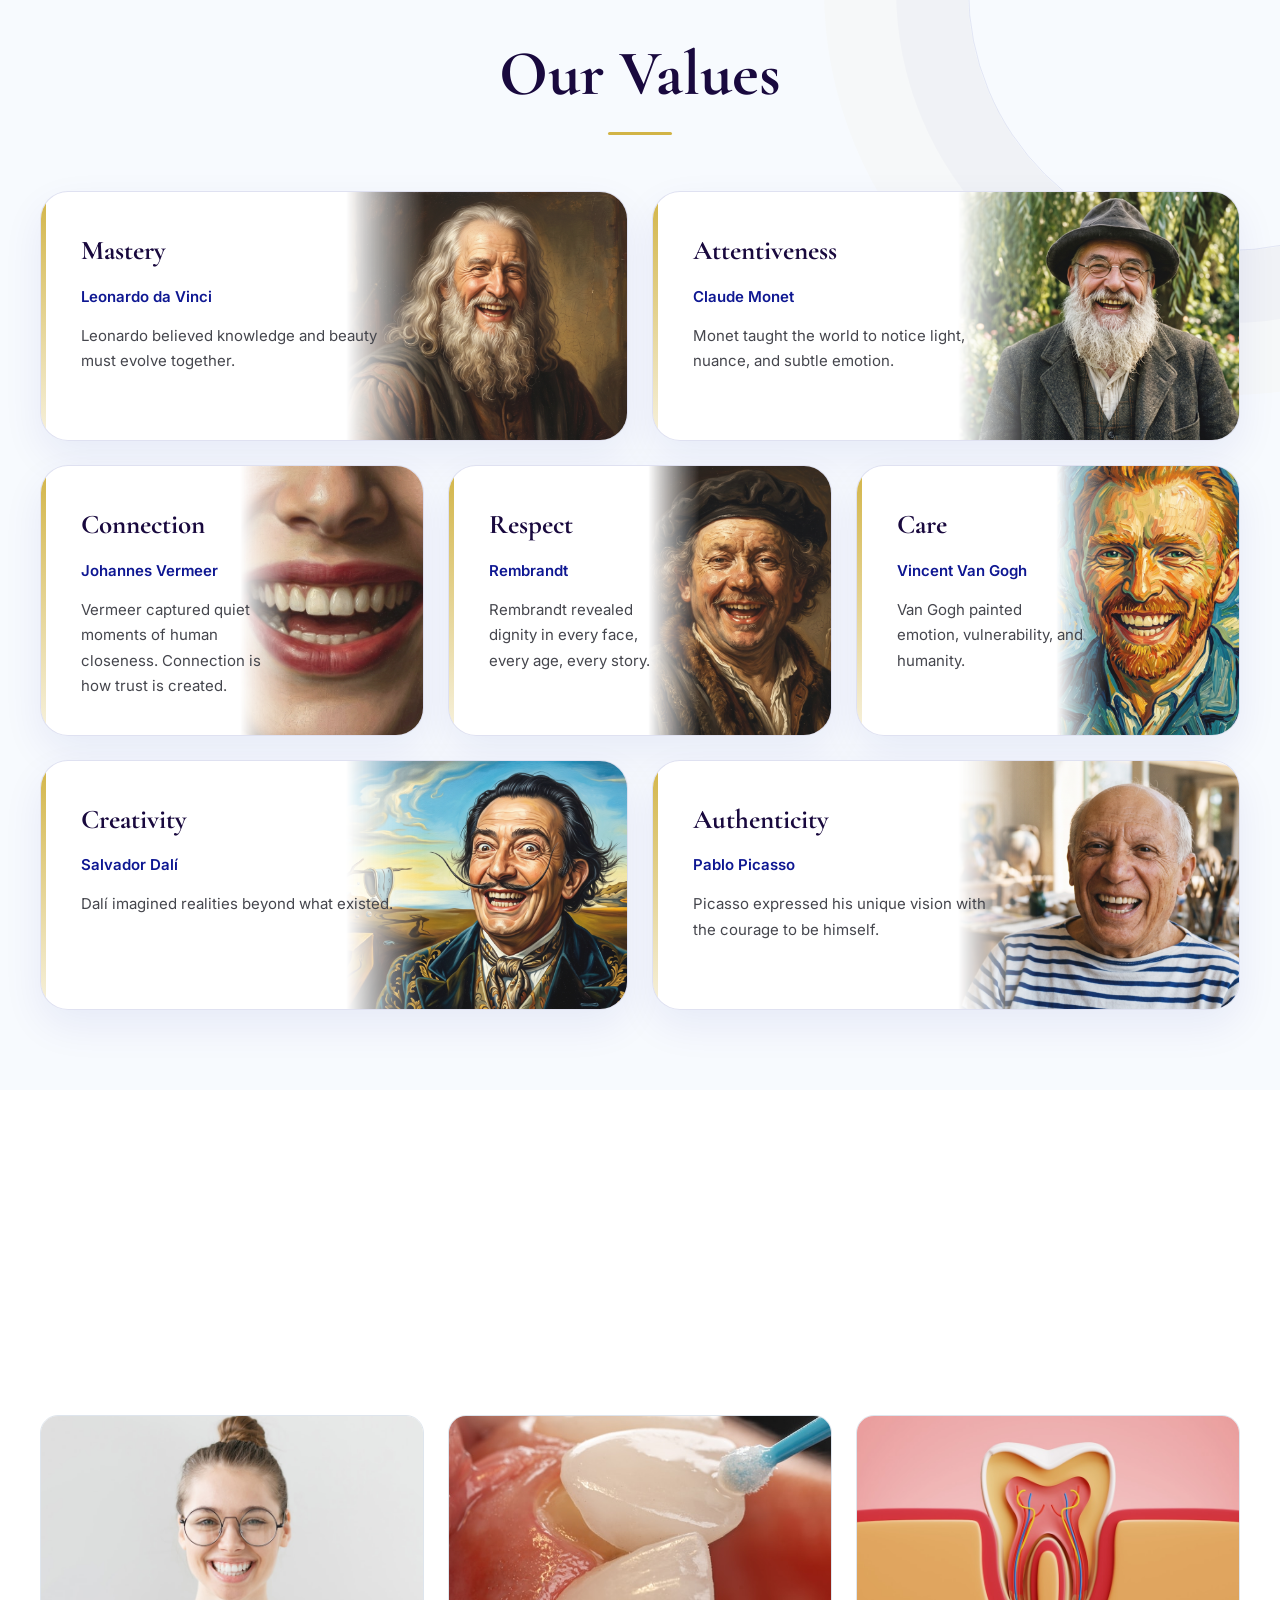
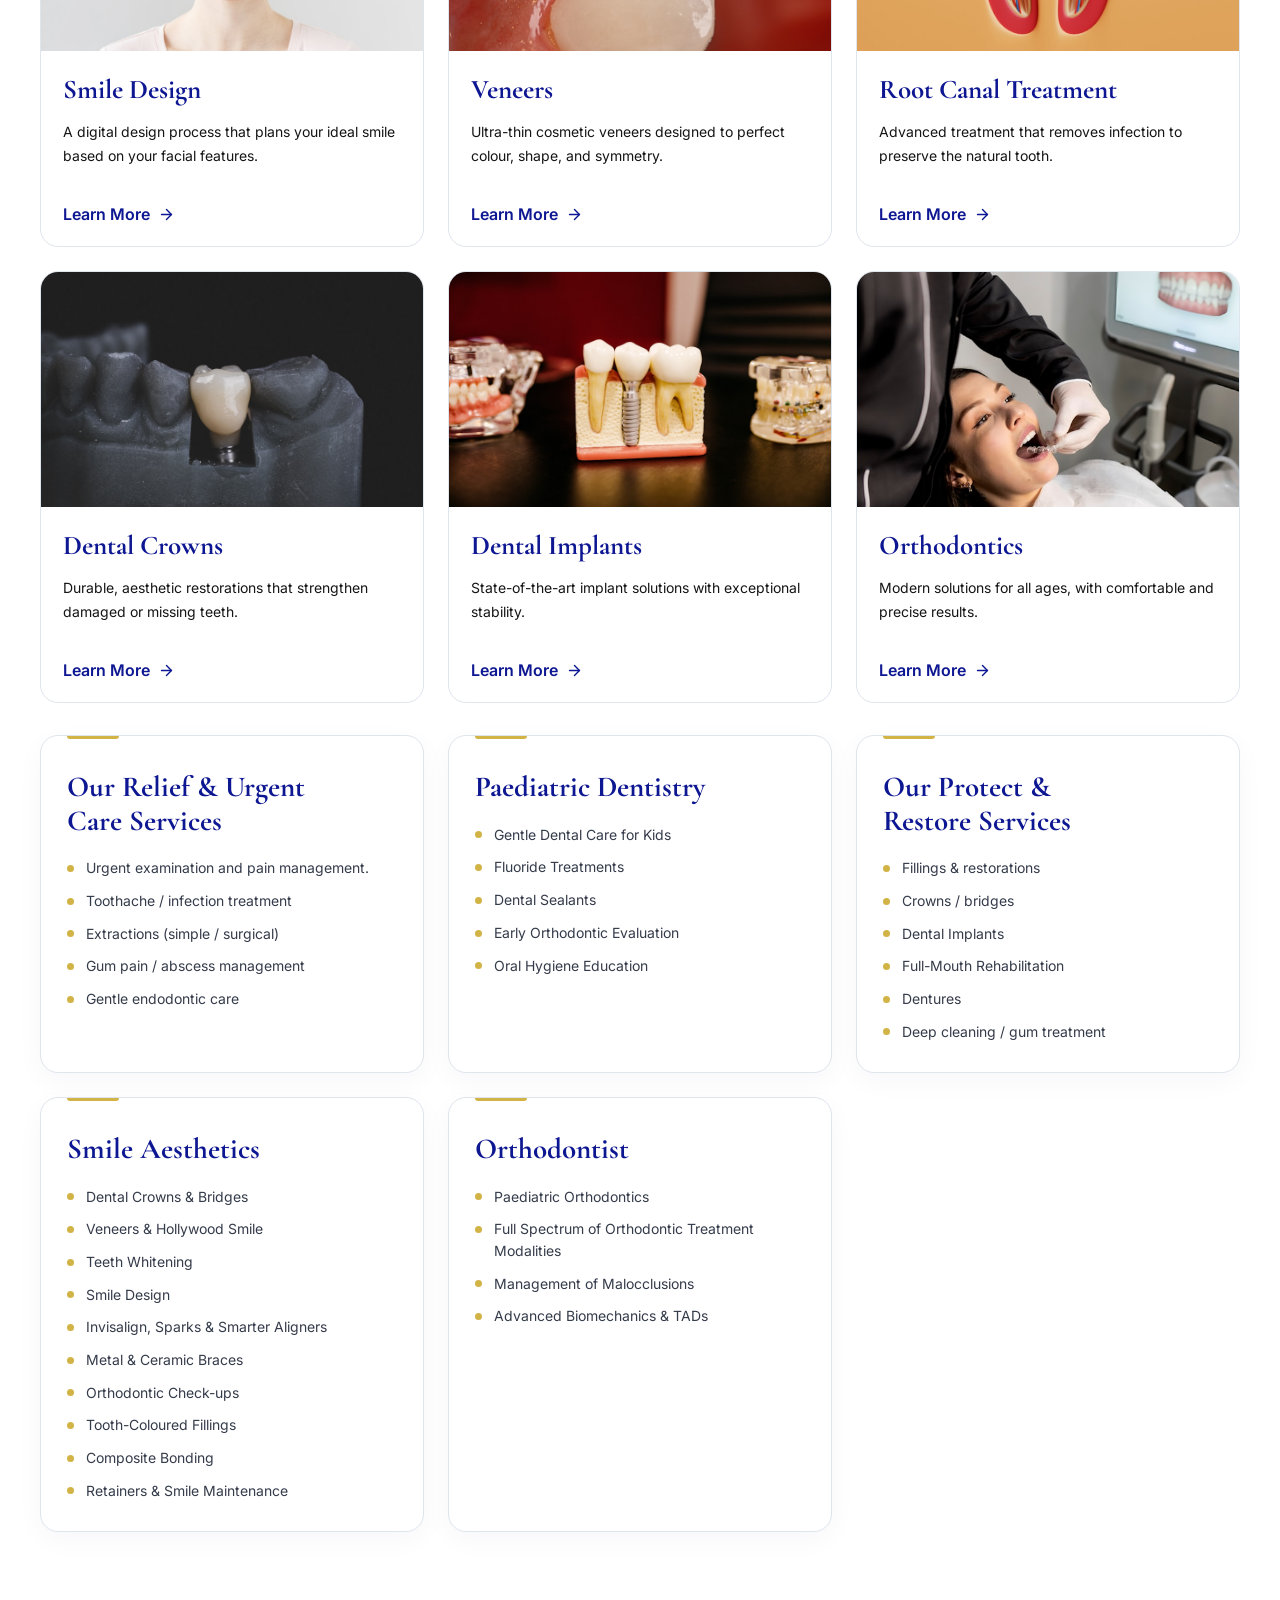
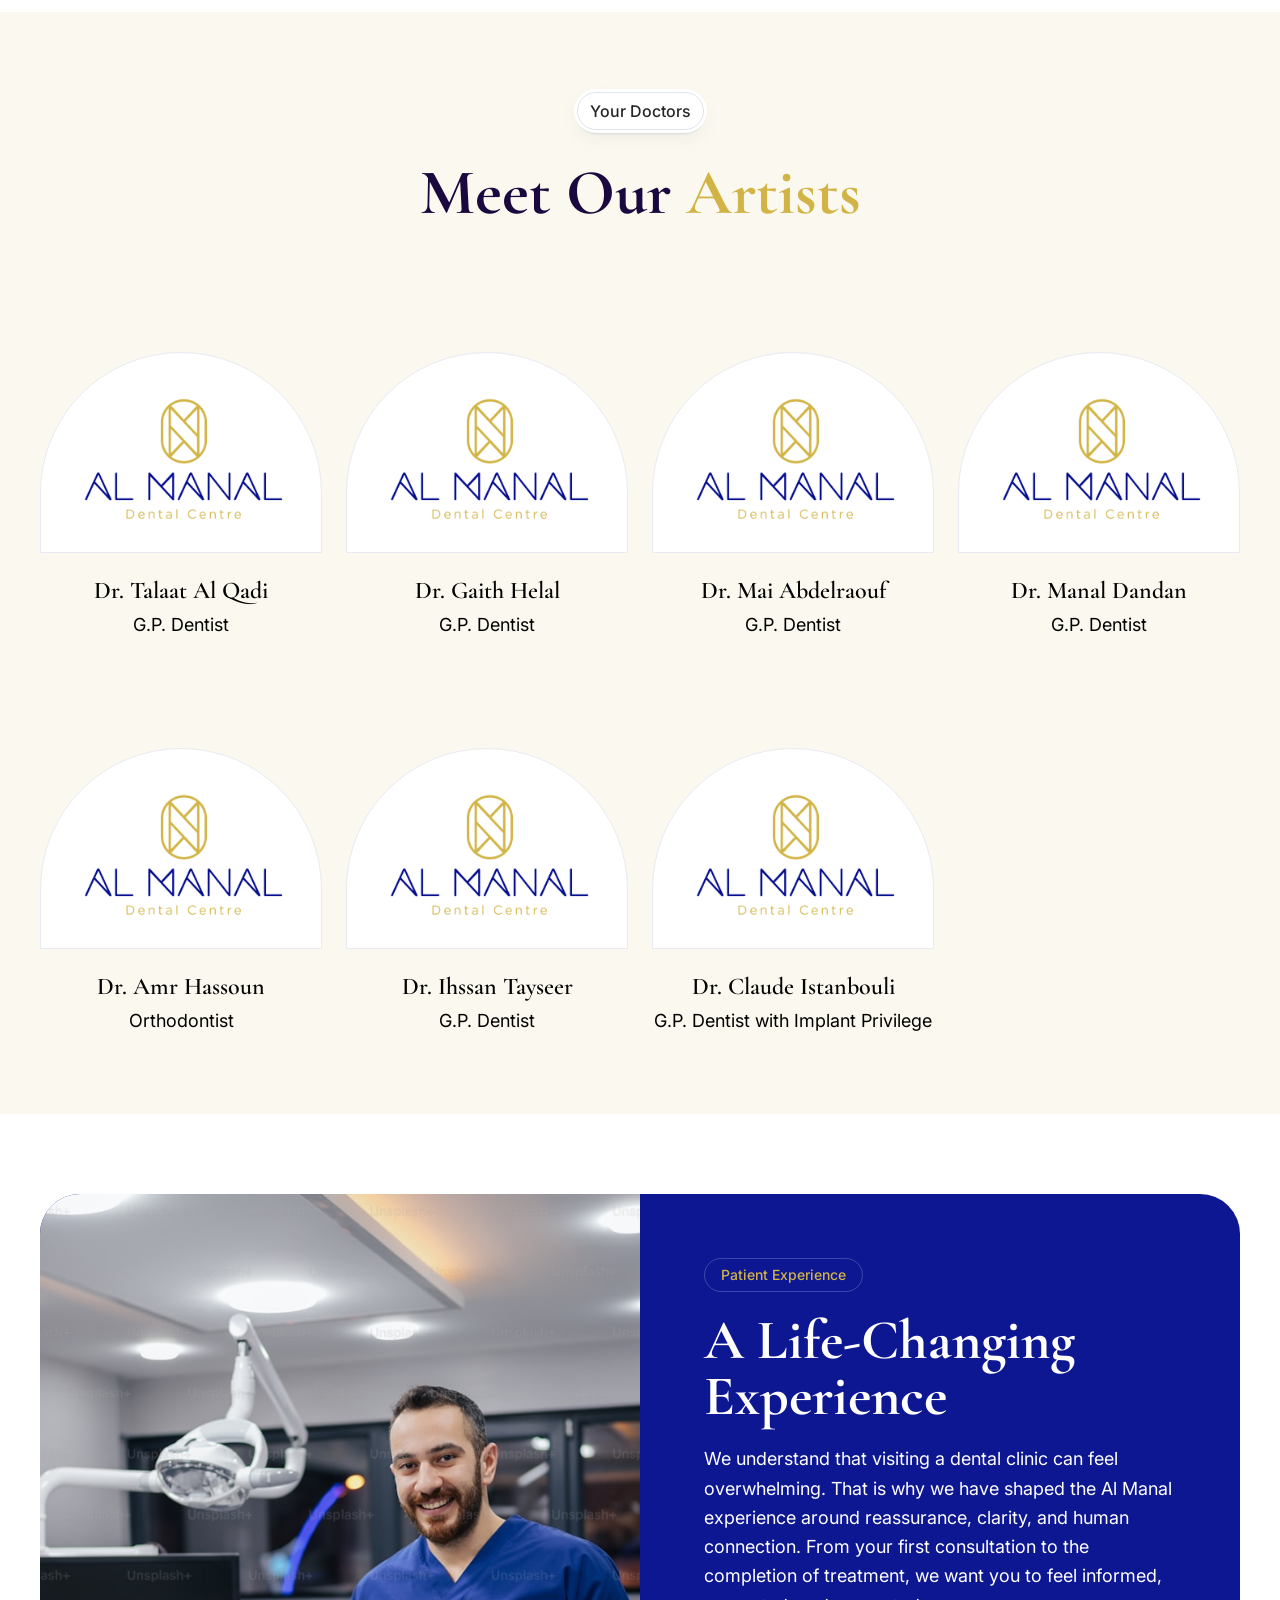
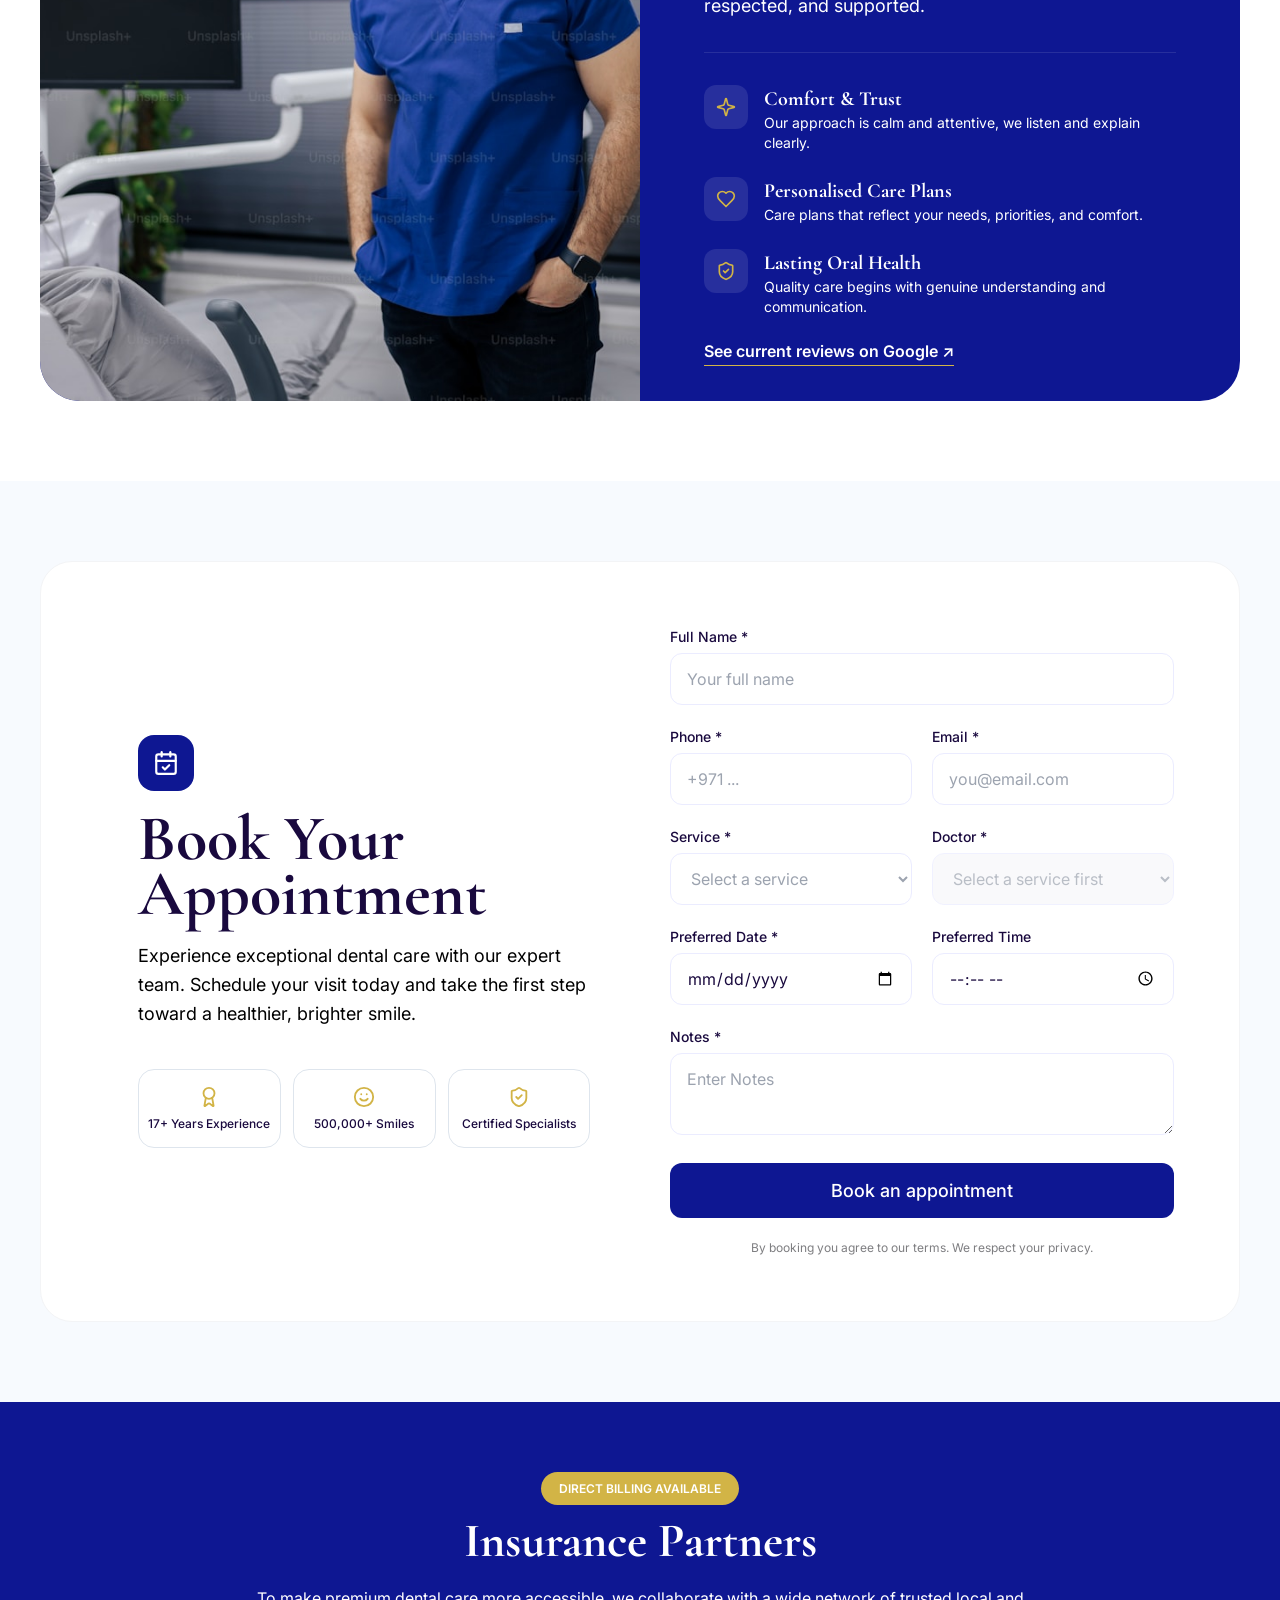
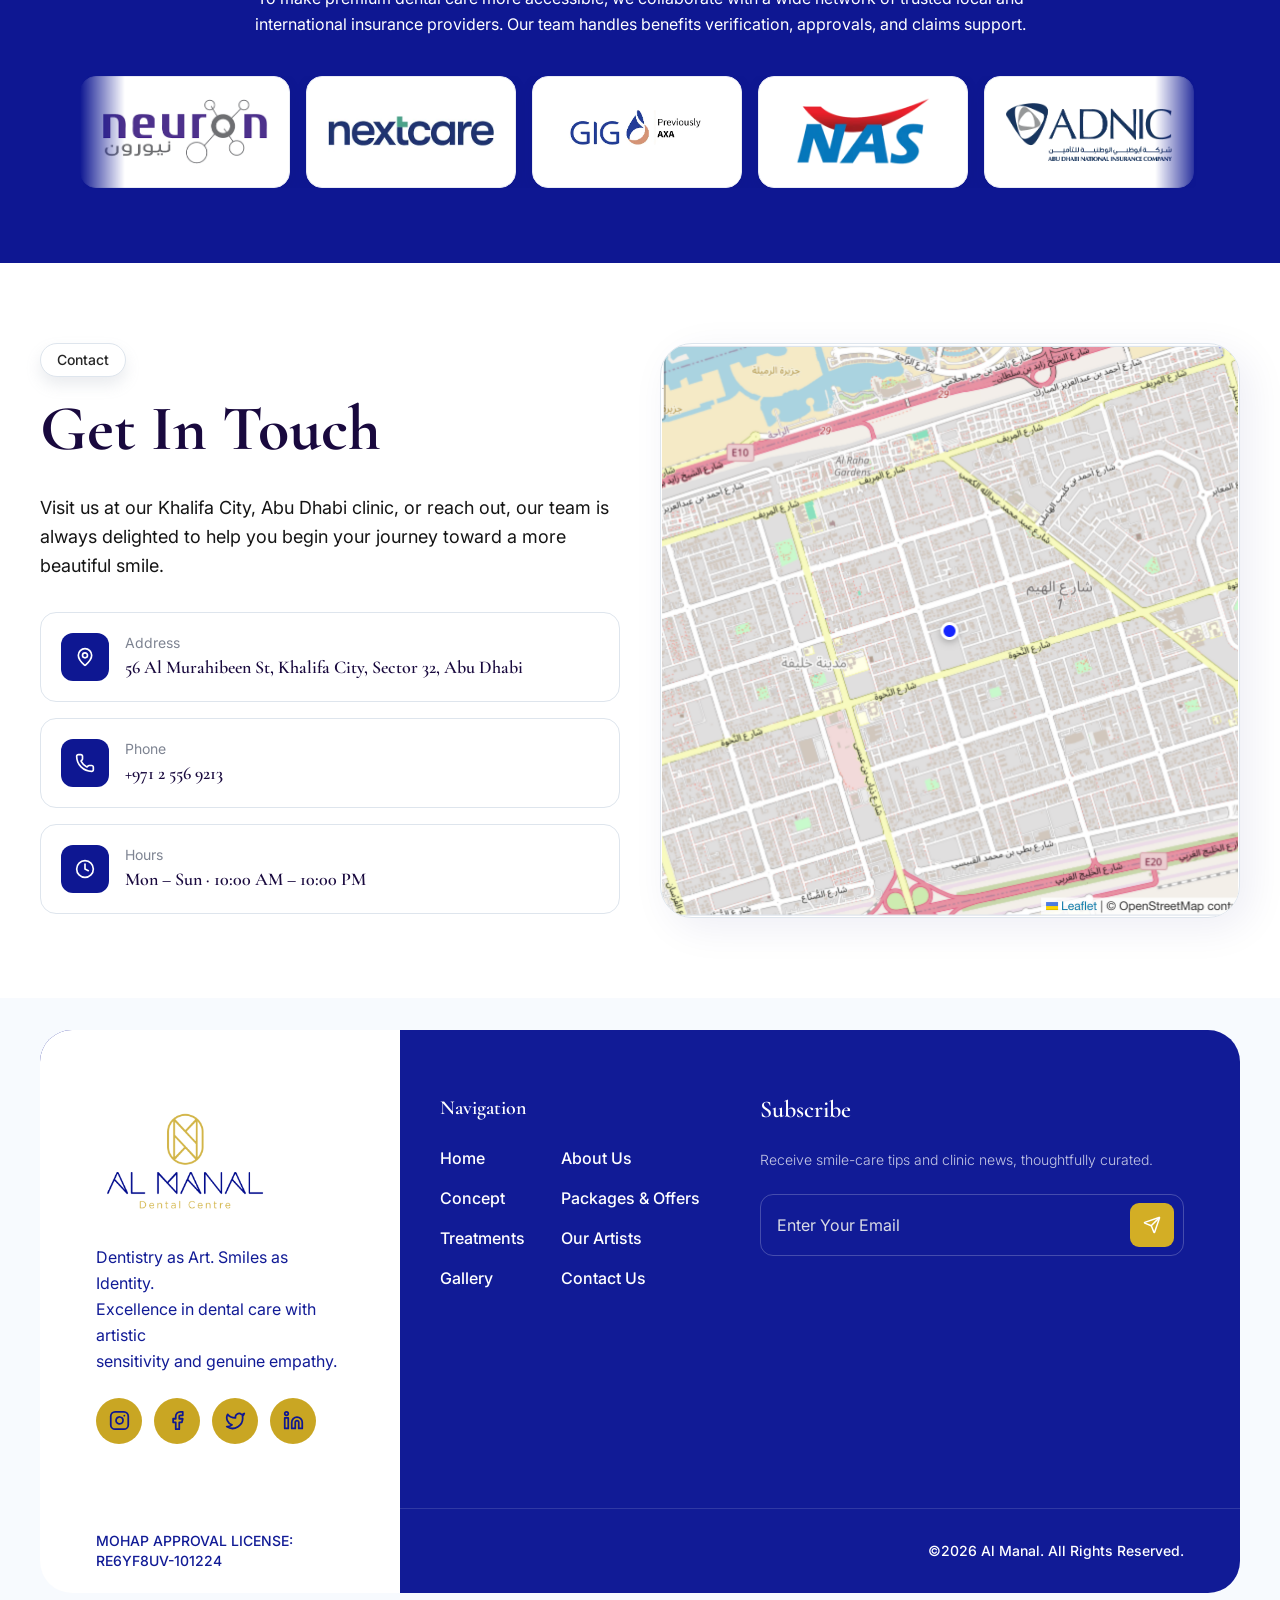
==== commit 04c1bcdc: "Update hero video, values cards, and clinic feedback" ====
--- a/index.html
+++ b/index.html
@@ -26,8 +26,8 @@
 
   <main>
     <section class="hero hero-video-section" id="home">
-      <video id="hero-video" class="hero-video hero-video-bg" autoplay muted loop playsinline preload="auto" poster="assets/hero-video-poster.jpg" aria-label="Dental care video">
-        <source src="assets/hero-video-web.mp4" type="video/mp4">
+      <video id="hero-video" class="hero-video hero-video-bg" autoplay muted loop playsinline preload="auto" poster="assets/hero-video-poster.jpg?v=20261020" aria-label="Dental care video">
+        <source src="assets/hero-video-web.mp4?v=20261020" type="video/mp4">
       </video>
       <div class="hero-shade" aria-hidden="true"></div>
       <div class="hero-copy">
@@ -75,13 +75,13 @@
     <section class="section home-values" id="our-values">
       <div class="center-heading"><h2>Our Values</h2></div>
       <div class="home-values-grid">
-        <article style="--value-image:url('assets/value-leonardo.jpg')"><h3>Leonardo da Vinci</h3><em>Value: Mastery</em><p>Leonardo believed knowledge and beauty must evolve together.</p></article>
-        <article style="--value-image:url('assets/value-monet.jpg')"><h3>Claude Monet</h3><em>Value: Attentiveness</em><p>Monet taught the world to notice light, nuance, and subtle emotion.</p></article>
-        <article style="--value-image:url('assets/value-vermeer.jpg')"><h3>Johannes Vermeer</h3><em>Value: Connection</em><p>Vermeer captured quiet moments of human closeness. Connection is how trust is created.</p></article>
-        <article style="--value-image:url('assets/value-rembrandt.jpg')"><h3>Rembrandt</h3><em>Value: Respect</em><p>Rembrandt revealed dignity in every face, every age, every story.</p></article>
-        <article style="--value-image:url('assets/value-van-gogh.jpg')"><h3>Vincent Van Gogh</h3><em>Value: Care</em><p>Van Gogh painted emotion, vulnerability, and humanity.</p></article>
-        <article style="--value-image:url('assets/value-dali.jpg')"><h3>Salvador Dalí</h3><em>Value: Creativity</em><p>Dalí imagined realities beyond what existed.</p></article>
-        <article style="--value-image:url('assets/value-picasso.jpg')"><h3>Pablo Picasso</h3><em>Value: Authenticity</em><p>Picasso expressed his unique vision with the courage to be himself.</p></article>
+        <article style="--value-image:url('assets/value-leonardo.jpg?v=20261020')"><h3>Mastery</h3><span class="value-artist">Leonardo da Vinci</span><p>Leonardo believed knowledge and beauty must evolve together.</p></article>
+        <article style="--value-image:url('assets/value-monet.jpg?v=20261020')"><h3>Attentiveness</h3><span class="value-artist">Claude Monet</span><p>Monet taught the world to notice light, nuance, and subtle emotion.</p></article>
+        <article style="--value-image:url('assets/value-vermeer.jpg')"><h3>Connection</h3><span class="value-artist">Johannes Vermeer</span><p>Vermeer captured quiet moments of human closeness. Connection is how trust is created.</p></article>
+        <article style="--value-image:url('assets/value-rembrandt.jpg?v=20261020')"><h3>Respect</h3><span class="value-artist">Rembrandt</span><p>Rembrandt revealed dignity in every face, every age, every story.</p></article>
+        <article style="--value-image:url('assets/value-van-gogh.jpg?v=20261020')"><h3>Care</h3><span class="value-artist">Vincent Van Gogh</span><p>Van Gogh painted emotion, vulnerability, and humanity.</p></article>
+        <article style="--value-image:url('assets/value-dali.jpg?v=20261020')"><h3>Creativity</h3><span class="value-artist">Salvador Dalí</span><p>Dalí imagined realities beyond what existed.</p></article>
+        <article style="--value-image:url('assets/value-picasso.jpg?v=20261020')"><h3>Authenticity</h3><span class="value-artist">Pablo Picasso</span><p>Picasso expressed his unique vision with the courage to be himself.</p></article>
       </div>
     </section>
 
@@ -99,8 +99,8 @@
         <article><div class="home-doctor-photo home-doctor-placeholder"><img src="assets/logo-original.png" alt="Al Manal logo placeholder for Dr. Mai Abdelraouf" loading="lazy"></div><h3>Dr. Mai Abdelraouf</h3><p>G.P. Dentist</p></article>
         <article><div class="home-doctor-photo home-doctor-placeholder"><img src="assets/logo-original.png" alt="Al Manal logo placeholder for Dr. Manal Dandan" loading="lazy"></div><h3>Dr. Manal Dandan</h3><p>G.P. Dentist</p></article>
         <article><div class="home-doctor-photo home-doctor-placeholder"><img src="assets/logo-original.png" alt="Al Manal logo placeholder for Dr. Amr Hassoun" loading="lazy"></div><h3>Dr. Amr Hassoun</h3><p>Orthodontist</p></article>
-        <article><div class="home-doctor-photo home-doctor-placeholder"><img src="assets/logo-original.png" alt="Al Manal logo placeholder for Dr. Ihssan Tayseer" loading="lazy"></div><h3>Dr. Ihssan Tayseer</h3></article>
-        <article><div class="home-doctor-photo home-doctor-placeholder"><img src="assets/logo-original.png" alt="Al Manal logo placeholder for Dr. Claude Istanbouli" loading="lazy"></div><h3>Dr. Claude Istanbouli</h3></article>
+        <article><div class="home-doctor-photo home-doctor-placeholder"><img src="assets/logo-original.png" alt="Al Manal logo placeholder for Dr. Ihssan Tayseer" loading="lazy"></div><h3>Dr. Ihssan Tayseer</h3><p>G.P. Dentist</p></article>
+        <article><div class="home-doctor-photo home-doctor-placeholder"><img src="assets/logo-original.png" alt="Al Manal logo placeholder for Dr. Claude Istanbouli" loading="lazy"></div><h3>Dr. Claude Istanbouli</h3><p>G.P. Dentist with Implant Privilege</p></article>
       </div>
     </section>
 
--- a/homepage.css
+++ b/homepage.css
@@ -95,7 +95,7 @@
 .home-values-grid h3{position:relative;z-index:1;max-width:100%;margin:0 0 18px;color:var(--home-heading);font-size:27px;line-height:1.25}
 .home-values-grid h3{max-width:62%}
 .home-values-grid h3 b{display:block;margin-top:5px;color:var(--brand-accent);font-weight:600}
-.home-values-grid em{position:relative;z-index:1;display:inline-flex;padding:7px 12px;border-radius:999px;background:rgba(14,23,146,.07);color:var(--brand-primary);font-size:13px;font-weight:600}
+.home-values-grid .value-artist{position:relative;z-index:1;display:block;max-width:62%;color:var(--brand-primary);font-size:15px;font-weight:600;line-height:1.4}
 .home-values-grid p{position:relative;z-index:1;max-width:62%;margin:24px 0 0;color:#45464d;font-size:15px;line-height:1.7}
 .home-values-grid p{margin-top:16px}
 @media(hover:hover){.home-values-grid article:hover{transform:translateY(-6px);border-color:rgba(210,180,70,.55);box-shadow:0 22px 50px rgba(17,27,150,.12)}}
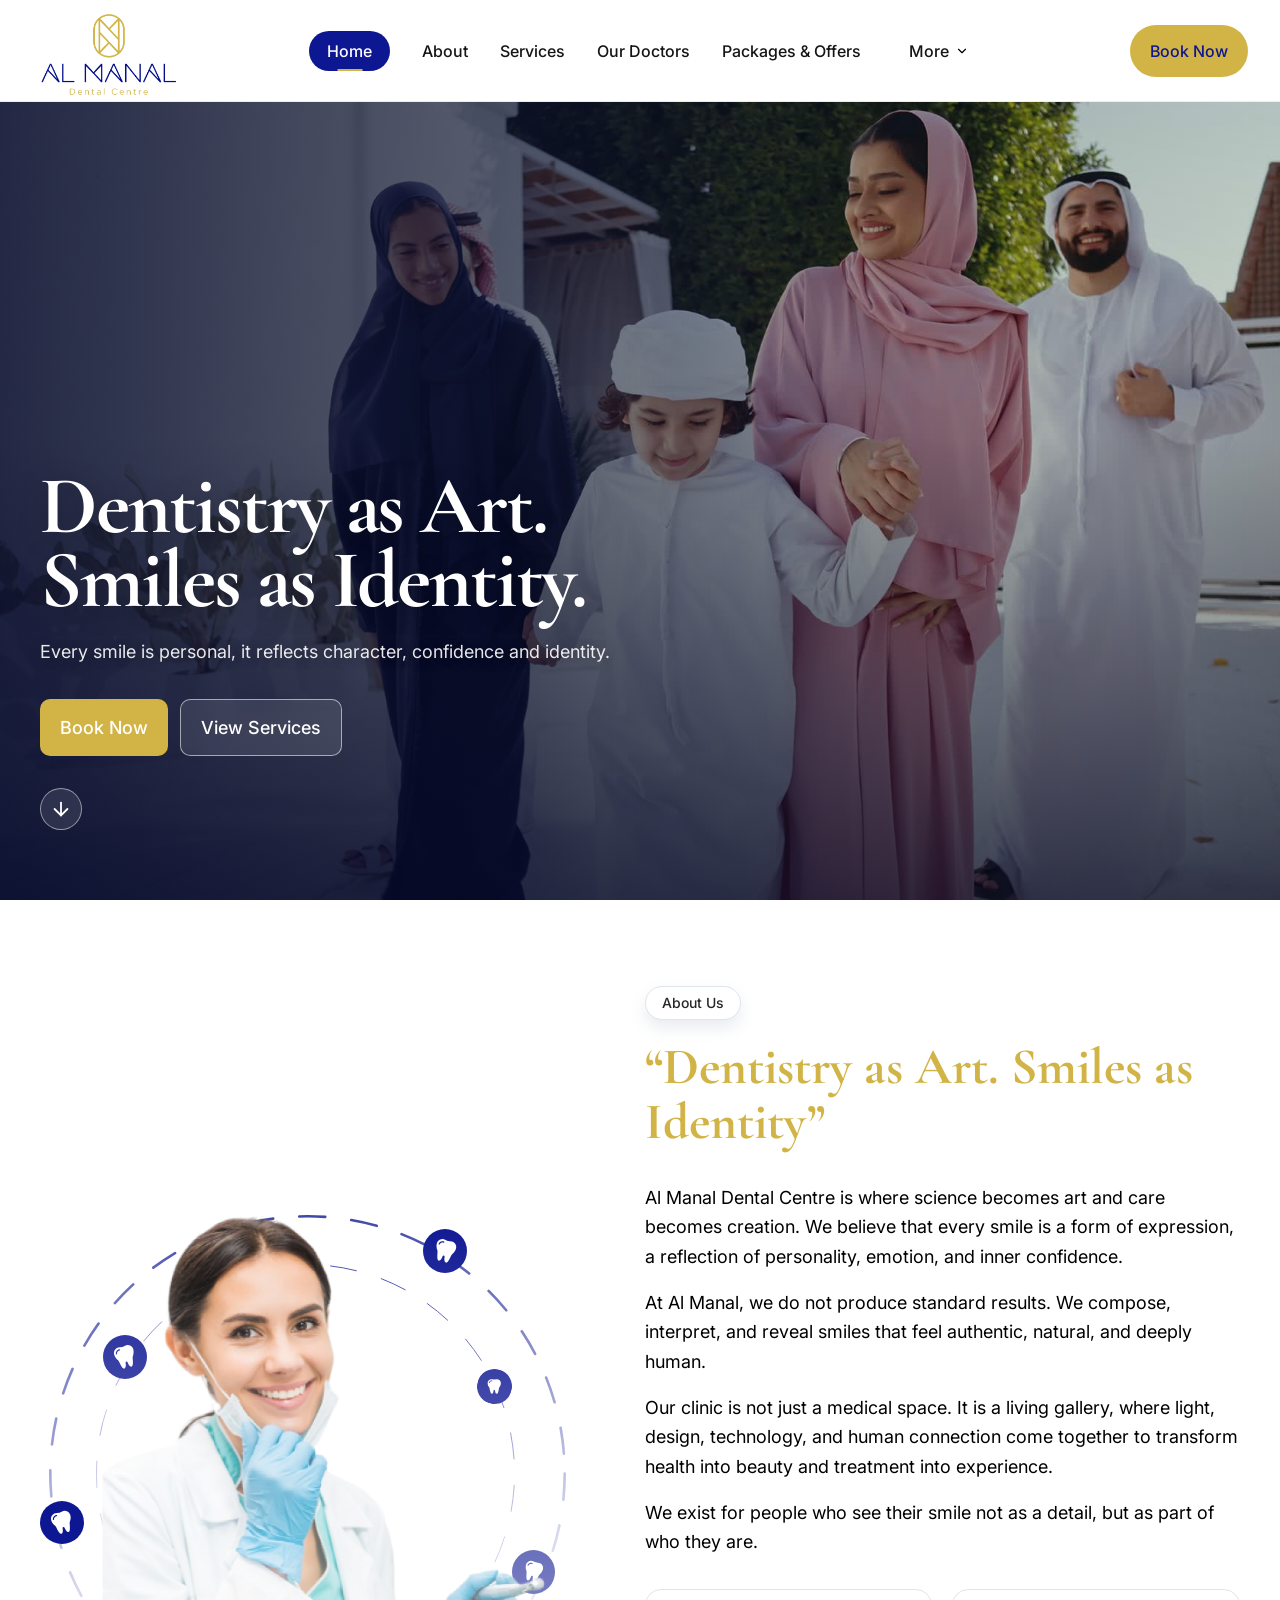
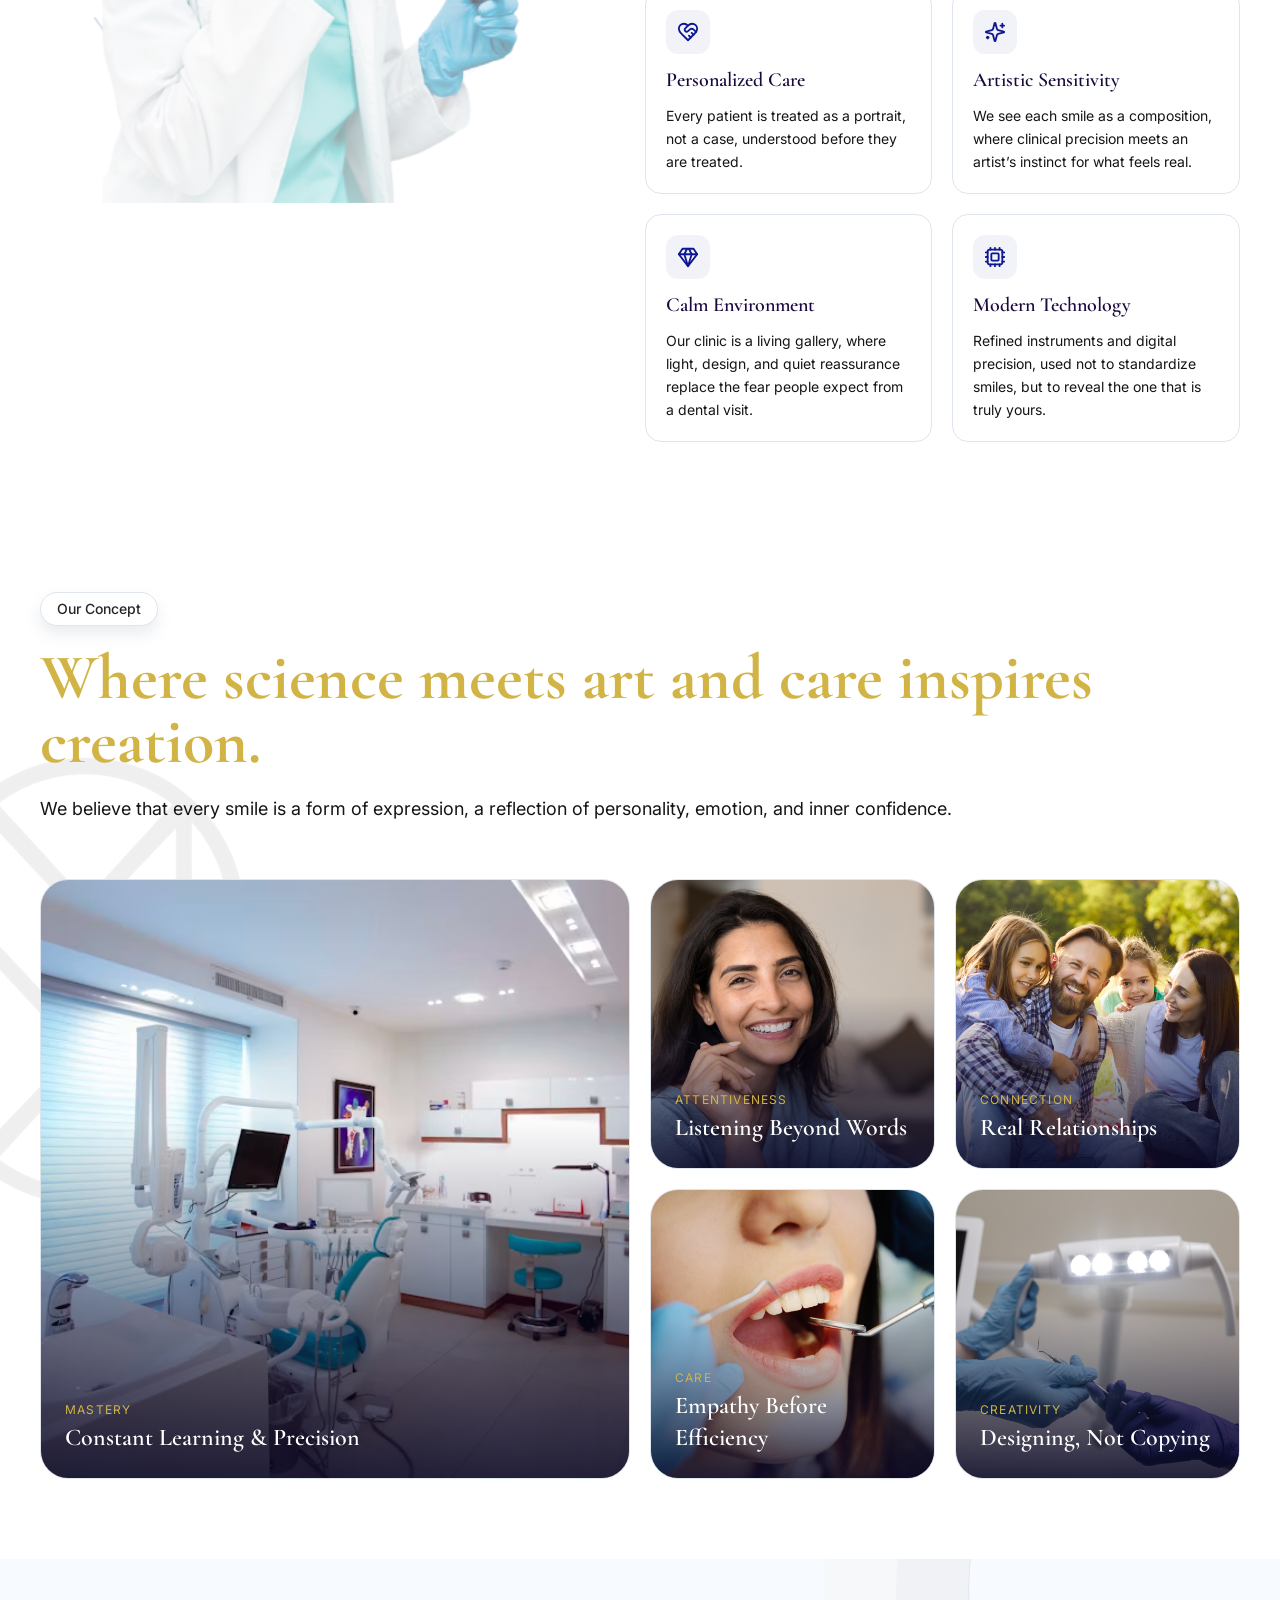
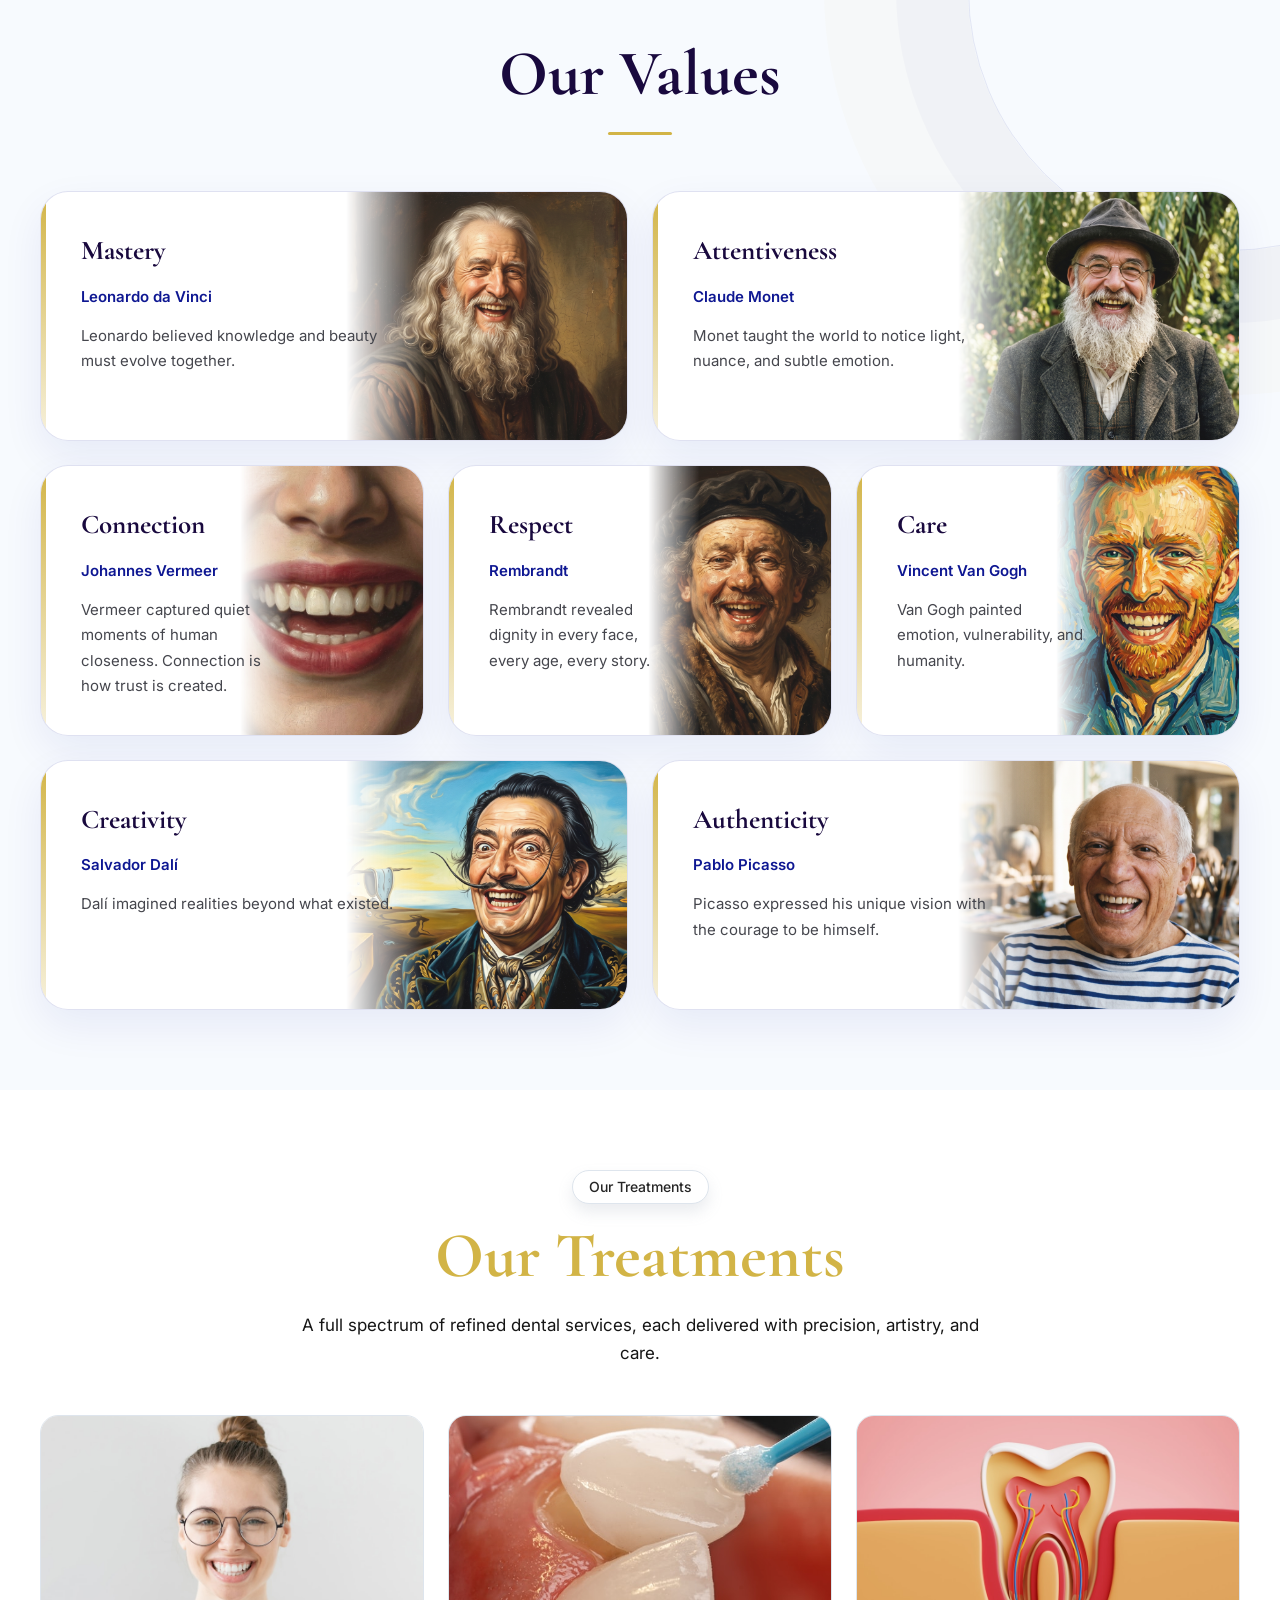
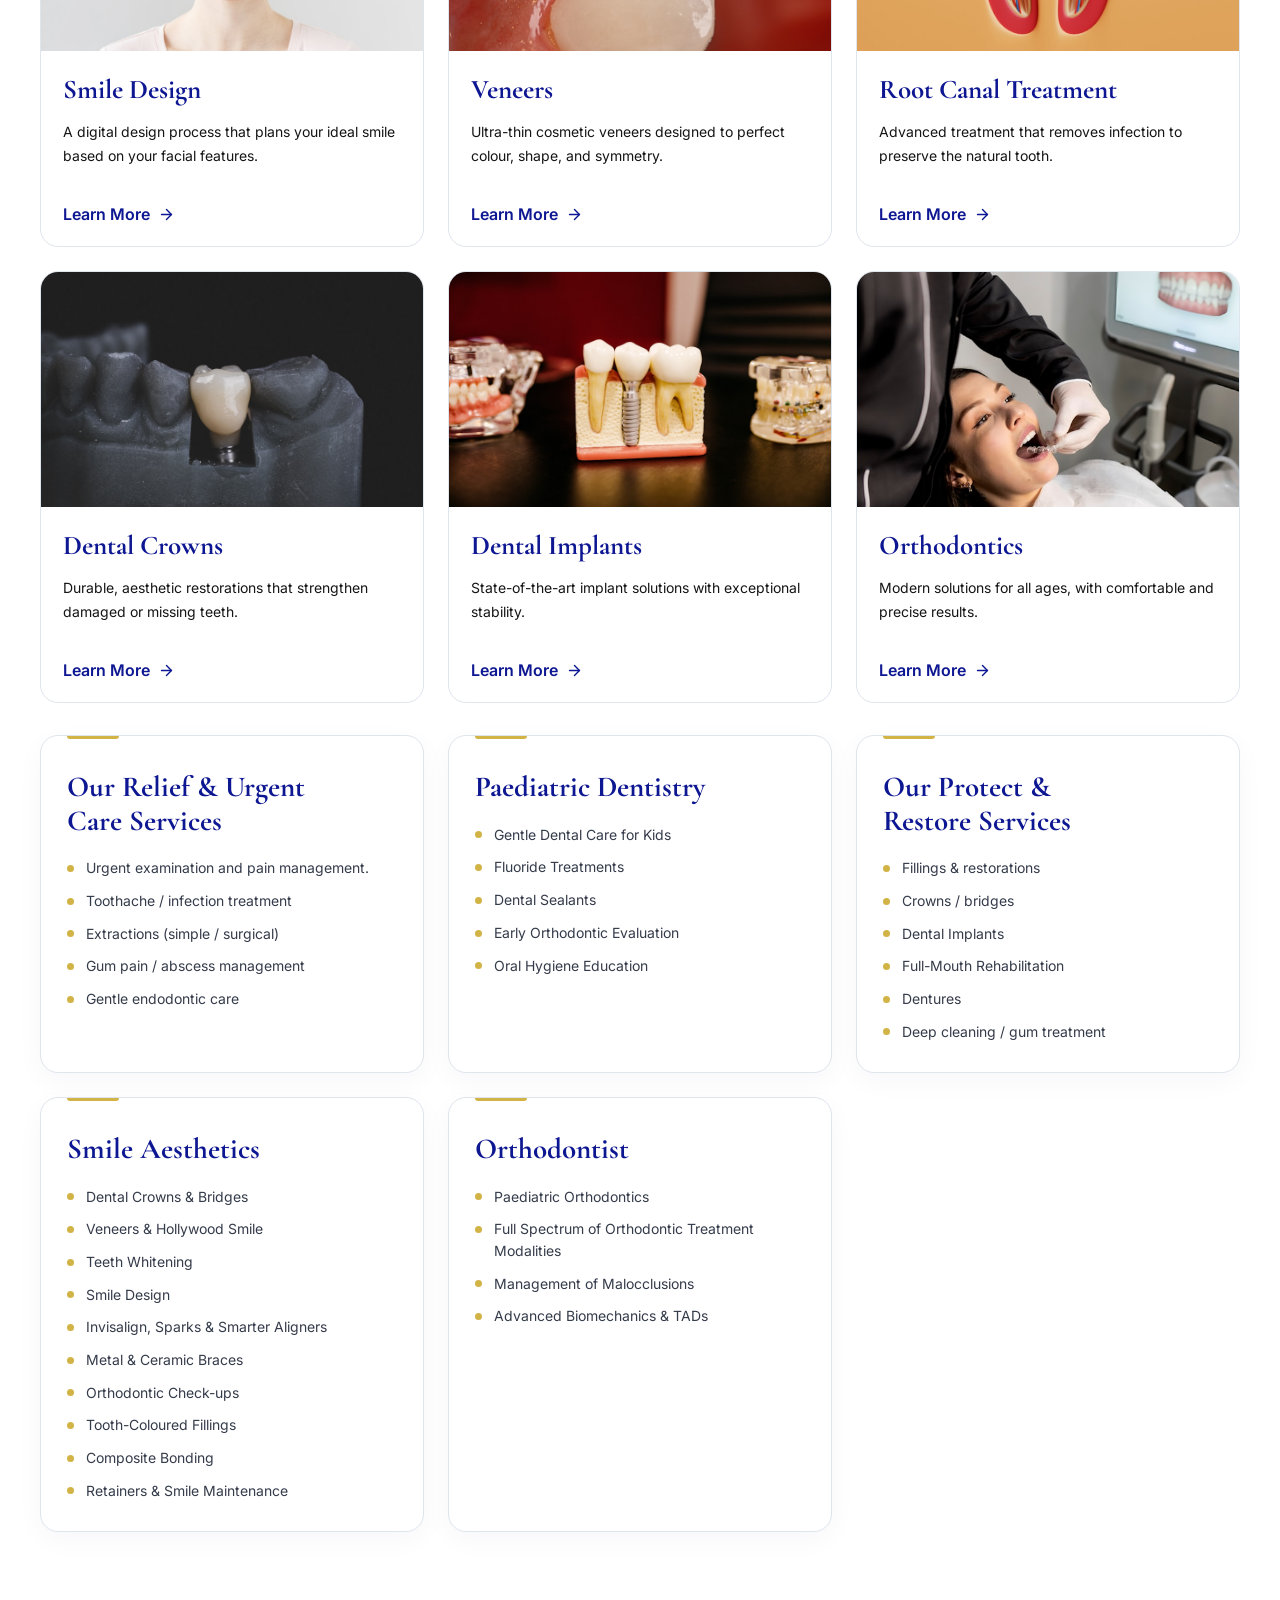
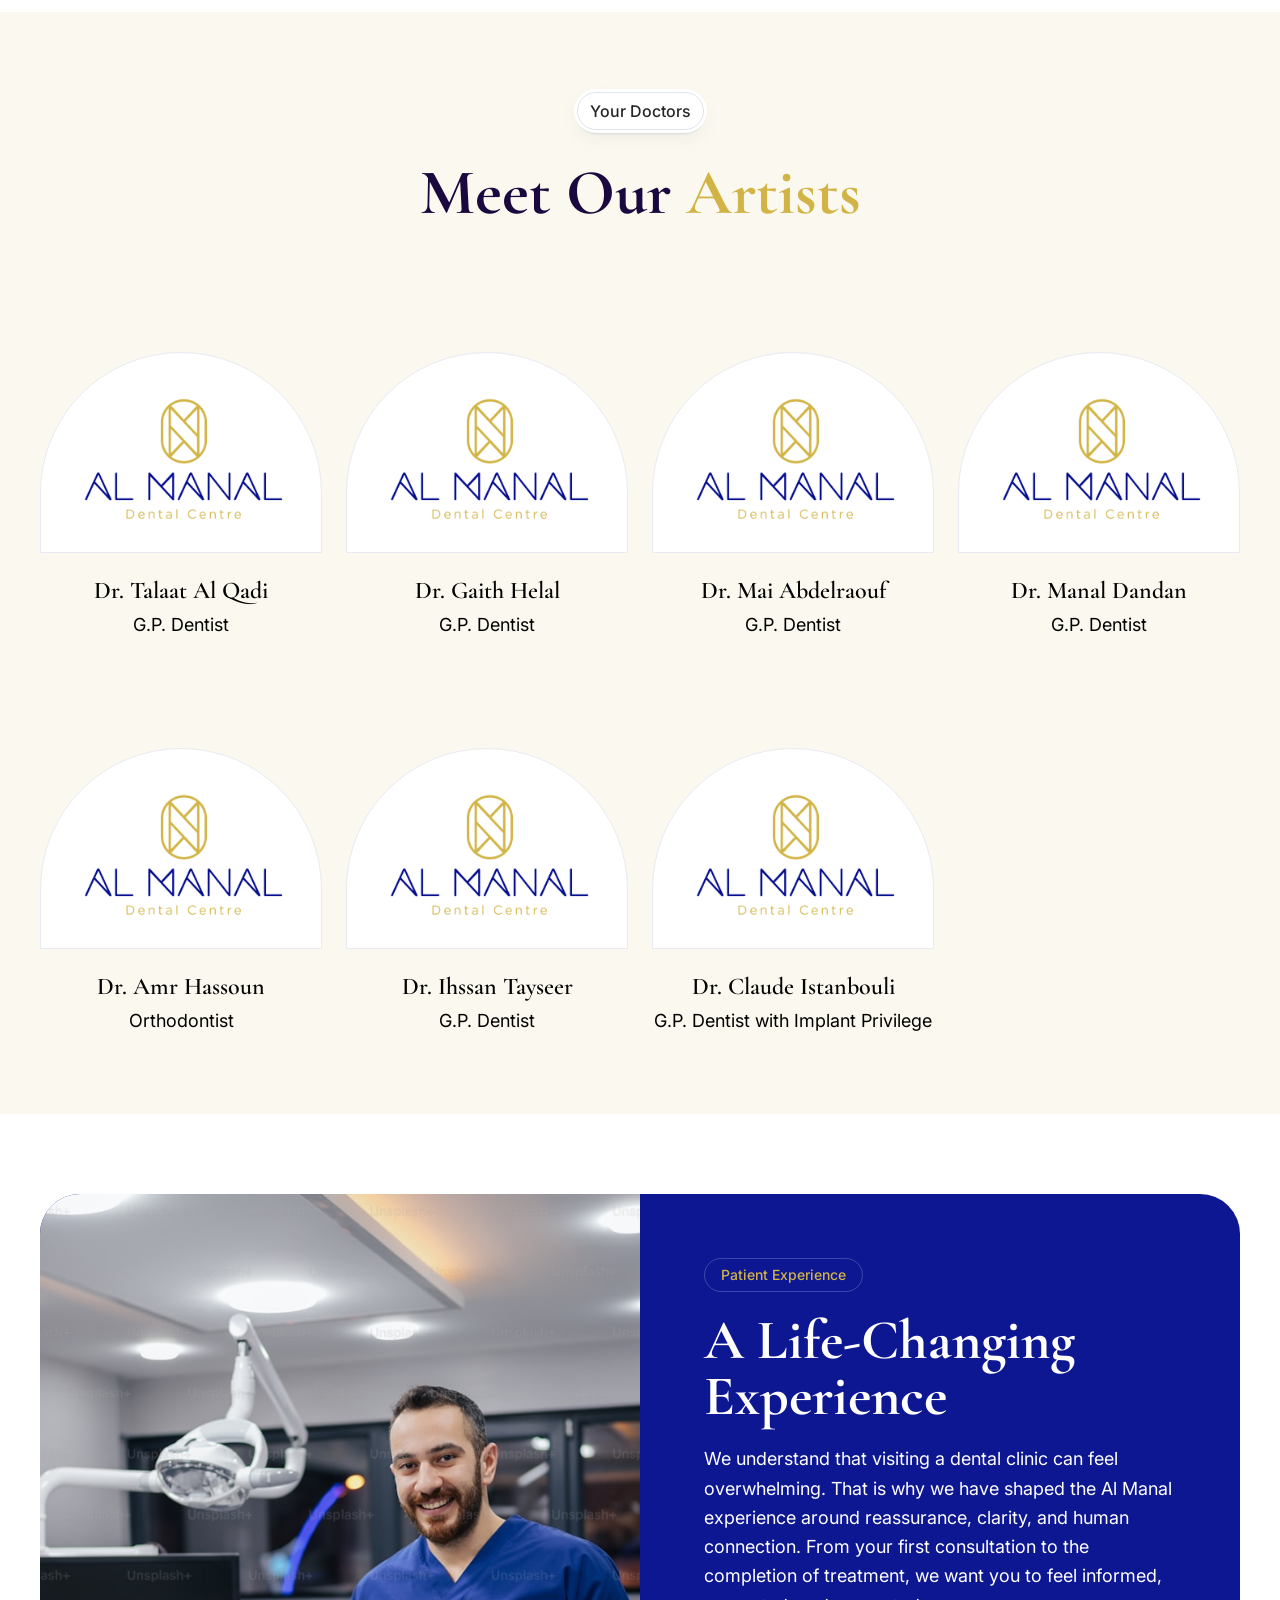
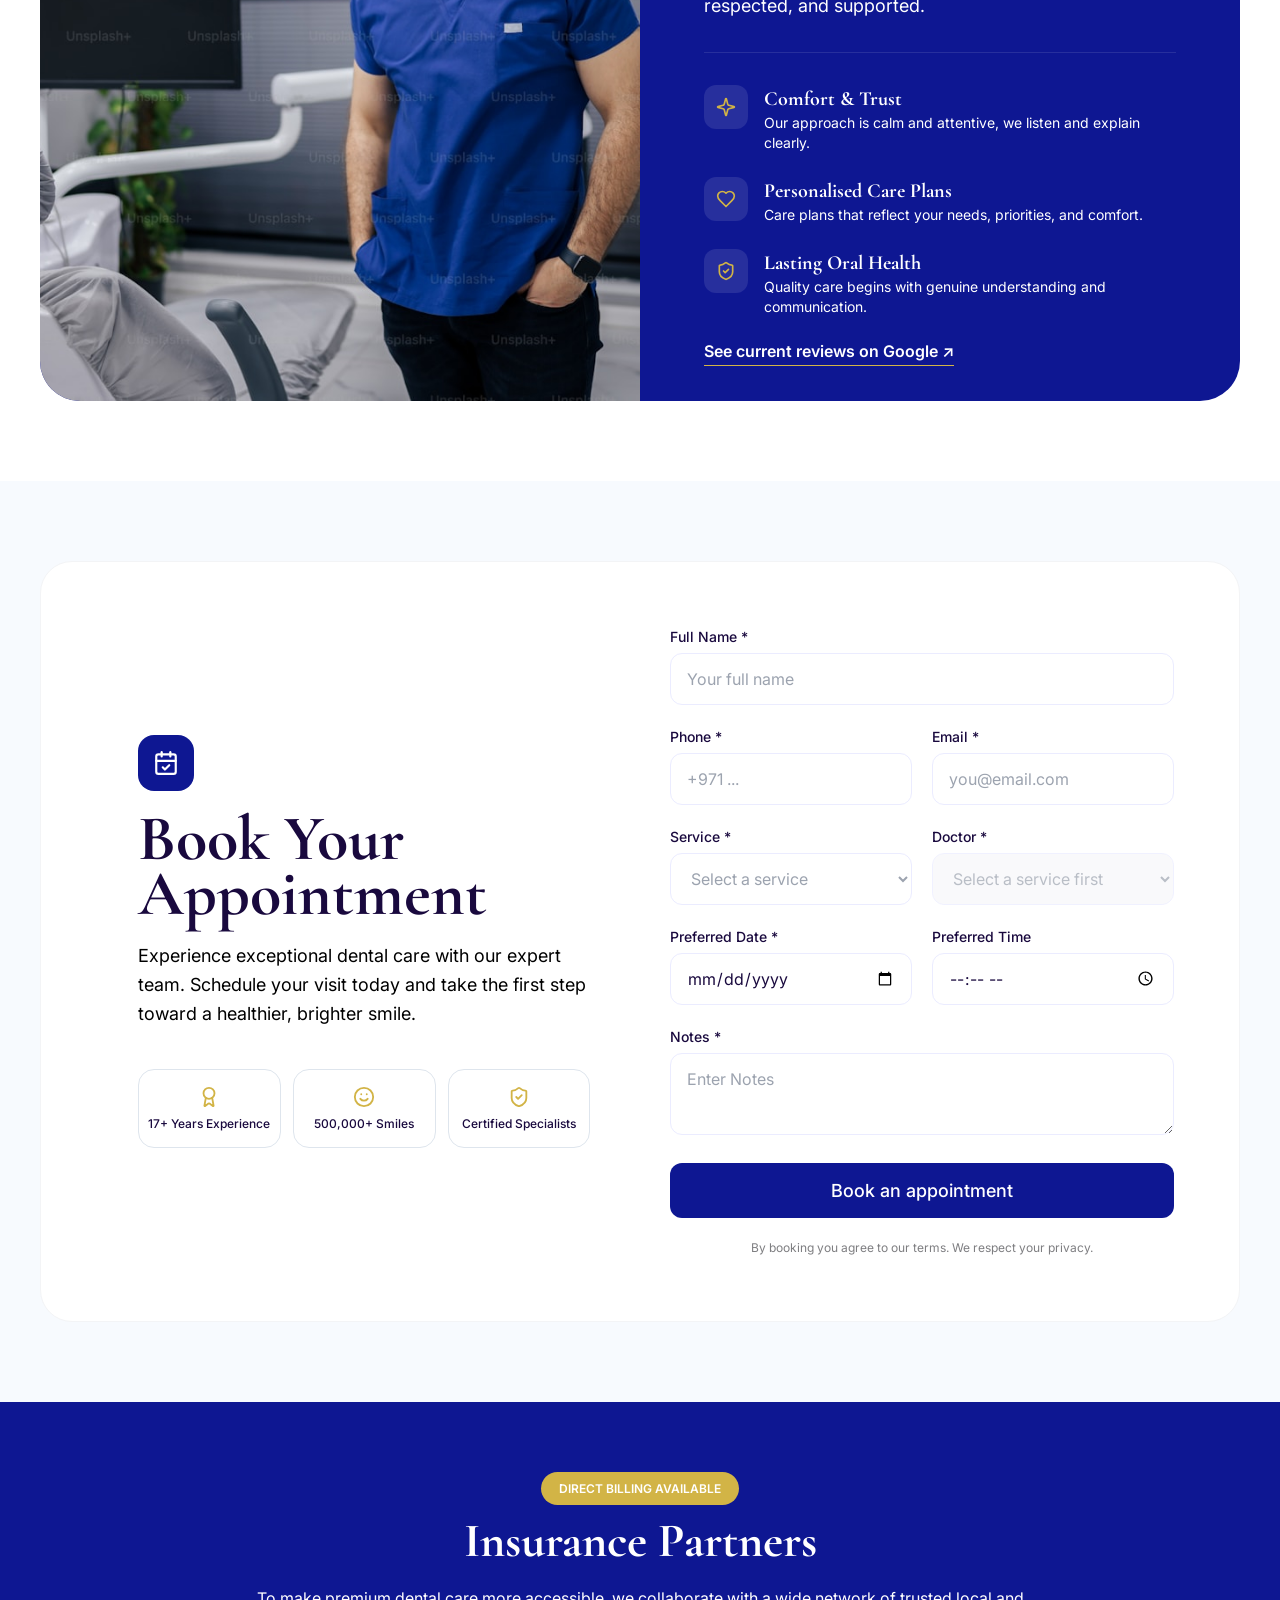
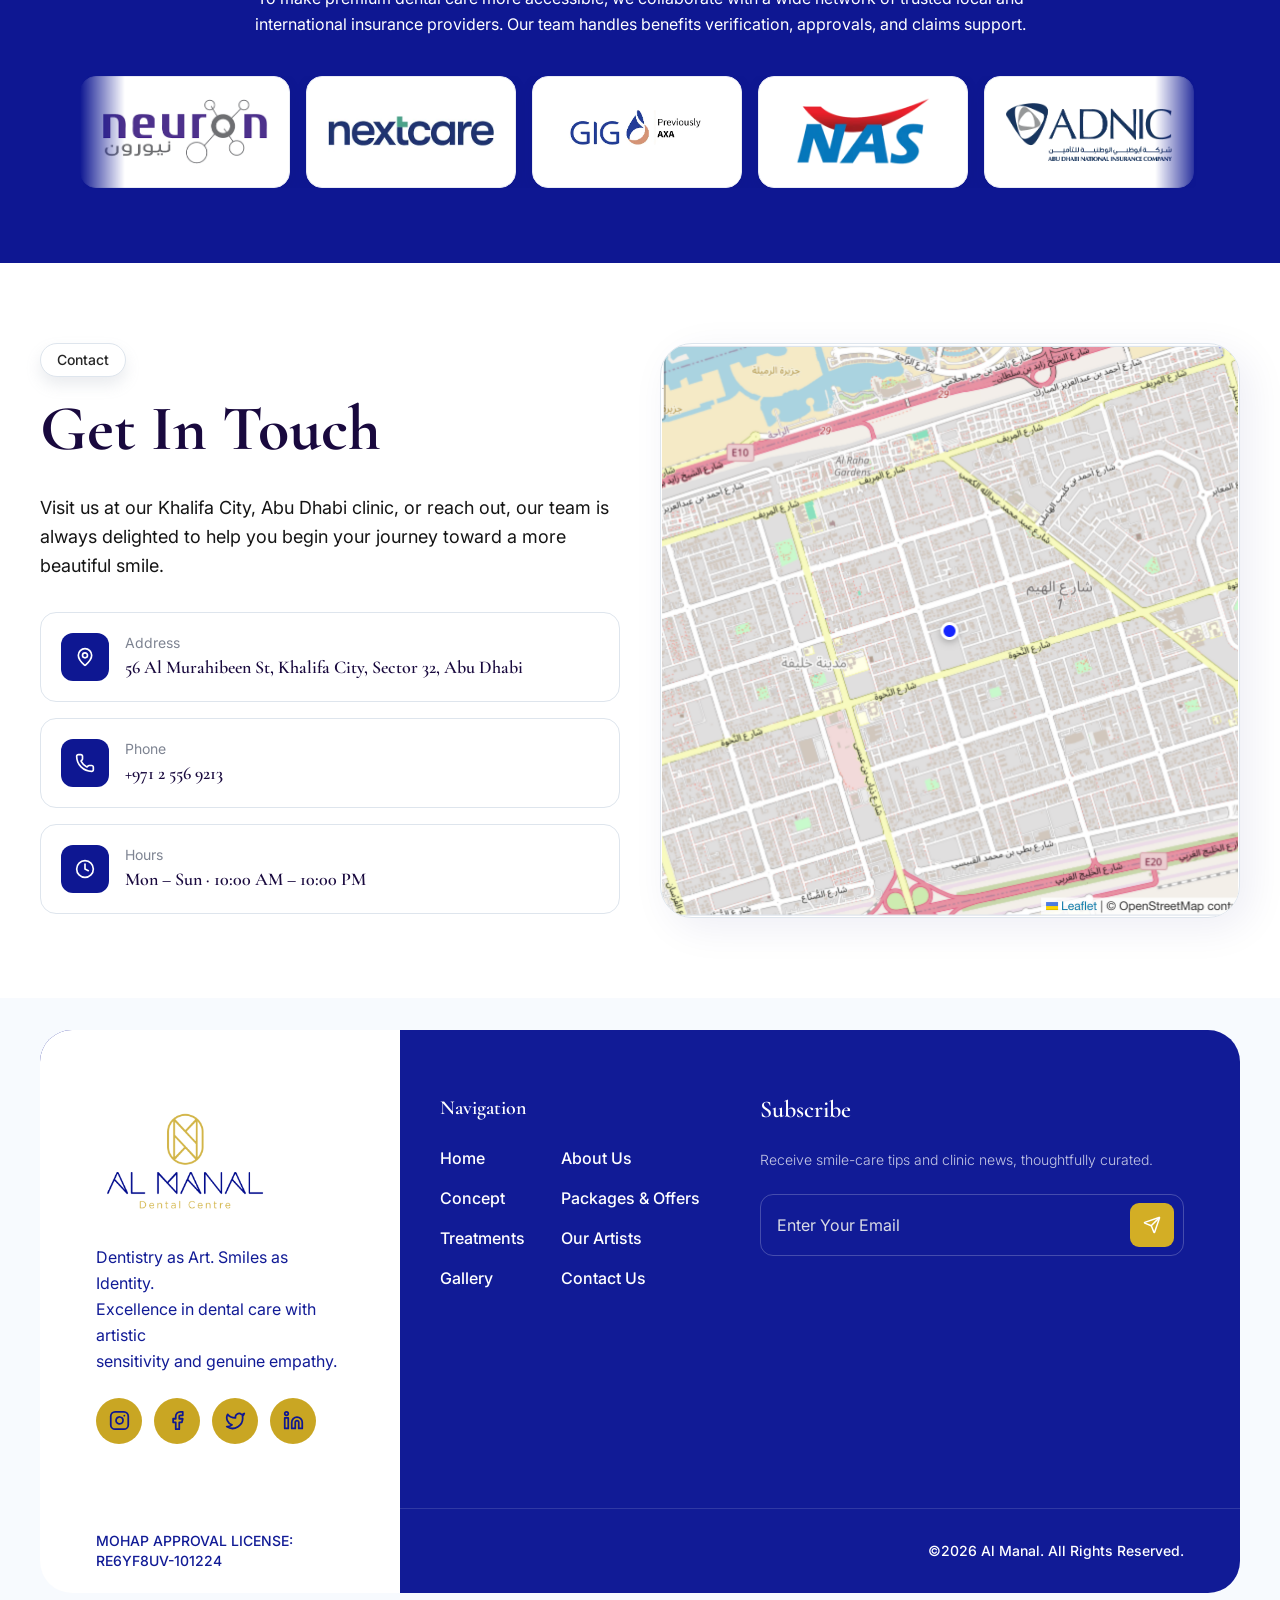
==== commit 7f0694cb: "Adjust hero video framing to keep faces visible" ====
--- a/index.html
+++ b/index.html
@@ -9,7 +9,7 @@
   <link rel="preconnect" href="https://fonts.gstatic.com" crossorigin>
   <link href="https://fonts.googleapis.com/css2?family=Cormorant+Garamond:wght@600;700&family=Inter:wght@300;400;500;600&display=swap" rel="stylesheet">
   <link rel="stylesheet" href="style.css?v=13">
-  <link rel="stylesheet" href="homepage.css?v=9">
+  <link rel="stylesheet" href="homepage.css?v=10">
   <link rel="stylesheet" href="services.css?v=4">
   <link rel="stylesheet" href="navigation.css?v=1">
 </head>
--- a/homepage.css
+++ b/homepage.css
@@ -262,3 +262,12 @@
   .homepage .footer-bottom { padding:0; font-size:12px; }
 }
 @media(prefers-reduced-motion:reduce) { .home-concept-grid article>img { transition:none; } }
+
+/* Keep faces in frame instead of cropping the video around its centre. */
+.homepage .hero-video-bg { object-position:center top; }
+@media(max-width:1080px) {
+  .homepage .hero.hero-video-section { height:auto; min-height:0; padding-top:calc(56.25vw + 32px); }
+  .homepage .hero-video-bg { height:auto; aspect-ratio:16 / 9; object-fit:contain; object-position:center top; }
+  .homepage .hero-shade { background:linear-gradient(0deg,#090f35 0%,transparent 45%); }
+  .homepage .hero.hero-video-section .hero-copy { margin-bottom:36px; }
+}
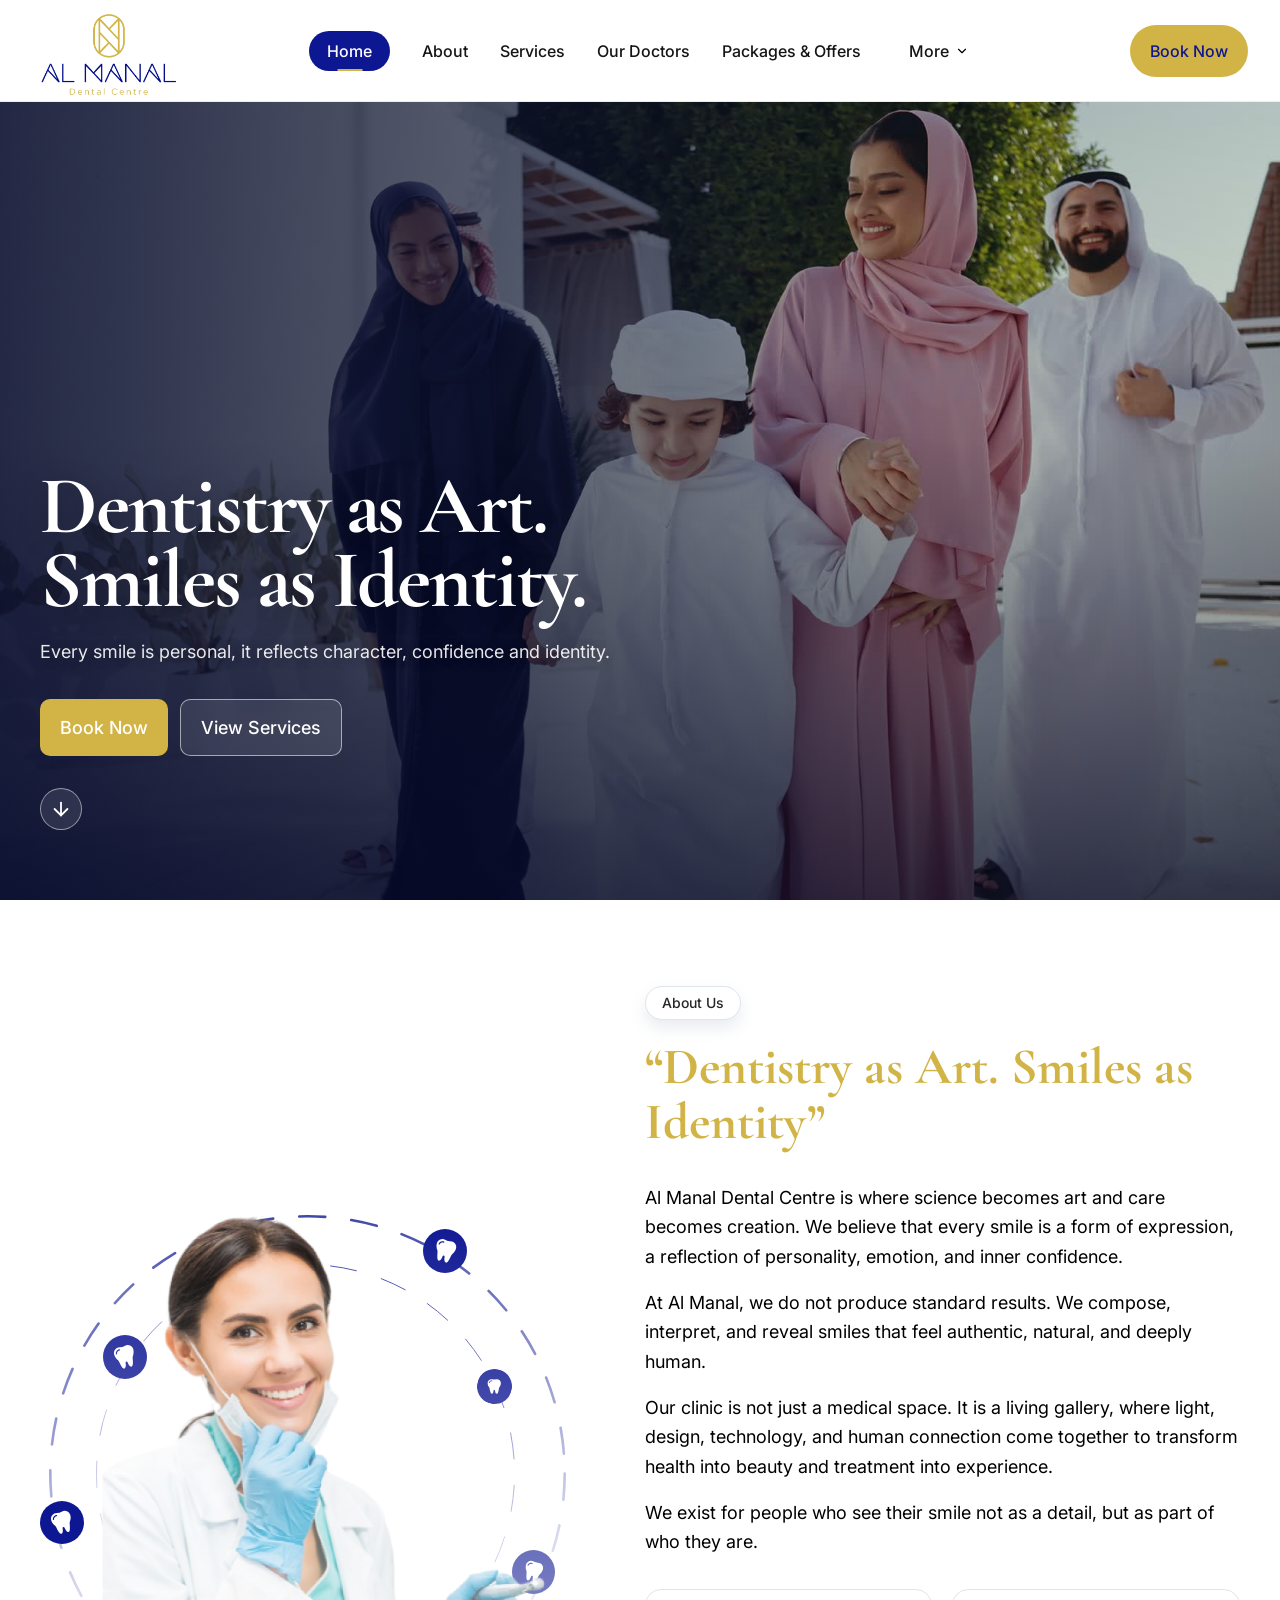
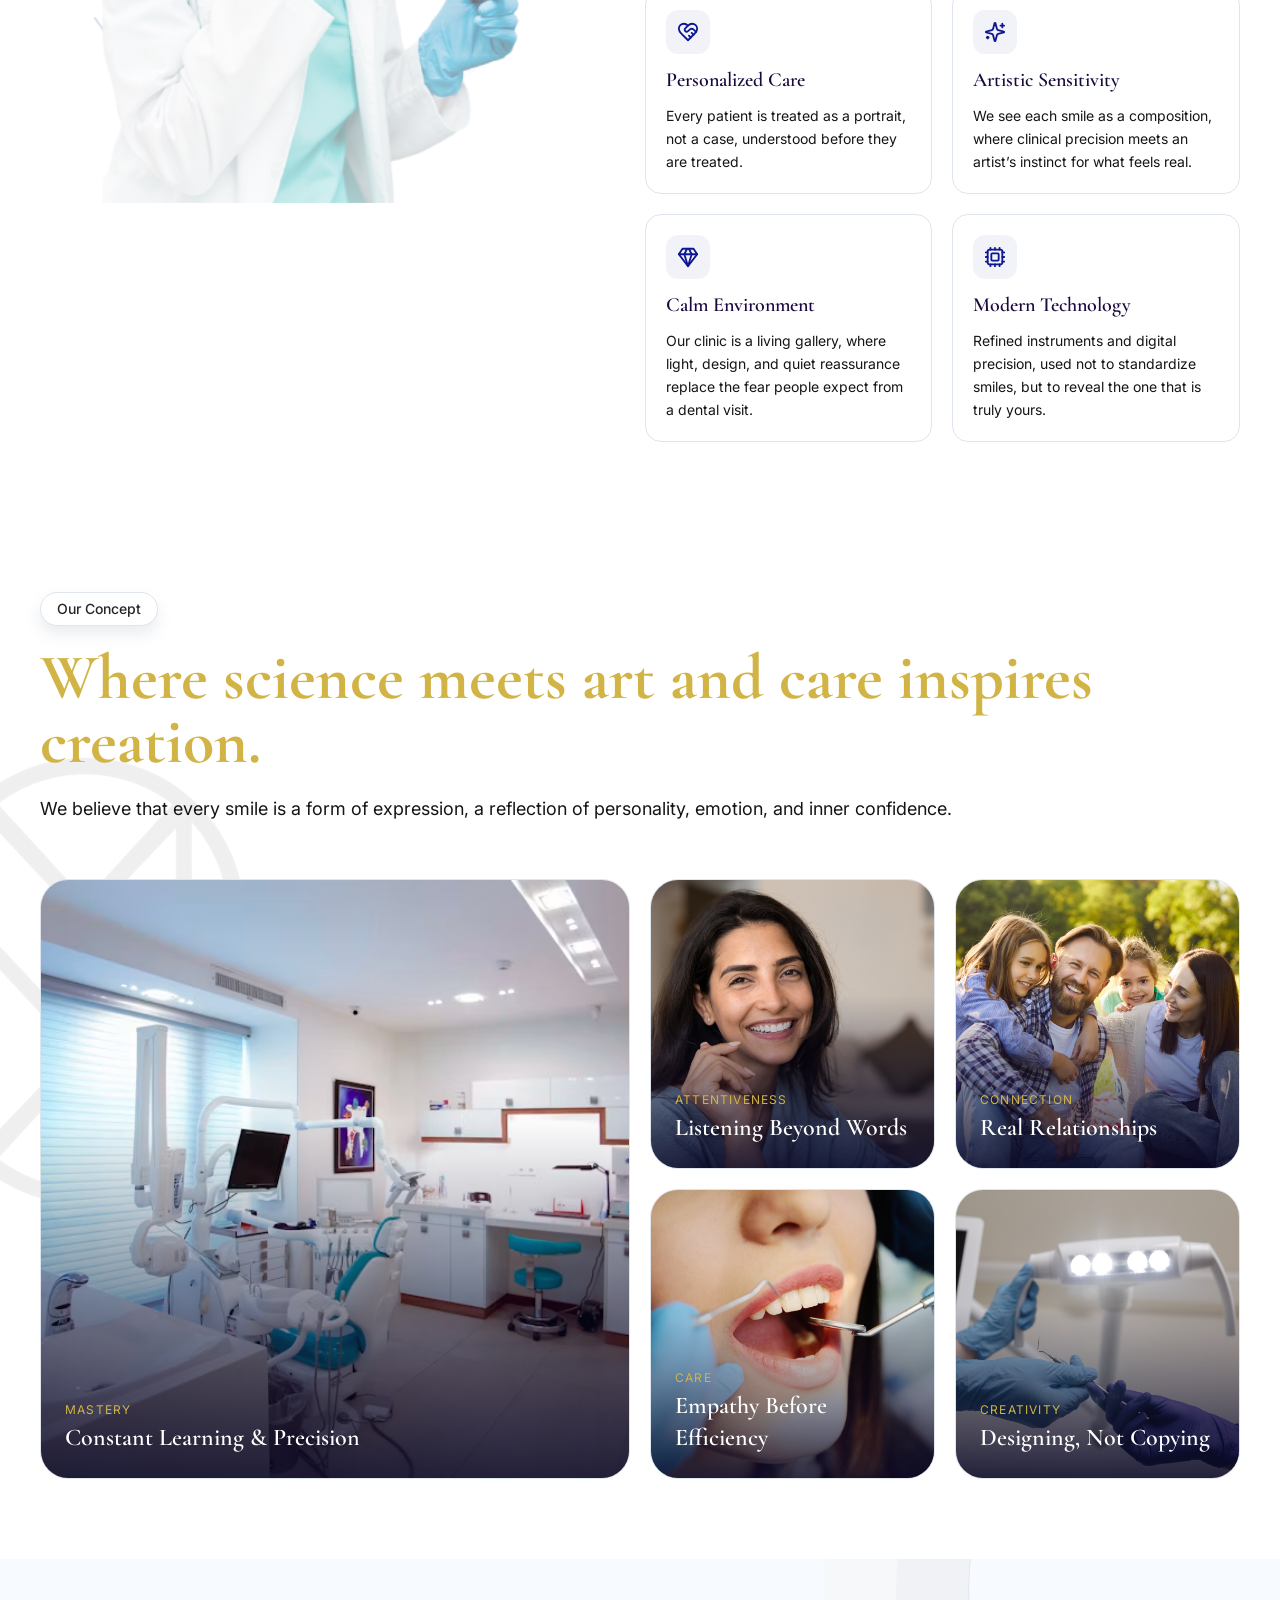
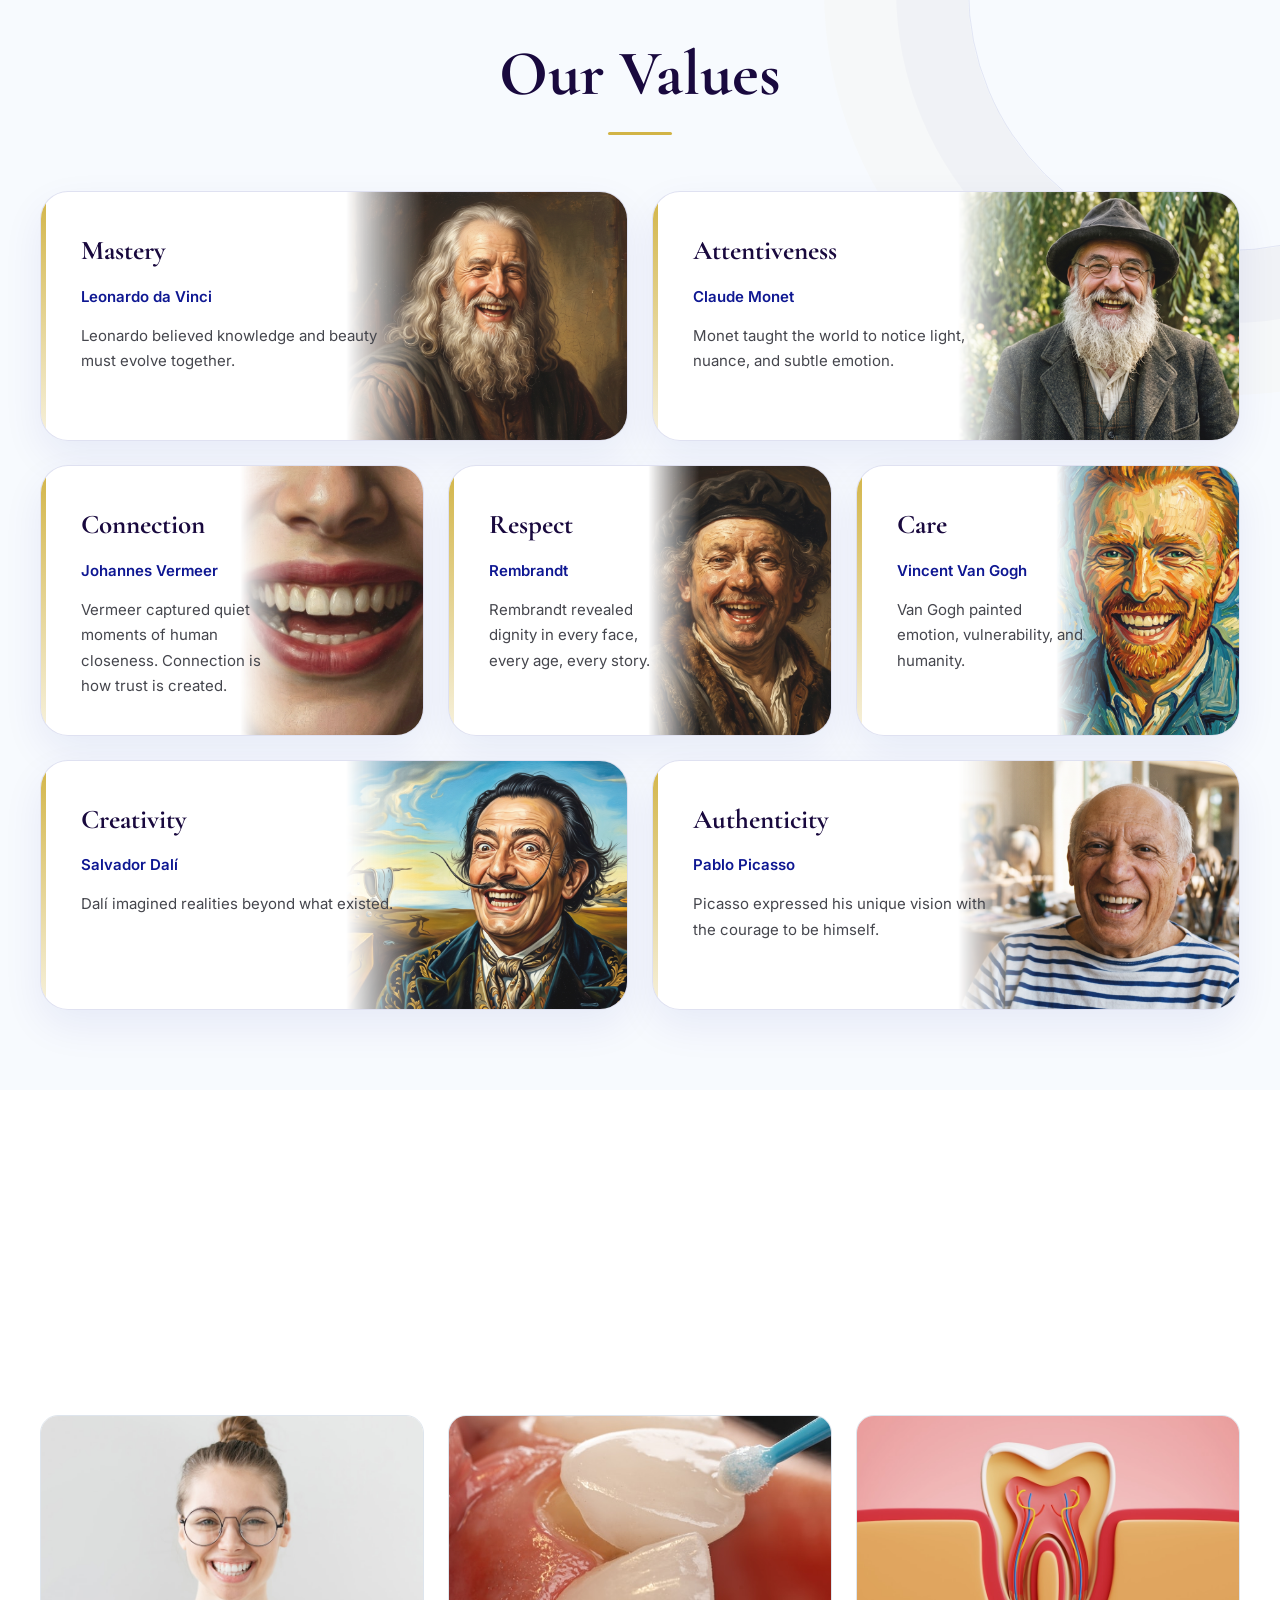
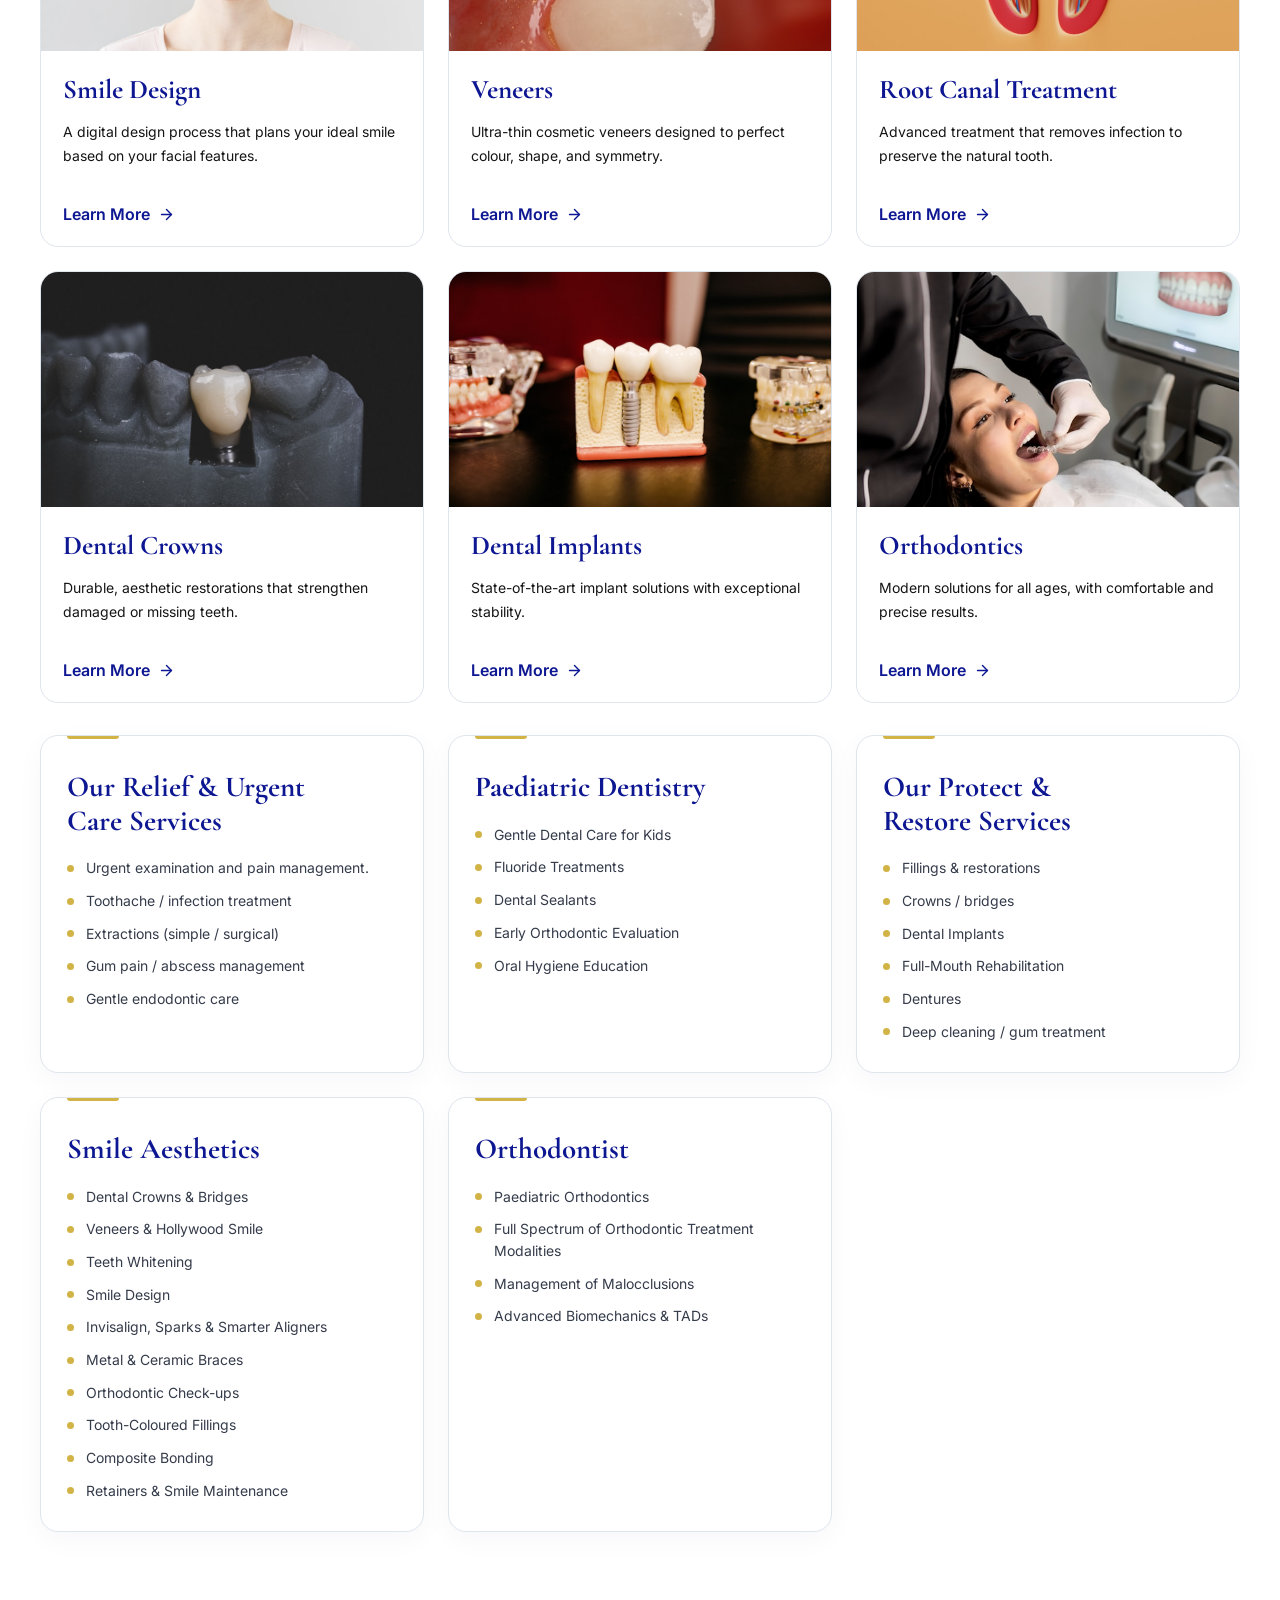
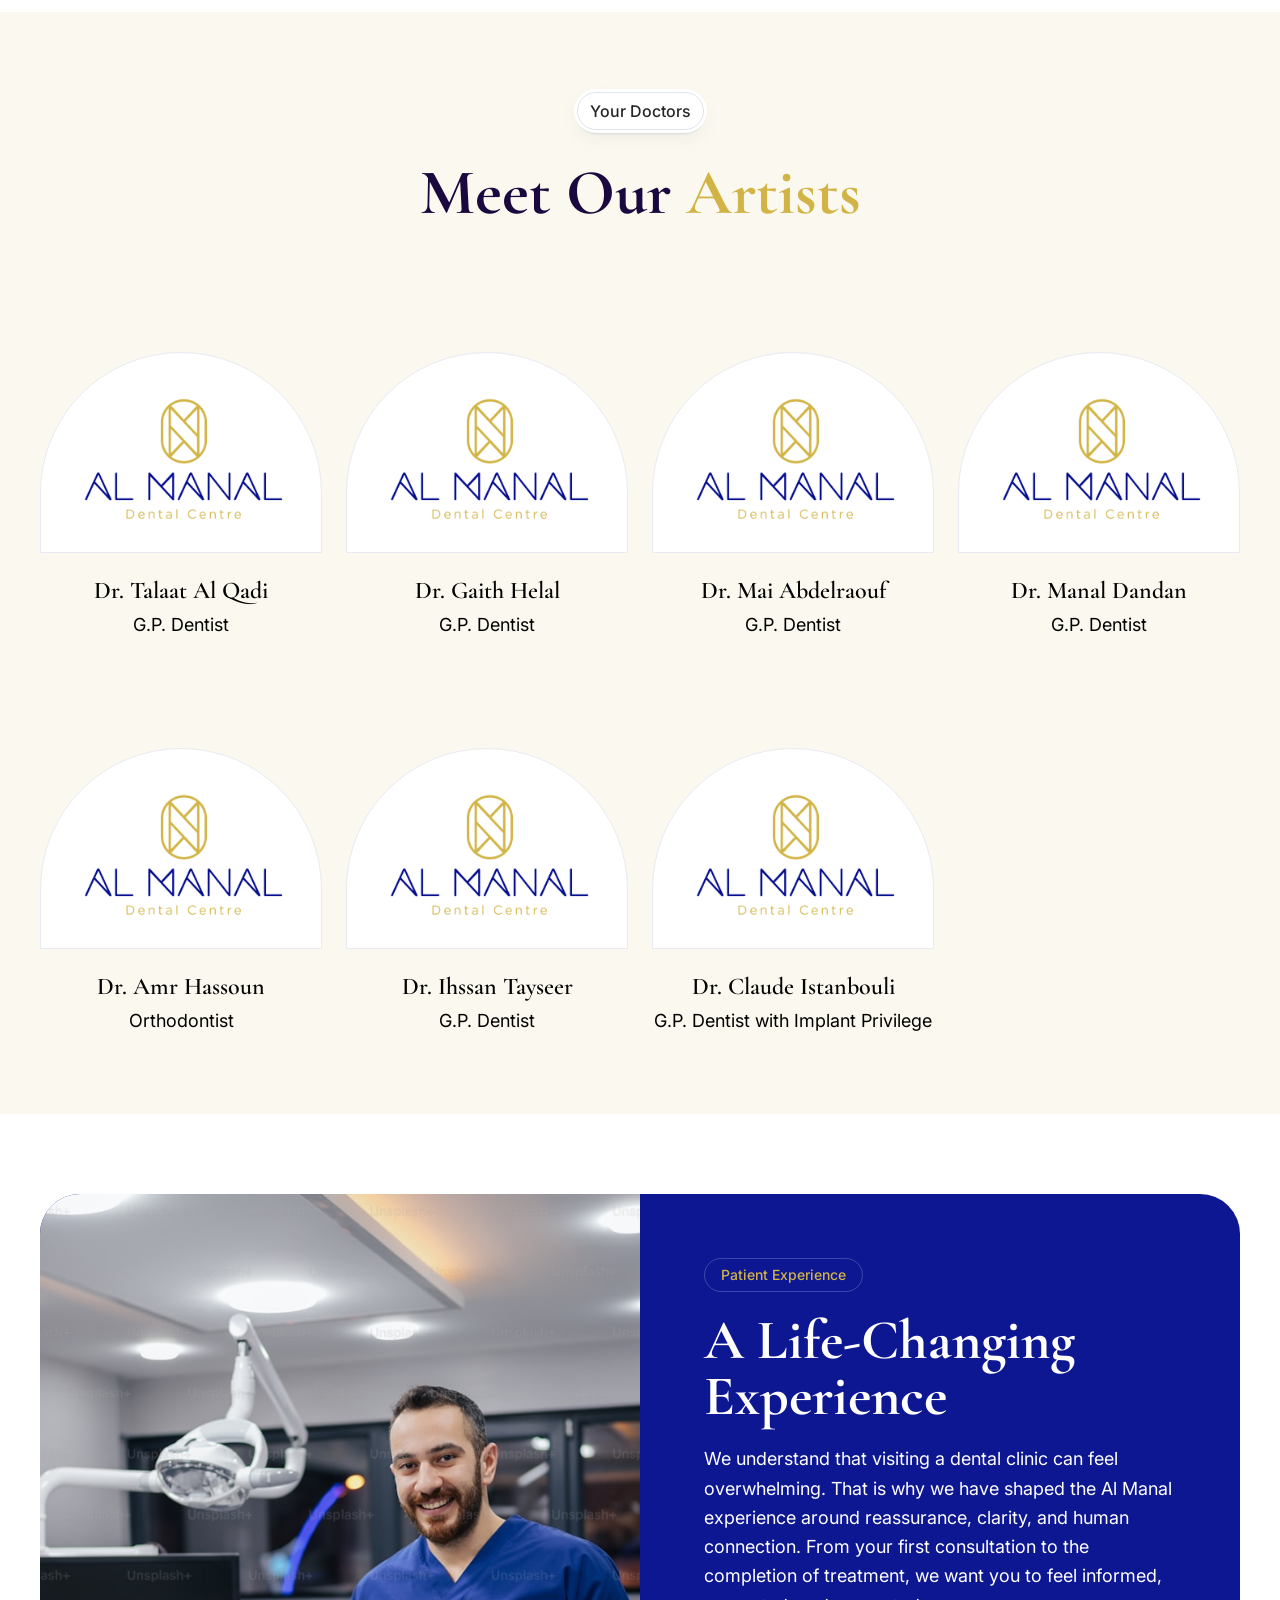
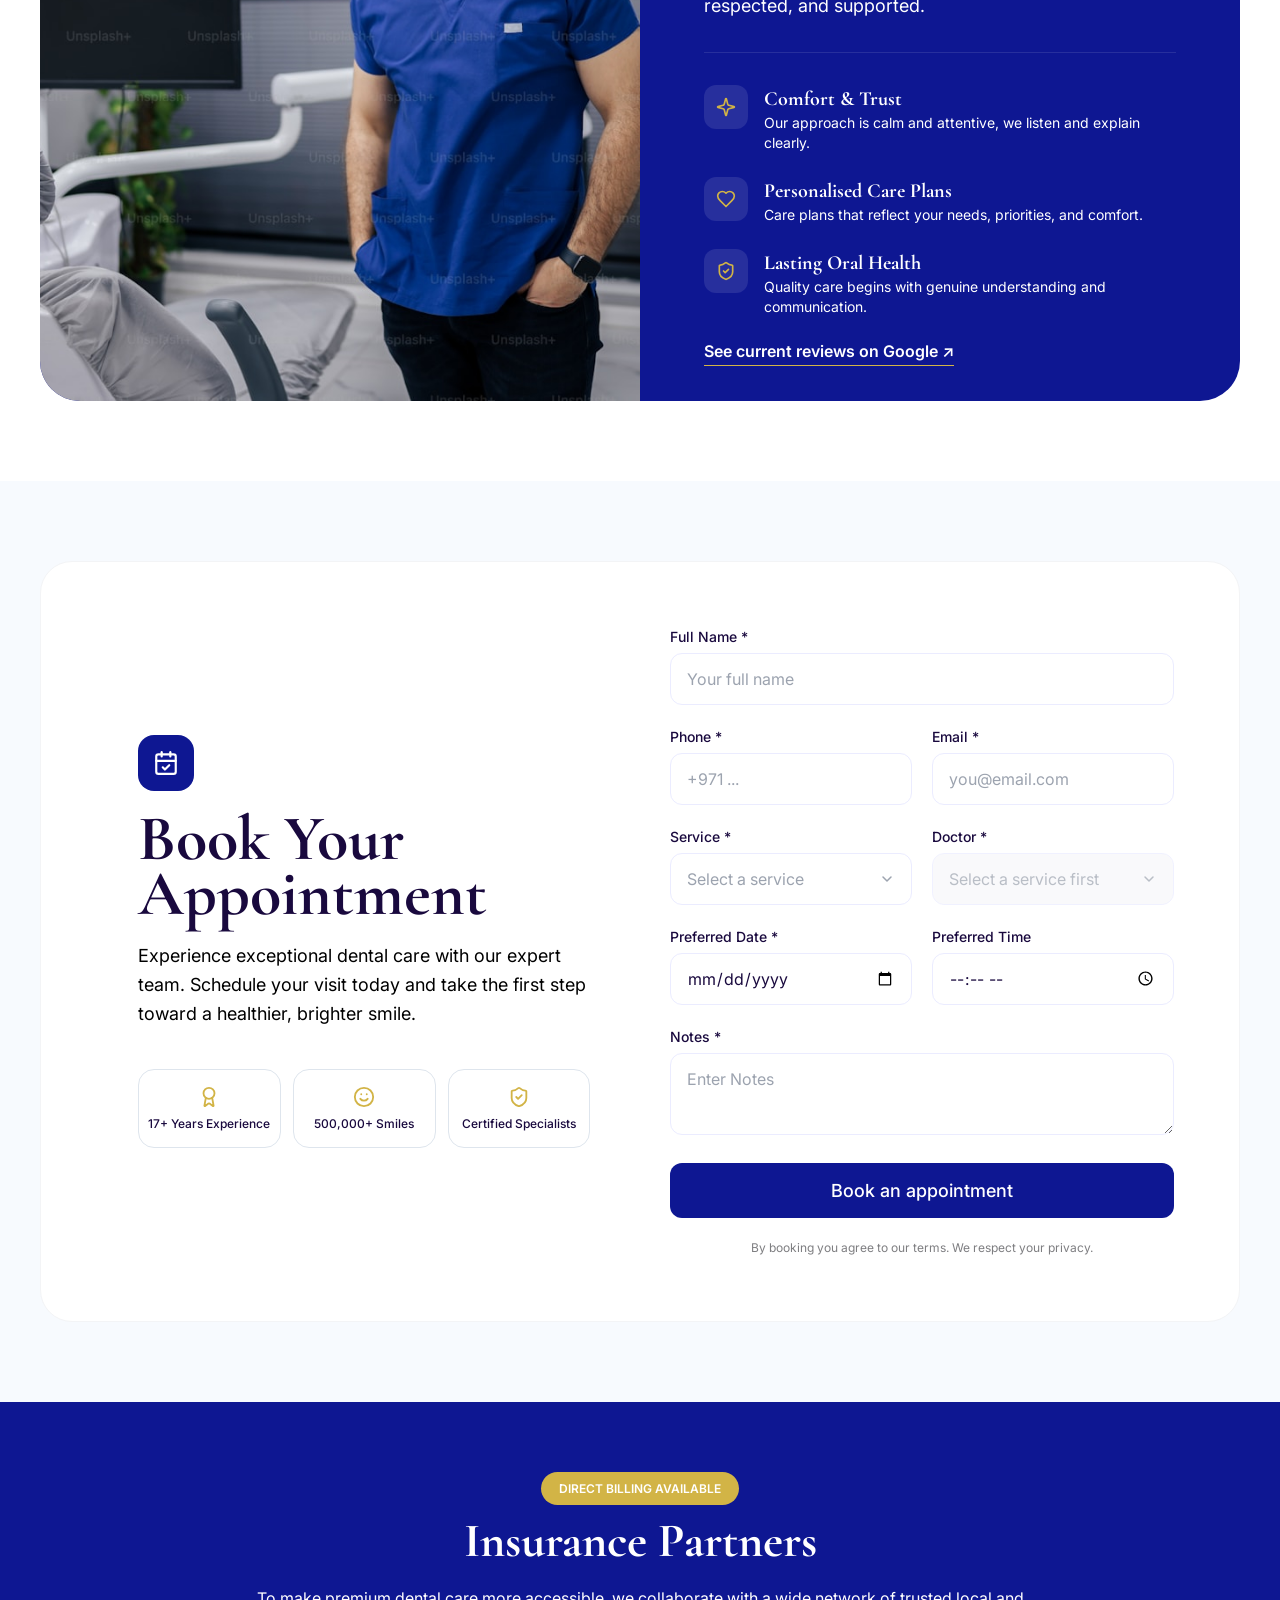
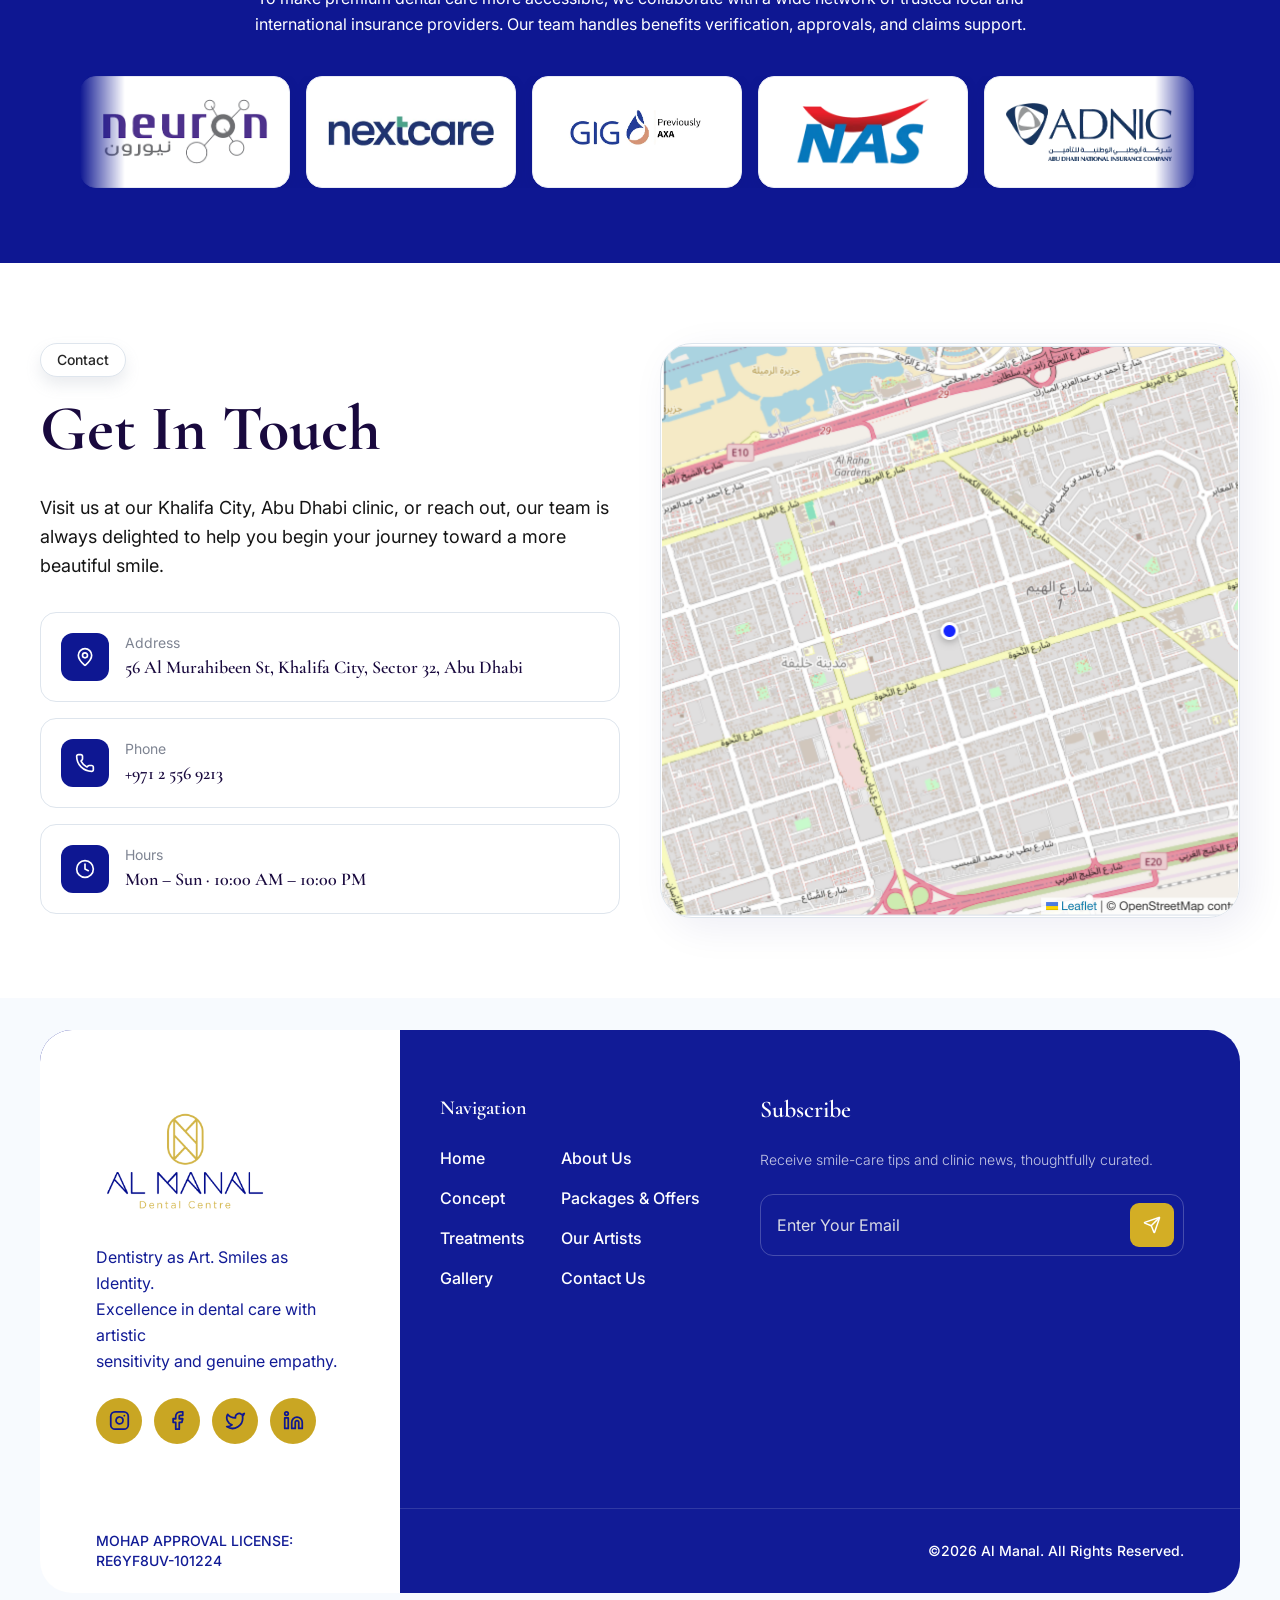
==== commit 3149f390: "Inset form dropdown chevrons and normalize padding" ====
--- a/index.html
+++ b/index.html
@@ -8,7 +8,7 @@
   <link rel="preconnect" href="https://fonts.googleapis.com">
   <link rel="preconnect" href="https://fonts.gstatic.com" crossorigin>
   <link href="https://fonts.googleapis.com/css2?family=Cormorant+Garamond:wght@600;700&family=Inter:wght@300;400;500;600&display=swap" rel="stylesheet">
-  <link rel="stylesheet" href="style.css?v=13">
+  <link rel="stylesheet" href="style.css?v=14">
   <link rel="stylesheet" href="homepage.css?v=10">
   <link rel="stylesheet" href="services.css?v=4">
   <link rel="stylesheet" href="navigation.css?v=1">
--- a/style.css
+++ b/style.css
@@ -448,3 +448,23 @@
 :is(.homepage,.resource-page.patient-guide-page) .insurance-logo img[src$="insurance-saico.png"]{transform:scale(2.15)}
 @media(max-width:600px){:is(.homepage,.resource-page.patient-guide-page) .insurance-logos{margin-top:30px}:is(.homepage,.resource-page.patient-guide-page) .insurance-track{--insurance-gap:12px}:is(.homepage,.resource-page.patient-guide-page) .insurance-logo{flex-basis:164px;width:164px;height:94px;padding:12px}:is(.homepage,.resource-page.patient-guide-page) .insurance-logo img{width:138px;height:62px}}
 @media(prefers-reduced-motion:reduce){:is(.homepage,.resource-page.patient-guide-page) .insurance-logos{overflow-x:auto;mask-image:none;-webkit-mask-image:none}:is(.homepage,.resource-page.patient-guide-page) .insurance-track.is-ready{animation:none}:is(.homepage,.resource-page.patient-guide-page) .insurance-logo[aria-hidden="true"]{display:none}}
+
+/* Consistent form spacing and inset dropdown indicators across all pages. */
+body form select:not([multiple]):not([size]) {
+  -webkit-appearance:none;
+  appearance:none;
+  padding-inline:16px 48px;
+  background-image:url('assets/form-chevron.svg');
+  background-repeat:no-repeat;
+  background-position:right 16px center;
+  background-size:16px 16px;
+}
+body form select:not([multiple]):not([size]):disabled {
+  background-image:url('assets/form-chevron.svg');
+  background-repeat:no-repeat;
+  background-position:right 16px center;
+  background-size:16px 16px;
+}
+@media(forced-colors:active) {
+  body form select:not([multiple]):not([size]) { appearance:auto; background-image:none; }
+}
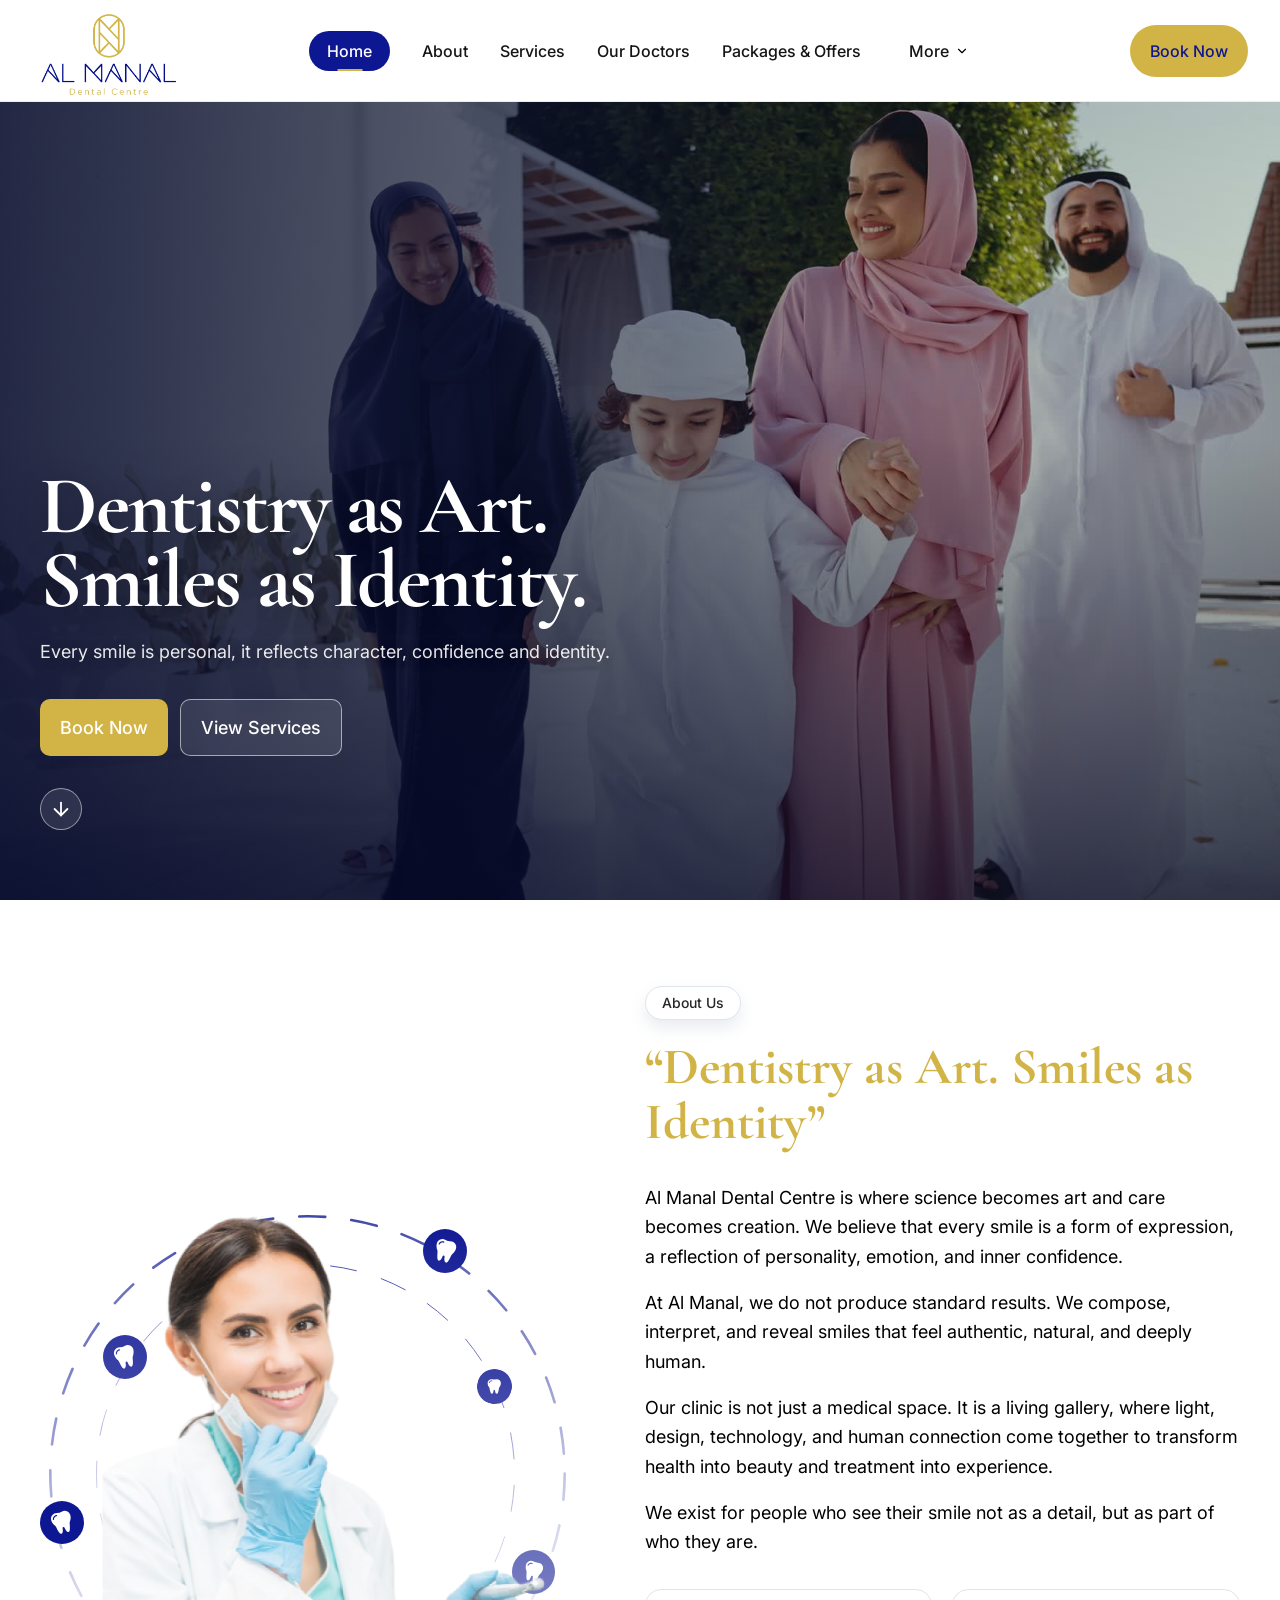
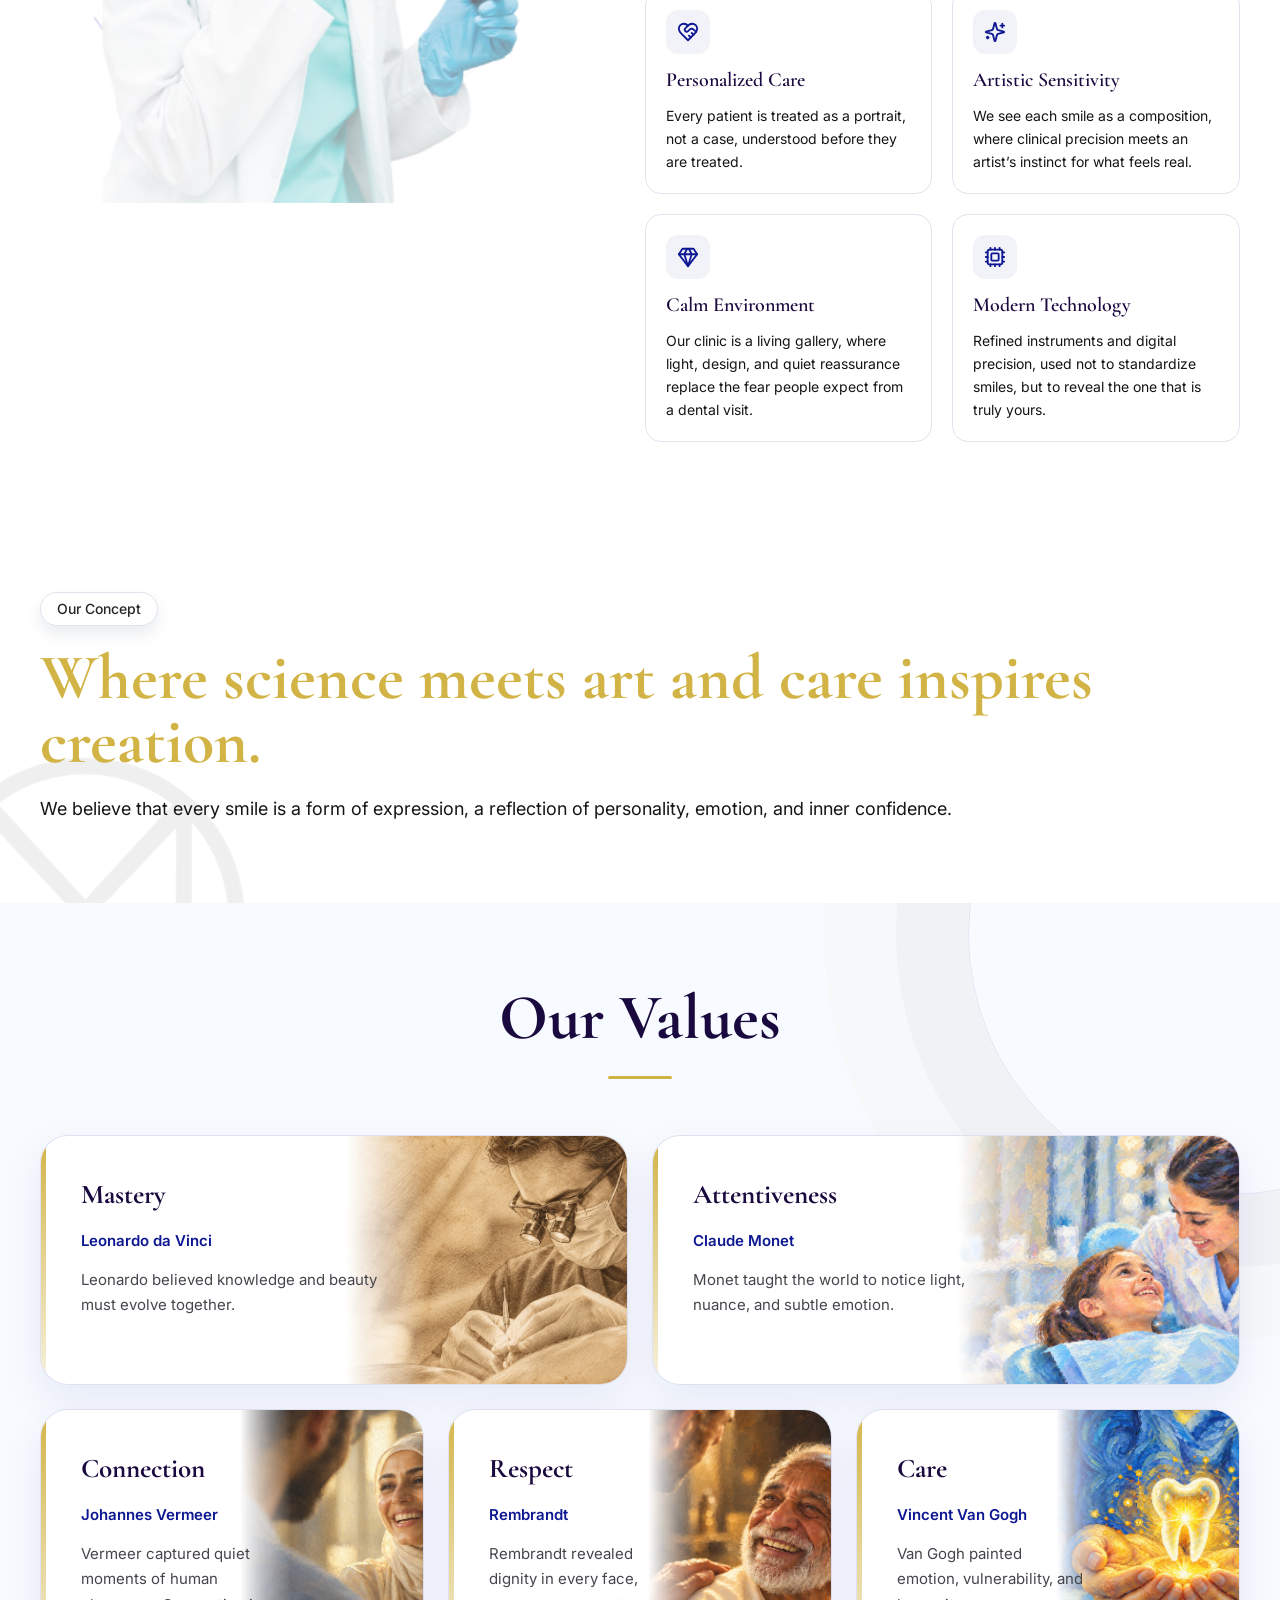
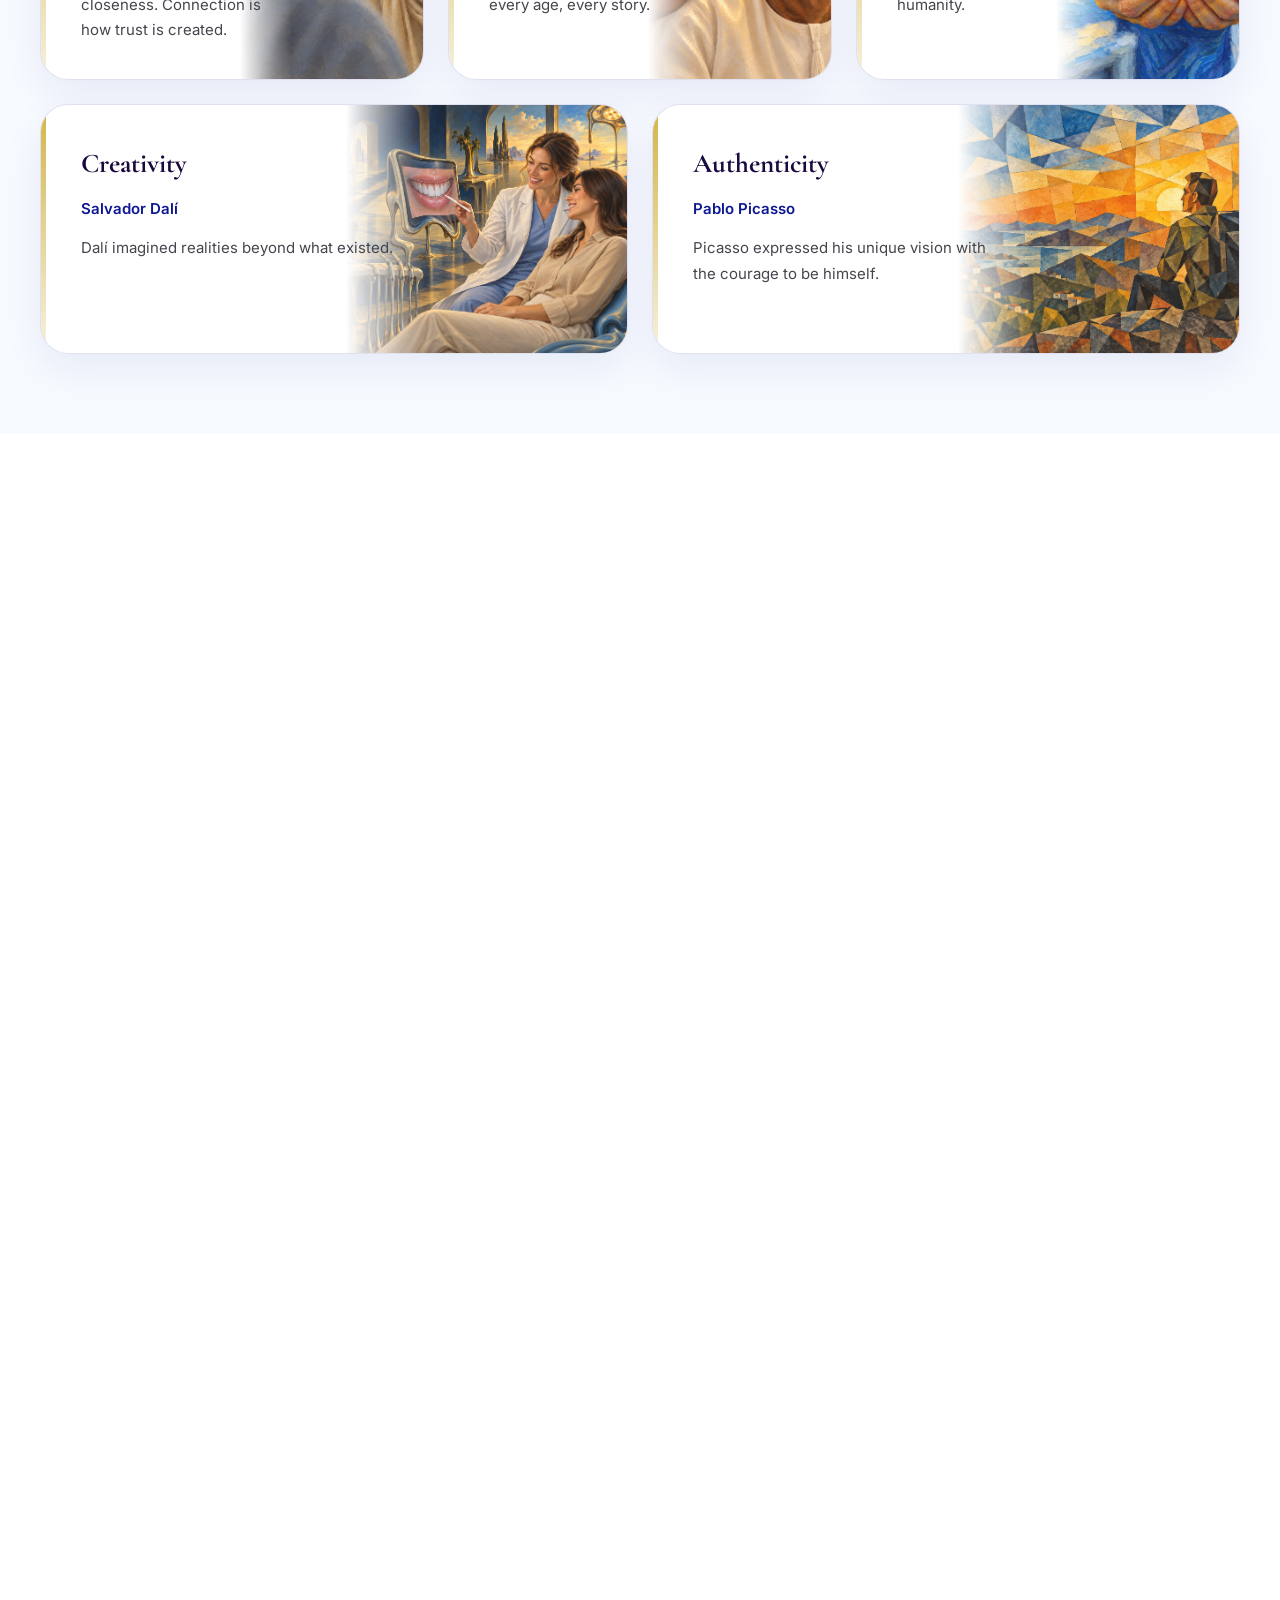
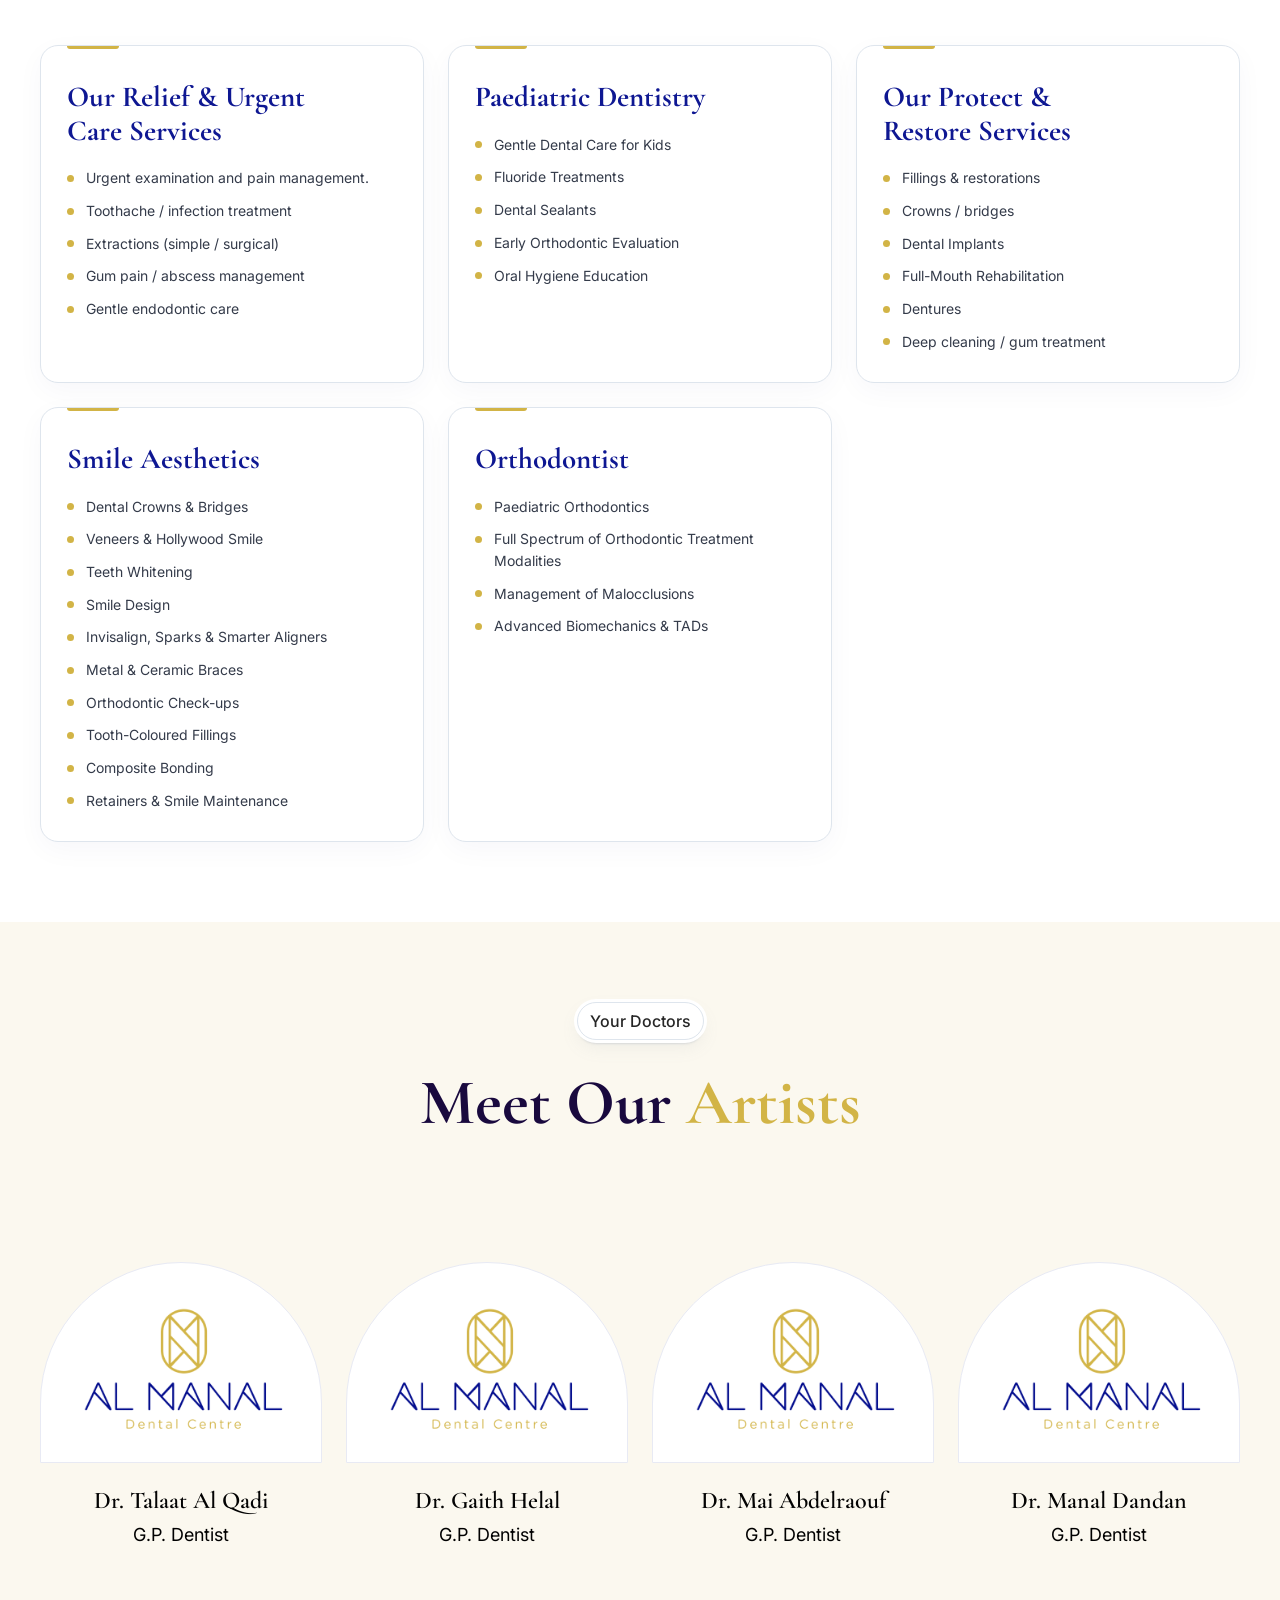
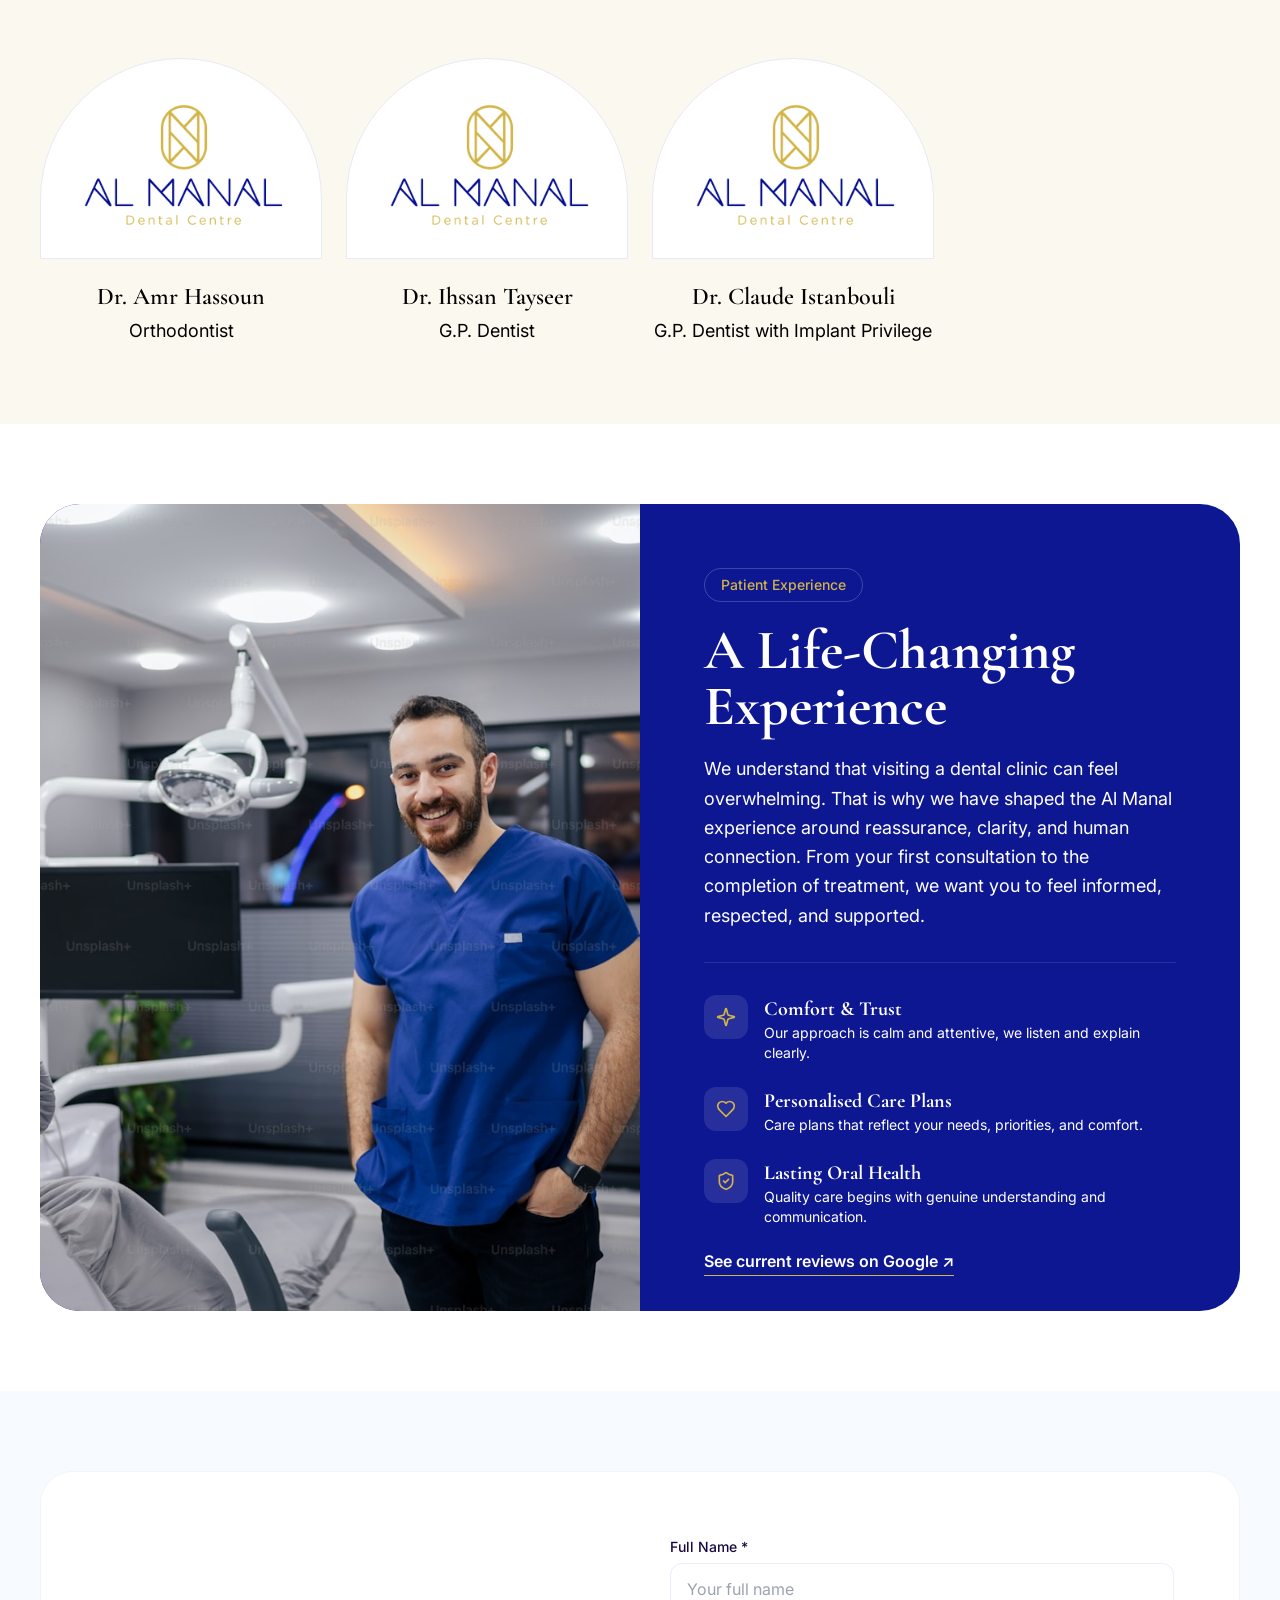
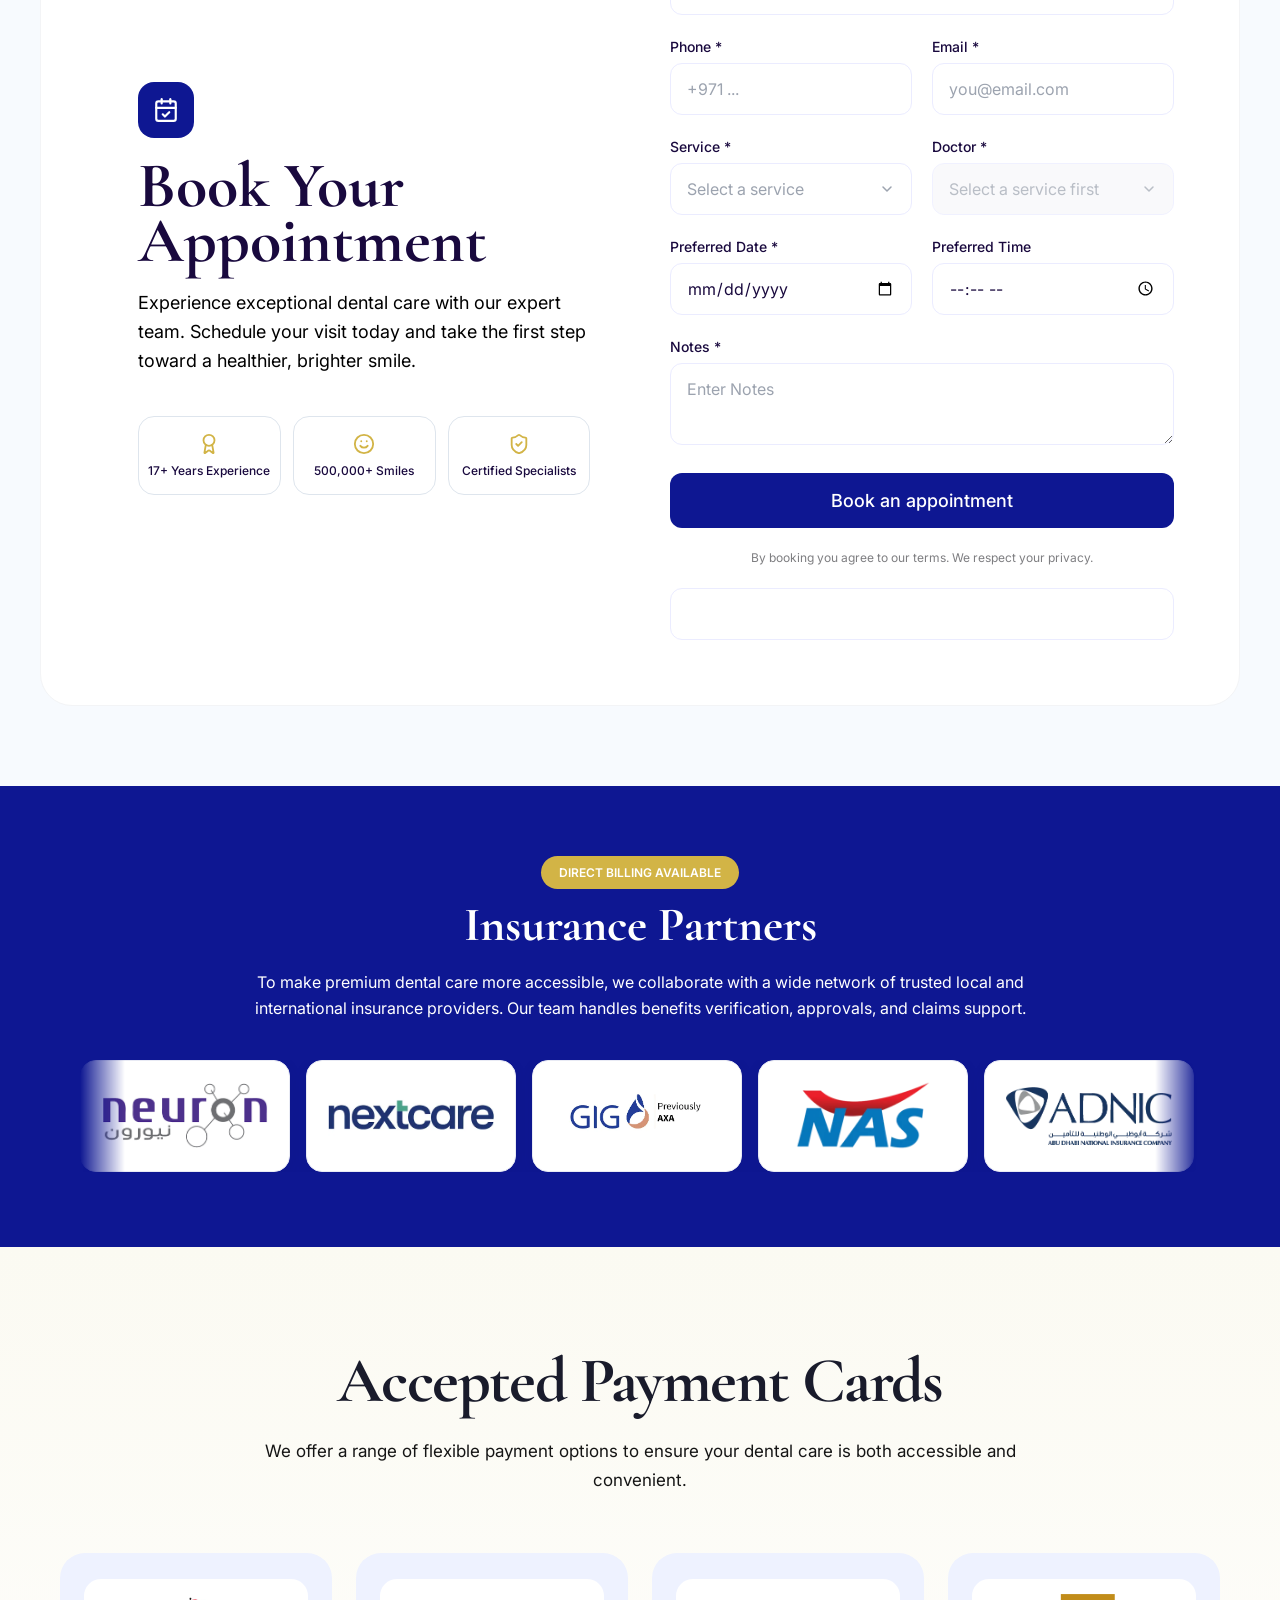
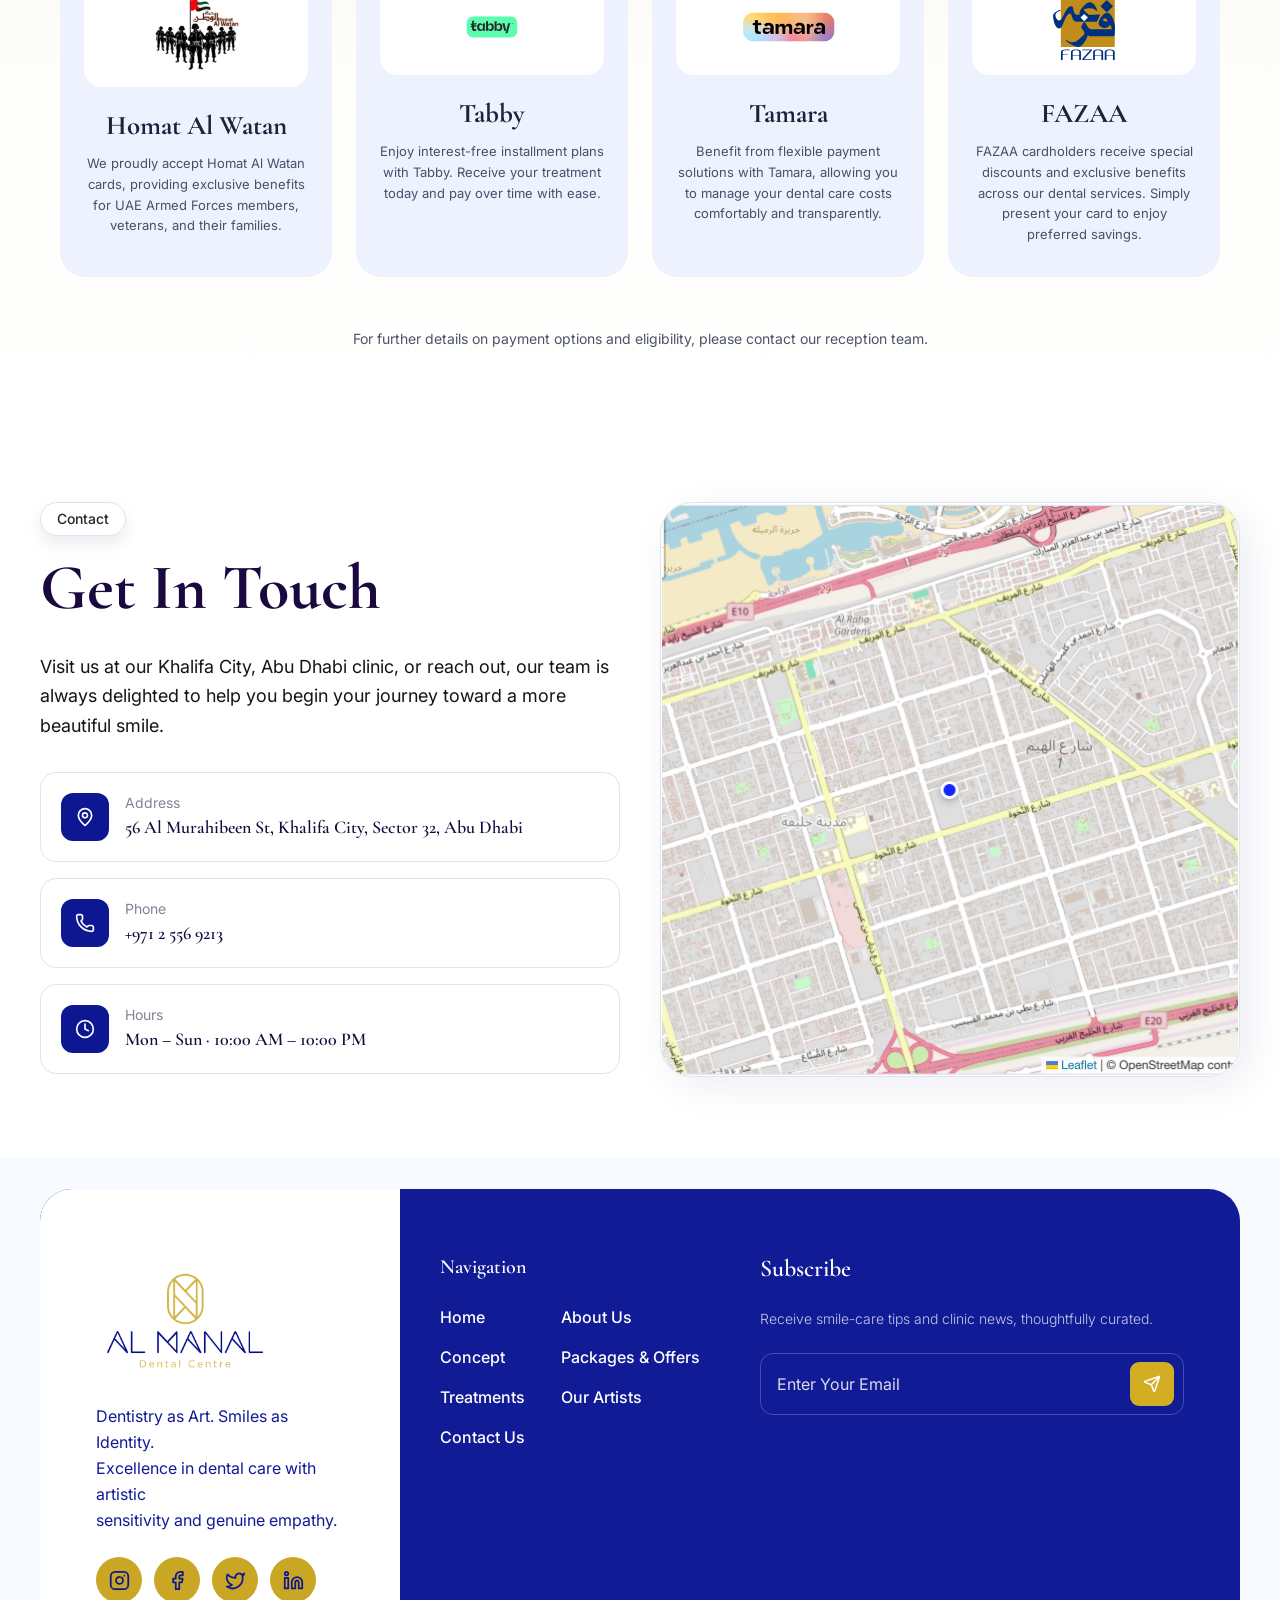
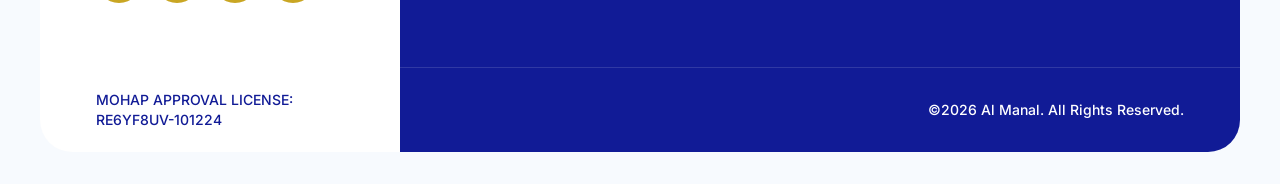
==== commit 44b323c9: "Apply website review updates and add PHP booking backend" ====
--- a/index.html
+++ b/index.html
@@ -8,10 +8,11 @@
   <link rel="preconnect" href="https://fonts.googleapis.com">
   <link rel="preconnect" href="https://fonts.gstatic.com" crossorigin>
   <link href="https://fonts.googleapis.com/css2?family=Cormorant+Garamond:wght@600;700&family=Inter:wght@300;400;500;600&display=swap" rel="stylesheet">
-  <link rel="stylesheet" href="style.css?v=14">
+  <link rel="stylesheet" href="style.css?v=15">
   <link rel="stylesheet" href="homepage.css?v=10">
   <link rel="stylesheet" href="services.css?v=4">
   <link rel="stylesheet" href="navigation.css?v=1">
+  <link rel="stylesheet" href="packages.css?v=3">
 </head>
 <body class="homepage">
   <header class="site-header">
@@ -21,7 +22,7 @@
       <a class="active" aria-current="page" href="index.html">Home</a><a href="about.html">About</a><a href="services.html">Services</a>
       <a href="doctors.html">Our Doctors</a><a href="packages.html">Packages &amp; Offers</a><a href="contact.html">More</a>
     </nav>
-    <a class="button button-primary header-cta" href="contact.html">Book Now</a>
+    <a class="button button-primary header-cta" href="index.html#contact">Book Now</a>
   </header>
 
   <main>
@@ -63,30 +64,23 @@
 
     <section class="section concept" id="concept">
       <div class="section-heading"><div><span class="eyebrow">Our Concept</span><h2>Where science meets art and care inspires creation.</h2></div><p>We believe that every smile is a form of expression, a reflection of personality, emotion, and inner confidence.</p></div>
-      <div class="home-concept-grid" id="gallery">
-        <article class="concept-mastery"><img src="assets/home-concept-mastery.png" alt="Bright and modern dental treatment room" loading="lazy"><div><span>Mastery</span><h3>Constant Learning &amp; Precision</h3></div></article>
-        <article><img src="assets/concept-attentiveness.jpg" alt="A smiling woman" loading="lazy"><div><span>Attentiveness</span><h3>Listening Beyond Words</h3></div></article>
-        <article><img src="assets/concept-connection.jpg" alt="A family spending time together outdoors" loading="lazy"><div><span>Connection</span><h3>Real Relationships</h3></div></article>
-        <article><img src="assets/concept-care.jpg" alt="A patient receiving a dental examination" loading="lazy"><div><span>Care</span><h3>Empathy Before Efficiency</h3></div></article>
-        <article><img src="assets/concept-creativity.jpg" alt="Dental professionals passing an instrument" loading="lazy"><div><span>Creativity</span><h3>Designing, Not Copying</h3></div></article>
-      </div>
     </section>
 
     <section class="section home-values" id="our-values">
       <div class="center-heading"><h2>Our Values</h2></div>
       <div class="home-values-grid">
-        <article style="--value-image:url('assets/value-leonardo.jpg?v=20261020')"><h3>Mastery</h3><span class="value-artist">Leonardo da Vinci</span><p>Leonardo believed knowledge and beauty must evolve together.</p></article>
-        <article style="--value-image:url('assets/value-monet.jpg?v=20261020')"><h3>Attentiveness</h3><span class="value-artist">Claude Monet</span><p>Monet taught the world to notice light, nuance, and subtle emotion.</p></article>
-        <article style="--value-image:url('assets/value-vermeer.jpg')"><h3>Connection</h3><span class="value-artist">Johannes Vermeer</span><p>Vermeer captured quiet moments of human closeness. Connection is how trust is created.</p></article>
-        <article style="--value-image:url('assets/value-rembrandt.jpg?v=20261020')"><h3>Respect</h3><span class="value-artist">Rembrandt</span><p>Rembrandt revealed dignity in every face, every age, every story.</p></article>
-        <article style="--value-image:url('assets/value-van-gogh.jpg?v=20261020')"><h3>Care</h3><span class="value-artist">Vincent Van Gogh</span><p>Van Gogh painted emotion, vulnerability, and humanity.</p></article>
-        <article style="--value-image:url('assets/value-dali.jpg?v=20261020')"><h3>Creativity</h3><span class="value-artist">Salvador Dalí</span><p>Dalí imagined realities beyond what existed.</p></article>
-        <article style="--value-image:url('assets/value-picasso.jpg?v=20261020')"><h3>Authenticity</h3><span class="value-artist">Pablo Picasso</span><p>Picasso expressed his unique vision with the courage to be himself.</p></article>
+        <article style="--value-image:url('assets/value-mastery.png')"><h3>Mastery</h3><span class="value-artist">Leonardo da Vinci</span><p>Leonardo believed knowledge and beauty must evolve together.</p></article>
+        <article style="--value-image:url('assets/value-attentiveness.png')"><h3>Attentiveness</h3><span class="value-artist">Claude Monet</span><p>Monet taught the world to notice light, nuance, and subtle emotion.</p></article>
+        <article style="--value-image:url('assets/value-connection.png')"><h3>Connection</h3><span class="value-artist">Johannes Vermeer</span><p>Vermeer captured quiet moments of human closeness. Connection is how trust is created.</p></article>
+        <article style="--value-image:url('assets/value-respect.png')"><h3>Respect</h3><span class="value-artist">Rembrandt</span><p>Rembrandt revealed dignity in every face, every age, every story.</p></article>
+        <article style="--value-image:url('assets/value-care.png')"><h3>Care</h3><span class="value-artist">Vincent Van Gogh</span><p>Van Gogh painted emotion, vulnerability, and humanity.</p></article>
+        <article style="--value-image:url('assets/value-creativity.png')"><h3>Creativity</h3><span class="value-artist">Salvador Dalí</span><p>Dalí imagined realities beyond what existed.</p></article>
+        <article style="--value-image:url('assets/value-authenticity.png')"><h3>Authenticity</h3><span class="value-artist">Pablo Picasso</span><p>Picasso expressed his unique vision with the courage to be himself.</p></article>
       </div>
     </section>
 
     <section class="section treatments" id="services">
-      <div class="center-heading"><span class="eyebrow">Our Treatments</span><h2>Our Treatments</h2><p>A full spectrum of refined dental services, each delivered with precision, artistry, and care.</p></div>
+      <div class="center-heading"><h2>Our Treatments</h2><p>A full spectrum of refined dental services, each delivered with precision, artistry, and care.</p></div>
       <div class="treatment-grid" id="treatment-grid"></div>
       <div class="treatment-categories" aria-label="Treatment categories"></div>
     </section>
@@ -122,13 +116,29 @@
       <div class="insurance-logo"><img src="assets/insurance-neuron.png" alt="Neuron" loading="lazy"></div><div class="insurance-logo"><img src="assets/insurance-nextcare.png" alt="Nextcare" loading="lazy"></div><div class="insurance-logo"><img src="assets/insurance-gig.png" alt="GIG" loading="lazy"></div><div class="insurance-logo"><img src="assets/insurance-nas.png" alt="NAS" loading="lazy"></div><div class="insurance-logo"><img src="assets/insurance-adnic.png" alt="ADNIC" loading="lazy"></div><div class="insurance-logo"><img src="assets/insurance-mednet.png" alt="Mednet" loading="lazy"></div><div class="insurance-logo"><img src="assets/insurance-cigna.png" alt="Cigna" loading="lazy"></div><div class="insurance-logo"><img src="assets/insurance-saico.png" alt="SAICO" loading="lazy"></div><div class="insurance-logo"><img src="assets/insurance-thiqa.png" alt="Thiqa" loading="lazy"></div><div class="insurance-logo"><img src="assets/insurance-daman.png" alt="Daman" loading="lazy"></div>
     </div></div></section>
 
+    <section class="packages-payments" aria-labelledby="payments-title">
+      <div class="packages-container">
+        <div class="packages-heading">
+          <h2 id="payments-title">Accepted Payment Cards</h2>
+          <p>We offer a range of flexible payment options to ensure your dental care is both accessible and convenient.</p>
+        </div>
+        <div class="payment-grid">
+          <article class="payment-card"><div class="payment-wordmark homat"><img src="assets/payment-homat.webp" alt="Homat Al Watan" loading="lazy"></div><h3>Homat Al Watan</h3><p>We proudly accept Homat Al Watan cards, providing exclusive benefits for UAE Armed Forces members, veterans, and their families.</p></article>
+          <article class="payment-card"><div class="payment-wordmark tabby"><img src="assets/payment-tabby.svg?v=2" alt="Tabby" loading="lazy"></div><h3>Tabby</h3><p>Enjoy interest-free installment plans with Tabby. Receive your treatment today and pay over time with ease.</p></article>
+          <article class="payment-card"><div class="payment-wordmark tamara"><img src="assets/payment-tamara.webp" alt="Tamara" loading="lazy"></div><h3>Tamara</h3><p>Benefit from flexible payment solutions with Tamara, allowing you to manage your dental care costs comfortably and transparently.</p></article>
+          <article class="payment-card"><div class="payment-wordmark fazaa"><img src="assets/payment-fazaa.svg" alt="FAZAA" loading="lazy"></div><h3>FAZAA</h3><p>FAZAA cardholders receive special discounts and exclusive benefits across our dental services. Simply present your card to enjoy preferred savings.</p></article>
+        </div>
+        <p class="payments-note">For further details on payment options and eligibility, please contact our reception team.</p>
+      </div>
+    </section>
+
     <section class="section contact-section">
       <div class="contact-copy"><span class="eyebrow">Contact</span><h2>Get In Touch</h2><p>Visit us at our Khalifa City, Abu Dhabi clinic, or reach out, our team is always delighted to help you begin your journey toward a more beautiful smile.</p><div class="contact-cards"><article><i>⌖</i><div><span>Address</span><b>56 Al Murahibeen St, Khalifa City, Sector 32, Abu Dhabi</b></div></article><article><i>☎</i><div><span>Phone</span><b>+971 2 556 9213</b></div></article><article><i>◷</i><div><span>Hours</span><b>Mon – Sun · 10:00 AM – 10:00 PM</b></div></article></div></div>
       <div class="map-card"><a class="map-preview" href="https://www.google.com/maps/search/?api=1&amp;query=Al+Manal+Dental+Center+56+Al+Murahibeen+St+Khalifa+City+Abu+Dhabi" target="_blank" rel="noopener noreferrer" aria-label="Open Al Manal Dental Center in Google Maps"><img src="assets/home-map.png" width="663" height="573" alt="Map of Al Manal Dental Center in Khalifa City, Abu Dhabi" loading="lazy"><span>Open interactive map ↗</span></a></div>
     </section>
   </main>
 
-  <footer><div class="footer-main"><div class="footer-brand"><img src="assets/logo.svg" alt="Al Manal"><p>Dentistry as Art. Smiles as Identity. Excellence in dental care with artistic sensitivity and genuine empathy.</p><div class="socials"><a href="#">f</a><a href="#">◎</a><a href="#">in</a><a href="#">◉</a></div></div><div><h3>Navigation</h3><div class="footer-links"><a href="#home">Home</a><a href="#about">About Us</a><a href="#concept">Concept</a><a href="#services">Treatments</a><a href="#team">Our Artists</a><a href="#gallery">Gallery</a><a href="#contact">Contact Us</a></div></div><div><h3>Subscribe</h3><p>Receive smile-care tips and clinic news, thoughtfully curated.</p><form class="subscribe"><input type="email" placeholder="Enter Your Email" aria-label="Email"><button aria-label="Subscribe">→</button></form></div></div><div class="footer-bottom"><span>MOHAP APPROVAL LICENSE: RE6YF8UV-101224</span><span>©2026 Al Manal. All Rights Reserved.</span></div></footer>
-  <script src="script.js?v=18"></script>
+  <footer><div class="footer-main"><div class="footer-brand"><img src="assets/logo.svg" alt="Al Manal"><p>Dentistry as Art. Smiles as Identity. Excellence in dental care with artistic sensitivity and genuine empathy.</p><div class="socials"><a href="#">f</a><a href="#">◎</a><a href="#">in</a><a href="#">◉</a></div></div><div><h3>Navigation</h3><div class="footer-links"><a href="#home">Home</a><a href="#about">About Us</a><a href="#concept">Concept</a><a href="#services">Treatments</a><a href="#team">Our Artists</a><a href="#contact">Contact Us</a></div></div><div><h3>Subscribe</h3><p>Receive smile-care tips and clinic news, thoughtfully curated.</p><form class="subscribe"><input type="email" placeholder="Enter Your Email" aria-label="Email"><button aria-label="Subscribe">→</button></form></div></div><div class="footer-bottom"><span>MOHAP APPROVAL LICENSE: RE6YF8UV-101224</span><span>©2026 Al Manal. All Rights Reserved.</span></div></footer>
+  <script src="script.js?v=20"></script>
 </body>
 </html>
--- a/style.css
+++ b/style.css
@@ -468,3 +468,9 @@
 @media(forced-colors:active) {
   body form select:not([multiple]):not([size]) { appearance:auto; background-image:none; }
 }
+
+.booking-status { margin:0; font-size:14px; line-height:1.6; overflow-wrap:anywhere; }
+.booking-status:empty { display:none; }
+.booking-status.success { color:#17623a; }
+.booking-status.error { color:#a61b26; }
+.appointment-form [aria-invalid="true"] { border-color:#a61b26; }
--- a/packages.css
+++ b/packages.css
@@ -0,0 +1,90 @@
+.packages-page { --package-ink:#171827; --package-blue:#0e1792; --package-gold:#d2b446; color:var(--package-ink); }
+.packages-page main { overflow:hidden; }
+.packages-container { width:min(100% - 80px, 1280px); margin-inline:auto; }
+
+.packages-intro-section { padding:60px 0 0; text-align:center; }
+.packages-hero h1,.packages-heading h2,.packages-gallery h2 { color:#191b2b; font-size:clamp(46px,5vw,70px); line-height:1.06; letter-spacing:-.025em; }
+.packages-hero-tagline { margin:0 0 28px; color:var(--package-blue); font-size:clamp(17px,1.6vw,21px); font-style:italic; font-weight:600; line-height:1.45; }
+.packages-hero-intro { max-width:820px; margin:0 auto; font-size:17px; line-height:1.7; }
+.packages-badges { display:flex; justify-content:center; flex-wrap:wrap; gap:14px; margin:38px 0 0; padding:0; list-style:none; }
+.packages-badges li { display:inline-flex; align-items:center; gap:9px; min-height:39px; padding:8px 17px; border-radius:999px; background:#f4e6ab; color:#17205f; font:600 14px/1.3 "Cormorant Garamond",serif; box-shadow:0 2px 5px #0e17921a; }
+.packages-badges li:before { content:"✓"; font:700 15px/1 Inter,sans-serif; color:var(--package-blue); }
+
+.packages-offers { padding-top:100px; padding-bottom:100px; }
+.packages-heading { max-width:820px; margin:0 auto 62px; text-align:center; }
+.packages-heading h2 { margin:0 0 23px; }
+.packages-heading p { margin:0; font-size:17px; line-height:1.7; }
+.packages-grid { display:grid; grid-template-columns:repeat(3,minmax(0,1fr)); gap:24px; }
+.package-card { display:flex; flex-direction:column; min-width:0; padding:32px; border:1px solid #e7e9f4; border-radius:28px; background:#fff; box-shadow:0 6px 24px #0e179208; }
+.package-icon { display:grid; place-items:center; width:54px; height:54px; flex:0 0 54px; margin-bottom:24px; border-radius:17px; background:#f4e6ab; color:var(--package-blue); }
+.package-icon img { width:26px; height:26px; object-fit:contain; }
+.package-percent { font:700 27px/1 Inter,sans-serif; }
+.package-card h3 { margin:0 0 16px; color:#1b1c2b; font-size:31px; line-height:1.08; }
+.package-card p { margin:0 0 20px; color:#3f475b; font-size:14px; line-height:1.65; }
+.package-card ul { margin:0 0 28px; padding-left:18px; color:#161827; font-size:14px; line-height:1.65; }
+.package-card li { padding-left:2px; margin:0 0 7px; }
+.packages-page .package-cta { width:100%; min-height:54px; margin-top:auto; border-radius:12px; background:var(--brand-primary); color:#fff; font-size:18px; }
+.packages-page .package-cta:hover { background:var(--brand-primary-deep); }
+
+.packages-payments { padding:100px 0 72px; background:linear-gradient(180deg,#fbfaf2,#fff); }
+.packages-payments .packages-heading { margin-bottom:58px; }
+.payment-grid { display:grid; grid-template-columns:repeat(4,minmax(0,1fr)); gap:24px; }
+.payment-card { min-width:0; padding:26px 24px 32px; border-radius:25px; background:#eef2ff; text-align:center; }
+.payment-wordmark { display:grid; place-items:center; min-height:88px; margin-bottom:24px; padding:15px; border-radius:17px; background:#fff; font-weight:700; }
+.payment-wordmark.homat { color:#151a61; font-size:18px; font-family:"Cormorant Garamond",serif; }
+.payment-wordmark.tabby { color:#088f68; font-size:24px; font-weight:700; letter-spacing:-.04em; }
+.payment-wordmark.tamara { color:#a05f6c; font-size:24px; font-weight:700; letter-spacing:-.04em; }
+.payment-wordmark.fazaa { color:#142b73; font-size:25px; font-weight:700; letter-spacing:.1em; }
+.payment-card h3 { margin:0 0 12px; color:#20223c; font-size:27px; line-height:1.1; }
+.payment-card p { margin:0; color:#465067; font-size:13px; line-height:1.6; }
+.payments-note { margin:50px auto 0; text-align:center; color:#4c5366; font-size:14px; }
+
+.packages-gallery { padding-top:95px; padding-bottom:110px; }
+.packages-gallery h2 { margin:0 0 55px; text-align:center; }
+.packages-gallery-grid { display:grid; grid-template-columns:repeat(3,minmax(0,1fr)); gap:24px; }
+.packages-gallery-grid img { width:100%; height:420px; border-radius:25px; object-fit:cover; }
+.packages-gallery-grid img:first-child { object-position:center 28%; }
+.packages-gallery-grid img:nth-child(2) { object-position:55% center; }
+
+@media(max-width:1020px) {
+  .packages-container { width:min(100% - 56px, 820px); }
+  .packages-intro-section { padding:50px 0 0; }
+  .packages-offers { padding-top:80px; padding-bottom:80px; }
+  .packages-grid { grid-template-columns:repeat(2,minmax(0,1fr)); gap:20px; }
+  .payment-grid { grid-template-columns:repeat(2,minmax(0,1fr)); gap:20px; }
+  .packages-gallery-grid { gap:16px; }
+  .packages-gallery-grid img { height:330px; }
+}
+@media(max-width:680px) {
+  .packages-container { width:calc(100% - 40px); }
+  .packages-intro-section { padding:40px 0 0; }
+  .packages-hero h1,.packages-heading h2,.packages-gallery h2 { font-size:clamp(39px,10vw,52px); line-height:1.08; }
+  .packages-hero-tagline { margin:0 0 24px; font-size:17px; }
+  .packages-hero-intro,.packages-heading p { font-size:15px; line-height:1.7; }
+  .packages-badges { margin-top:30px; gap:9px; }
+  .packages-badges li { min-height:36px; padding:7px 13px; font-size:13px; }
+  .packages-offers { padding-top:70px; padding-bottom:70px; }
+  .packages-heading { margin-bottom:38px; }
+  .packages-heading h2 { margin-bottom:18px; }
+  .packages-grid,.payment-grid,.packages-gallery-grid { grid-template-columns:1fr; gap:18px; }
+  .package-card { padding:26px; border-radius:24px; }
+  .package-card h3 { font-size:29px; }
+  .packages-payments { padding:72px 0 64px; }
+  .payment-card { padding:24px; }
+  .payment-wordmark { min-height:76px; margin-bottom:20px; }
+  .payments-note { margin-top:36px; }
+  .packages-gallery { padding-top:72px; padding-bottom:80px; }
+  .packages-gallery h2 { margin-bottom:36px; }
+  .packages-gallery-grid img { height:320px; }
+}
+@media(max-width:380px) {
+  .packages-container { width:calc(100% - 32px); }
+  .package-card { padding:22px; }
+  .package-card h3 { font-size:27px; }
+  .packages-gallery-grid img { height:275px; }
+}
+
+.payment-wordmark img { display:block; width:100%; max-width:150px; height:66px; object-fit:contain; }
+.payment-wordmark.homat img { height:78px; }
+.payment-wordmark.fazaa { background:#fff; }
+.homepage .packages-payments { padding-inline:max(20px,calc((100% - 1360px)/2)); }
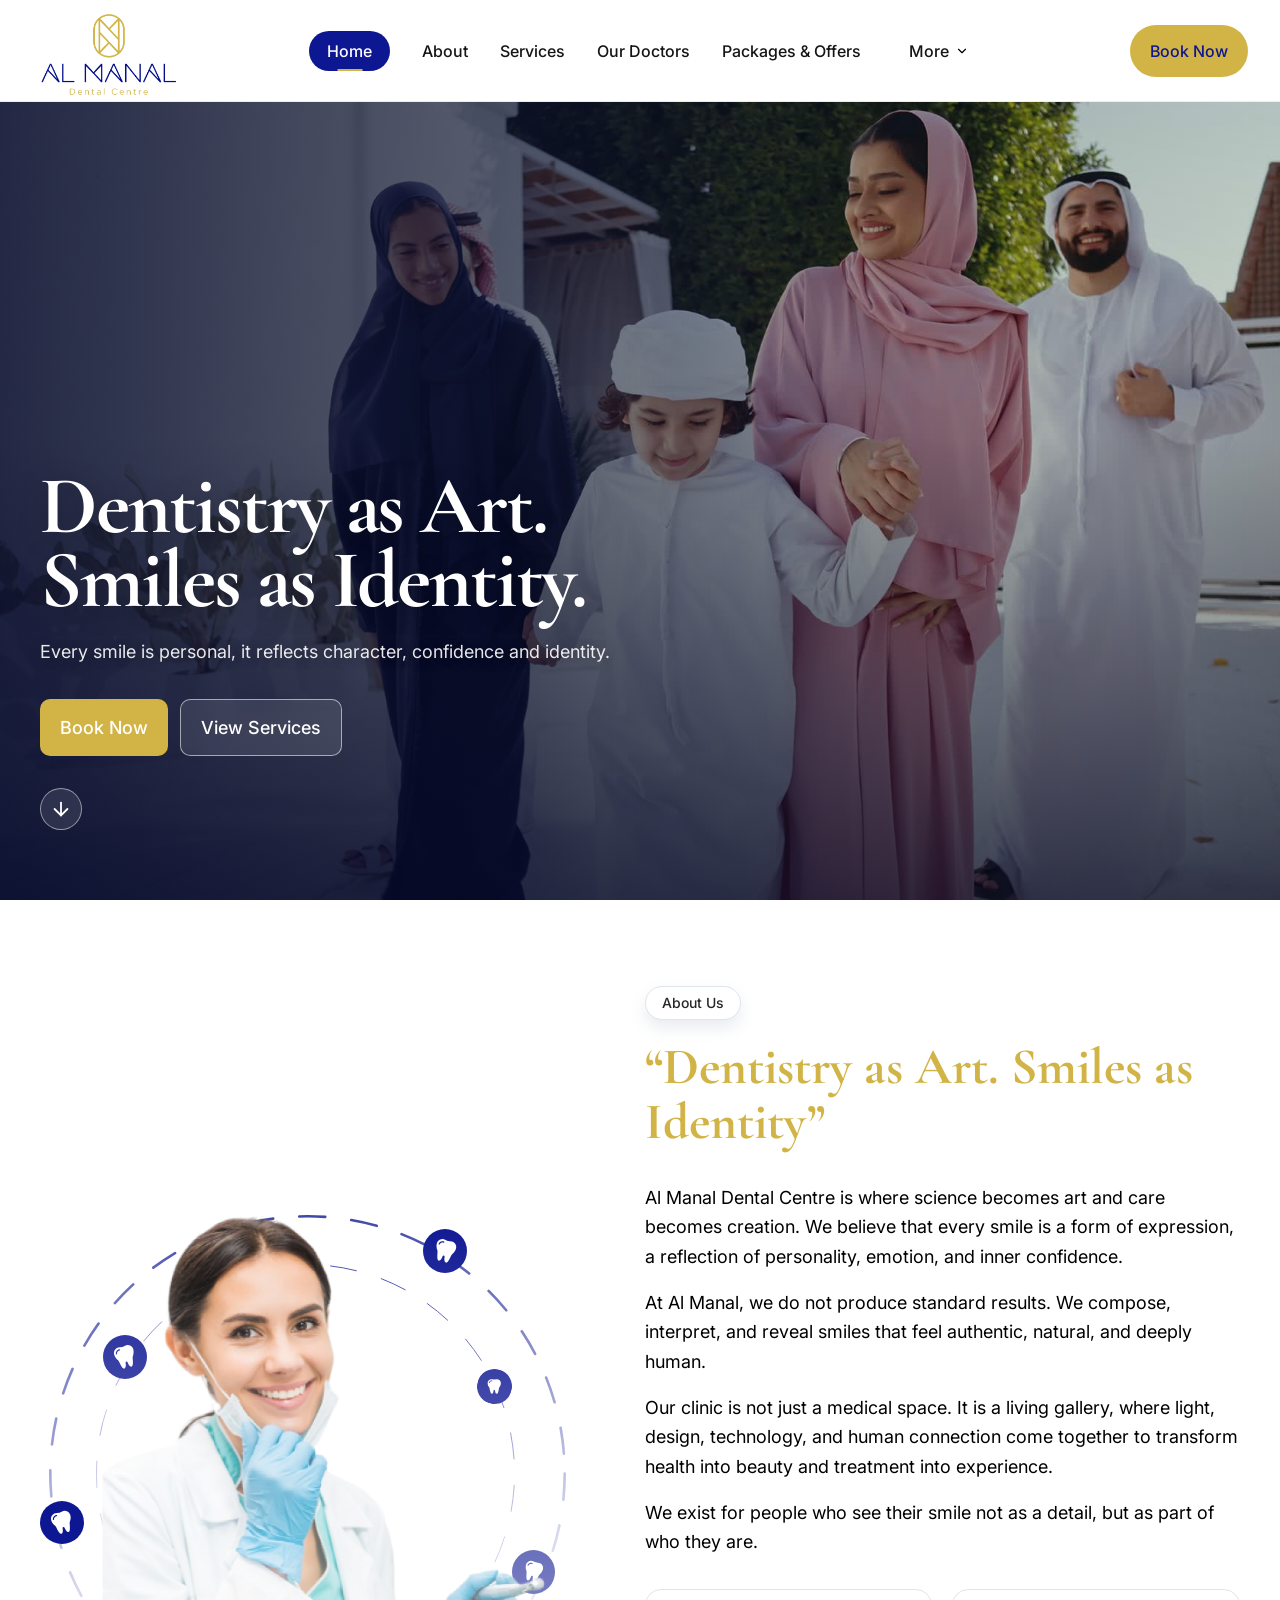
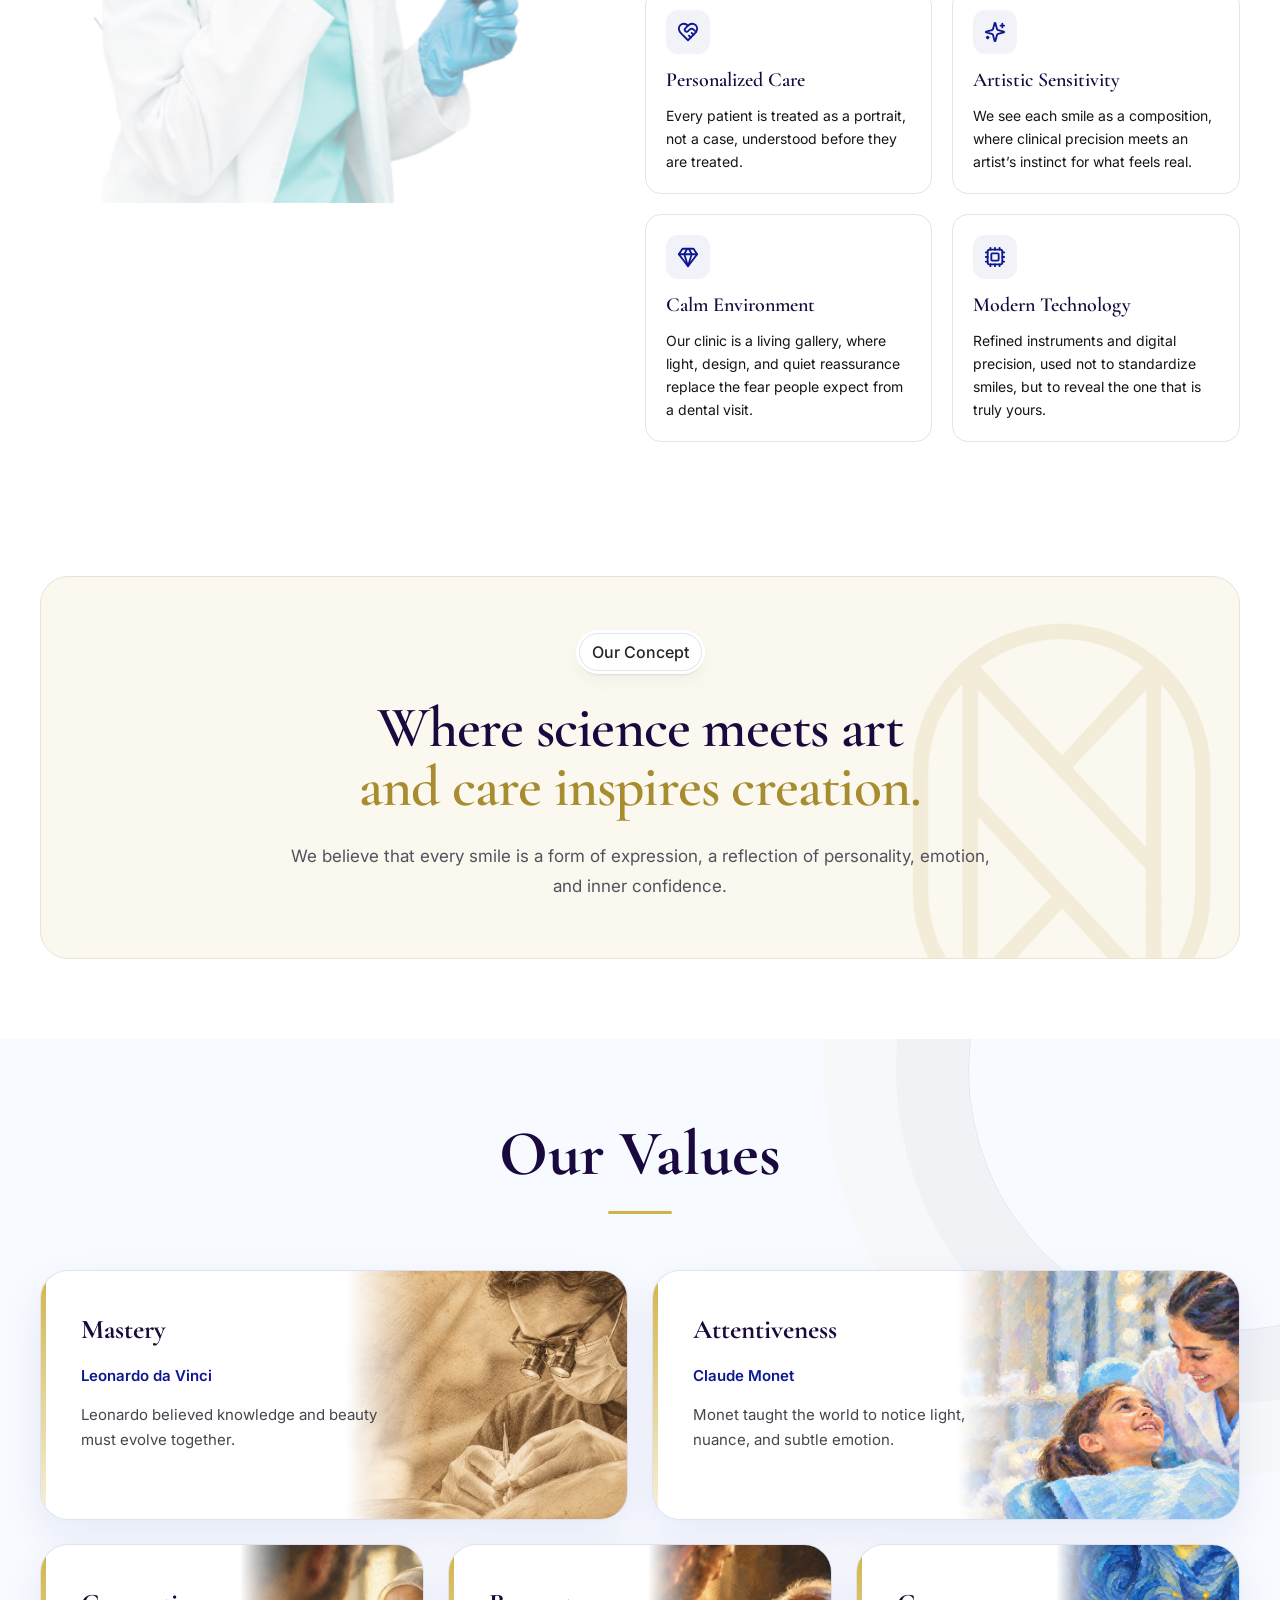
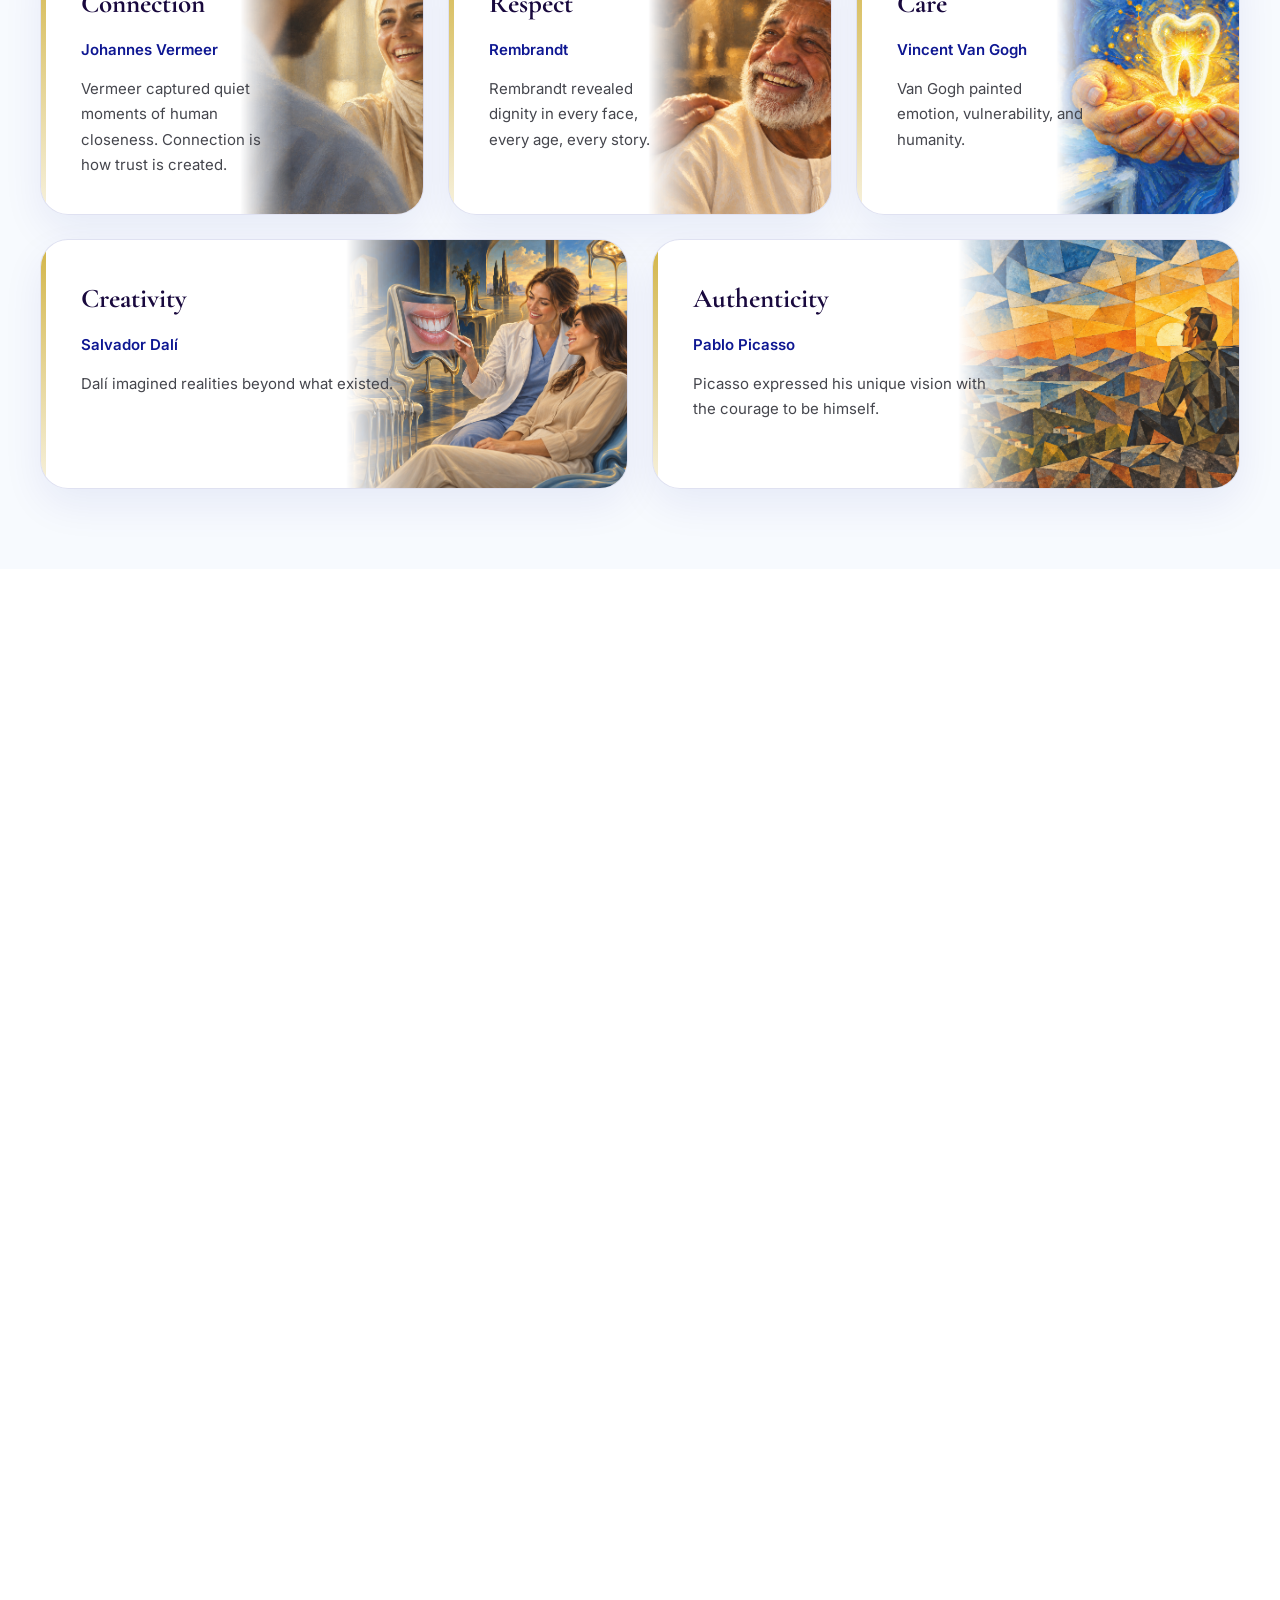
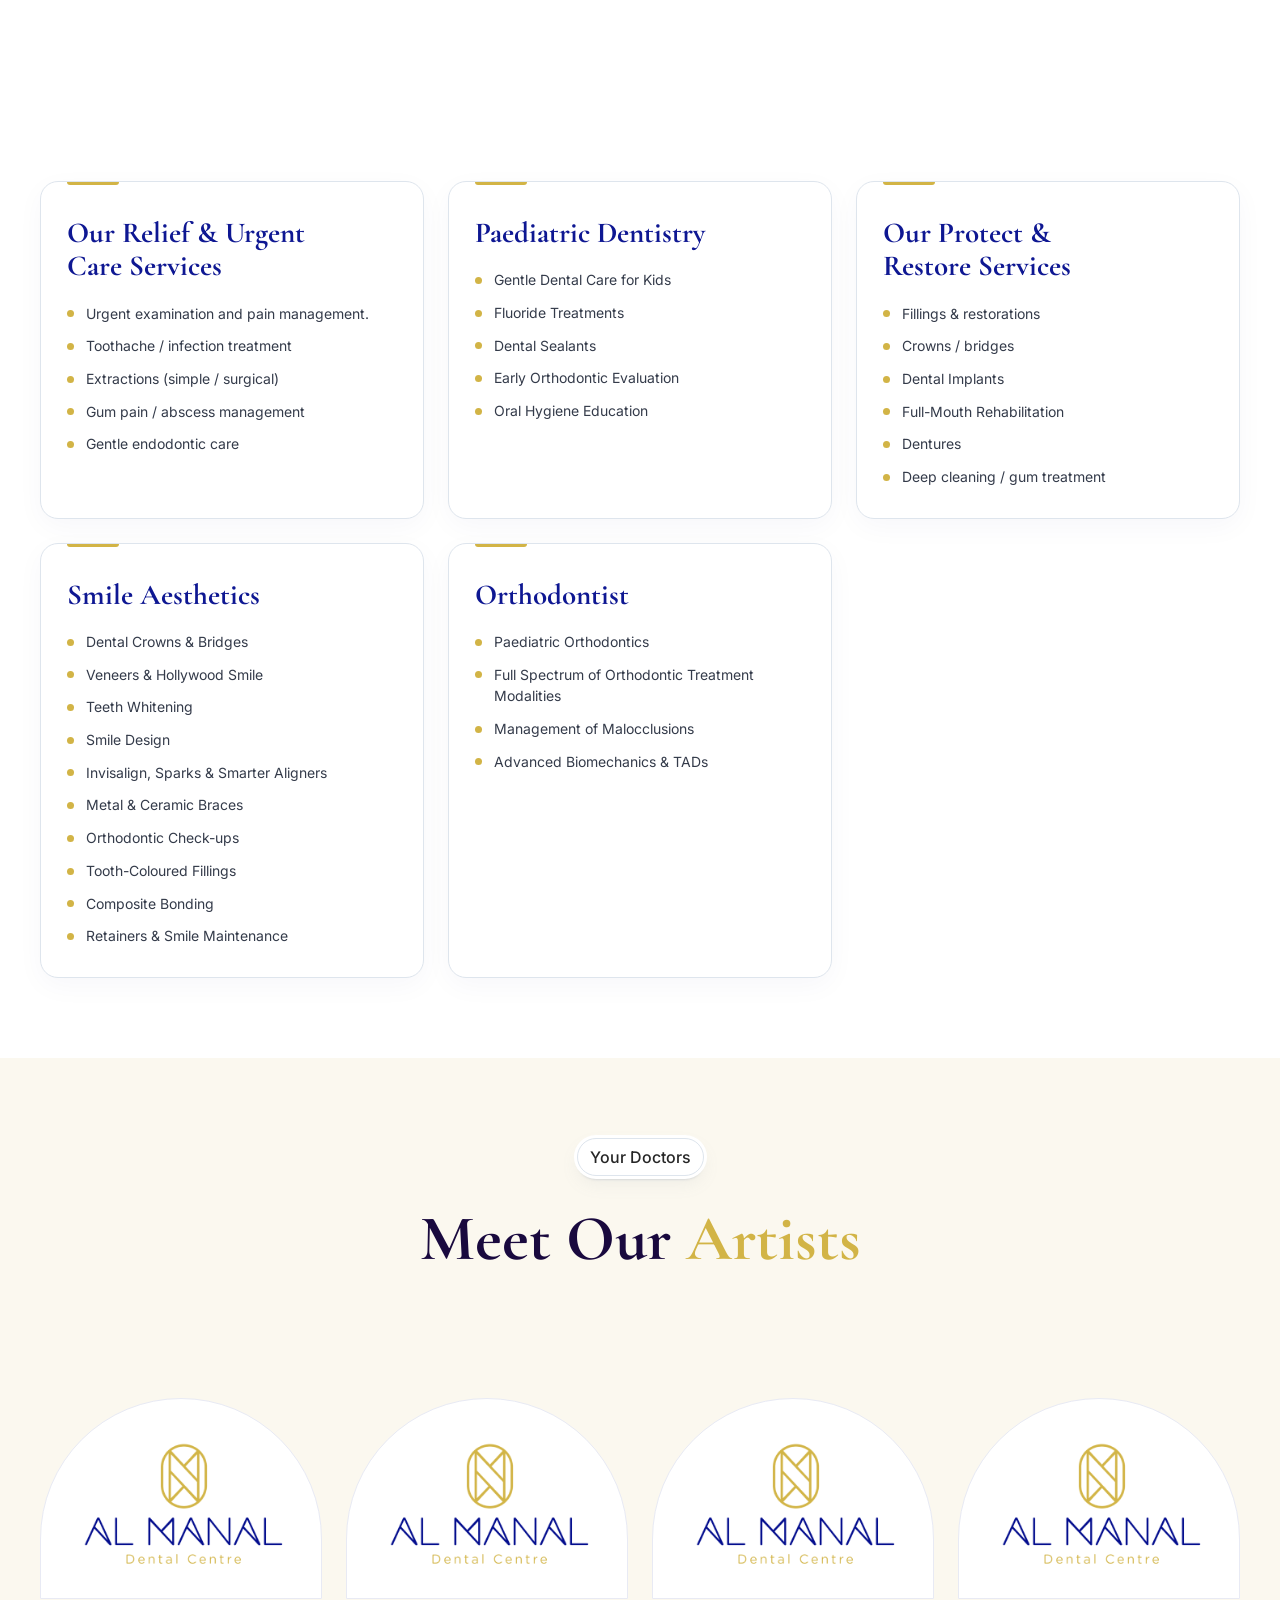
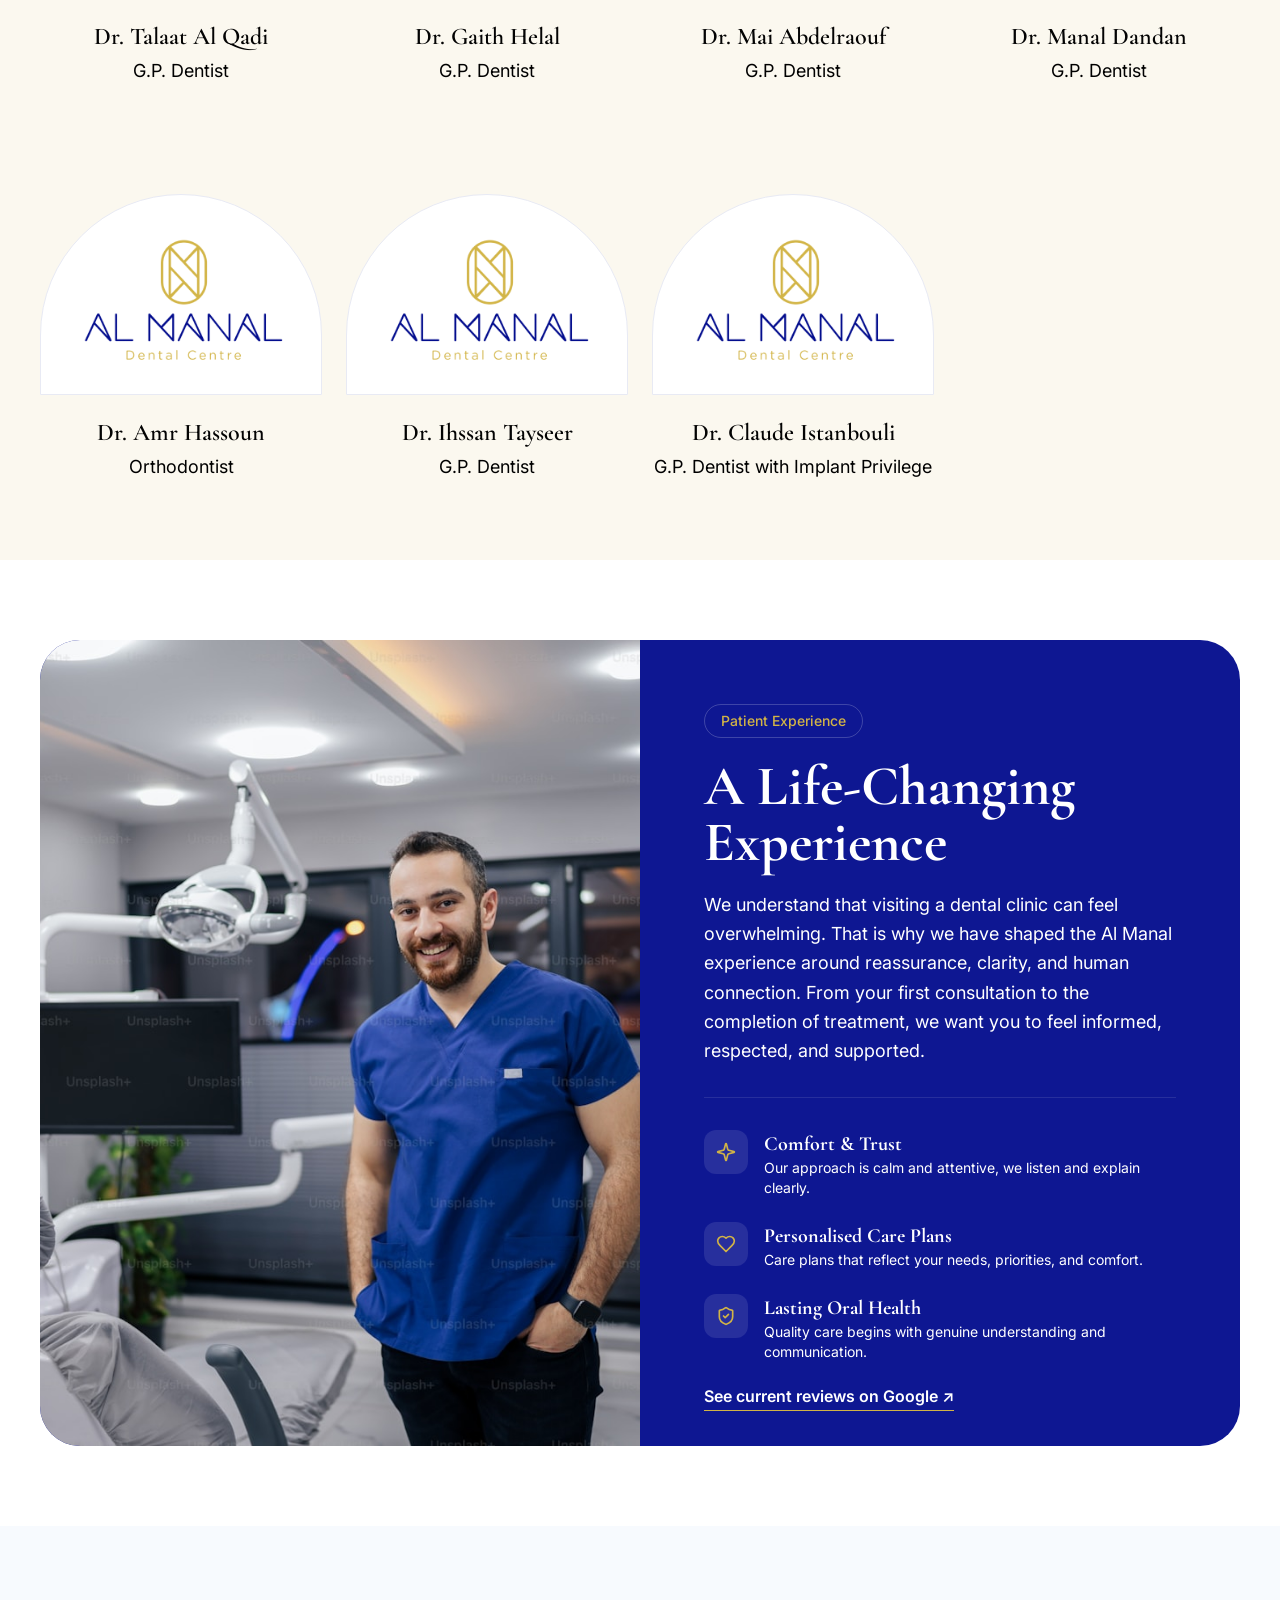
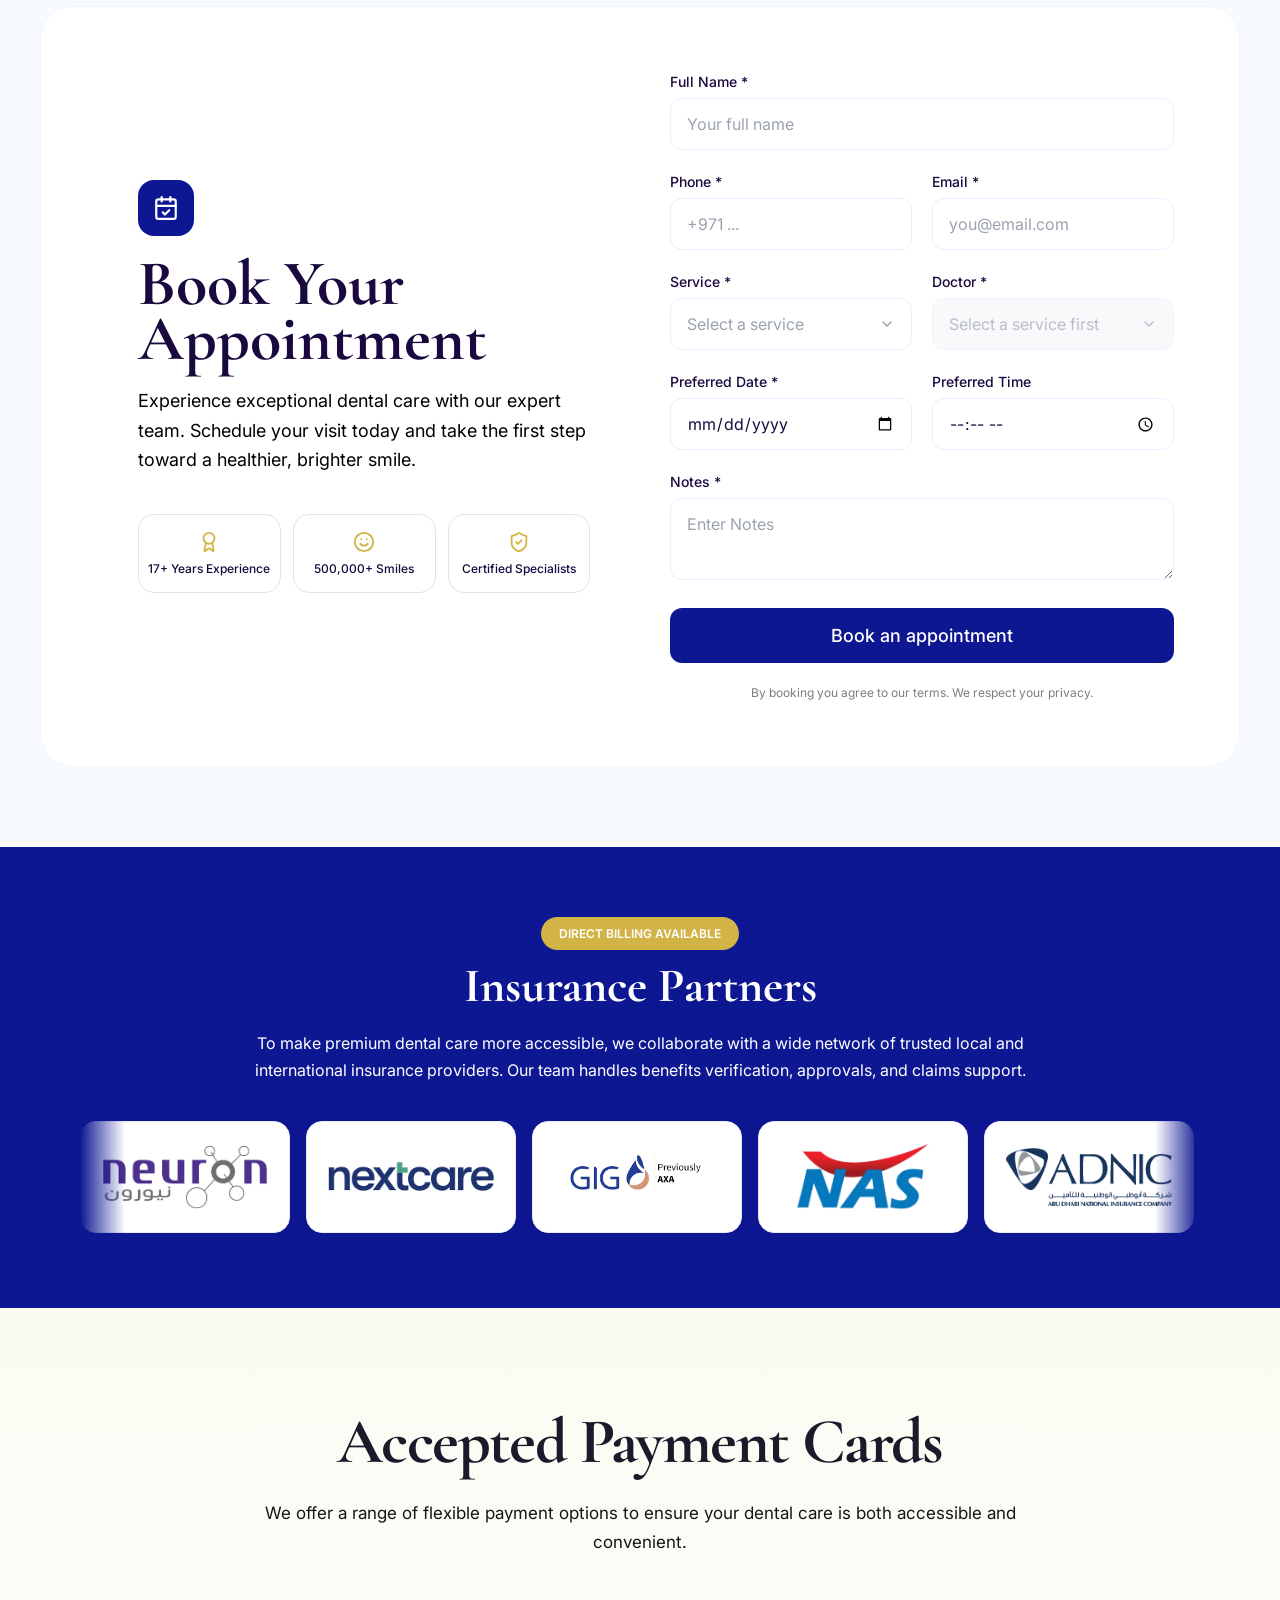
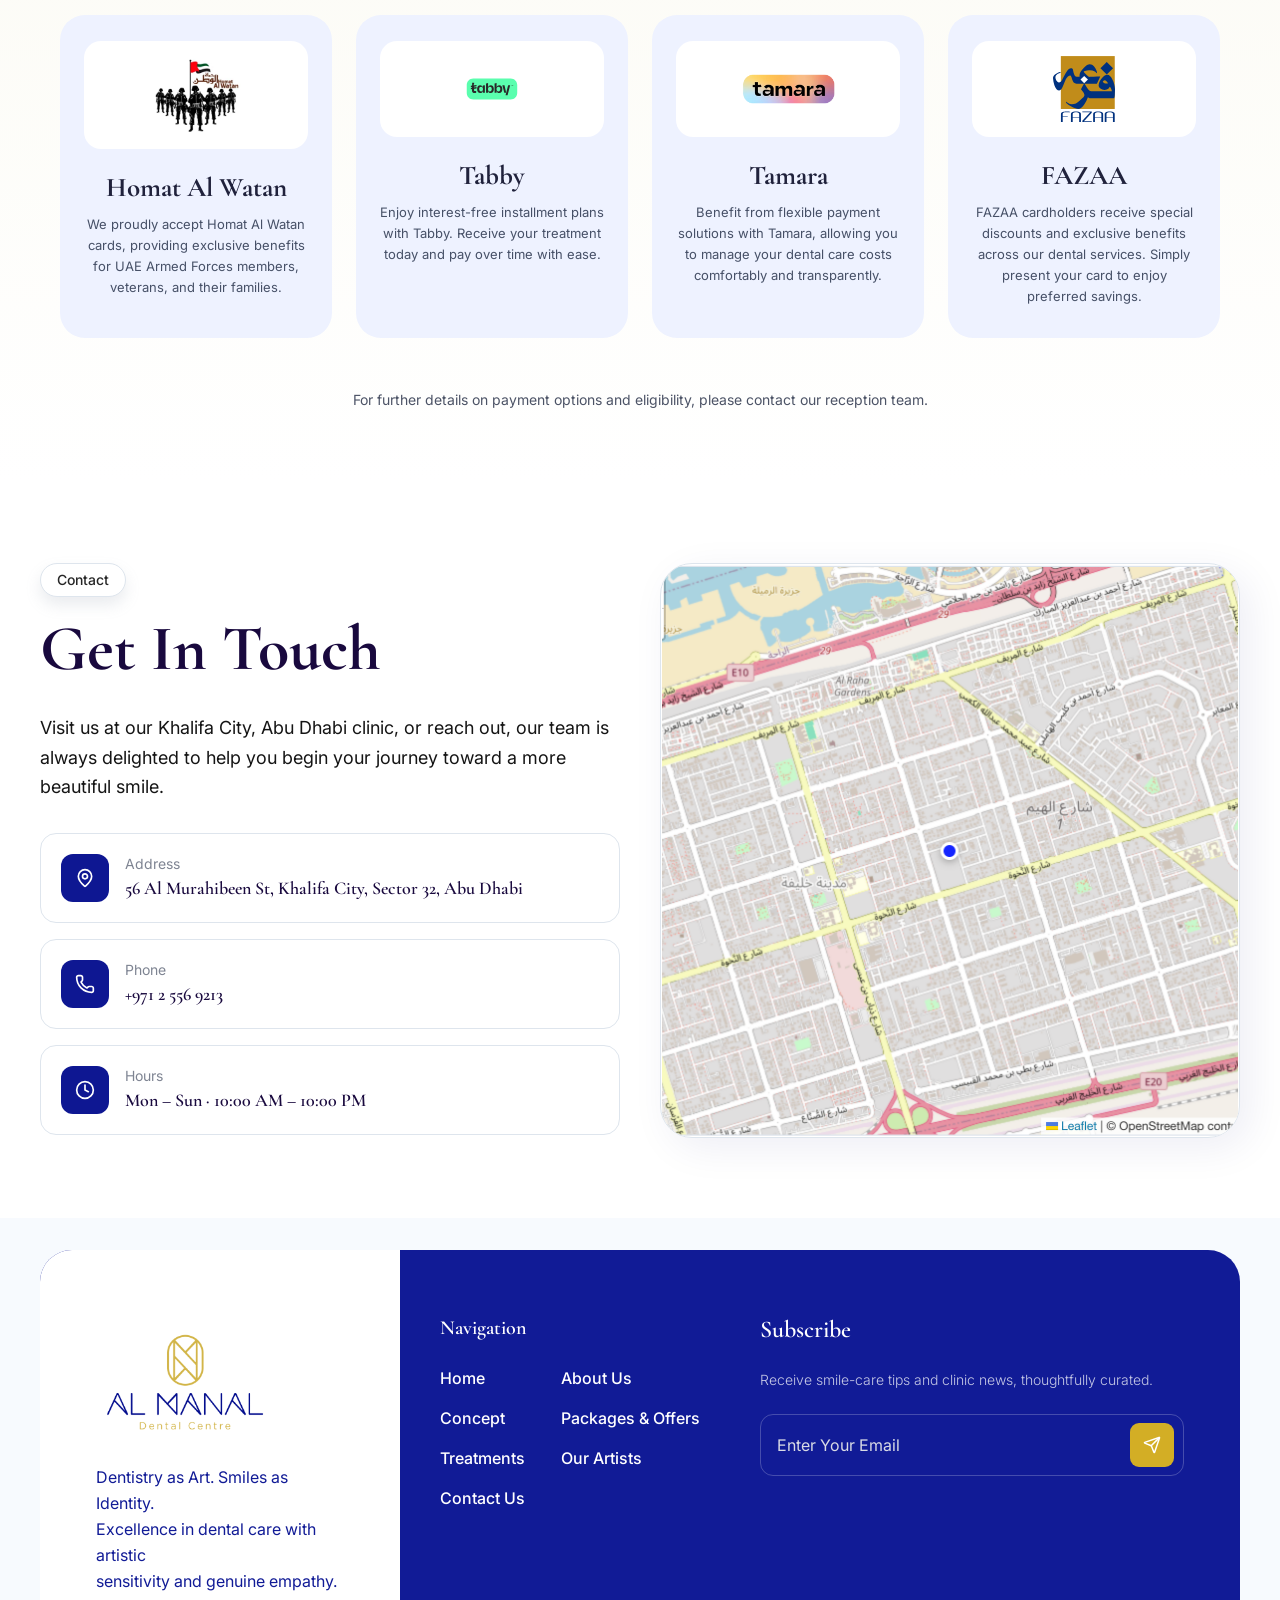
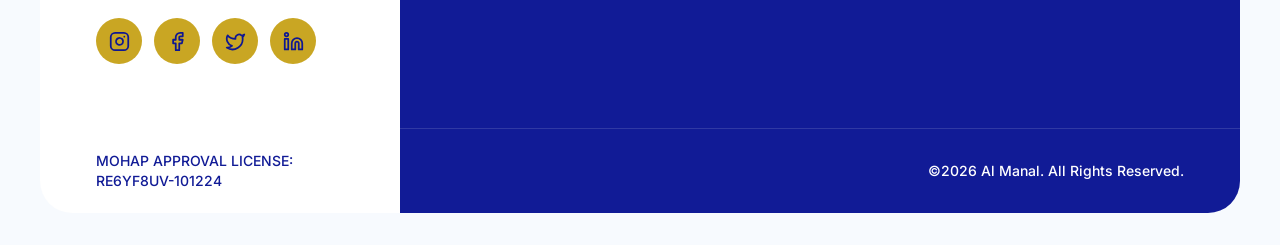
==== commit 27baef47: "Refine concept section and correct booking form display" ====
--- a/index.html
+++ b/index.html
@@ -8,8 +8,8 @@
   <link rel="preconnect" href="https://fonts.googleapis.com">
   <link rel="preconnect" href="https://fonts.gstatic.com" crossorigin>
   <link href="https://fonts.googleapis.com/css2?family=Cormorant+Garamond:wght@600;700&family=Inter:wght@300;400;500;600&display=swap" rel="stylesheet">
-  <link rel="stylesheet" href="style.css?v=15">
-  <link rel="stylesheet" href="homepage.css?v=10">
+  <link rel="stylesheet" href="style.css?v=16">
+  <link rel="stylesheet" href="homepage.css?v=17">
   <link rel="stylesheet" href="services.css?v=4">
   <link rel="stylesheet" href="navigation.css?v=1">
   <link rel="stylesheet" href="packages.css?v=3">
@@ -62,8 +62,16 @@
       </div>
     </section>
 
-    <section class="section concept" id="concept">
-      <div class="section-heading"><div><span class="eyebrow">Our Concept</span><h2>Where science meets art and care inspires creation.</h2></div><p>We believe that every smile is a form of expression, a reflection of personality, emotion, and inner confidence.</p></div>
+    <section class="section concept" id="concept" aria-labelledby="concept-title">
+      <div class="concept-panel">
+        <div class="concept-heading">
+          <span class="eyebrow concept-label">Our Concept</span>
+          <h2 class="concept-title" id="concept-title"><span>Where science meets art</span><em>and care inspires creation.</em></h2>
+        </div>
+        <div class="concept-intro">
+          <p>We believe that every smile is a form of expression, a reflection of personality, emotion, and inner confidence.</p>
+        </div>
+      </div>
     </section>
 
     <section class="section home-values" id="our-values">
@@ -139,6 +147,6 @@
   </main>
 
   <footer><div class="footer-main"><div class="footer-brand"><img src="assets/logo.svg" alt="Al Manal"><p>Dentistry as Art. Smiles as Identity. Excellence in dental care with artistic sensitivity and genuine empathy.</p><div class="socials"><a href="#">f</a><a href="#">◎</a><a href="#">in</a><a href="#">◉</a></div></div><div><h3>Navigation</h3><div class="footer-links"><a href="#home">Home</a><a href="#about">About Us</a><a href="#concept">Concept</a><a href="#services">Treatments</a><a href="#team">Our Artists</a><a href="#contact">Contact Us</a></div></div><div><h3>Subscribe</h3><p>Receive smile-care tips and clinic news, thoughtfully curated.</p><form class="subscribe"><input type="email" placeholder="Enter Your Email" aria-label="Email"><button aria-label="Subscribe">→</button></form></div></div><div class="footer-bottom"><span>MOHAP APPROVAL LICENSE: RE6YF8UV-101224</span><span>©2026 Al Manal. All Rights Reserved.</span></div></footer>
-  <script src="script.js?v=20"></script>
+  <script src="script.js?v=21"></script>
 </body>
 </html>
--- a/style.css
+++ b/style.css
@@ -474,3 +474,6 @@
 .booking-status.success { color:#17623a; }
 .booking-status.error { color:#a61b26; }
 .appointment-form [aria-invalid="true"] { border-color:#a61b26; }
+
+/* Keep the booking spam trap hidden despite the styled input display rules. */
+.appointment-form input[hidden] { display:none !important; }
--- a/homepage.css
+++ b/homepage.css
@@ -54,14 +54,31 @@
 .homepage .values-grid h3 { font-size:20px; line-height:28px; font-weight:600; margin:12px 0 10px; color:var(--home-heading); }
 .homepage .values-grid p { margin:0; font-size:14px; line-height:23px; }
 
-/* Concept image mosaic: 670px lead card plus four 325px tiles. */
-.homepage .concept { background:#fff; position:relative; overflow:hidden; }
-.homepage .concept:before { content:""; position:absolute; top:230px; left:-94px; width:348px; height:486px; background:url('assets/home-watermark.png') center/cover no-repeat; opacity:.3; pointer-events:none; }
-.homepage .concept .section-heading { grid-template-columns:minmax(0,1fr) minmax(0,1.1fr); gap:32px; position:relative; align-items:end; }
-.homepage .concept h2 { font-size:64px; line-height:64px; margin:20px 0 0; color:var(--brand-accent); }
-.homepage .concept .section-heading>p { min-width:0; max-width:100%; height:auto; overflow:visible; font-size:18px; line-height:1.625; margin:0 0 8px; white-space:normal; overflow-wrap:break-word; }
-.homepage .concept .section-heading { display:block; }
-.homepage .concept .section-heading>p { margin:20px 0 0; }
+/* A quiet editorial statement between About and Our Values. */
+.homepage .concept { max-width:none; background:#fff; position:relative; padding:64px max(40px,calc((100% - 1360px)/2)) 80px; }
+.homepage .concept:before { content:none; }
+.concept-panel { position:relative; isolation:isolate; overflow:hidden; padding:56px 40px; border:1px solid #eae3cf; border-radius:28px; background:#fbf8ef; text-align:center; }
+.concept-panel:after { content:""; position:absolute; z-index:-1; right:-18px; bottom:-105px; width:400px; height:454px; background:#b69a3f; -webkit-mask:url('assets/home-watermark.png') center/contain no-repeat; mask:url('assets/home-watermark.png') center/contain no-repeat; opacity:.13; pointer-events:none; transform:none; }
+.homepage .concept .concept-label { display:inline-flex; margin-bottom:28px; font-size:16px; line-height:24px; padding:6px 12px; box-shadow:0 0 0 3px #fff,0 4px 2px #8c96a940,0 8px 17px #8c96a91a; }
+.homepage .concept .concept-title { max-width:960px; margin:0 auto; color:var(--home-heading); font-size:clamp(40px,4.5vw,66px); line-height:1.02; letter-spacing:-.8px; font-weight:600; text-wrap:balance; }
+.concept-title>span,.concept-title em { display:block; }
+.concept-title em { margin-top:0; font-style:normal; font-weight:600; color:#a88c30; }
+.concept-intro { max-width:700px; margin:24px auto 0; padding:0; }
+.concept-intro p { margin:0; color:#55515c; font-size:17px; line-height:1.8; text-wrap:pretty; }
+@media(max-width:1000px) {
+  .homepage .concept { padding:40px 28px 56px; }
+  .concept-panel { padding:48px 32px; }
+}
+@media(max-width:650px) {
+  .homepage .concept { padding:24px 20px 40px; }
+  .concept-panel { padding:36px 22px; border-radius:22px; }
+  .concept-panel:after { width:230px; height:261px; right:-38px; bottom:-54px; opacity:.08; }
+  .homepage .concept .concept-label { margin-bottom:24px; font-size:14px; }
+  .homepage .concept .concept-title { font-size:38px; line-height:1.02; letter-spacing:-.4px; }
+  .concept-title em { margin-top:0; }
+  .concept-intro { margin-top:20px; }
+  .concept-intro p { font-size:15px; line-height:1.75; }
+}
 .home-concept-grid { position:relative; display:grid; grid-template-columns:repeat(4,minmax(0,1fr)); grid-template-rows:repeat(2,290px); gap:20px; margin-top:56px; }
 .home-concept-grid article { position:relative; border-radius:28px; overflow:hidden; border:1px solid #dee5ed; }
 .home-concept-grid .concept-mastery { grid-column:span 2; grid-row:span 2; }
